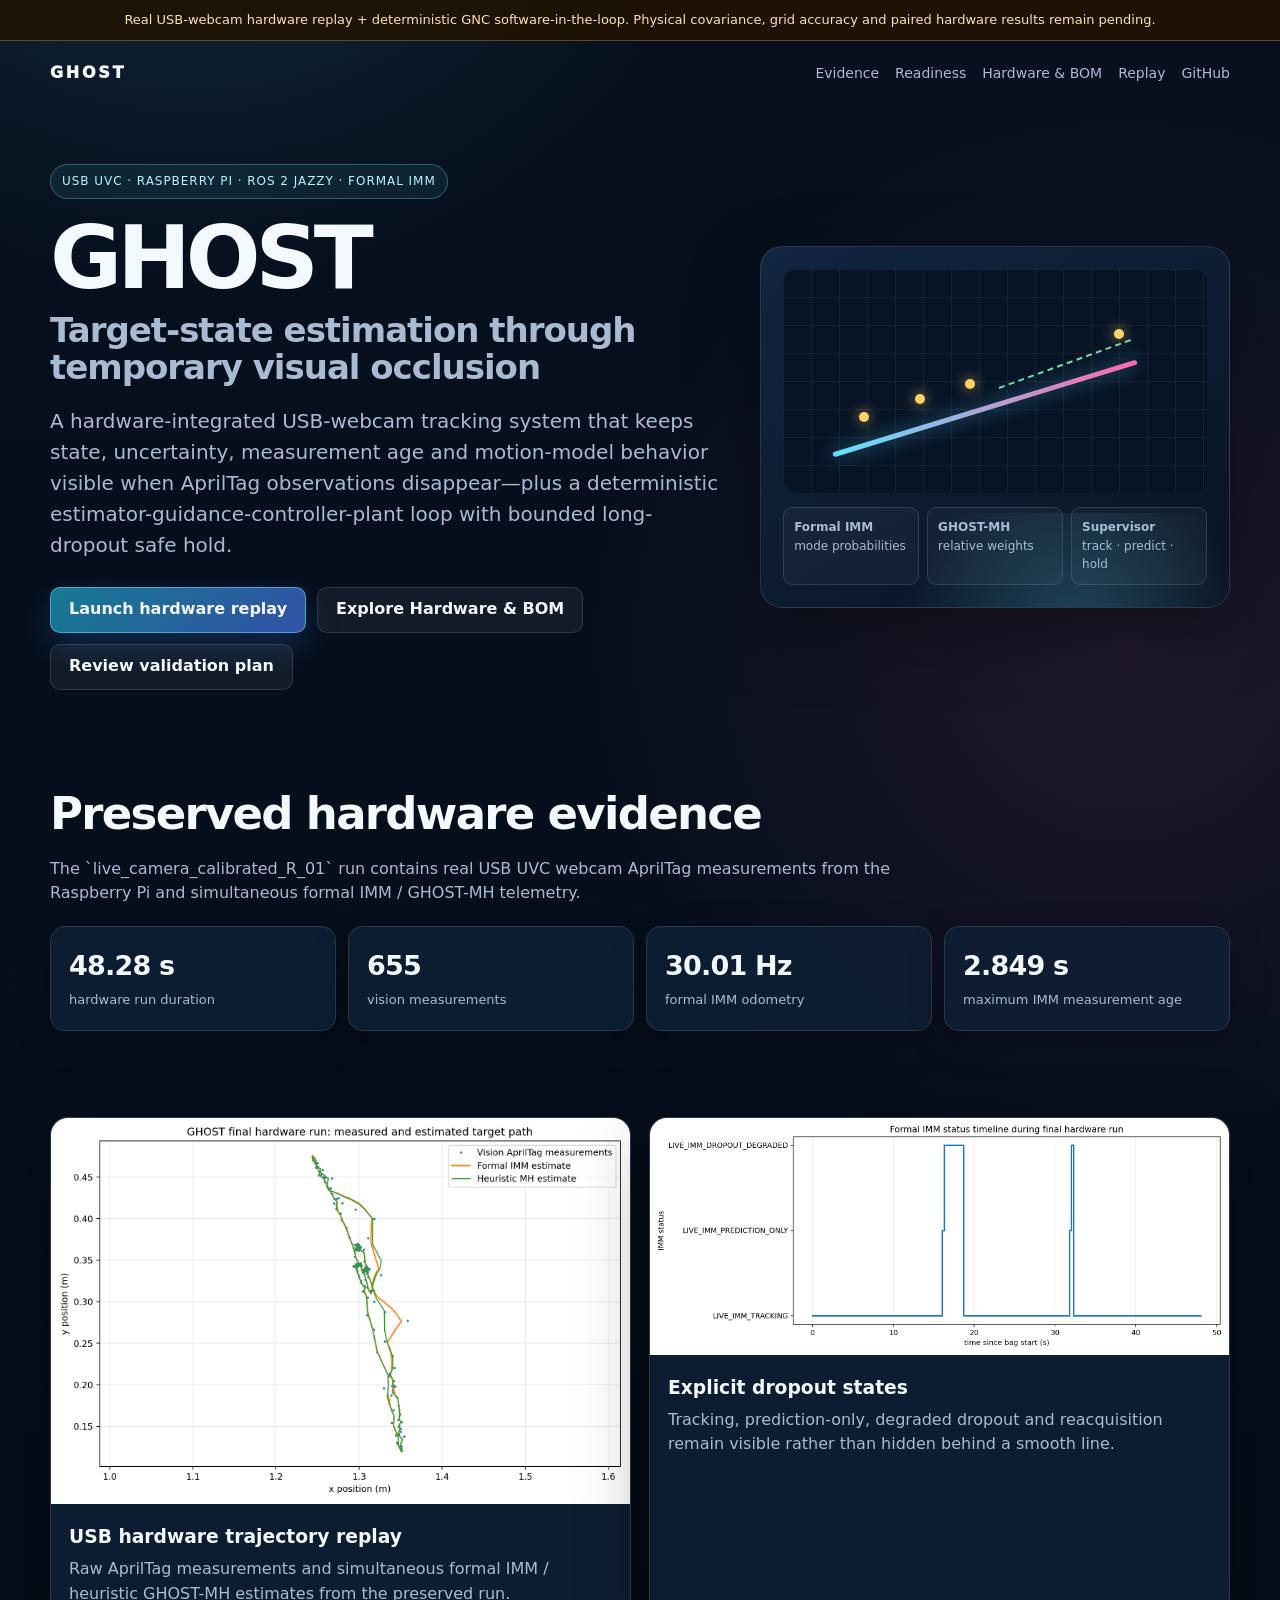
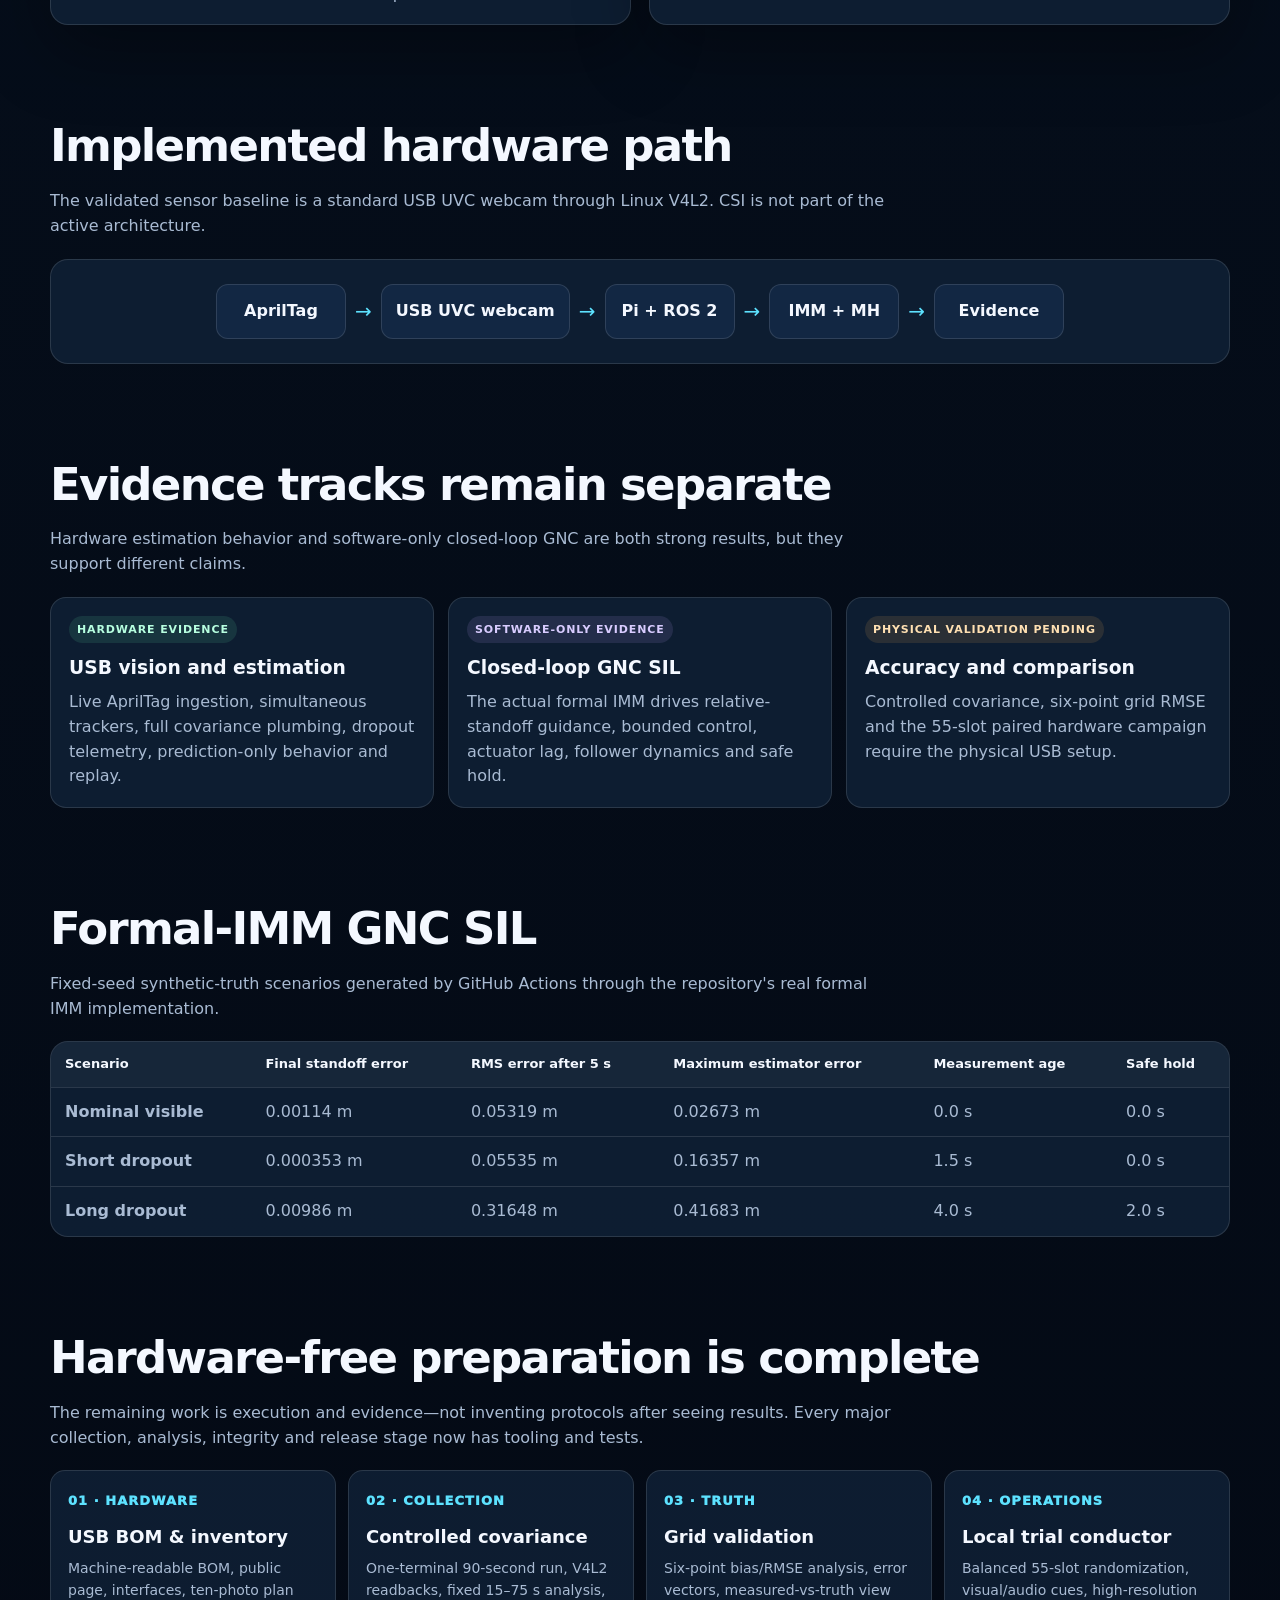
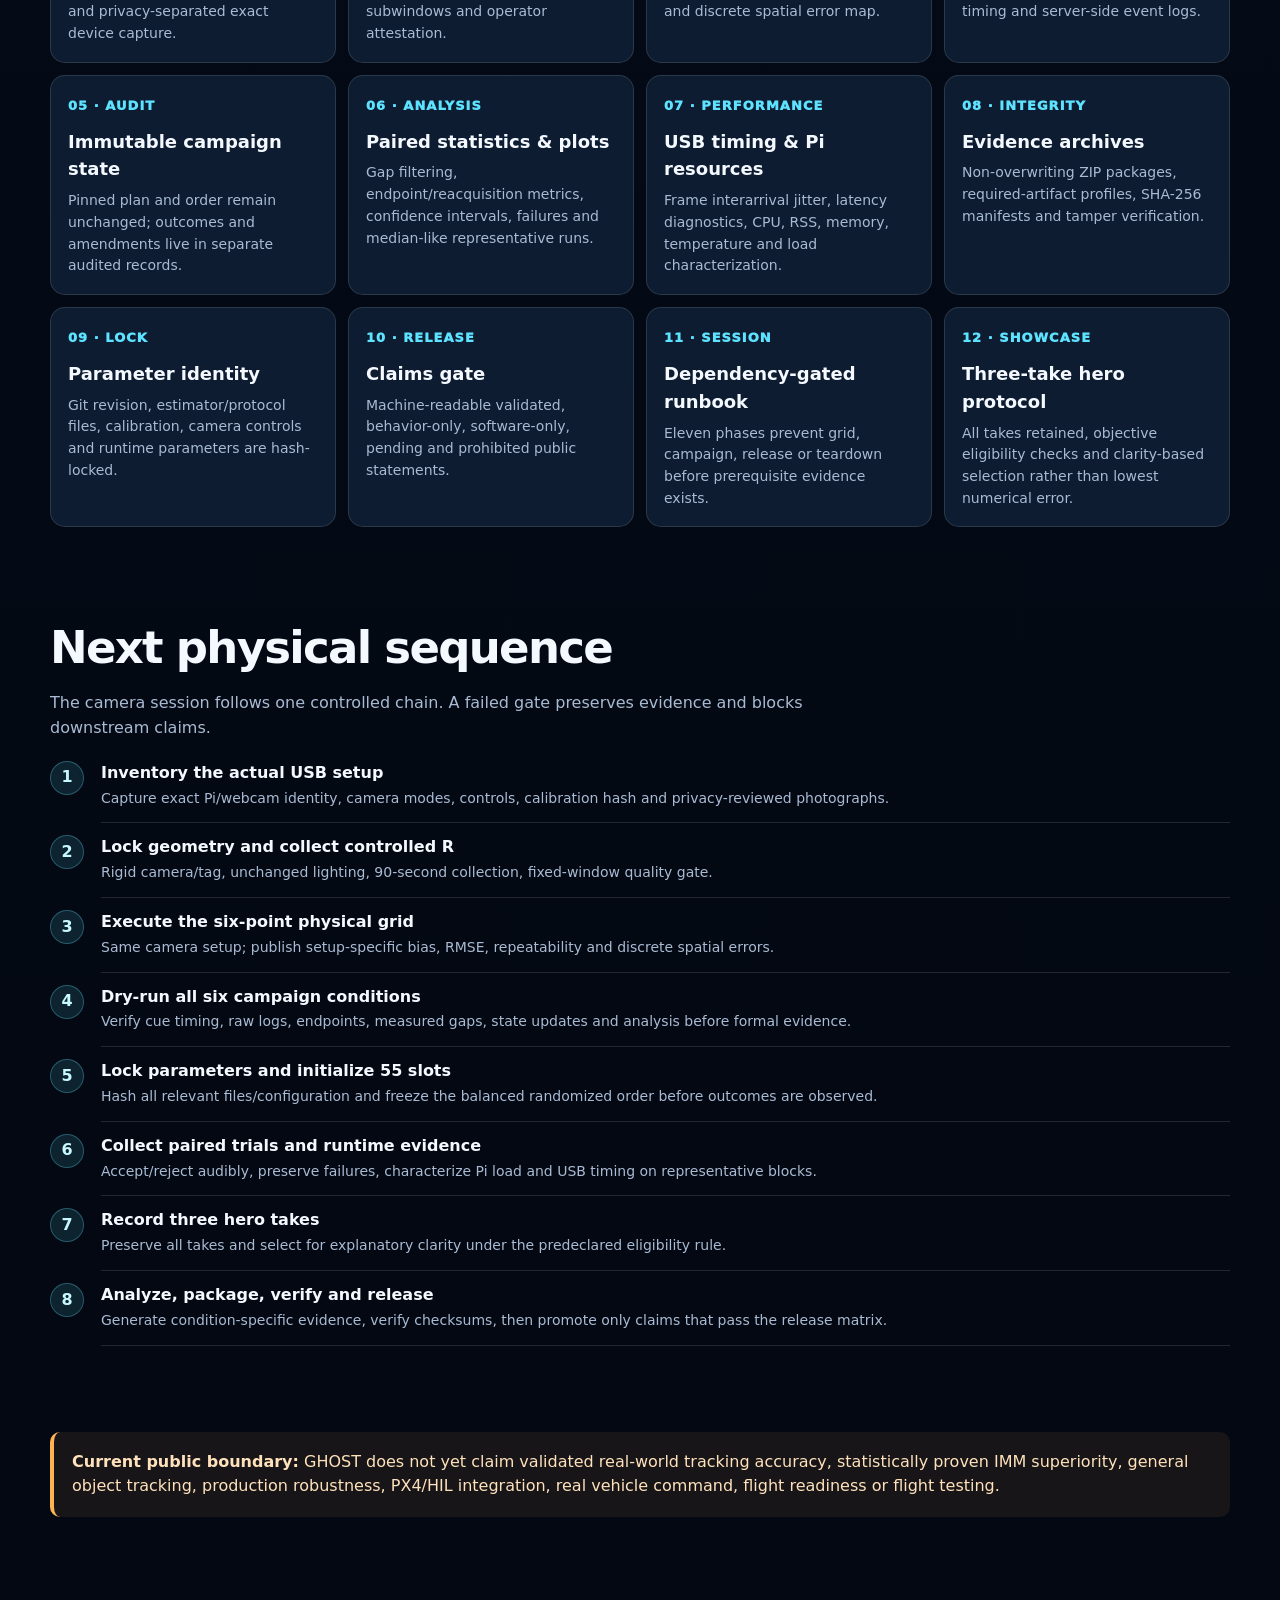
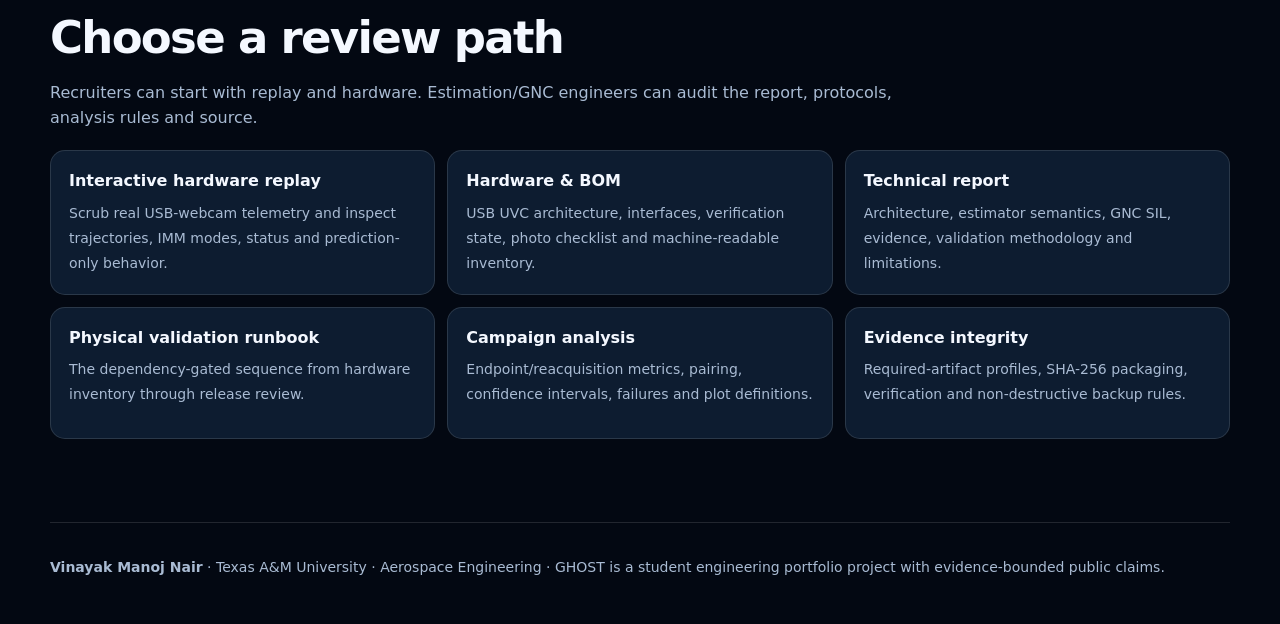
==== ghost_sim_ros2/docs/index.html @ 95e3bda7 "Synchronize public site with USB hardware and validation stack" ====
<!doctype html>
<html lang="en">
<head>
  <meta charset="utf-8">
  <meta name="viewport" content="width=device-width, initial-scale=1">
  <meta name="description" content="GHOST: USB UVC webcam and Raspberry Pi ROS 2 intermittent-visibility target estimation, formal IMM tracking, hardware replay, deterministic closed-loop GNC SIL, and predeclared physical validation.">
  <meta name="theme-color" content="#06101e">
  <title>GHOST — Occlusion-Resilient Estimation & GNC</title>
  <style>
    :root {
      --bg: #06101e;
      --bg-deep: #030812;
      --panel: rgba(15, 31, 52, .91);
      --panel-strong: #122743;
      --text: #f4f8ff;
      --muted: #a9bbd3;
      --line: rgba(255,255,255,.12);
      --cyan: #5de2ff;
      --blue: #6995ff;
      --pink: #ff68ad;
      --green: #62e6a7;
      --yellow: #ffd166;
      --orange: #ffb454;
      --purple: #c3a6ff;
      --shadow: 0 24px 70px rgba(0,0,0,.34);
    }
    * { box-sizing: border-box; }
    html { scroll-behavior: smooth; }
    body {
      margin: 0;
      color: var(--text);
      background:
        radial-gradient(circle at 15% -5%, rgba(93,226,255,.15), transparent 35rem),
        radial-gradient(circle at 88% 12%, rgba(255,104,173,.10), transparent 34rem),
        linear-gradient(180deg, var(--bg), var(--bg-deep) 82%);
      font-family: Inter, ui-sans-serif, system-ui, -apple-system, BlinkMacSystemFont, "Segoe UI", sans-serif;
      line-height: 1.55;
    }
    a { color: inherit; }
    .shell { width: min(1180px, calc(100% - 36px)); margin: 0 auto; }
    .evidence-banner {
      position: sticky;
      top: 0;
      z-index: 50;
      padding: 10px 18px;
      border-bottom: 1px solid rgba(255,180,84,.32);
      background: rgba(31,20,5,.95);
      color: #ffe0b2;
      text-align: center;
      font-size: 13px;
      backdrop-filter: blur(12px);
    }
    nav {
      display: flex;
      justify-content: space-between;
      align-items: center;
      gap: 20px;
      padding: 20px 0;
    }
    .brand { font-weight: 950; letter-spacing: .17em; }
    .nav-links { display: flex; flex-wrap: wrap; justify-content: flex-end; gap: 16px; color: var(--muted); font-size: 14px; }
    .nav-links a { text-decoration: none; }
    .nav-links a:hover { color: var(--text); }
    .hero {
      display: grid;
      grid-template-columns: 1.18fr .82fr;
      gap: 34px;
      align-items: center;
      padding: 58px 0 46px;
    }
    .eyebrow {
      display: inline-flex;
      align-items: center;
      gap: 8px;
      border: 1px solid rgba(93,226,255,.32);
      border-radius: 999px;
      padding: 7px 11px;
      color: #b8f4ff;
      background: rgba(93,226,255,.08);
      font-size: 12px;
      letter-spacing: .08em;
      text-transform: uppercase;
    }
    h1 {
      margin: 18px 0 16px;
      font-size: clamp(44px, 8vw, 88px);
      line-height: .93;
      letter-spacing: -.058em;
    }
    h1 span {
      display: block;
      margin-top: 14px;
      color: var(--muted);
      font-size: clamp(22px, 3vw, 34px);
      line-height: 1.08;
      letter-spacing: -.03em;
      font-weight: 650;
    }
    .lede { max-width: 790px; color: var(--muted); font-size: clamp(17px, 2vw, 20px); }
    .cta-row { display: flex; flex-wrap: wrap; gap: 11px; margin-top: 26px; }
    .button {
      display: inline-flex;
      justify-content: center;
      align-items: center;
      min-height: 46px;
      padding: 0 18px;
      border-radius: 10px;
      text-decoration: none;
      font-weight: 850;
      border: 1px solid var(--line);
      background: rgba(255,255,255,.055);
      transition: transform .15s ease, border-color .15s ease;
    }
    .button.primary {
      border-color: rgba(93,226,255,.55);
      background: linear-gradient(135deg, #167a91, #3251a6);
      box-shadow: 0 14px 34px rgba(53,130,246,.22);
    }
    .button:hover { transform: translateY(-1px); border-color: rgba(93,226,255,.55); }
    .hero-card {
      position: relative;
      overflow: hidden;
      border: 1px solid var(--line);
      border-radius: 22px;
      background: linear-gradient(150deg, rgba(18,39,67,.97), rgba(8,19,34,.88));
      box-shadow: var(--shadow);
      padding: 22px;
    }
    .hero-card::after {
      content: "";
      position: absolute;
      inset: auto -15% -38% 20%;
      height: 230px;
      background: radial-gradient(circle, rgba(93,226,255,.23), transparent 68%);
      pointer-events: none;
    }
    .signal {
      height: 224px;
      border-radius: 14px;
      background:
        linear-gradient(rgba(255,255,255,.055) 1px, transparent 1px),
        linear-gradient(90deg, rgba(255,255,255,.055) 1px, transparent 1px),
        #071426;
      background-size: 28px 28px;
      position: relative;
      overflow: hidden;
    }
    .trajectory {
      position: absolute;
      left: 10%; top: 61%; width: 75%; height: 5px;
      border-radius: 999px;
      background: linear-gradient(90deg, var(--cyan), var(--pink));
      transform: rotate(-17deg);
      box-shadow: 0 0 18px rgba(93,226,255,.5);
    }
    .prediction {
      position: absolute;
      left: 50%; top: 42%; width: 33%; height: 3px;
      border-top: 2px dashed var(--green);
      transform: rotate(-20deg);
    }
    .measurement { position: absolute; width: 10px; height: 10px; border-radius: 999px; background: var(--yellow); box-shadow: 0 0 14px rgba(255,209,102,.8); }
    .m1 { left: 18%; top: 64%; } .m2 { left: 31%; top: 56%; } .m3 { left: 43%; top: 49%; } .m4 { left: 78%; top: 27%; }
    .mini-grid { display: grid; grid-template-columns: repeat(3,1fr); gap: 8px; margin-top: 14px; font-size: 12px; color: var(--muted); }
    .mini-grid div { padding: 10px; border: 1px solid var(--line); border-radius: 9px; background: rgba(255,255,255,.035); }
    section { padding: 43px 0; }
    .section-heading { margin-bottom: 20px; }
    .section-heading h2 { margin: 0 0 8px; font-size: clamp(28px, 4vw, 45px); letter-spacing: -.038em; }
    .section-heading p { margin: 0; color: var(--muted); max-width: 850px; }
    .metrics { display: grid; grid-template-columns: repeat(4,1fr); gap: 12px; }
    .metric { border: 1px solid var(--line); border-radius: 15px; padding: 18px; background: var(--panel); box-shadow: 0 12px 38px rgba(0,0,0,.2); }
    .metric strong { display: block; font-size: 27px; letter-spacing: -.03em; }
    .metric span { color: var(--muted); font-size: 13px; }
    .two-col { display: grid; grid-template-columns: 1fr 1fr; gap: 18px; }
    .panel { border: 1px solid var(--line); border-radius: 18px; background: var(--panel); box-shadow: var(--shadow); overflow: hidden; }
    .panel img { display: block; width: 100%; background: white; }
    .panel-copy { padding: 18px; }
    .panel-copy h3 { margin: 0 0 6px; }
    .panel-copy p { margin: 0; color: var(--muted); }
    .pipeline { display: grid; grid-template-columns: repeat(9,auto); align-items: center; justify-content: center; gap: 9px; padding: 24px; border: 1px solid var(--line); border-radius: 18px; background: var(--panel); overflow-x: auto; }
    .node { min-width: 130px; padding: 14px; border: 1px solid var(--line); border-radius: 12px; text-align: center; background: var(--panel-strong); font-weight: 800; }
    .arrow { color: var(--cyan); font-size: 20px; }
    .status-grid { display: grid; grid-template-columns: repeat(3,1fr); gap: 14px; }
    .status-card { border: 1px solid var(--line); border-radius: 16px; padding: 18px; background: var(--panel); }
    .status-card h3 { margin: 0 0 8px; }
    .status-card p { margin: 0; color: var(--muted); }
    .tag { display: inline-block; margin-bottom: 10px; padding: 5px 8px; border-radius: 999px; font-size: 11px; text-transform: uppercase; letter-spacing: .08em; font-weight: 900; }
    .done { color: #b7ffe0; background: rgba(98,230,167,.12); }
    .pending { color: #ffe0b2; background: rgba(255,180,84,.12); }
    .software { color: #d9ccff; background: rgba(195,166,255,.12); }
    .readiness-grid { display: grid; grid-template-columns: repeat(4,1fr); gap: 12px; }
    .readiness-card { border: 1px solid var(--line); border-radius: 15px; padding: 17px; background: var(--panel); min-height: 180px; }
    .readiness-card .index { color: var(--cyan); font-weight: 950; font-size: 13px; letter-spacing: .08em; }
    .readiness-card h3 { margin: 10px 0 7px; font-size: 18px; }
    .readiness-card p { margin: 0; color: var(--muted); font-size: 14px; }
    .sil-wrap { border: 1px solid var(--line); border-radius: 18px; background: var(--panel); overflow: auto; }
    table { border-collapse: collapse; width: 100%; min-width: 760px; }
    th, td { padding: 12px 14px; border-bottom: 1px solid var(--line); text-align: left; }
    th { background: rgba(255,255,255,.04); font-size: 13px; }
    td { color: var(--muted); }
    tr:last-child td { border-bottom: 0; }
    .sequence { display: grid; grid-template-columns: auto 1fr; gap: 12px 17px; }
    .step-num { width: 34px; height: 34px; border-radius: 999px; display: grid; place-items: center; background: rgba(93,226,255,.12); border: 1px solid rgba(93,226,255,.3); color: #c8f8ff; font-weight: 900; }
    .step-copy { padding-bottom: 12px; border-bottom: 1px solid var(--line); }
    .step-copy strong { display: block; }
    .step-copy span { color: var(--muted); font-size: 14px; }
    .review-links { display: grid; grid-template-columns: repeat(3,1fr); gap: 12px; }
    .review-link { min-height: 132px; padding: 18px; border: 1px solid var(--line); border-radius: 15px; background: var(--panel); text-decoration: none; }
    .review-link strong { display: block; margin-bottom: 7px; }
    .review-link span { color: var(--muted); font-size: 14px; }
    .review-link:hover { border-color: rgba(93,226,255,.55); }
    .boundary { padding: 18px; border-left: 4px solid var(--orange); border-radius: 10px; background: rgba(255,180,84,.08); color: #ffe2bb; }
    footer { margin-top: 40px; padding: 34px 0 46px; border-top: 1px solid var(--line); color: var(--muted); font-size: 14px; }
    @media(max-width:1000px){.readiness-grid{grid-template-columns:repeat(2,1fr)}}
    @media(max-width:900px){.hero,.two-col{grid-template-columns:1fr}.metrics{grid-template-columns:repeat(2,1fr)}.status-grid,.review-links{grid-template-columns:1fr}.hero{padding-top:30px}.pipeline{justify-content:flex-start}}
    @media(max-width:560px){.shell{width:min(100% - 24px,1180px)}nav{align-items:flex-start}.nav-links{gap:10px}.metrics,.readiness-grid{grid-template-columns:1fr}.mini-grid{grid-template-columns:1fr}}
  </style>
</head>
<body>
  <div class="evidence-banner">Real USB-webcam hardware replay + deterministic GNC software-in-the-loop. Physical covariance, grid accuracy and paired hardware results remain pending.</div>
  <div class="shell">
    <nav>
      <div class="brand">GHOST</div>
      <div class="nav-links">
        <a href="#evidence">Evidence</a>
        <a href="#readiness">Readiness</a>
        <a href="hardware.html">Hardware &amp; BOM</a>
        <a href="demo.html">Replay</a>
        <a href="https://github.com/XpiredRuby/ghost-vins-eskf">GitHub</a>
      </div>
    </nav>

    <main>
      <section class="hero">
        <div>
          <div class="eyebrow">USB UVC · Raspberry Pi · ROS 2 Jazzy · Formal IMM</div>
          <h1>GHOST<span>Target-state estimation through temporary visual occlusion</span></h1>
          <p class="lede">A hardware-integrated USB-webcam tracking system that keeps state, uncertainty, measurement age and motion-model behavior visible when AprilTag observations disappear—plus a deterministic estimator-guidance-controller-plant loop with bounded long-dropout safe hold.</p>
          <div class="cta-row">
            <a class="button primary" href="demo.html">Launch hardware replay</a>
            <a class="button" href="hardware.html">Explore Hardware &amp; BOM</a>
            <a class="button" href="GHOST_PHYSICAL_VALIDATION_MASTER_RUNBOOK.md">Review validation plan</a>
          </div>
        </div>
        <div class="hero-card" aria-label="Stylized intermittent-visibility tracker visualization">
          <div class="signal">
            <div class="trajectory"></div><div class="prediction"></div>
            <div class="measurement m1"></div><div class="measurement m2"></div><div class="measurement m3"></div><div class="measurement m4"></div>
          </div>
          <div class="mini-grid">
            <div><strong>Formal IMM</strong><br>mode probabilities</div>
            <div><strong>GHOST-MH</strong><br>relative weights</div>
            <div><strong>Supervisor</strong><br>track · predict · hold</div>
          </div>
        </div>
      </section>

      <section id="evidence">
        <div class="section-heading"><h2>Preserved hardware evidence</h2><p>The `live_camera_calibrated_R_01` run contains real USB UVC webcam AprilTag measurements from the Raspberry Pi and simultaneous formal IMM / GHOST-MH telemetry.</p></div>
        <div class="metrics">
          <div class="metric"><strong>48.28 s</strong><span>hardware run duration</span></div>
          <div class="metric"><strong>655</strong><span>vision measurements</span></div>
          <div class="metric"><strong>30.01 Hz</strong><span>formal IMM odometry</span></div>
          <div class="metric"><strong>2.849 s</strong><span>maximum IMM measurement age</span></div>
        </div>
      </section>

      <section>
        <div class="two-col">
          <article class="panel"><img src="assets/ghost_live_plots/ghost_live_xy_path.png" alt="GHOST USB hardware XY trajectory"><div class="panel-copy"><h3>USB hardware trajectory replay</h3><p>Raw AprilTag measurements and simultaneous formal IMM / heuristic GHOST-MH estimates from the preserved run.</p></div></article>
          <article class="panel"><img src="assets/ghost_live_plots/ghost_live_imm_status_timeline.png" alt="Formal IMM dropout state timeline"><div class="panel-copy"><h3>Explicit dropout states</h3><p>Tracking, prediction-only, degraded dropout and reacquisition remain visible rather than hidden behind a smooth line.</p></div></article>
        </div>
      </section>

      <section>
        <div class="section-heading"><h2>Implemented hardware path</h2><p>The validated sensor baseline is a standard USB UVC webcam through Linux V4L2. CSI is not part of the active architecture.</p></div>
        <div class="pipeline"><div class="node">AprilTag</div><div class="arrow">→</div><div class="node">USB UVC webcam</div><div class="arrow">→</div><div class="node">Pi + ROS 2</div><div class="arrow">→</div><div class="node">IMM + MH</div><div class="arrow">→</div><div class="node">Evidence</div></div>
      </section>

      <section>
        <div class="section-heading"><h2>Evidence tracks remain separate</h2><p>Hardware estimation behavior and software-only closed-loop GNC are both strong results, but they support different claims.</p></div>
        <div class="status-grid">
          <article class="status-card"><span class="tag done">Hardware evidence</span><h3>USB vision and estimation</h3><p>Live AprilTag ingestion, simultaneous trackers, full covariance plumbing, dropout telemetry, prediction-only behavior and replay.</p></article>
          <article class="status-card"><span class="tag software">Software-only evidence</span><h3>Closed-loop GNC SIL</h3><p>The actual formal IMM drives relative-standoff guidance, bounded control, actuator lag, follower dynamics and safe hold.</p></article>
          <article class="status-card"><span class="tag pending">Physical validation pending</span><h3>Accuracy and comparison</h3><p>Controlled covariance, six-point grid RMSE and the 55-slot paired hardware campaign require the physical USB setup.</p></article>
        </div>
      </section>

      <section>
        <div class="section-heading"><h2>Formal-IMM GNC SIL</h2><p>Fixed-seed synthetic-truth scenarios generated by GitHub Actions through the repository's real formal IMM implementation.</p></div>
        <div class="sil-wrap"><table><thead><tr><th>Scenario</th><th>Final standoff error</th><th>RMS error after 5 s</th><th>Maximum estimator error</th><th>Measurement age</th><th>Safe hold</th></tr></thead><tbody>
          <tr><td><strong>Nominal visible</strong></td><td>0.00114 m</td><td>0.05319 m</td><td>0.02673 m</td><td>0.0 s</td><td>0.0 s</td></tr>
          <tr><td><strong>Short dropout</strong></td><td>0.000353 m</td><td>0.05535 m</td><td>0.16357 m</td><td>1.5 s</td><td>0.0 s</td></tr>
          <tr><td><strong>Long dropout</strong></td><td>0.00986 m</td><td>0.31648 m</td><td>0.41683 m</td><td>4.0 s</td><td>2.0 s</td></tr>
        </tbody></table></div>
      </section>

      <section id="readiness">
        <div class="section-heading"><h2>Hardware-free preparation is complete</h2><p>The remaining work is execution and evidence—not inventing protocols after seeing results. Every major collection, analysis, integrity and release stage now has tooling and tests.</p></div>
        <div class="readiness-grid">
          <article class="readiness-card"><span class="index">01 · HARDWARE</span><h3>USB BOM &amp; inventory</h3><p>Machine-readable BOM, public page, interfaces, ten-photo plan and privacy-separated exact device capture.</p></article>
          <article class="readiness-card"><span class="index">02 · COLLECTION</span><h3>Controlled covariance</h3><p>One-terminal 90-second run, V4L2 readbacks, fixed 15–75 s analysis, subwindows and operator attestation.</p></article>
          <article class="readiness-card"><span class="index">03 · TRUTH</span><h3>Grid validation</h3><p>Six-point bias/RMSE analysis, error vectors, measured-vs-truth view and discrete spatial error map.</p></article>
          <article class="readiness-card"><span class="index">04 · OPERATIONS</span><h3>Local trial conductor</h3><p>Balanced 55-slot randomization, visual/audio cues, high-resolution timing and server-side event logs.</p></article>
          <article class="readiness-card"><span class="index">05 · AUDIT</span><h3>Immutable campaign state</h3><p>Pinned plan and order remain unchanged; outcomes and amendments live in separate audited records.</p></article>
          <article class="readiness-card"><span class="index">06 · ANALYSIS</span><h3>Paired statistics &amp; plots</h3><p>Gap filtering, endpoint/reacquisition metrics, confidence intervals, failures and median-like representative runs.</p></article>
          <article class="readiness-card"><span class="index">07 · PERFORMANCE</span><h3>USB timing &amp; Pi resources</h3><p>Frame interarrival jitter, latency diagnostics, CPU, RSS, memory, temperature and load characterization.</p></article>
          <article class="readiness-card"><span class="index">08 · INTEGRITY</span><h3>Evidence archives</h3><p>Non-overwriting ZIP packages, required-artifact profiles, SHA-256 manifests and tamper verification.</p></article>
          <article class="readiness-card"><span class="index">09 · LOCK</span><h3>Parameter identity</h3><p>Git revision, estimator/protocol files, calibration, camera controls and runtime parameters are hash-locked.</p></article>
          <article class="readiness-card"><span class="index">10 · RELEASE</span><h3>Claims gate</h3><p>Machine-readable validated, behavior-only, software-only, pending and prohibited public statements.</p></article>
          <article class="readiness-card"><span class="index">11 · SESSION</span><h3>Dependency-gated runbook</h3><p>Eleven phases prevent grid, campaign, release or teardown before prerequisite evidence exists.</p></article>
          <article class="readiness-card"><span class="index">12 · SHOWCASE</span><h3>Three-take hero protocol</h3><p>All takes retained, objective eligibility checks and clarity-based selection rather than lowest numerical error.</p></article>
        </div>
      </section>

      <section>
        <div class="section-heading"><h2>Next physical sequence</h2><p>The camera session follows one controlled chain. A failed gate preserves evidence and blocks downstream claims.</p></div>
        <div class="sequence">
          <div class="step-num">1</div><div class="step-copy"><strong>Inventory the actual USB setup</strong><span>Capture exact Pi/webcam identity, camera modes, controls, calibration hash and privacy-reviewed photographs.</span></div>
          <div class="step-num">2</div><div class="step-copy"><strong>Lock geometry and collect controlled R</strong><span>Rigid camera/tag, unchanged lighting, 90-second collection, fixed-window quality gate.</span></div>
          <div class="step-num">3</div><div class="step-copy"><strong>Execute the six-point physical grid</strong><span>Same camera setup; publish setup-specific bias, RMSE, repeatability and discrete spatial errors.</span></div>
          <div class="step-num">4</div><div class="step-copy"><strong>Dry-run all six campaign conditions</strong><span>Verify cue timing, raw logs, endpoints, measured gaps, state updates and analysis before formal evidence.</span></div>
          <div class="step-num">5</div><div class="step-copy"><strong>Lock parameters and initialize 55 slots</strong><span>Hash all relevant files/configuration and freeze the balanced randomized order before outcomes are observed.</span></div>
          <div class="step-num">6</div><div class="step-copy"><strong>Collect paired trials and runtime evidence</strong><span>Accept/reject audibly, preserve failures, characterize Pi load and USB timing on representative blocks.</span></div>
          <div class="step-num">7</div><div class="step-copy"><strong>Record three hero takes</strong><span>Preserve all takes and select for explanatory clarity under the predeclared eligibility rule.</span></div>
          <div class="step-num">8</div><div class="step-copy"><strong>Analyze, package, verify and release</strong><span>Generate condition-specific evidence, verify checksums, then promote only claims that pass the release matrix.</span></div>
        </div>
      </section>

      <section>
        <div class="boundary"><strong>Current public boundary:</strong> GHOST does not yet claim validated real-world tracking accuracy, statistically proven IMM superiority, general object tracking, production robustness, PX4/HIL integration, real vehicle command, flight readiness or flight testing.</div>
      </section>

      <section id="review">
        <div class="section-heading"><h2>Choose a review path</h2><p>Recruiters can start with replay and hardware. Estimation/GNC engineers can audit the report, protocols, analysis rules and source.</p></div>
        <div class="review-links">
          <a class="review-link" href="demo.html"><strong>Interactive hardware replay</strong><span>Scrub real USB-webcam telemetry and inspect trajectories, IMM modes, status and prediction-only behavior.</span></a>
          <a class="review-link" href="hardware.html"><strong>Hardware &amp; BOM</strong><span>USB UVC architecture, interfaces, verification state, photo checklist and machine-readable inventory.</span></a>
          <a class="review-link" href="GHOST_PROJECT_REPORT.md"><strong>Technical report</strong><span>Architecture, estimator semantics, GNC SIL, evidence, validation methodology and limitations.</span></a>
          <a class="review-link" href="GHOST_PHYSICAL_VALIDATION_MASTER_RUNBOOK.md"><strong>Physical validation runbook</strong><span>The dependency-gated sequence from hardware inventory through release review.</span></a>
          <a class="review-link" href="GHOST_CAMPAIGN_ANALYSIS.md"><strong>Campaign analysis</strong><span>Endpoint/reacquisition metrics, pairing, confidence intervals, failures and plot definitions.</span></a>
          <a class="review-link" href="GHOST_EVIDENCE_INTEGRITY.md"><strong>Evidence integrity</strong><span>Required-artifact profiles, SHA-256 packaging, verification and non-destructive backup rules.</span></a>
        </div>
      </section>
    </main>

    <footer><strong>Vinayak Manoj Nair</strong> · Texas A&amp;M University · Aerospace Engineering · GHOST is a student engineering portfolio project with evidence-bounded public claims.</footer>
  </div>
</body>
</html>
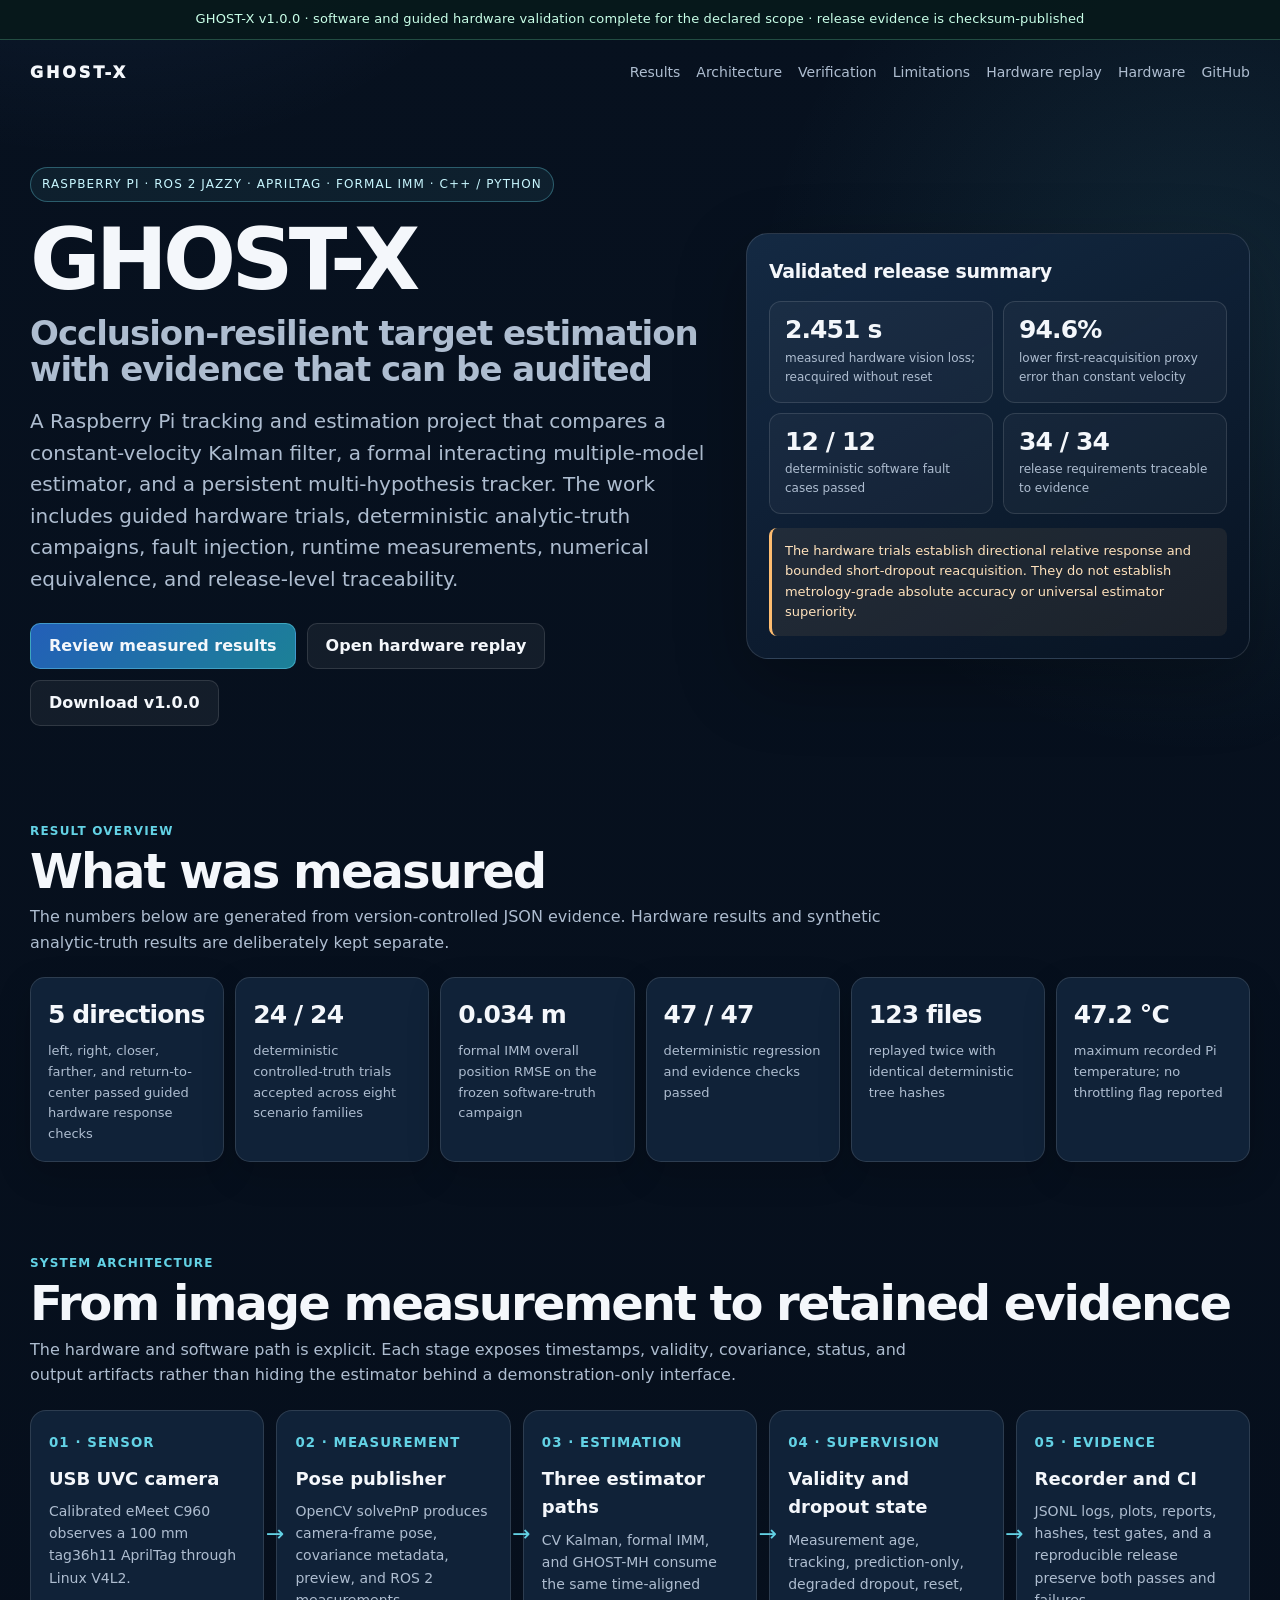
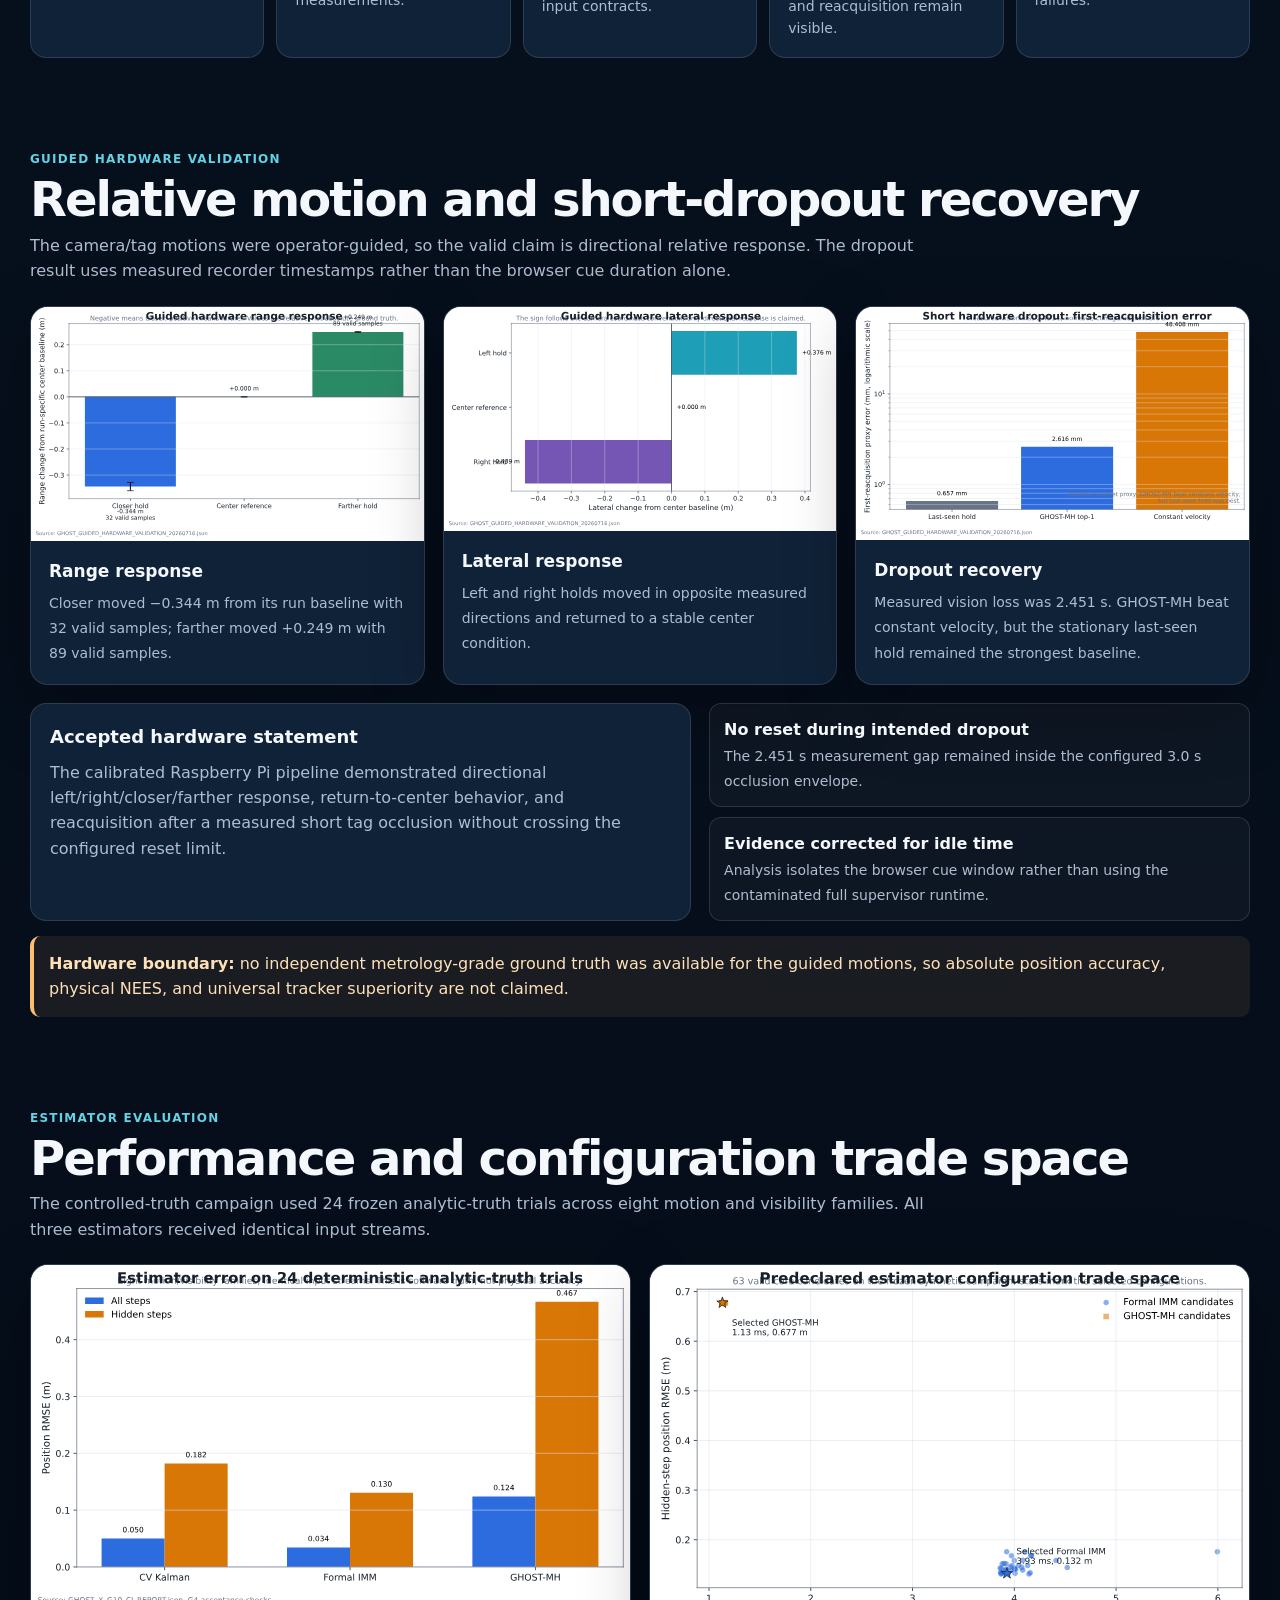
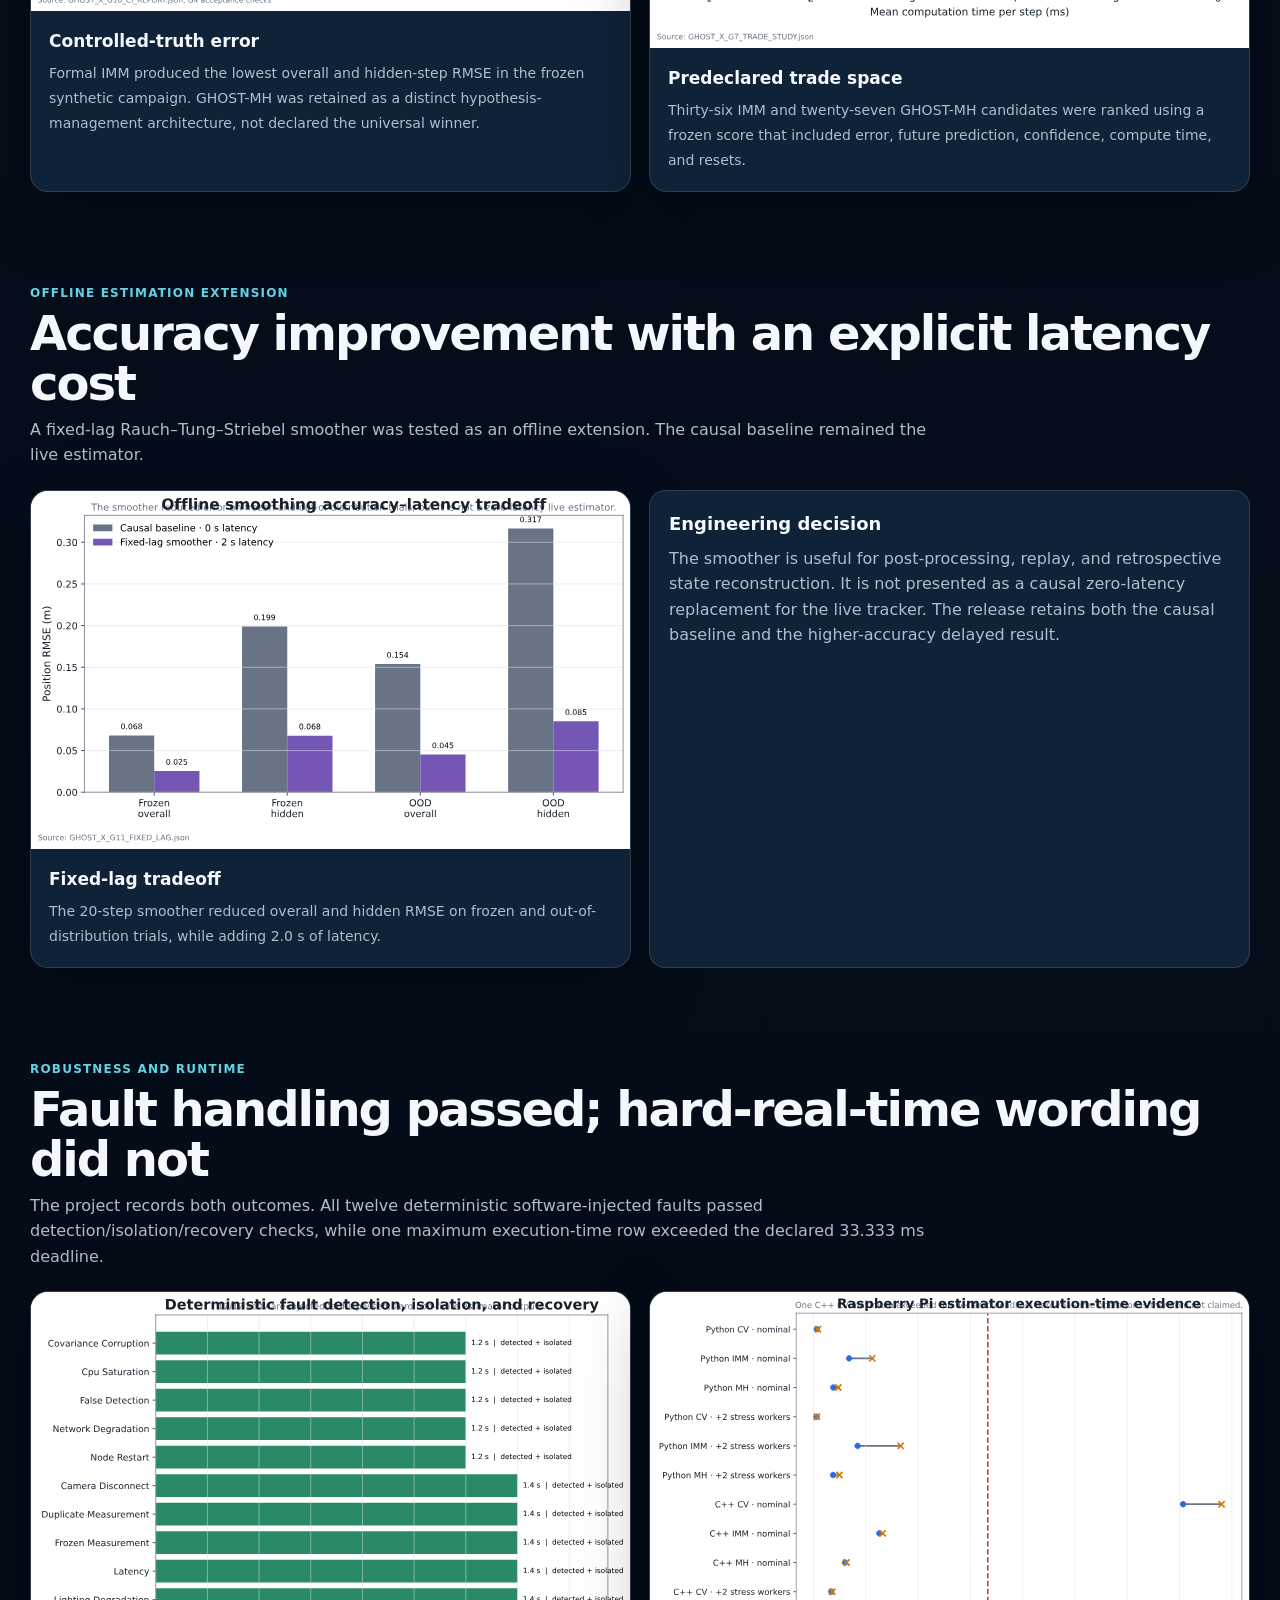
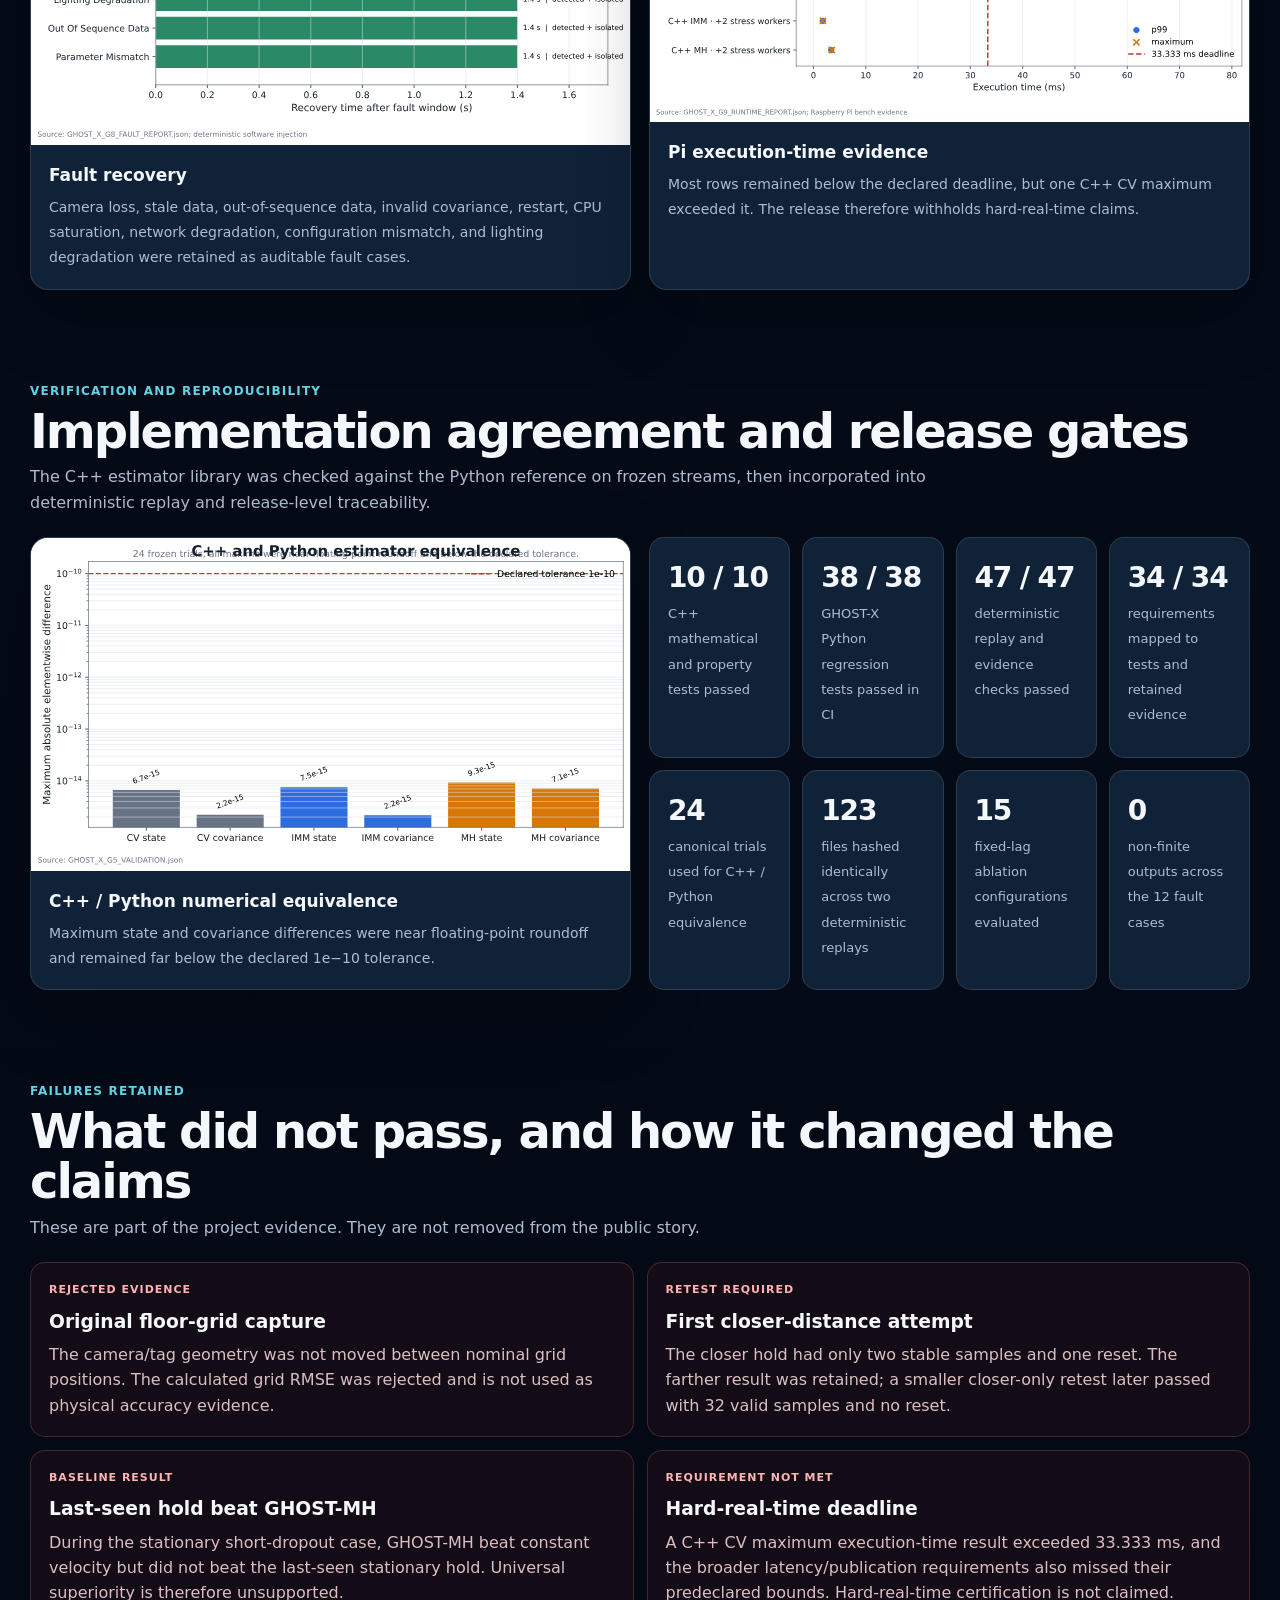
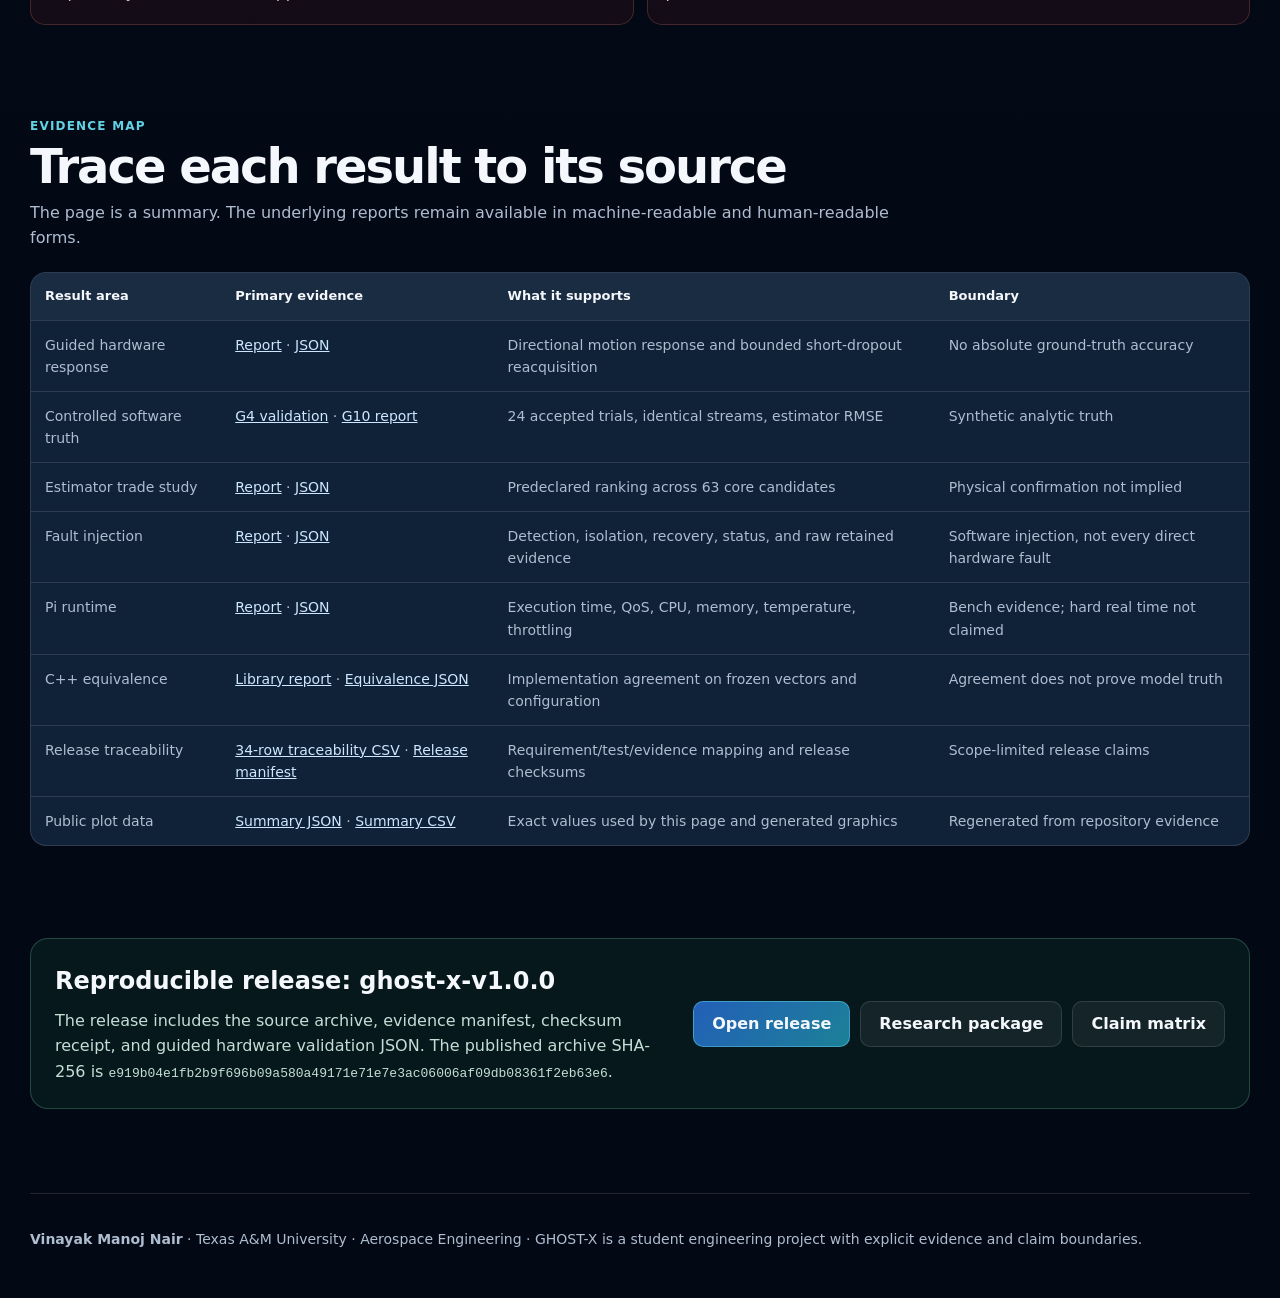
==== commit 817f0b32: "Publish recruiter-facing GHOST-X engineering results" ====
--- a/ghost_sim_ros2/docs/index.html
+++ b/ghost_sim_ros2/docs/index.html
@@ -3,26 +3,26 @@
 <head>
   <meta charset="utf-8">
   <meta name="viewport" content="width=device-width, initial-scale=1">
-  <meta name="description" content="GHOST: USB UVC webcam and Raspberry Pi ROS 2 intermittent-visibility target estimation, formal IMM tracking, hardware replay, deterministic closed-loop GNC SIL, and predeclared physical validation.">
-  <meta name="theme-color" content="#06101e">
-  <title>GHOST — Occlusion-Resilient Estimation & GNC</title>
+  <meta name="description" content="GHOST-X engineering results: Raspberry Pi AprilTag tracking, formal IMM and multi-hypothesis estimation, guided hardware dropout validation, deterministic software truth, fault injection, runtime evidence, C++ equivalence, and reproducible verification.">
+  <meta name="theme-color" content="#07111f">
+  <title>GHOST-X — Engineering Results</title>
   <style>
     :root {
-      --bg: #06101e;
-      --bg-deep: #030812;
-      --panel: rgba(15, 31, 52, .91);
-      --panel-strong: #122743;
-      --text: #f4f8ff;
-      --muted: #a9bbd3;
+      --bg: #07111f;
+      --bg-soft: #0b1829;
+      --panel: #102238;
+      --panel-2: #142a44;
+      --text: #f4f7fb;
+      --muted: #aebdd0;
       --line: rgba(255,255,255,.12);
-      --cyan: #5de2ff;
-      --blue: #6995ff;
-      --pink: #ff68ad;
-      --green: #62e6a7;
-      --yellow: #ffd166;
-      --orange: #ffb454;
-      --purple: #c3a6ff;
-      --shadow: 0 24px 70px rgba(0,0,0,.34);
+      --blue: #63a2ff;
+      --cyan: #63d2e5;
+      --green: #6dd6a7;
+      --orange: #ffbd70;
+      --red: #ff8585;
+      --purple: #c0a5ff;
+      --white-card: #ffffff;
+      --shadow: 0 24px 70px rgba(0,0,0,.28);
     }
     * { box-sizing: border-box; }
     html { scroll-behavior: smooth; }
@@ -30,202 +30,175 @@
       margin: 0;
       color: var(--text);
       background:
-        radial-gradient(circle at 15% -5%, rgba(93,226,255,.15), transparent 35rem),
-        radial-gradient(circle at 88% 12%, rgba(255,104,173,.10), transparent 34rem),
-        linear-gradient(180deg, var(--bg), var(--bg-deep) 82%);
+        radial-gradient(circle at 8% -5%, rgba(99,162,255,.16), transparent 34rem),
+        radial-gradient(circle at 94% 4%, rgba(99,210,229,.11), transparent 28rem),
+        linear-gradient(180deg, var(--bg), #030914 88%);
       font-family: Inter, ui-sans-serif, system-ui, -apple-system, BlinkMacSystemFont, "Segoe UI", sans-serif;
-      line-height: 1.55;
+      line-height: 1.58;
     }
     a { color: inherit; }
-    .shell { width: min(1180px, calc(100% - 36px)); margin: 0 auto; }
-    .evidence-banner {
-      position: sticky;
-      top: 0;
-      z-index: 50;
-      padding: 10px 18px;
-      border-bottom: 1px solid rgba(255,180,84,.32);
-      background: rgba(31,20,5,.95);
-      color: #ffe0b2;
+    img { max-width: 100%; }
+    .shell { width: min(1220px, calc(100% - 34px)); margin: 0 auto; }
+    .status-strip {
+      border-bottom: 1px solid rgba(109,214,167,.28);
+      background: rgba(7,25,27,.95);
+      color: #c9ffe8;
+      padding: 9px 16px;
       text-align: center;
       font-size: 13px;
-      backdrop-filter: blur(12px);
+      letter-spacing: .01em;
     }
     nav {
       display: flex;
       justify-content: space-between;
       align-items: center;
-      gap: 20px;
+      gap: 24px;
       padding: 20px 0;
     }
-    .brand { font-weight: 950; letter-spacing: .17em; }
-    .nav-links { display: flex; flex-wrap: wrap; justify-content: flex-end; gap: 16px; color: var(--muted); font-size: 14px; }
+    .brand { font-weight: 950; letter-spacing: .18em; }
+    .nav-links { display: flex; flex-wrap: wrap; gap: 16px; justify-content: flex-end; color: var(--muted); font-size: 14px; }
     .nav-links a { text-decoration: none; }
     .nav-links a:hover { color: var(--text); }
     .hero {
       display: grid;
-      grid-template-columns: 1.18fr .82fr;
+      grid-template-columns: 1.15fr .85fr;
       gap: 34px;
       align-items: center;
-      padding: 58px 0 46px;
+      padding: 62px 0 50px;
     }
     .eyebrow {
       display: inline-flex;
+      gap: 8px;
       align-items: center;
-      gap: 8px;
-      border: 1px solid rgba(93,226,255,.32);
+      padding: 7px 11px;
+      border: 1px solid rgba(99,210,229,.34);
       border-radius: 999px;
-      padding: 7px 11px;
-      color: #b8f4ff;
-      background: rgba(93,226,255,.08);
+      background: rgba(99,210,229,.08);
+      color: #c8f7ff;
       font-size: 12px;
-      letter-spacing: .08em;
+      letter-spacing: .09em;
       text-transform: uppercase;
     }
     h1 {
-      margin: 18px 0 16px;
-      font-size: clamp(44px, 8vw, 88px);
-      line-height: .93;
-      letter-spacing: -.058em;
+      margin: 17px 0 18px;
+      font-size: clamp(46px, 7.8vw, 86px);
+      line-height: .94;
+      letter-spacing: -.055em;
     }
     h1 span {
       display: block;
-      margin-top: 14px;
+      margin-top: 15px;
+      max-width: 850px;
       color: var(--muted);
       font-size: clamp(22px, 3vw, 34px);
       line-height: 1.08;
       letter-spacing: -.03em;
       font-weight: 650;
     }
-    .lede { max-width: 790px; color: var(--muted); font-size: clamp(17px, 2vw, 20px); }
-    .cta-row { display: flex; flex-wrap: wrap; gap: 11px; margin-top: 26px; }
+    .lede { max-width: 820px; margin: 0; color: var(--muted); font-size: clamp(17px, 2vw, 20px); }
+    .cta-row { display: flex; flex-wrap: wrap; gap: 11px; margin-top: 27px; }
     .button {
       display: inline-flex;
-      justify-content: center;
-      align-items: center;
       min-height: 46px;
       padding: 0 18px;
+      align-items: center;
+      justify-content: center;
+      border: 1px solid var(--line);
       border-radius: 10px;
+      background: rgba(255,255,255,.055);
       text-decoration: none;
       font-weight: 850;
-      border: 1px solid var(--line);
-      background: rgba(255,255,255,.055);
-      transition: transform .15s ease, border-color .15s ease;
-    }
-    .button.primary {
-      border-color: rgba(93,226,255,.55);
-      background: linear-gradient(135deg, #167a91, #3251a6);
-      box-shadow: 0 14px 34px rgba(53,130,246,.22);
-    }
-    .button:hover { transform: translateY(-1px); border-color: rgba(93,226,255,.55); }
+      transition: transform .14s ease, border-color .14s ease;
+    }
+    .button.primary { background: linear-gradient(135deg, #235fb8, #1c8197); border-color: rgba(99,210,229,.48); }
+    .button:hover { transform: translateY(-1px); border-color: rgba(99,210,229,.56); }
     .hero-card {
-      position: relative;
-      overflow: hidden;
+      padding: 22px;
       border: 1px solid var(--line);
       border-radius: 22px;
-      background: linear-gradient(150deg, rgba(18,39,67,.97), rgba(8,19,34,.88));
+      background: linear-gradient(150deg, rgba(20,42,68,.98), rgba(8,19,34,.94));
       box-shadow: var(--shadow);
-      padding: 22px;
-    }
-    .hero-card::after {
-      content: "";
-      position: absolute;
-      inset: auto -15% -38% 20%;
-      height: 230px;
-      background: radial-gradient(circle, rgba(93,226,255,.23), transparent 68%);
-      pointer-events: none;
-    }
-    .signal {
-      height: 224px;
-      border-radius: 14px;
-      background:
-        linear-gradient(rgba(255,255,255,.055) 1px, transparent 1px),
-        linear-gradient(90deg, rgba(255,255,255,.055) 1px, transparent 1px),
-        #071426;
-      background-size: 28px 28px;
-      position: relative;
-      overflow: hidden;
-    }
-    .trajectory {
-      position: absolute;
-      left: 10%; top: 61%; width: 75%; height: 5px;
-      border-radius: 999px;
-      background: linear-gradient(90deg, var(--cyan), var(--pink));
-      transform: rotate(-17deg);
-      box-shadow: 0 0 18px rgba(93,226,255,.5);
-    }
-    .prediction {
-      position: absolute;
-      left: 50%; top: 42%; width: 33%; height: 3px;
-      border-top: 2px dashed var(--green);
-      transform: rotate(-20deg);
-    }
-    .measurement { position: absolute; width: 10px; height: 10px; border-radius: 999px; background: var(--yellow); box-shadow: 0 0 14px rgba(255,209,102,.8); }
-    .m1 { left: 18%; top: 64%; } .m2 { left: 31%; top: 56%; } .m3 { left: 43%; top: 49%; } .m4 { left: 78%; top: 27%; }
-    .mini-grid { display: grid; grid-template-columns: repeat(3,1fr); gap: 8px; margin-top: 14px; font-size: 12px; color: var(--muted); }
-    .mini-grid div { padding: 10px; border: 1px solid var(--line); border-radius: 9px; background: rgba(255,255,255,.035); }
-    section { padding: 43px 0; }
-    .section-heading { margin-bottom: 20px; }
-    .section-heading h2 { margin: 0 0 8px; font-size: clamp(28px, 4vw, 45px); letter-spacing: -.038em; }
-    .section-heading p { margin: 0; color: var(--muted); max-width: 850px; }
-    .metrics { display: grid; grid-template-columns: repeat(4,1fr); gap: 12px; }
-    .metric { border: 1px solid var(--line); border-radius: 15px; padding: 18px; background: var(--panel); box-shadow: 0 12px 38px rgba(0,0,0,.2); }
-    .metric strong { display: block; font-size: 27px; letter-spacing: -.03em; }
-    .metric span { color: var(--muted); font-size: 13px; }
-    .two-col { display: grid; grid-template-columns: 1fr 1fr; gap: 18px; }
-    .panel { border: 1px solid var(--line); border-radius: 18px; background: var(--panel); box-shadow: var(--shadow); overflow: hidden; }
-    .panel img { display: block; width: 100%; background: white; }
-    .panel-copy { padding: 18px; }
-    .panel-copy h3 { margin: 0 0 6px; }
-    .panel-copy p { margin: 0; color: var(--muted); }
-    .pipeline { display: grid; grid-template-columns: repeat(9,auto); align-items: center; justify-content: center; gap: 9px; padding: 24px; border: 1px solid var(--line); border-radius: 18px; background: var(--panel); overflow-x: auto; }
-    .node { min-width: 130px; padding: 14px; border: 1px solid var(--line); border-radius: 12px; text-align: center; background: var(--panel-strong); font-weight: 800; }
-    .arrow { color: var(--cyan); font-size: 20px; }
-    .status-grid { display: grid; grid-template-columns: repeat(3,1fr); gap: 14px; }
-    .status-card { border: 1px solid var(--line); border-radius: 16px; padding: 18px; background: var(--panel); }
-    .status-card h3 { margin: 0 0 8px; }
-    .status-card p { margin: 0; color: var(--muted); }
-    .tag { display: inline-block; margin-bottom: 10px; padding: 5px 8px; border-radius: 999px; font-size: 11px; text-transform: uppercase; letter-spacing: .08em; font-weight: 900; }
-    .done { color: #b7ffe0; background: rgba(98,230,167,.12); }
-    .pending { color: #ffe0b2; background: rgba(255,180,84,.12); }
-    .software { color: #d9ccff; background: rgba(195,166,255,.12); }
-    .readiness-grid { display: grid; grid-template-columns: repeat(4,1fr); gap: 12px; }
-    .readiness-card { border: 1px solid var(--line); border-radius: 15px; padding: 17px; background: var(--panel); min-height: 180px; }
-    .readiness-card .index { color: var(--cyan); font-weight: 950; font-size: 13px; letter-spacing: .08em; }
-    .readiness-card h3 { margin: 10px 0 7px; font-size: 18px; }
-    .readiness-card p { margin: 0; color: var(--muted); font-size: 14px; }
-    .sil-wrap { border: 1px solid var(--line); border-radius: 18px; background: var(--panel); overflow: auto; }
-    table { border-collapse: collapse; width: 100%; min-width: 760px; }
-    th, td { padding: 12px 14px; border-bottom: 1px solid var(--line); text-align: left; }
-    th { background: rgba(255,255,255,.04); font-size: 13px; }
-    td { color: var(--muted); }
+    }
+    .hero-card h2 { margin: 0 0 15px; font-size: 19px; letter-spacing: -.02em; }
+    .hero-result { display: grid; grid-template-columns: repeat(2,1fr); gap: 10px; }
+    .hero-result div { padding: 15px; border: 1px solid var(--line); border-radius: 12px; background: rgba(255,255,255,.035); }
+    .hero-result strong { display: block; font-size: 25px; line-height: 1.05; letter-spacing: -.035em; }
+    .hero-result span { display: block; margin-top: 5px; color: var(--muted); font-size: 12px; }
+    .hero-boundary { margin-top: 14px; padding: 13px; border-left: 3px solid var(--orange); background: rgba(255,189,112,.08); color: #ffe2bc; border-radius: 8px; font-size: 13px; }
+    section { padding: 46px 0; }
+    .section-heading { margin-bottom: 22px; }
+    .section-heading .kicker { color: var(--cyan); font-weight: 850; font-size: 12px; letter-spacing: .1em; text-transform: uppercase; }
+    .section-heading h2 { margin: 6px 0 8px; font-size: clamp(30px, 4.3vw, 48px); line-height: 1.04; letter-spacing: -.042em; }
+    .section-heading p { margin: 0; color: var(--muted); max-width: 900px; }
+    .metrics { display: grid; grid-template-columns: repeat(6,1fr); gap: 11px; }
+    .metric { min-height: 128px; padding: 17px; border: 1px solid var(--line); border-radius: 15px; background: var(--panel); box-shadow: 0 12px 34px rgba(0,0,0,.18); }
+    .metric strong { display: block; font-size: 25px; letter-spacing: -.035em; }
+    .metric span { display: block; margin-top: 7px; color: var(--muted); font-size: 13px; }
+    .architecture {
+      display: grid;
+      grid-template-columns: repeat(5, minmax(150px,1fr));
+      gap: 12px;
+      align-items: stretch;
+    }
+    .arch-node { position: relative; min-height: 165px; padding: 18px; border: 1px solid var(--line); border-radius: 16px; background: var(--panel); }
+    .arch-node:not(:last-child)::after { content: "→"; position: absolute; right: -21px; top: 50%; transform: translateY(-50%); color: var(--cyan); font-size: 22px; z-index: 2; }
+    .arch-node small { color: var(--cyan); font-weight: 900; letter-spacing: .08em; }
+    .arch-node h3 { margin: 11px 0 7px; font-size: 18px; }
+    .arch-node p { margin: 0; color: var(--muted); font-size: 14px; }
+    .plot-grid { display: grid; grid-template-columns: 1fr 1fr; gap: 18px; }
+    .plot-grid.three { grid-template-columns: repeat(3,1fr); }
+    figure { margin: 0; border: 1px solid var(--line); border-radius: 18px; overflow: hidden; background: var(--panel); box-shadow: var(--shadow); }
+    figure img { display: block; width: 100%; background: var(--white-card); }
+    figcaption { padding: 17px 18px 19px; }
+    figcaption strong { display: block; margin-bottom: 5px; font-size: 17px; }
+    figcaption span { color: var(--muted); font-size: 14px; }
+    .result-copy { display: grid; grid-template-columns: 1.1fr .9fr; gap: 18px; margin-top: 18px; }
+    .card { padding: 19px; border: 1px solid var(--line); border-radius: 16px; background: var(--panel); }
+    .card h3 { margin: 0 0 8px; font-size: 18px; }
+    .card p { margin: 0; color: var(--muted); }
+    .finding-list { display: grid; gap: 10px; }
+    .finding { padding: 13px 14px; border: 1px solid var(--line); border-radius: 12px; background: rgba(255,255,255,.035); }
+    .finding strong { display: block; }
+    .finding span { color: var(--muted); font-size: 14px; }
+    .scope-note { margin-top: 15px; padding: 15px; border-left: 4px solid var(--orange); border-radius: 10px; background: rgba(255,189,112,.08); color: #ffe1b7; }
+    .verification-grid { display: grid; grid-template-columns: repeat(4,1fr); gap: 12px; }
+    .verification-card { padding: 18px; border: 1px solid var(--line); border-radius: 15px; background: var(--panel); }
+    .verification-card strong { display: block; font-size: 28px; letter-spacing: -.04em; }
+    .verification-card span { color: var(--muted); font-size: 13px; }
+    .failure-grid { display: grid; grid-template-columns: repeat(2,1fr); gap: 13px; }
+    .failure-card { padding: 18px; border: 1px solid rgba(255,133,133,.22); border-radius: 15px; background: rgba(98,25,32,.18); }
+    .failure-card .label { color: #ffb3b3; font-size: 11px; font-weight: 900; letter-spacing: .09em; text-transform: uppercase; }
+    .failure-card h3 { margin: 8px 0 6px; }
+    .failure-card p { margin: 0; color: #dcbfc3; }
+    .evidence-table { overflow-x: auto; border: 1px solid var(--line); border-radius: 16px; background: var(--panel); }
+    table { width: 100%; min-width: 850px; border-collapse: collapse; }
+    th, td { padding: 13px 14px; text-align: left; border-bottom: 1px solid var(--line); vertical-align: top; }
+    th { background: rgba(255,255,255,.045); font-size: 13px; }
+    td { color: var(--muted); font-size: 14px; }
     tr:last-child td { border-bottom: 0; }
-    .sequence { display: grid; grid-template-columns: auto 1fr; gap: 12px 17px; }
-    .step-num { width: 34px; height: 34px; border-radius: 999px; display: grid; place-items: center; background: rgba(93,226,255,.12); border: 1px solid rgba(93,226,255,.3); color: #c8f8ff; font-weight: 900; }
-    .step-copy { padding-bottom: 12px; border-bottom: 1px solid var(--line); }
-    .step-copy strong { display: block; }
-    .step-copy span { color: var(--muted); font-size: 14px; }
-    .review-links { display: grid; grid-template-columns: repeat(3,1fr); gap: 12px; }
-    .review-link { min-height: 132px; padding: 18px; border: 1px solid var(--line); border-radius: 15px; background: var(--panel); text-decoration: none; }
-    .review-link strong { display: block; margin-bottom: 7px; }
-    .review-link span { color: var(--muted); font-size: 14px; }
-    .review-link:hover { border-color: rgba(93,226,255,.55); }
-    .boundary { padding: 18px; border-left: 4px solid var(--orange); border-radius: 10px; background: rgba(255,180,84,.08); color: #ffe2bb; }
-    footer { margin-top: 40px; padding: 34px 0 46px; border-top: 1px solid var(--line); color: var(--muted); font-size: 14px; }
-    @media(max-width:1000px){.readiness-grid{grid-template-columns:repeat(2,1fr)}}
-    @media(max-width:900px){.hero,.two-col{grid-template-columns:1fr}.metrics{grid-template-columns:repeat(2,1fr)}.status-grid,.review-links{grid-template-columns:1fr}.hero{padding-top:30px}.pipeline{justify-content:flex-start}}
-    @media(max-width:560px){.shell{width:min(100% - 24px,1180px)}nav{align-items:flex-start}.nav-links{gap:10px}.metrics,.readiness-grid{grid-template-columns:1fr}.mini-grid{grid-template-columns:1fr}}
+    td a { color: #cce7ff; }
+    .release-card { display: grid; grid-template-columns: 1fr auto; gap: 20px; align-items: center; padding: 24px; border: 1px solid rgba(109,214,167,.26); border-radius: 18px; background: rgba(18,64,52,.28); }
+    .release-card h3 { margin: 0 0 7px; font-size: 24px; }
+    .release-card p { margin: 0; color: #c4ded5; }
+    .release-links { display: flex; flex-wrap: wrap; gap: 10px; justify-content: flex-end; }
+    footer { margin-top: 38px; padding: 34px 0 48px; border-top: 1px solid var(--line); color: var(--muted); font-size: 14px; }
+    @media(max-width:1080px){.metrics{grid-template-columns:repeat(3,1fr)}.architecture{grid-template-columns:1fr 1fr}.arch-node:not(:last-child)::after{display:none}.plot-grid.three{grid-template-columns:1fr 1fr}.verification-grid{grid-template-columns:repeat(2,1fr)}}
+    @media(max-width:880px){.hero,.result-copy{grid-template-columns:1fr}.plot-grid,.plot-grid.three{grid-template-columns:1fr}.failure-grid{grid-template-columns:1fr}.release-card{grid-template-columns:1fr}.release-links{justify-content:flex-start}}
+    @media(max-width:580px){.shell{width:min(100% - 22px,1220px)}nav{align-items:flex-start}.nav-links{gap:10px}.metrics,.architecture,.verification-grid{grid-template-columns:1fr}.hero-result{grid-template-columns:1fr 1fr}}
   </style>
 </head>
 <body>
-  <div class="evidence-banner">Real USB-webcam hardware replay + deterministic GNC software-in-the-loop. Physical covariance, grid accuracy and paired hardware results remain pending.</div>
+  <div class="status-strip">GHOST-X v1.0.0 · software and guided hardware validation complete for the declared scope · release evidence is checksum-published</div>
   <div class="shell">
     <nav>
-      <div class="brand">GHOST</div>
+      <div class="brand">GHOST-X</div>
       <div class="nav-links">
-        <a href="#evidence">Evidence</a>
-        <a href="#readiness">Readiness</a>
-        <a href="hardware.html">Hardware &amp; BOM</a>
-        <a href="demo.html">Replay</a>
+        <a href="#results">Results</a>
+        <a href="#architecture">Architecture</a>
+        <a href="#verification">Verification</a>
+        <a href="#limitations">Limitations</a>
+        <a href="demo.html">Hardware replay</a>
+        <a href="hardware.html">Hardware</a>
         <a href="https://github.com/XpiredRuby/ghost-vins-eskf">GitHub</a>
       </div>
     </nav>
@@ -233,118 +206,186 @@
     <main>
       <section class="hero">
         <div>
-          <div class="eyebrow">USB UVC · Raspberry Pi · ROS 2 Jazzy · Formal IMM</div>
-          <h1>GHOST<span>Target-state estimation through temporary visual occlusion</span></h1>
-          <p class="lede">A hardware-integrated USB-webcam tracking system that keeps state, uncertainty, measurement age and motion-model behavior visible when AprilTag observations disappear—plus a deterministic estimator-guidance-controller-plant loop with bounded long-dropout safe hold.</p>
+          <div class="eyebrow">Raspberry Pi · ROS 2 Jazzy · AprilTag · Formal IMM · C++ / Python</div>
+          <h1>GHOST-X<span>Occlusion-resilient target estimation with evidence that can be audited</span></h1>
+          <p class="lede">A Raspberry Pi tracking and estimation project that compares a constant-velocity Kalman filter, a formal interacting multiple-model estimator, and a persistent multi-hypothesis tracker. The work includes guided hardware trials, deterministic analytic-truth campaigns, fault injection, runtime measurements, numerical equivalence, and release-level traceability.</p>
           <div class="cta-row">
-            <a class="button primary" href="demo.html">Launch hardware replay</a>
-            <a class="button" href="hardware.html">Explore Hardware &amp; BOM</a>
-            <a class="button" href="GHOST_PHYSICAL_VALIDATION_MASTER_RUNBOOK.md">Review validation plan</a>
-          </div>
-        </div>
-        <div class="hero-card" aria-label="Stylized intermittent-visibility tracker visualization">
-          <div class="signal">
-            <div class="trajectory"></div><div class="prediction"></div>
-            <div class="measurement m1"></div><div class="measurement m2"></div><div class="measurement m3"></div><div class="measurement m4"></div>
-          </div>
-          <div class="mini-grid">
-            <div><strong>Formal IMM</strong><br>mode probabilities</div>
-            <div><strong>GHOST-MH</strong><br>relative weights</div>
-            <div><strong>Supervisor</strong><br>track · predict · hold</div>
-          </div>
+            <a class="button primary" href="#results">Review measured results</a>
+            <a class="button" href="demo.html">Open hardware replay</a>
+            <a class="button" href="https://github.com/XpiredRuby/ghost-vins-eskf/releases/tag/ghost-x-v1.0.0">Download v1.0.0</a>
+          </div>
+        </div>
+        <aside class="hero-card">
+          <h2>Validated release summary</h2>
+          <div class="hero-result">
+            <div><strong>2.451 s</strong><span>measured hardware vision loss; reacquired without reset</span></div>
+            <div><strong>94.6%</strong><span>lower first-reacquisition proxy error than constant velocity</span></div>
+            <div><strong>12 / 12</strong><span>deterministic software fault cases passed</span></div>
+            <div><strong>34 / 34</strong><span>release requirements traceable to evidence</span></div>
+          </div>
+          <div class="hero-boundary">The hardware trials establish directional relative response and bounded short-dropout reacquisition. They do not establish metrology-grade absolute accuracy or universal estimator superiority.</div>
+        </aside>
+      </section>
+
+      <section id="results">
+        <div class="section-heading">
+          <div class="kicker">Result overview</div>
+          <h2>What was measured</h2>
+          <p>The numbers below are generated from version-controlled JSON evidence. Hardware results and synthetic analytic-truth results are deliberately kept separate.</p>
+        </div>
+        <div class="metrics">
+          <div class="metric"><strong>5 directions</strong><span>left, right, closer, farther, and return-to-center passed guided hardware response checks</span></div>
+          <div class="metric"><strong>24 / 24</strong><span>deterministic controlled-truth trials accepted across eight scenario families</span></div>
+          <div class="metric"><strong>0.034 m</strong><span>formal IMM overall position RMSE on the frozen software-truth campaign</span></div>
+          <div class="metric"><strong>47 / 47</strong><span>deterministic regression and evidence checks passed</span></div>
+          <div class="metric"><strong>123 files</strong><span>replayed twice with identical deterministic tree hashes</span></div>
+          <div class="metric"><strong>47.2 °C</strong><span>maximum recorded Pi temperature; no throttling flag reported</span></div>
+        </div>
+      </section>
+
+      <section id="architecture">
+        <div class="section-heading">
+          <div class="kicker">System architecture</div>
+          <h2>From image measurement to retained evidence</h2>
+          <p>The hardware and software path is explicit. Each stage exposes timestamps, validity, covariance, status, and output artifacts rather than hiding the estimator behind a demonstration-only interface.</p>
+        </div>
+        <div class="architecture">
+          <article class="arch-node"><small>01 · SENSOR</small><h3>USB UVC camera</h3><p>Calibrated eMeet C960 observes a 100 mm tag36h11 AprilTag through Linux V4L2.</p></article>
+          <article class="arch-node"><small>02 · MEASUREMENT</small><h3>Pose publisher</h3><p>OpenCV solvePnP produces camera-frame pose, covariance metadata, preview, and ROS 2 measurements.</p></article>
+          <article class="arch-node"><small>03 · ESTIMATION</small><h3>Three estimator paths</h3><p>CV Kalman, formal IMM, and GHOST-MH consume the same time-aligned input contracts.</p></article>
+          <article class="arch-node"><small>04 · SUPERVISION</small><h3>Validity and dropout state</h3><p>Measurement age, tracking, prediction-only, degraded dropout, reset, and reacquisition remain visible.</p></article>
+          <article class="arch-node"><small>05 · EVIDENCE</small><h3>Recorder and CI</h3><p>JSONL logs, plots, reports, hashes, test gates, and a reproducible release preserve both passes and failures.</p></article>
+        </div>
+      </section>
+
+      <section id="hardware-results">
+        <div class="section-heading">
+          <div class="kicker">Guided hardware validation</div>
+          <h2>Relative motion and short-dropout recovery</h2>
+          <p>The camera/tag motions were operator-guided, so the valid claim is directional relative response. The dropout result uses measured recorder timestamps rather than the browser cue duration alone.</p>
+        </div>
+        <div class="plot-grid three">
+          <figure><img src="assets/results/hardware_range_response.svg" alt="Guided closer and farther range response relative to center"><figcaption><strong>Range response</strong><span>Closer moved −0.344 m from its run baseline with 32 valid samples; farther moved +0.249 m with 89 valid samples.</span></figcaption></figure>
+          <figure><img src="assets/results/hardware_lateral_response.svg" alt="Guided left and right lateral response relative to center"><figcaption><strong>Lateral response</strong><span>Left and right holds moved in opposite measured directions and returned to a stable center condition.</span></figcaption></figure>
+          <figure><img src="assets/results/hardware_dropout_error.svg" alt="First reacquisition error comparison after a short hardware dropout"><figcaption><strong>Dropout recovery</strong><span>Measured vision loss was 2.451 s. GHOST-MH beat constant velocity, but the stationary last-seen hold remained the strongest baseline.</span></figcaption></figure>
+        </div>
+        <div class="result-copy">
+          <article class="card"><h3>Accepted hardware statement</h3><p>The calibrated Raspberry Pi pipeline demonstrated directional left/right/closer/farther response, return-to-center behavior, and reacquisition after a measured short tag occlusion without crossing the configured reset limit.</p></article>
+          <div class="finding-list">
+            <div class="finding"><strong>No reset during intended dropout</strong><span>The 2.451 s measurement gap remained inside the configured 3.0 s occlusion envelope.</span></div>
+            <div class="finding"><strong>Evidence corrected for idle time</strong><span>Analysis isolates the browser cue window rather than using the contaminated full supervisor runtime.</span></div>
+          </div>
+        </div>
+        <div class="scope-note"><strong>Hardware boundary:</strong> no independent metrology-grade ground truth was available for the guided motions, so absolute position accuracy, physical NEES, and universal tracker superiority are not claimed.</div>
+      </section>
+
+      <section id="estimator-results">
+        <div class="section-heading">
+          <div class="kicker">Estimator evaluation</div>
+          <h2>Performance and configuration trade space</h2>
+          <p>The controlled-truth campaign used 24 frozen analytic-truth trials across eight motion and visibility families. All three estimators received identical input streams.</p>
+        </div>
+        <div class="plot-grid">
+          <figure><img src="assets/results/synthetic_estimator_rmse.svg" alt="Overall and hidden position RMSE for CV Kalman, formal IMM, and GHOST-MH"><figcaption><strong>Controlled-truth error</strong><span>Formal IMM produced the lowest overall and hidden-step RMSE in the frozen synthetic campaign. GHOST-MH was retained as a distinct hypothesis-management architecture, not declared the universal winner.</span></figcaption></figure>
+          <figure><img src="assets/results/estimator_trade_space.svg" alt="Estimator candidate computation time versus hidden position RMSE"><figcaption><strong>Predeclared trade space</strong><span>Thirty-six IMM and twenty-seven GHOST-MH candidates were ranked using a frozen score that included error, future prediction, confidence, compute time, and resets.</span></figcaption></figure>
+        </div>
+      </section>
+
+      <section id="smoothing-results">
+        <div class="section-heading">
+          <div class="kicker">Offline estimation extension</div>
+          <h2>Accuracy improvement with an explicit latency cost</h2>
+          <p>A fixed-lag Rauch–Tung–Striebel smoother was tested as an offline extension. The causal baseline remained the live estimator.</p>
+        </div>
+        <div class="plot-grid">
+          <figure><img src="assets/results/fixed_lag_tradeoff.svg" alt="Baseline and fixed-lag smoother RMSE on frozen and out-of-distribution trials"><figcaption><strong>Fixed-lag tradeoff</strong><span>The 20-step smoother reduced overall and hidden RMSE on frozen and out-of-distribution trials, while adding 2.0 s of latency.</span></figcaption></figure>
+          <article class="card"><h3>Engineering decision</h3><p>The smoother is useful for post-processing, replay, and retrospective state reconstruction. It is not presented as a causal zero-latency replacement for the live tracker. The release retains both the causal baseline and the higher-accuracy delayed result.</p></article>
+        </div>
+      </section>
+
+      <section id="robustness-results">
+        <div class="section-heading">
+          <div class="kicker">Robustness and runtime</div>
+          <h2>Fault handling passed; hard-real-time wording did not</h2>
+          <p>The project records both outcomes. All twelve deterministic software-injected faults passed detection/isolation/recovery checks, while one maximum execution-time row exceeded the declared 33.333 ms deadline.</p>
+        </div>
+        <div class="plot-grid">
+          <figure><img src="assets/results/fault_recovery_times.svg" alt="Recovery times for twelve deterministic software fault cases"><figcaption><strong>Fault recovery</strong><span>Camera loss, stale data, out-of-sequence data, invalid covariance, restart, CPU saturation, network degradation, configuration mismatch, and lighting degradation were retained as auditable fault cases.</span></figcaption></figure>
+          <figure><img src="assets/results/runtime_deadline_evidence.svg" alt="Raspberry Pi estimator p99 and maximum execution times against a 33.333 millisecond deadline"><figcaption><strong>Pi execution-time evidence</strong><span>Most rows remained below the declared deadline, but one C++ CV maximum exceeded it. The release therefore withholds hard-real-time claims.</span></figcaption></figure>
+        </div>
+      </section>
+
+      <section id="verification">
+        <div class="section-heading">
+          <div class="kicker">Verification and reproducibility</div>
+          <h2>Implementation agreement and release gates</h2>
+          <p>The C++ estimator library was checked against the Python reference on frozen streams, then incorporated into deterministic replay and release-level traceability.</p>
+        </div>
+        <div class="plot-grid">
+          <figure><img src="assets/results/cpp_python_equivalence.svg" alt="Maximum absolute difference between C++ and Python estimator states and covariances"><figcaption><strong>C++ / Python numerical equivalence</strong><span>Maximum state and covariance differences were near floating-point roundoff and remained far below the declared 1e−10 tolerance.</span></figcaption></figure>
+          <div class="verification-grid">
+            <div class="verification-card"><strong>10 / 10</strong><span>C++ mathematical and property tests passed</span></div>
+            <div class="verification-card"><strong>38 / 38</strong><span>GHOST-X Python regression tests passed in CI</span></div>
+            <div class="verification-card"><strong>47 / 47</strong><span>deterministic replay and evidence checks passed</span></div>
+            <div class="verification-card"><strong>34 / 34</strong><span>requirements mapped to tests and retained evidence</span></div>
+            <div class="verification-card"><strong>24</strong><span>canonical trials used for C++ / Python equivalence</span></div>
+            <div class="verification-card"><strong>123</strong><span>files hashed identically across two deterministic replays</span></div>
+            <div class="verification-card"><strong>15</strong><span>fixed-lag ablation configurations evaluated</span></div>
+            <div class="verification-card"><strong>0</strong><span>non-finite outputs across the 12 fault cases</span></div>
+          </div>
+        </div>
+      </section>
+
+      <section id="limitations">
+        <div class="section-heading">
+          <div class="kicker">Failures retained</div>
+          <h2>What did not pass, and how it changed the claims</h2>
+          <p>These are part of the project evidence. They are not removed from the public story.</p>
+        </div>
+        <div class="failure-grid">
+          <article class="failure-card"><div class="label">Rejected evidence</div><h3>Original floor-grid capture</h3><p>The camera/tag geometry was not moved between nominal grid positions. The calculated grid RMSE was rejected and is not used as physical accuracy evidence.</p></article>
+          <article class="failure-card"><div class="label">Retest required</div><h3>First closer-distance attempt</h3><p>The closer hold had only two stable samples and one reset. The farther result was retained; a smaller closer-only retest later passed with 32 valid samples and no reset.</p></article>
+          <article class="failure-card"><div class="label">Baseline result</div><h3>Last-seen hold beat GHOST-MH</h3><p>During the stationary short-dropout case, GHOST-MH beat constant velocity but did not beat the last-seen stationary hold. Universal superiority is therefore unsupported.</p></article>
+          <article class="failure-card"><div class="label">Requirement not met</div><h3>Hard-real-time deadline</h3><p>A C++ CV maximum execution-time result exceeded 33.333 ms, and the broader latency/publication requirements also missed their predeclared bounds. Hard-real-time certification is not claimed.</p></article>
         </div>
       </section>
 
       <section id="evidence">
-        <div class="section-heading"><h2>Preserved hardware evidence</h2><p>The `live_camera_calibrated_R_01` run contains real USB UVC webcam AprilTag measurements from the Raspberry Pi and simultaneous formal IMM / GHOST-MH telemetry.</p></div>
-        <div class="metrics">
-          <div class="metric"><strong>48.28 s</strong><span>hardware run duration</span></div>
-          <div class="metric"><strong>655</strong><span>vision measurements</span></div>
-          <div class="metric"><strong>30.01 Hz</strong><span>formal IMM odometry</span></div>
-          <div class="metric"><strong>2.849 s</strong><span>maximum IMM measurement age</span></div>
-        </div>
-      </section>
-
-      <section>
-        <div class="two-col">
-          <article class="panel"><img src="assets/ghost_live_plots/ghost_live_xy_path.png" alt="GHOST USB hardware XY trajectory"><div class="panel-copy"><h3>USB hardware trajectory replay</h3><p>Raw AprilTag measurements and simultaneous formal IMM / heuristic GHOST-MH estimates from the preserved run.</p></div></article>
-          <article class="panel"><img src="assets/ghost_live_plots/ghost_live_imm_status_timeline.png" alt="Formal IMM dropout state timeline"><div class="panel-copy"><h3>Explicit dropout states</h3><p>Tracking, prediction-only, degraded dropout and reacquisition remain visible rather than hidden behind a smooth line.</p></div></article>
-        </div>
-      </section>
-
-      <section>
-        <div class="section-heading"><h2>Implemented hardware path</h2><p>The validated sensor baseline is a standard USB UVC webcam through Linux V4L2. CSI is not part of the active architecture.</p></div>
-        <div class="pipeline"><div class="node">AprilTag</div><div class="arrow">→</div><div class="node">USB UVC webcam</div><div class="arrow">→</div><div class="node">Pi + ROS 2</div><div class="arrow">→</div><div class="node">IMM + MH</div><div class="arrow">→</div><div class="node">Evidence</div></div>
-      </section>
-
-      <section>
-        <div class="section-heading"><h2>Evidence tracks remain separate</h2><p>Hardware estimation behavior and software-only closed-loop GNC are both strong results, but they support different claims.</p></div>
-        <div class="status-grid">
-          <article class="status-card"><span class="tag done">Hardware evidence</span><h3>USB vision and estimation</h3><p>Live AprilTag ingestion, simultaneous trackers, full covariance plumbing, dropout telemetry, prediction-only behavior and replay.</p></article>
-          <article class="status-card"><span class="tag software">Software-only evidence</span><h3>Closed-loop GNC SIL</h3><p>The actual formal IMM drives relative-standoff guidance, bounded control, actuator lag, follower dynamics and safe hold.</p></article>
-          <article class="status-card"><span class="tag pending">Physical validation pending</span><h3>Accuracy and comparison</h3><p>Controlled covariance, six-point grid RMSE and the 55-slot paired hardware campaign require the physical USB setup.</p></article>
-        </div>
-      </section>
-
-      <section>
-        <div class="section-heading"><h2>Formal-IMM GNC SIL</h2><p>Fixed-seed synthetic-truth scenarios generated by GitHub Actions through the repository's real formal IMM implementation.</p></div>
-        <div class="sil-wrap"><table><thead><tr><th>Scenario</th><th>Final standoff error</th><th>RMS error after 5 s</th><th>Maximum estimator error</th><th>Measurement age</th><th>Safe hold</th></tr></thead><tbody>
-          <tr><td><strong>Nominal visible</strong></td><td>0.00114 m</td><td>0.05319 m</td><td>0.02673 m</td><td>0.0 s</td><td>0.0 s</td></tr>
-          <tr><td><strong>Short dropout</strong></td><td>0.000353 m</td><td>0.05535 m</td><td>0.16357 m</td><td>1.5 s</td><td>0.0 s</td></tr>
-          <tr><td><strong>Long dropout</strong></td><td>0.00986 m</td><td>0.31648 m</td><td>0.41683 m</td><td>4.0 s</td><td>2.0 s</td></tr>
-        </tbody></table></div>
-      </section>
-
-      <section id="readiness">
-        <div class="section-heading"><h2>Hardware-free preparation is complete</h2><p>The remaining work is execution and evidence—not inventing protocols after seeing results. Every major collection, analysis, integrity and release stage now has tooling and tests.</p></div>
-        <div class="readiness-grid">
-          <article class="readiness-card"><span class="index">01 · HARDWARE</span><h3>USB BOM &amp; inventory</h3><p>Machine-readable BOM, public page, interfaces, ten-photo plan and privacy-separated exact device capture.</p></article>
-          <article class="readiness-card"><span class="index">02 · COLLECTION</span><h3>Controlled covariance</h3><p>One-terminal 90-second run, V4L2 readbacks, fixed 15–75 s analysis, subwindows and operator attestation.</p></article>
-          <article class="readiness-card"><span class="index">03 · TRUTH</span><h3>Grid validation</h3><p>Six-point bias/RMSE analysis, error vectors, measured-vs-truth view and discrete spatial error map.</p></article>
-          <article class="readiness-card"><span class="index">04 · OPERATIONS</span><h3>Local trial conductor</h3><p>Balanced 55-slot randomization, visual/audio cues, high-resolution timing and server-side event logs.</p></article>
-          <article class="readiness-card"><span class="index">05 · AUDIT</span><h3>Immutable campaign state</h3><p>Pinned plan and order remain unchanged; outcomes and amendments live in separate audited records.</p></article>
-          <article class="readiness-card"><span class="index">06 · ANALYSIS</span><h3>Paired statistics &amp; plots</h3><p>Gap filtering, endpoint/reacquisition metrics, confidence intervals, failures and median-like representative runs.</p></article>
-          <article class="readiness-card"><span class="index">07 · PERFORMANCE</span><h3>USB timing &amp; Pi resources</h3><p>Frame interarrival jitter, latency diagnostics, CPU, RSS, memory, temperature and load characterization.</p></article>
-          <article class="readiness-card"><span class="index">08 · INTEGRITY</span><h3>Evidence archives</h3><p>Non-overwriting ZIP packages, required-artifact profiles, SHA-256 manifests and tamper verification.</p></article>
-          <article class="readiness-card"><span class="index">09 · LOCK</span><h3>Parameter identity</h3><p>Git revision, estimator/protocol files, calibration, camera controls and runtime parameters are hash-locked.</p></article>
-          <article class="readiness-card"><span class="index">10 · RELEASE</span><h3>Claims gate</h3><p>Machine-readable validated, behavior-only, software-only, pending and prohibited public statements.</p></article>
-          <article class="readiness-card"><span class="index">11 · SESSION</span><h3>Dependency-gated runbook</h3><p>Eleven phases prevent grid, campaign, release or teardown before prerequisite evidence exists.</p></article>
-          <article class="readiness-card"><span class="index">12 · SHOWCASE</span><h3>Three-take hero protocol</h3><p>All takes retained, objective eligibility checks and clarity-based selection rather than lowest numerical error.</p></article>
-        </div>
-      </section>
-
-      <section>
-        <div class="section-heading"><h2>Next physical sequence</h2><p>The camera session follows one controlled chain. A failed gate preserves evidence and blocks downstream claims.</p></div>
-        <div class="sequence">
-          <div class="step-num">1</div><div class="step-copy"><strong>Inventory the actual USB setup</strong><span>Capture exact Pi/webcam identity, camera modes, controls, calibration hash and privacy-reviewed photographs.</span></div>
-          <div class="step-num">2</div><div class="step-copy"><strong>Lock geometry and collect controlled R</strong><span>Rigid camera/tag, unchanged lighting, 90-second collection, fixed-window quality gate.</span></div>
-          <div class="step-num">3</div><div class="step-copy"><strong>Execute the six-point physical grid</strong><span>Same camera setup; publish setup-specific bias, RMSE, repeatability and discrete spatial errors.</span></div>
-          <div class="step-num">4</div><div class="step-copy"><strong>Dry-run all six campaign conditions</strong><span>Verify cue timing, raw logs, endpoints, measured gaps, state updates and analysis before formal evidence.</span></div>
-          <div class="step-num">5</div><div class="step-copy"><strong>Lock parameters and initialize 55 slots</strong><span>Hash all relevant files/configuration and freeze the balanced randomized order before outcomes are observed.</span></div>
-          <div class="step-num">6</div><div class="step-copy"><strong>Collect paired trials and runtime evidence</strong><span>Accept/reject audibly, preserve failures, characterize Pi load and USB timing on representative blocks.</span></div>
-          <div class="step-num">7</div><div class="step-copy"><strong>Record three hero takes</strong><span>Preserve all takes and select for explanatory clarity under the predeclared eligibility rule.</span></div>
-          <div class="step-num">8</div><div class="step-copy"><strong>Analyze, package, verify and release</strong><span>Generate condition-specific evidence, verify checksums, then promote only claims that pass the release matrix.</span></div>
-        </div>
-      </section>
-
-      <section>
-        <div class="boundary"><strong>Current public boundary:</strong> GHOST does not yet claim validated real-world tracking accuracy, statistically proven IMM superiority, general object tracking, production robustness, PX4/HIL integration, real vehicle command, flight readiness or flight testing.</div>
-      </section>
-
-      <section id="review">
-        <div class="section-heading"><h2>Choose a review path</h2><p>Recruiters can start with replay and hardware. Estimation/GNC engineers can audit the report, protocols, analysis rules and source.</p></div>
-        <div class="review-links">
-          <a class="review-link" href="demo.html"><strong>Interactive hardware replay</strong><span>Scrub real USB-webcam telemetry and inspect trajectories, IMM modes, status and prediction-only behavior.</span></a>
-          <a class="review-link" href="hardware.html"><strong>Hardware &amp; BOM</strong><span>USB UVC architecture, interfaces, verification state, photo checklist and machine-readable inventory.</span></a>
-          <a class="review-link" href="GHOST_PROJECT_REPORT.md"><strong>Technical report</strong><span>Architecture, estimator semantics, GNC SIL, evidence, validation methodology and limitations.</span></a>
-          <a class="review-link" href="GHOST_PHYSICAL_VALIDATION_MASTER_RUNBOOK.md"><strong>Physical validation runbook</strong><span>The dependency-gated sequence from hardware inventory through release review.</span></a>
-          <a class="review-link" href="GHOST_CAMPAIGN_ANALYSIS.md"><strong>Campaign analysis</strong><span>Endpoint/reacquisition metrics, pairing, confidence intervals, failures and plot definitions.</span></a>
-          <a class="review-link" href="GHOST_EVIDENCE_INTEGRITY.md"><strong>Evidence integrity</strong><span>Required-artifact profiles, SHA-256 packaging, verification and non-destructive backup rules.</span></a>
+        <div class="section-heading">
+          <div class="kicker">Evidence map</div>
+          <h2>Trace each result to its source</h2>
+          <p>The page is a summary. The underlying reports remain available in machine-readable and human-readable forms.</p>
+        </div>
+        <div class="evidence-table">
+          <table>
+            <thead><tr><th>Result area</th><th>Primary evidence</th><th>What it supports</th><th>Boundary</th></tr></thead>
+            <tbody>
+              <tr><td>Guided hardware response</td><td><a href="GHOST_GUIDED_HARDWARE_VALIDATION_20260716.md">Report</a> · <a href="GHOST_GUIDED_HARDWARE_VALIDATION_20260716.json">JSON</a></td><td>Directional motion response and bounded short-dropout reacquisition</td><td>No absolute ground-truth accuracy</td></tr>
+              <tr><td>Controlled software truth</td><td><a href="GHOST_X_G4_VALIDATION.json">G4 validation</a> · <a href="GHOST_X_G10_CI_REPORT.md">G10 report</a></td><td>24 accepted trials, identical streams, estimator RMSE</td><td>Synthetic analytic truth</td></tr>
+              <tr><td>Estimator trade study</td><td><a href="GHOST_X_G7_TRADE_STUDY.md">Report</a> · <a href="GHOST_X_G7_TRADE_STUDY.json">JSON</a></td><td>Predeclared ranking across 63 core candidates</td><td>Physical confirmation not implied</td></tr>
+              <tr><td>Fault injection</td><td><a href="GHOST_X_G8_FAULT_REPORT.md">Report</a> · <a href="GHOST_X_G8_FAULT_REPORT.json">JSON</a></td><td>Detection, isolation, recovery, status, and raw retained evidence</td><td>Software injection, not every direct hardware fault</td></tr>
+              <tr><td>Pi runtime</td><td><a href="GHOST_X_G9_RUNTIME_REPORT.md">Report</a> · <a href="GHOST_X_G9_RUNTIME_REPORT.json">JSON</a></td><td>Execution time, QoS, CPU, memory, temperature, throttling</td><td>Bench evidence; hard real time not claimed</td></tr>
+              <tr><td>C++ equivalence</td><td><a href="GHOST_X_G5_CPP_LIBRARY.md">Library report</a> · <a href="GHOST_X_G5_EQUIVALENCE.json">Equivalence JSON</a></td><td>Implementation agreement on frozen vectors and configuration</td><td>Agreement does not prove model truth</td></tr>
+              <tr><td>Release traceability</td><td><a href="GHOST_X_FINAL_TRACEABILITY.csv">34-row traceability CSV</a> · <a href="GHOST_X_RELEASE_MANIFEST.json">Release manifest</a></td><td>Requirement/test/evidence mapping and release checksums</td><td>Scope-limited release claims</td></tr>
+              <tr><td>Public plot data</td><td><a href="GHOST_PUBLIC_RESULTS_SUMMARY.json">Summary JSON</a> · <a href="GHOST_PUBLIC_RESULTS_TABLE.csv">Summary CSV</a></td><td>Exact values used by this page and generated graphics</td><td>Regenerated from repository evidence</td></tr>
+            </tbody>
+          </table>
+        </div>
+      </section>
+
+      <section id="release">
+        <div class="release-card">
+          <div><h3>Reproducible release: ghost-x-v1.0.0</h3><p>The release includes the source archive, evidence manifest, checksum receipt, and guided hardware validation JSON. The published archive SHA-256 is <code>e919b04e1fb2b9f696b09a580a49171e71e7e3ac06006af09db08361f2eb63e6</code>.</p></div>
+          <div class="release-links">
+            <a class="button primary" href="https://github.com/XpiredRuby/ghost-vins-eskf/releases/tag/ghost-x-v1.0.0">Open release</a>
+            <a class="button" href="GHOST_X_FINAL_RESEARCH_PACKAGE.md">Research package</a>
+            <a class="button" href="GHOST_X_APPROVED_CLAIMS.md">Claim matrix</a>
+          </div>
         </div>
       </section>
     </main>
 
-    <footer><strong>Vinayak Manoj Nair</strong> · Texas A&amp;M University · Aerospace Engineering · GHOST is a student engineering portfolio project with evidence-bounded public claims.</footer>
+    <footer><strong>Vinayak Manoj Nair</strong> · Texas A&amp;M University · Aerospace Engineering · GHOST-X is a student engineering project with explicit evidence and claim boundaries.</footer>
   </div>
 </body>
 </html>
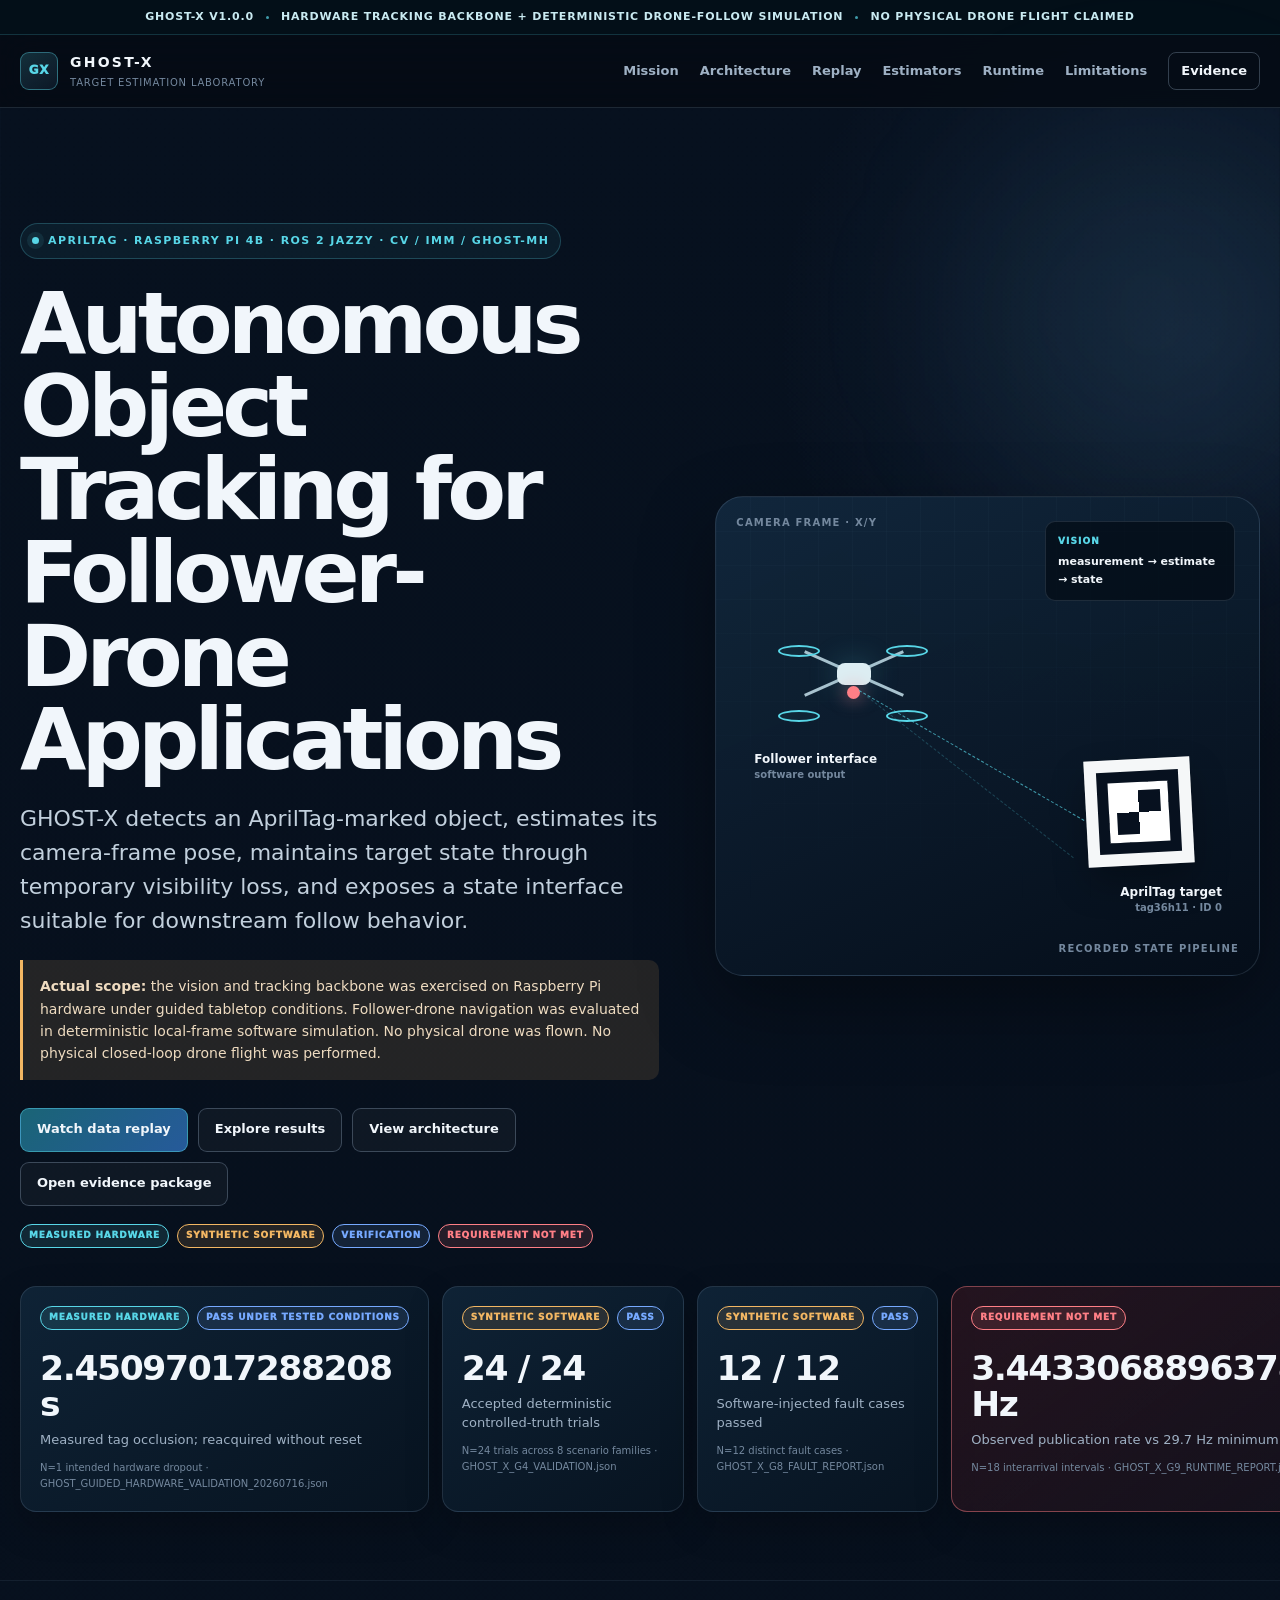
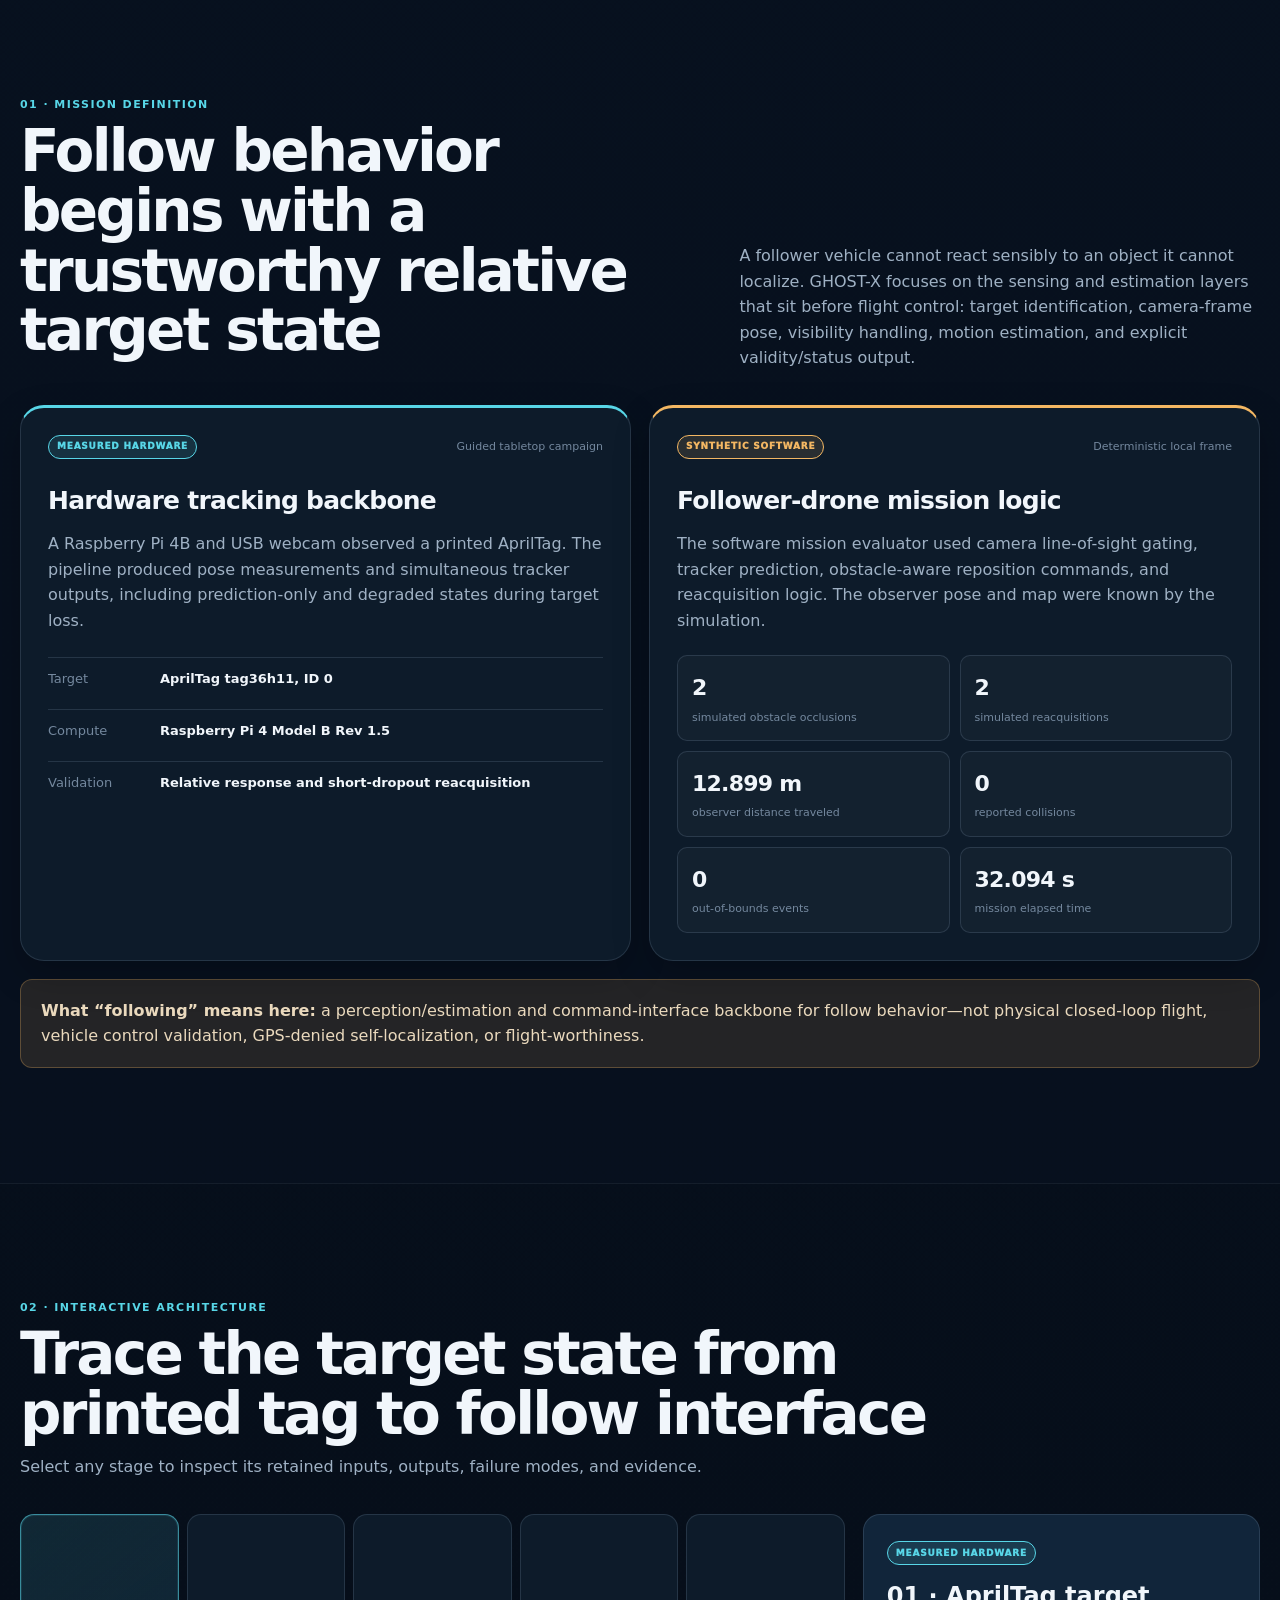
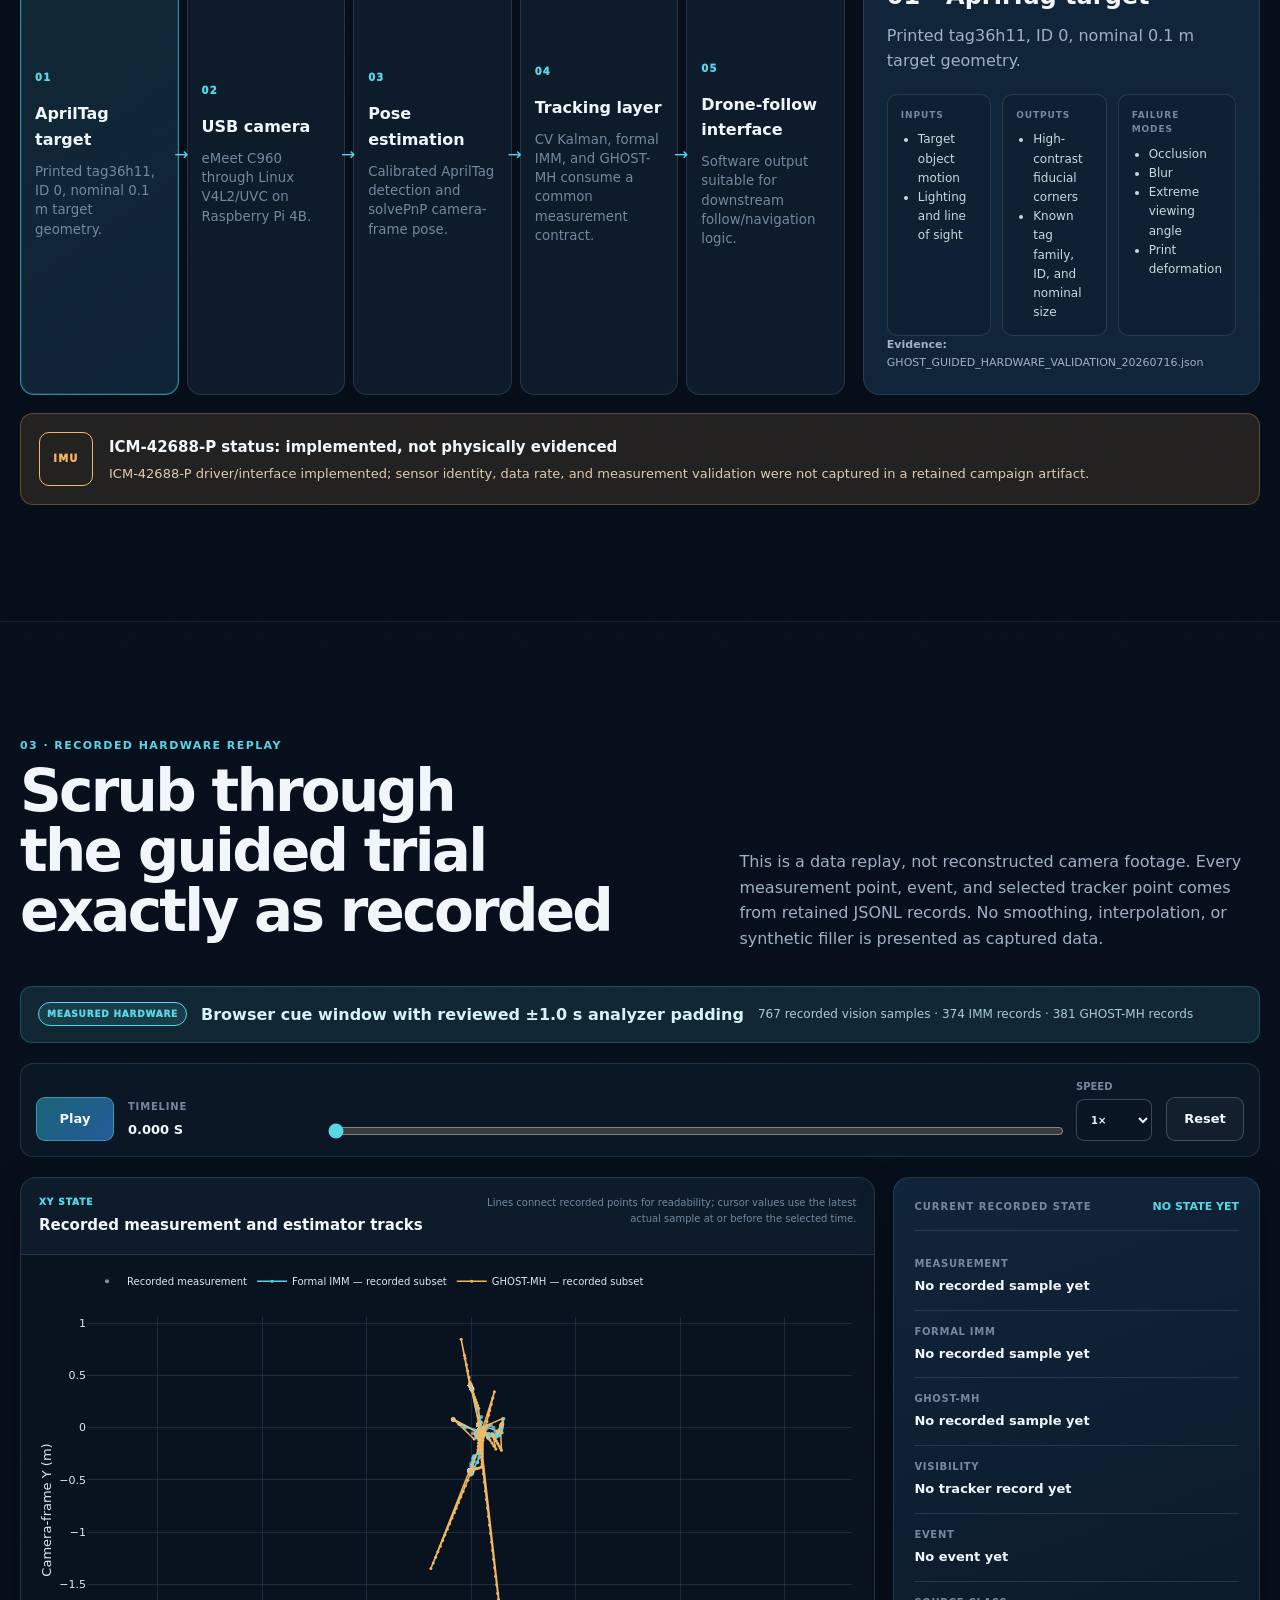
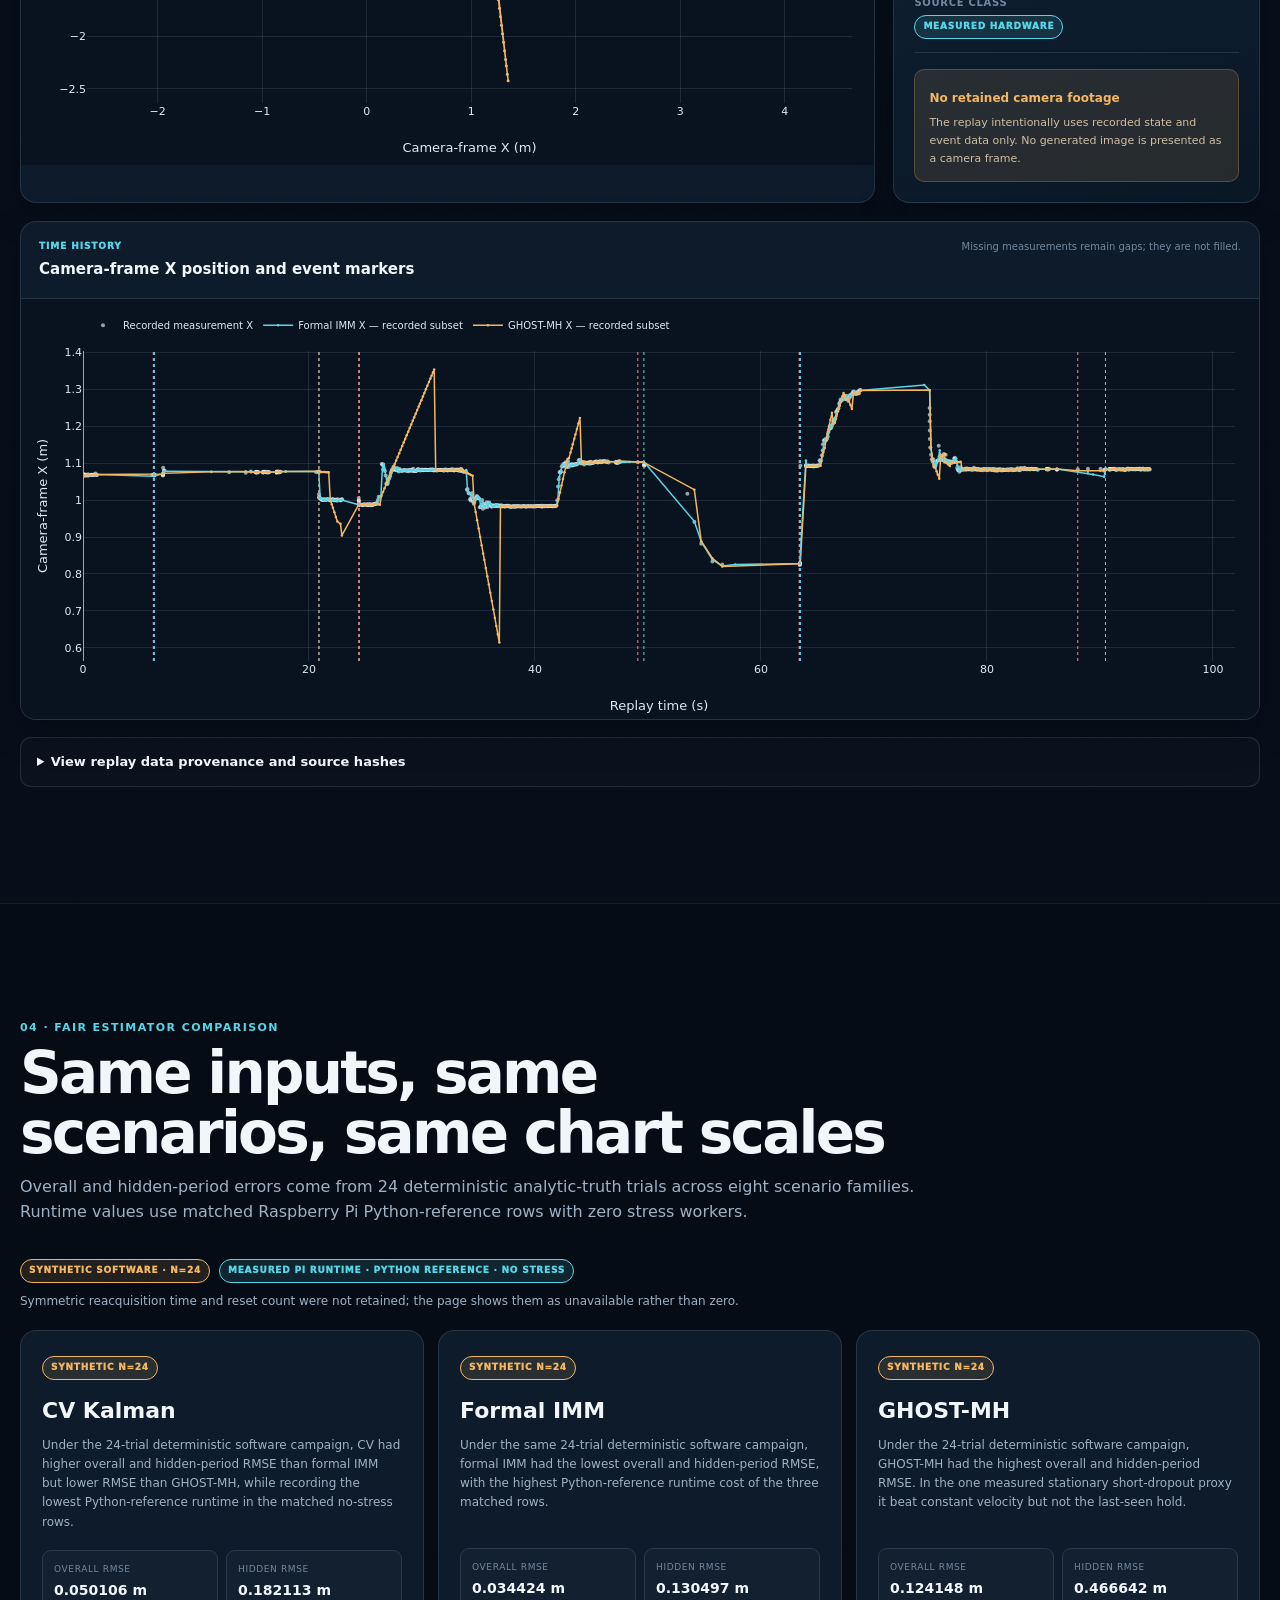
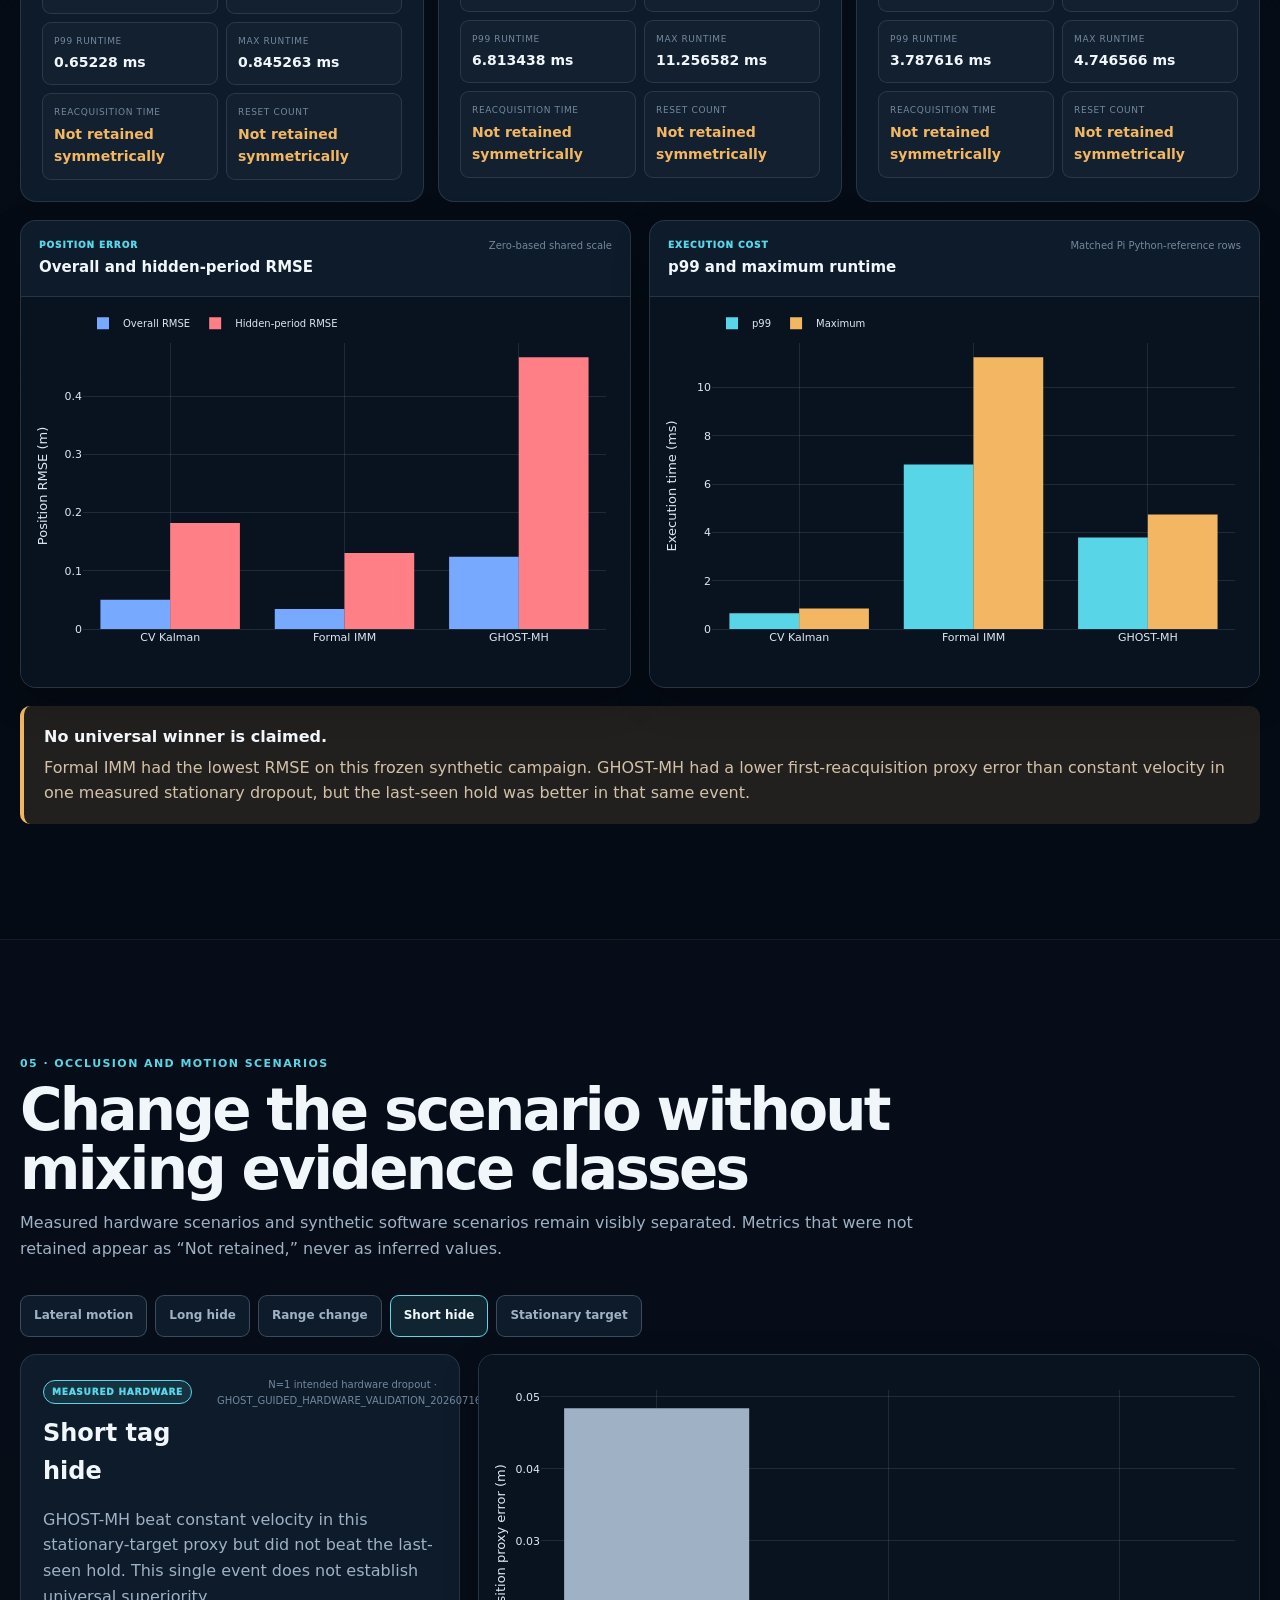
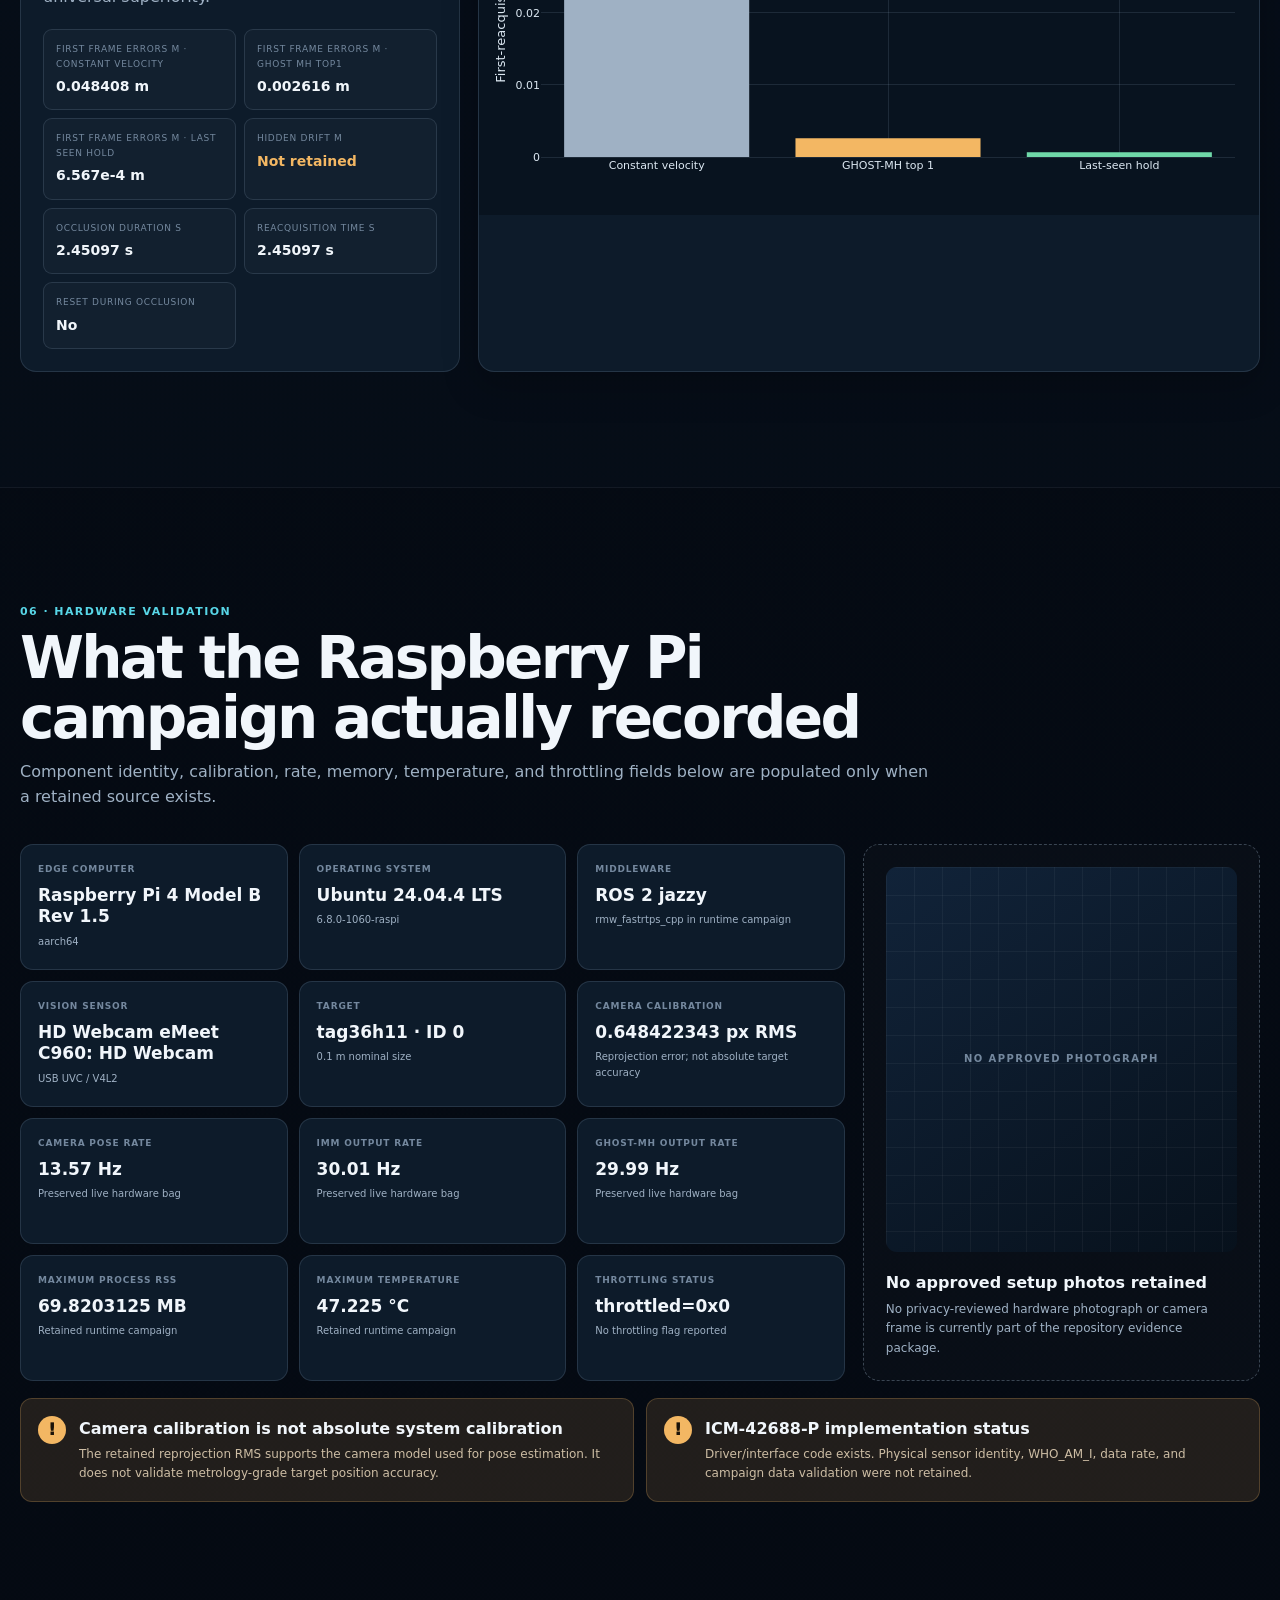
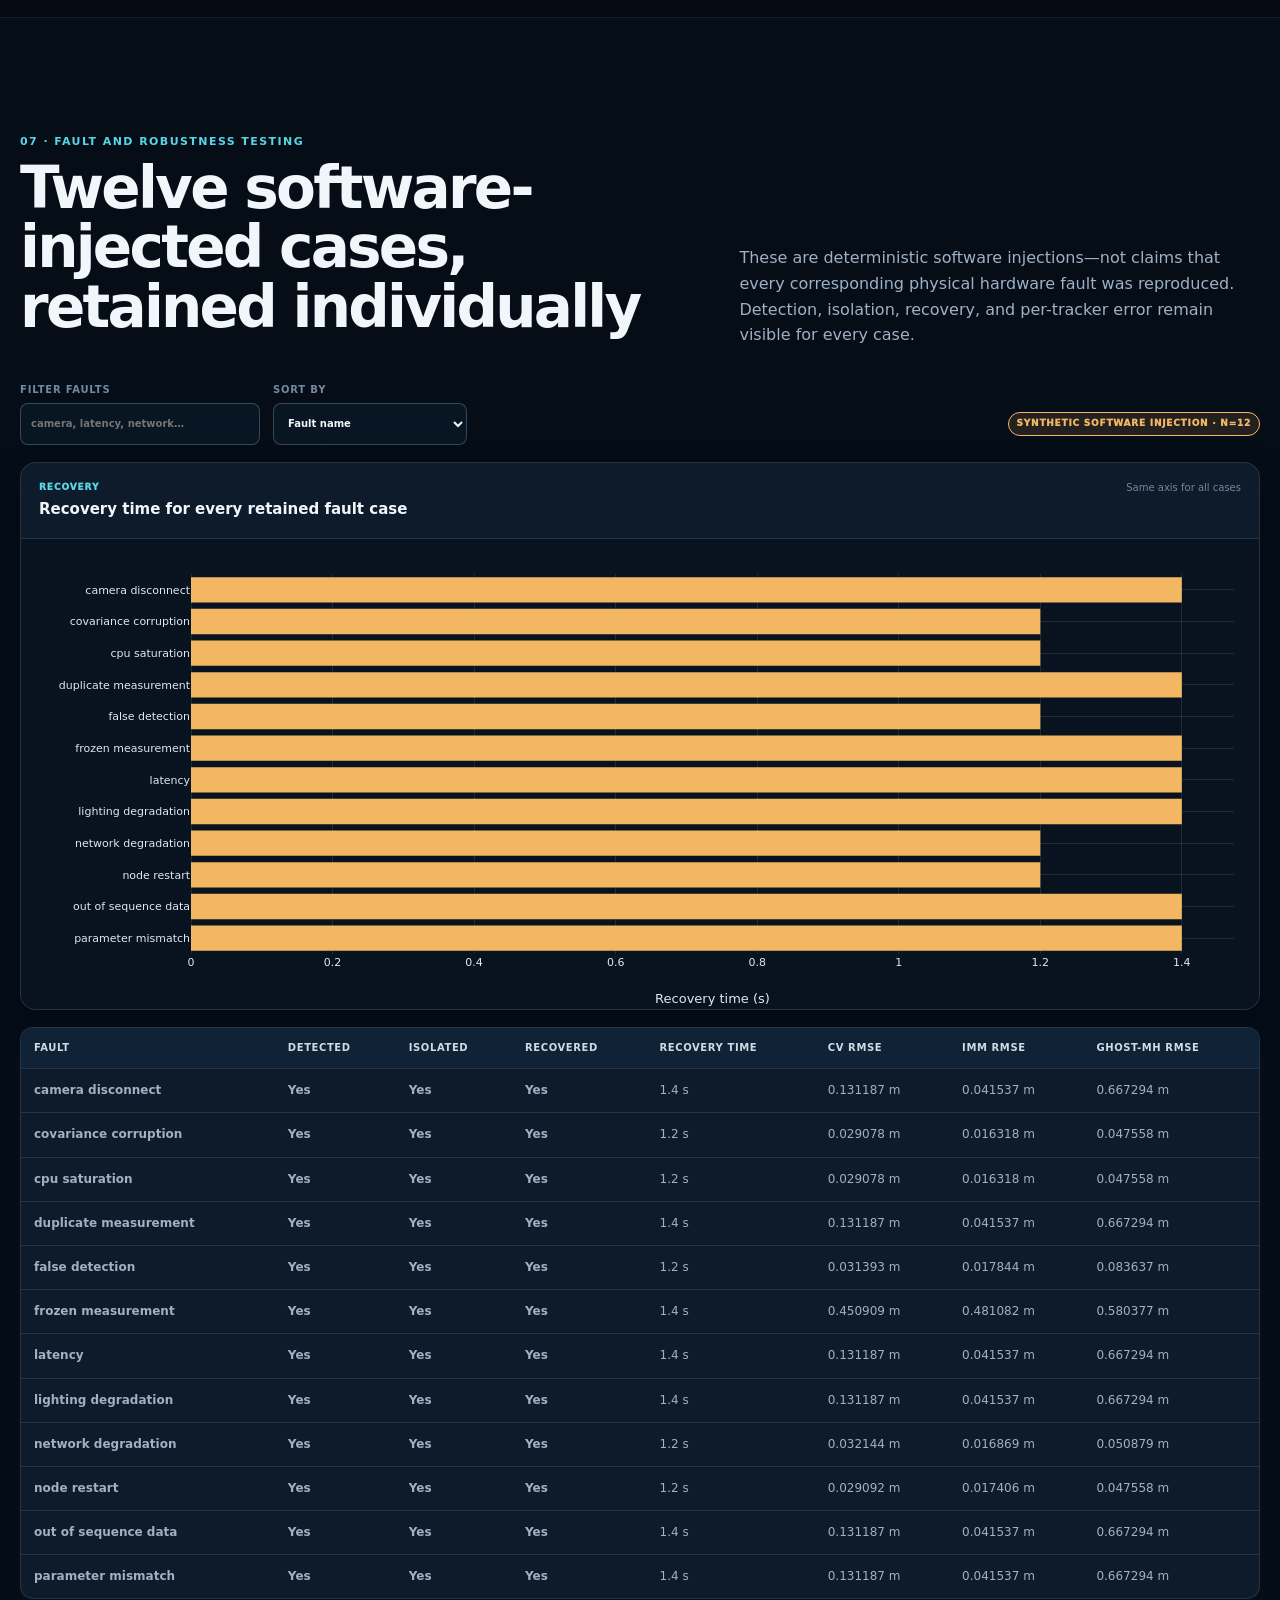
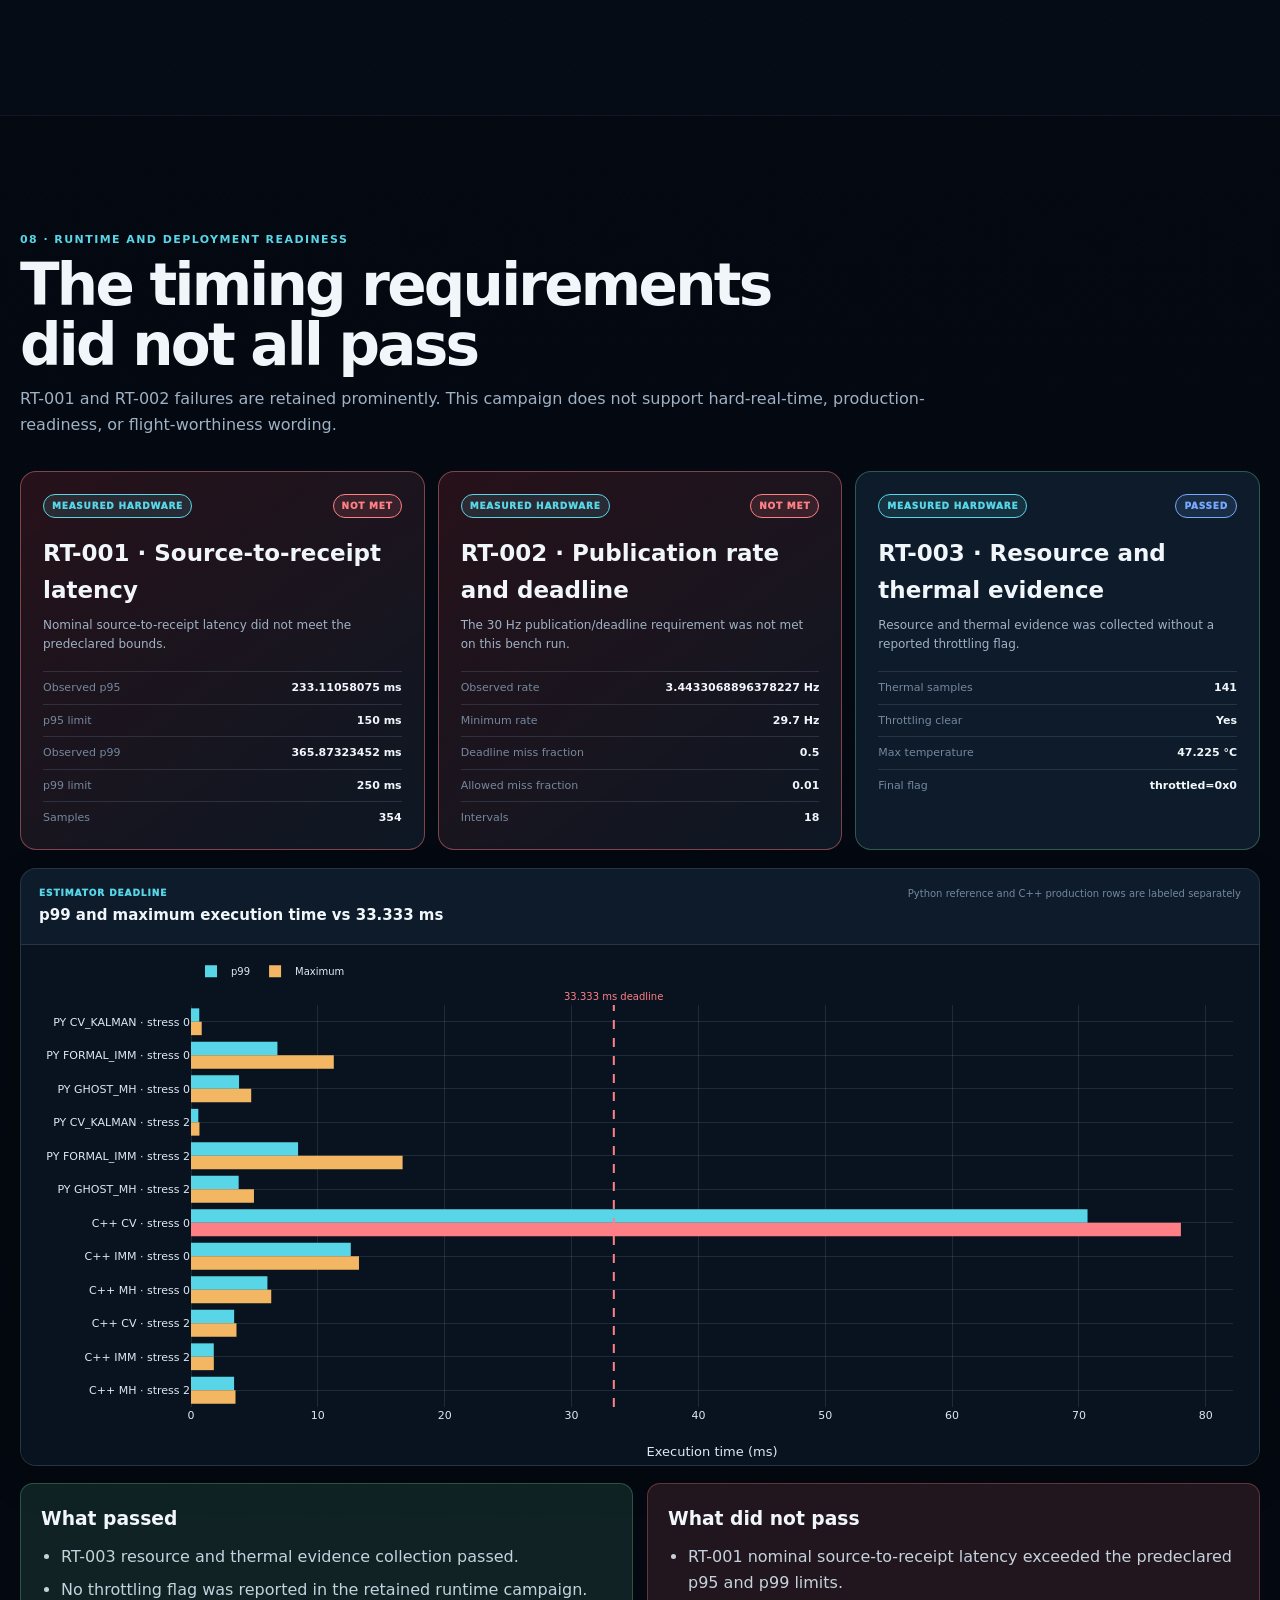
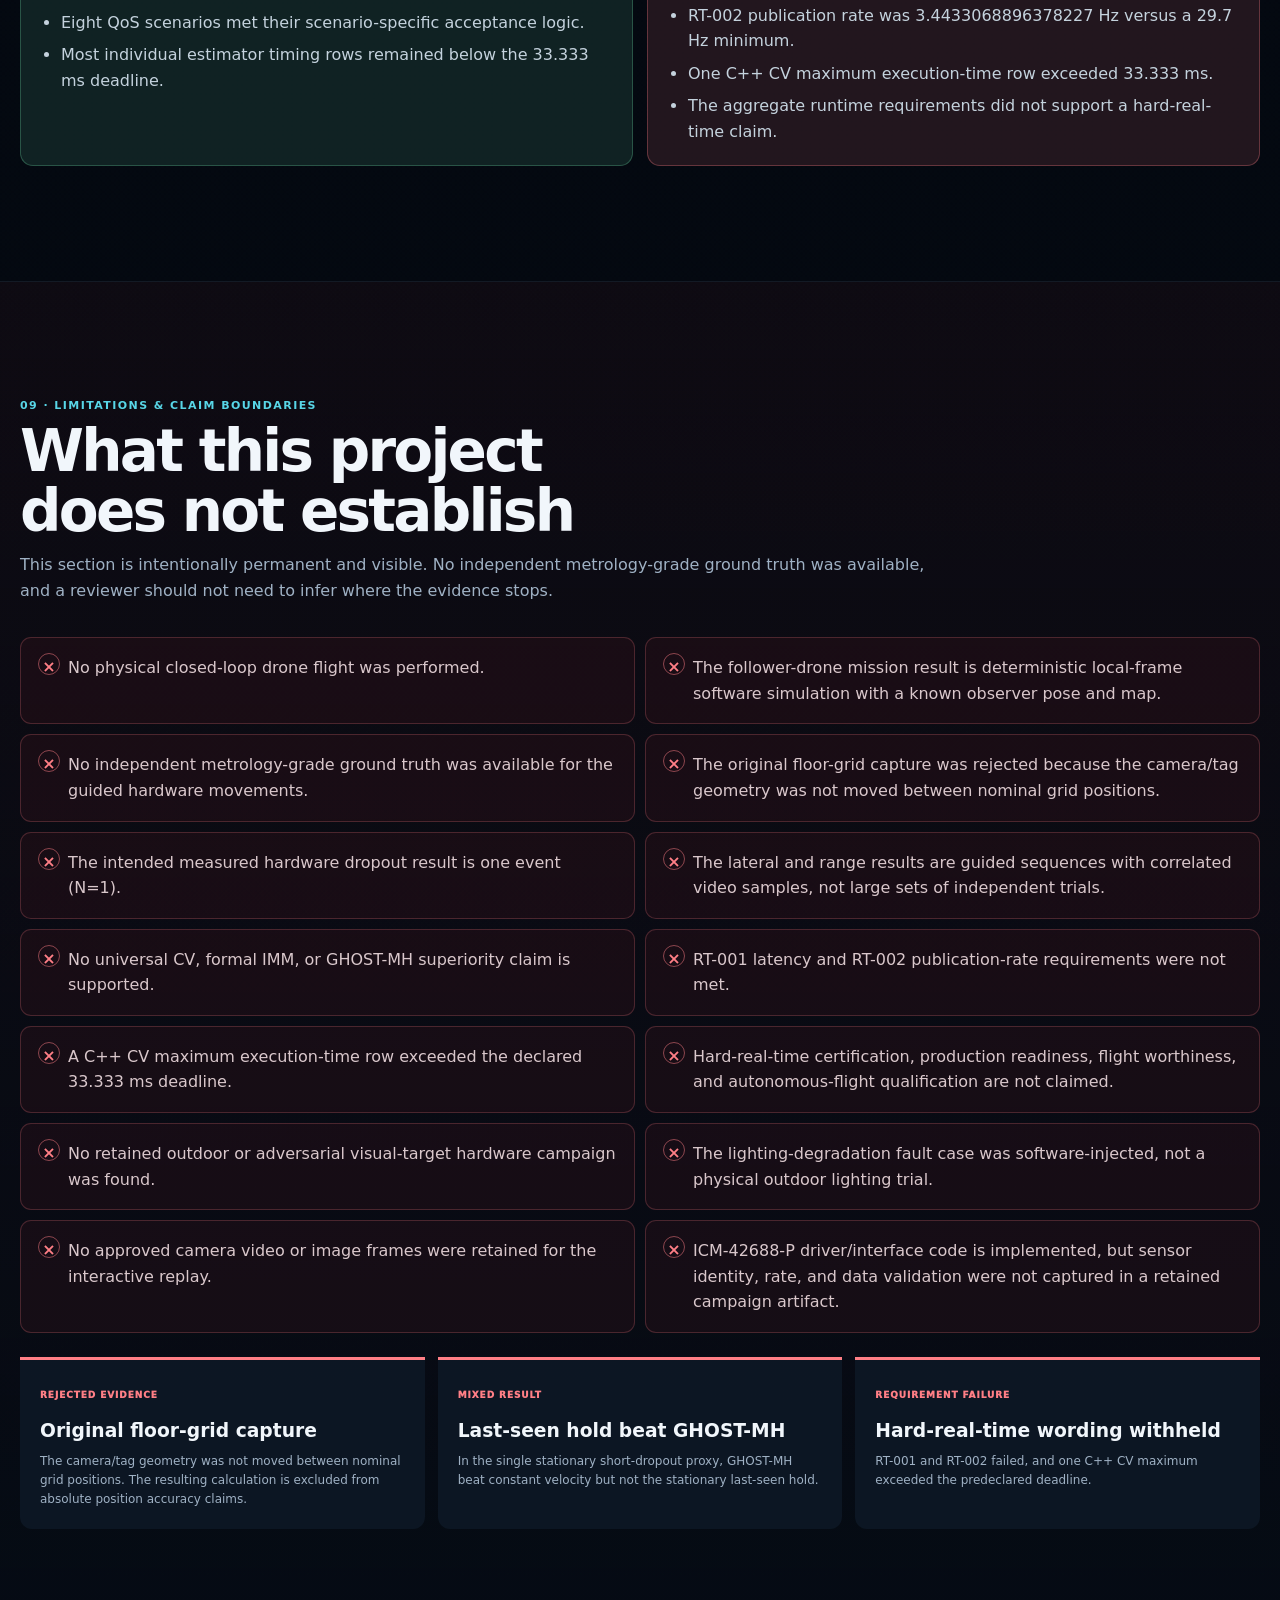
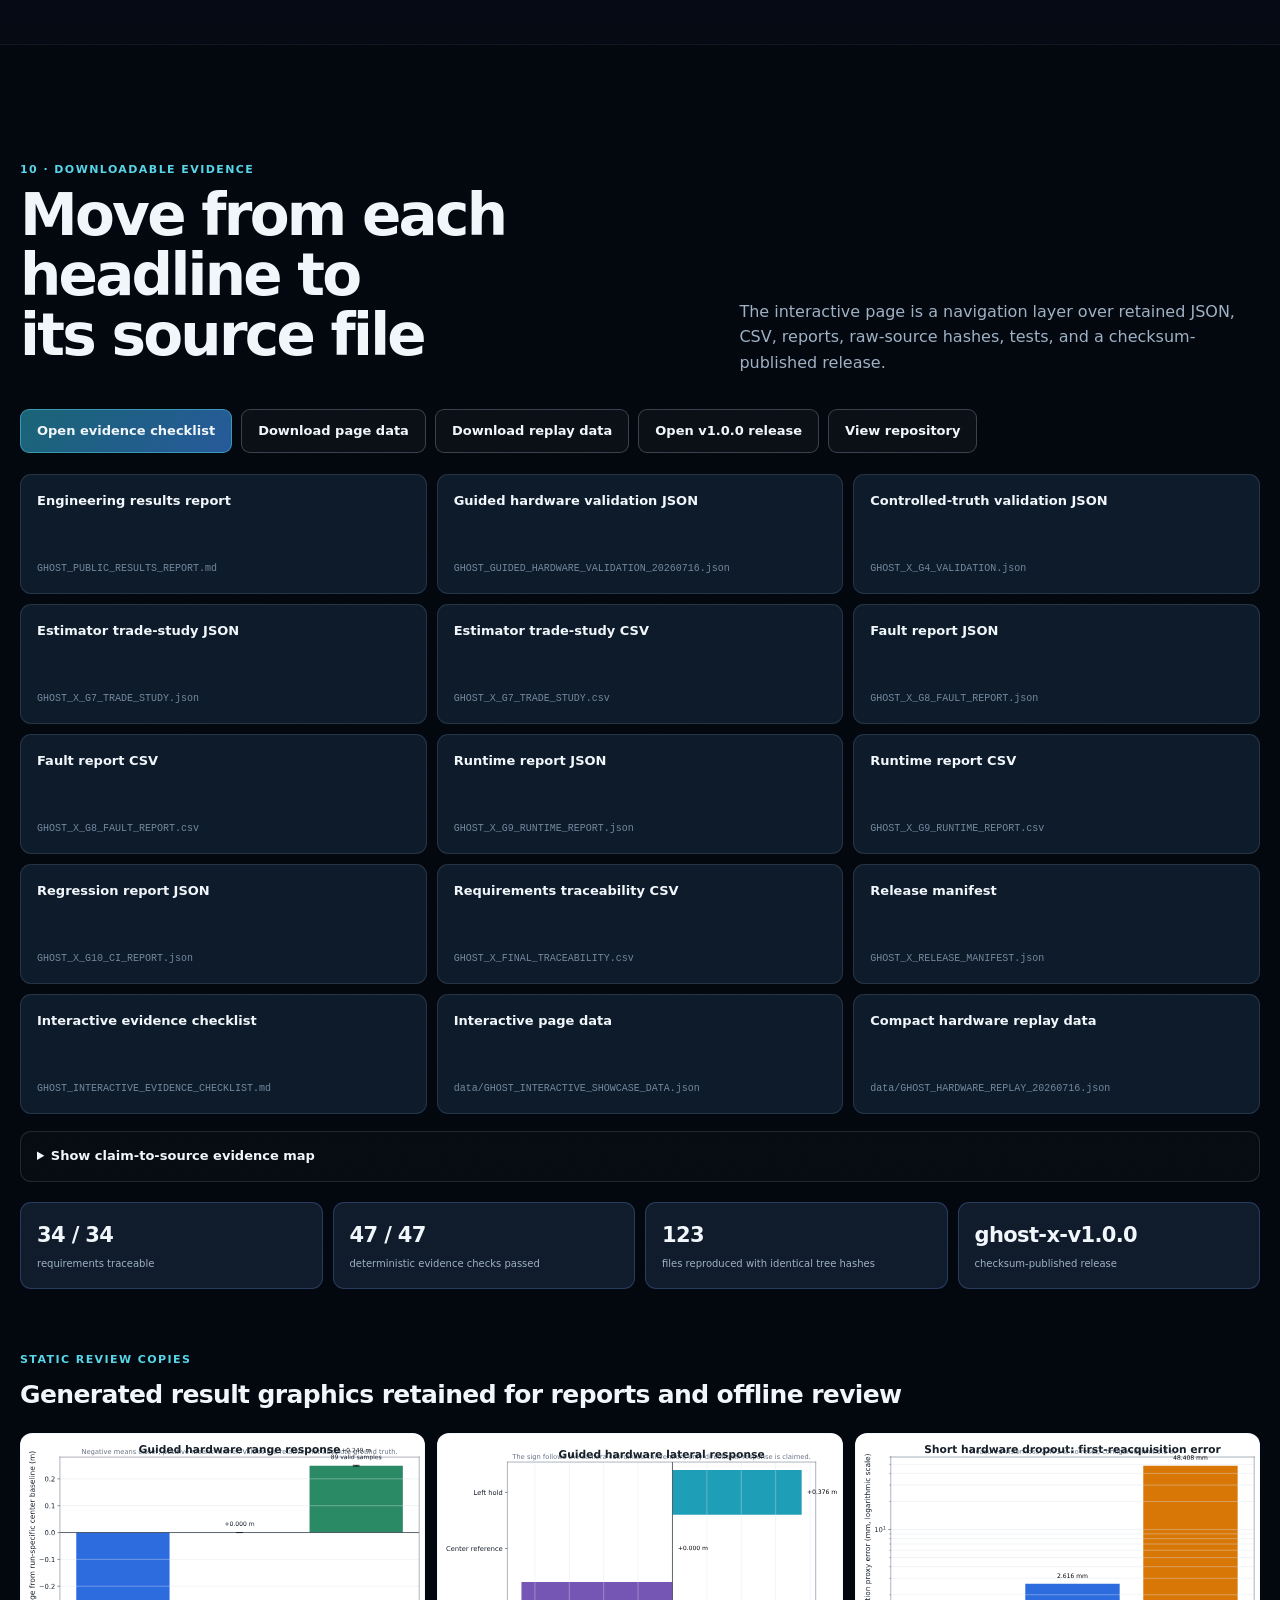
==== commit 1dad93b2: "Build evidence-driven interactive GHOST-X showcase" ====
--- a/ghost_sim_ros2/docs/index.html
+++ b/ghost_sim_ros2/docs/index.html
@@ -3,389 +3,434 @@
 <head>
   <meta charset="utf-8">
   <meta name="viewport" content="width=device-width, initial-scale=1">
-  <meta name="description" content="GHOST-X engineering results: Raspberry Pi AprilTag tracking, formal IMM and multi-hypothesis estimation, guided hardware dropout validation, deterministic software truth, fault injection, runtime evidence, C++ equivalence, and reproducible verification.">
+  <meta name="description" content="GHOST-X: evidence-backed AprilTag target tracking and state estimation for follower-drone applications, evaluated on Raspberry Pi hardware and deterministic software truth.">
   <meta name="theme-color" content="#07111f">
-  <title>GHOST-X — Engineering Results</title>
-  <style>
-    :root {
-      --bg: #07111f;
-      --bg-soft: #0b1829;
-      --panel: #102238;
-      --panel-2: #142a44;
-      --text: #f4f7fb;
-      --muted: #aebdd0;
-      --line: rgba(255,255,255,.12);
-      --blue: #63a2ff;
-      --cyan: #63d2e5;
-      --green: #6dd6a7;
-      --orange: #ffbd70;
-      --red: #ff8585;
-      --purple: #c0a5ff;
-      --white-card: #ffffff;
-      --shadow: 0 24px 70px rgba(0,0,0,.28);
-    }
-    * { box-sizing: border-box; }
-    html { scroll-behavior: smooth; }
-    body {
-      margin: 0;
-      color: var(--text);
-      background:
-        radial-gradient(circle at 8% -5%, rgba(99,162,255,.16), transparent 34rem),
-        radial-gradient(circle at 94% 4%, rgba(99,210,229,.11), transparent 28rem),
-        linear-gradient(180deg, var(--bg), #030914 88%);
-      font-family: Inter, ui-sans-serif, system-ui, -apple-system, BlinkMacSystemFont, "Segoe UI", sans-serif;
-      line-height: 1.58;
-    }
-    a { color: inherit; }
-    img { max-width: 100%; }
-    .shell { width: min(1220px, calc(100% - 34px)); margin: 0 auto; }
-    .status-strip {
-      border-bottom: 1px solid rgba(109,214,167,.28);
-      background: rgba(7,25,27,.95);
-      color: #c9ffe8;
-      padding: 9px 16px;
-      text-align: center;
-      font-size: 13px;
-      letter-spacing: .01em;
-    }
-    nav {
-      display: flex;
-      justify-content: space-between;
-      align-items: center;
-      gap: 24px;
-      padding: 20px 0;
-    }
-    .brand { font-weight: 950; letter-spacing: .18em; }
-    .nav-links { display: flex; flex-wrap: wrap; gap: 16px; justify-content: flex-end; color: var(--muted); font-size: 14px; }
-    .nav-links a { text-decoration: none; }
-    .nav-links a:hover { color: var(--text); }
-    .hero {
-      display: grid;
-      grid-template-columns: 1.15fr .85fr;
-      gap: 34px;
-      align-items: center;
-      padding: 62px 0 50px;
-    }
-    .eyebrow {
-      display: inline-flex;
-      gap: 8px;
-      align-items: center;
-      padding: 7px 11px;
-      border: 1px solid rgba(99,210,229,.34);
-      border-radius: 999px;
-      background: rgba(99,210,229,.08);
-      color: #c8f7ff;
-      font-size: 12px;
-      letter-spacing: .09em;
-      text-transform: uppercase;
-    }
-    h1 {
-      margin: 17px 0 18px;
-      font-size: clamp(46px, 7.8vw, 86px);
-      line-height: .94;
-      letter-spacing: -.055em;
-    }
-    h1 span {
-      display: block;
-      margin-top: 15px;
-      max-width: 850px;
-      color: var(--muted);
-      font-size: clamp(22px, 3vw, 34px);
-      line-height: 1.08;
-      letter-spacing: -.03em;
-      font-weight: 650;
-    }
-    .lede { max-width: 820px; margin: 0; color: var(--muted); font-size: clamp(17px, 2vw, 20px); }
-    .cta-row { display: flex; flex-wrap: wrap; gap: 11px; margin-top: 27px; }
-    .button {
-      display: inline-flex;
-      min-height: 46px;
-      padding: 0 18px;
-      align-items: center;
-      justify-content: center;
-      border: 1px solid var(--line);
-      border-radius: 10px;
-      background: rgba(255,255,255,.055);
-      text-decoration: none;
-      font-weight: 850;
-      transition: transform .14s ease, border-color .14s ease;
-    }
-    .button.primary { background: linear-gradient(135deg, #235fb8, #1c8197); border-color: rgba(99,210,229,.48); }
-    .button:hover { transform: translateY(-1px); border-color: rgba(99,210,229,.56); }
-    .hero-card {
-      padding: 22px;
-      border: 1px solid var(--line);
-      border-radius: 22px;
-      background: linear-gradient(150deg, rgba(20,42,68,.98), rgba(8,19,34,.94));
-      box-shadow: var(--shadow);
-    }
-    .hero-card h2 { margin: 0 0 15px; font-size: 19px; letter-spacing: -.02em; }
-    .hero-result { display: grid; grid-template-columns: repeat(2,1fr); gap: 10px; }
-    .hero-result div { padding: 15px; border: 1px solid var(--line); border-radius: 12px; background: rgba(255,255,255,.035); }
-    .hero-result strong { display: block; font-size: 25px; line-height: 1.05; letter-spacing: -.035em; }
-    .hero-result span { display: block; margin-top: 5px; color: var(--muted); font-size: 12px; }
-    .hero-boundary { margin-top: 14px; padding: 13px; border-left: 3px solid var(--orange); background: rgba(255,189,112,.08); color: #ffe2bc; border-radius: 8px; font-size: 13px; }
-    section { padding: 46px 0; }
-    .section-heading { margin-bottom: 22px; }
-    .section-heading .kicker { color: var(--cyan); font-weight: 850; font-size: 12px; letter-spacing: .1em; text-transform: uppercase; }
-    .section-heading h2 { margin: 6px 0 8px; font-size: clamp(30px, 4.3vw, 48px); line-height: 1.04; letter-spacing: -.042em; }
-    .section-heading p { margin: 0; color: var(--muted); max-width: 900px; }
-    .metrics { display: grid; grid-template-columns: repeat(6,1fr); gap: 11px; }
-    .metric { min-height: 128px; padding: 17px; border: 1px solid var(--line); border-radius: 15px; background: var(--panel); box-shadow: 0 12px 34px rgba(0,0,0,.18); }
-    .metric strong { display: block; font-size: 25px; letter-spacing: -.035em; }
-    .metric span { display: block; margin-top: 7px; color: var(--muted); font-size: 13px; }
-    .architecture {
-      display: grid;
-      grid-template-columns: repeat(5, minmax(150px,1fr));
-      gap: 12px;
-      align-items: stretch;
-    }
-    .arch-node { position: relative; min-height: 165px; padding: 18px; border: 1px solid var(--line); border-radius: 16px; background: var(--panel); }
-    .arch-node:not(:last-child)::after { content: "→"; position: absolute; right: -21px; top: 50%; transform: translateY(-50%); color: var(--cyan); font-size: 22px; z-index: 2; }
-    .arch-node small { color: var(--cyan); font-weight: 900; letter-spacing: .08em; }
-    .arch-node h3 { margin: 11px 0 7px; font-size: 18px; }
-    .arch-node p { margin: 0; color: var(--muted); font-size: 14px; }
-    .plot-grid { display: grid; grid-template-columns: 1fr 1fr; gap: 18px; }
-    .plot-grid.three { grid-template-columns: repeat(3,1fr); }
-    figure { margin: 0; border: 1px solid var(--line); border-radius: 18px; overflow: hidden; background: var(--panel); box-shadow: var(--shadow); }
-    figure img { display: block; width: 100%; background: var(--white-card); }
-    figcaption { padding: 17px 18px 19px; }
-    figcaption strong { display: block; margin-bottom: 5px; font-size: 17px; }
-    figcaption span { color: var(--muted); font-size: 14px; }
-    .result-copy { display: grid; grid-template-columns: 1.1fr .9fr; gap: 18px; margin-top: 18px; }
-    .card { padding: 19px; border: 1px solid var(--line); border-radius: 16px; background: var(--panel); }
-    .card h3 { margin: 0 0 8px; font-size: 18px; }
-    .card p { margin: 0; color: var(--muted); }
-    .finding-list { display: grid; gap: 10px; }
-    .finding { padding: 13px 14px; border: 1px solid var(--line); border-radius: 12px; background: rgba(255,255,255,.035); }
-    .finding strong { display: block; }
-    .finding span { color: var(--muted); font-size: 14px; }
-    .scope-note { margin-top: 15px; padding: 15px; border-left: 4px solid var(--orange); border-radius: 10px; background: rgba(255,189,112,.08); color: #ffe1b7; }
-    .verification-grid { display: grid; grid-template-columns: repeat(4,1fr); gap: 12px; }
-    .verification-card { padding: 18px; border: 1px solid var(--line); border-radius: 15px; background: var(--panel); }
-    .verification-card strong { display: block; font-size: 28px; letter-spacing: -.04em; }
-    .verification-card span { color: var(--muted); font-size: 13px; }
-    .failure-grid { display: grid; grid-template-columns: repeat(2,1fr); gap: 13px; }
-    .failure-card { padding: 18px; border: 1px solid rgba(255,133,133,.22); border-radius: 15px; background: rgba(98,25,32,.18); }
-    .failure-card .label { color: #ffb3b3; font-size: 11px; font-weight: 900; letter-spacing: .09em; text-transform: uppercase; }
-    .failure-card h3 { margin: 8px 0 6px; }
-    .failure-card p { margin: 0; color: #dcbfc3; }
-    .evidence-table { overflow-x: auto; border: 1px solid var(--line); border-radius: 16px; background: var(--panel); }
-    table { width: 100%; min-width: 850px; border-collapse: collapse; }
-    th, td { padding: 13px 14px; text-align: left; border-bottom: 1px solid var(--line); vertical-align: top; }
-    th { background: rgba(255,255,255,.045); font-size: 13px; }
-    td { color: var(--muted); font-size: 14px; }
-    tr:last-child td { border-bottom: 0; }
-    td a { color: #cce7ff; }
-    .release-card { display: grid; grid-template-columns: 1fr auto; gap: 20px; align-items: center; padding: 24px; border: 1px solid rgba(109,214,167,.26); border-radius: 18px; background: rgba(18,64,52,.28); }
-    .release-card h3 { margin: 0 0 7px; font-size: 24px; }
-    .release-card p { margin: 0; color: #c4ded5; }
-    .release-links { display: flex; flex-wrap: wrap; gap: 10px; justify-content: flex-end; }
-    footer { margin-top: 38px; padding: 34px 0 48px; border-top: 1px solid var(--line); color: var(--muted); font-size: 14px; }
-    @media(max-width:1080px){.metrics{grid-template-columns:repeat(3,1fr)}.architecture{grid-template-columns:1fr 1fr}.arch-node:not(:last-child)::after{display:none}.plot-grid.three{grid-template-columns:1fr 1fr}.verification-grid{grid-template-columns:repeat(2,1fr)}}
-    @media(max-width:880px){.hero,.result-copy{grid-template-columns:1fr}.plot-grid,.plot-grid.three{grid-template-columns:1fr}.failure-grid{grid-template-columns:1fr}.release-card{grid-template-columns:1fr}.release-links{justify-content:flex-start}}
-    @media(max-width:580px){.shell{width:min(100% - 22px,1220px)}nav{align-items:flex-start}.nav-links{gap:10px}.metrics,.architecture,.verification-grid{grid-template-columns:1fr}.hero-result{grid-template-columns:1fr 1fr}}
-  </style>
+  <title>GHOST-X — Autonomous Object Tracking for Follower-Drone Applications</title>
+  <link rel="stylesheet" href="assets/showcase.css">
+  <script defer src="https://cdn.plot.ly/plotly-2.35.2.min.js"></script>
+  <script defer src="assets/showcase.js"></script>
 </head>
 <body>
-  <div class="status-strip">GHOST-X v1.0.0 · software and guided hardware validation complete for the declared scope · release evidence is checksum-published</div>
-  <div class="shell">
-    <nav>
-      <div class="brand">GHOST-X</div>
-      <div class="nav-links">
-        <a href="#results">Results</a>
+  <a class="skip-link" href="#main-content">Skip to results</a>
+  <div class="topline">
+    <span>GHOST-X v1.0.0</span>
+    <span class="topline-divider" aria-hidden="true"></span>
+    <span>Hardware tracking backbone + deterministic drone-follow simulation</span>
+    <span class="topline-divider" aria-hidden="true"></span>
+    <span>No physical drone flight claimed</span>
+  </div>
+
+  <header class="site-header">
+    <div class="shell nav-shell">
+      <a class="brand" href="#top" aria-label="GHOST-X home">
+        <span class="brand-mark" aria-hidden="true">GX</span>
+        <span><strong>GHOST-X</strong><small>Target estimation laboratory</small></span>
+      </a>
+      <button class="nav-toggle" id="nav-toggle" type="button" aria-expanded="false" aria-controls="primary-nav">Menu</button>
+      <nav id="primary-nav" class="primary-nav" aria-label="Primary navigation">
+        <a href="#mission">Mission</a>
         <a href="#architecture">Architecture</a>
-        <a href="#verification">Verification</a>
+        <a href="#replay">Replay</a>
+        <a href="#comparison">Estimators</a>
+        <a href="#runtime">Runtime</a>
         <a href="#limitations">Limitations</a>
-        <a href="demo.html">Hardware replay</a>
-        <a href="hardware.html">Hardware</a>
-        <a href="https://github.com/XpiredRuby/ghost-vins-eskf">GitHub</a>
-      </div>
-    </nav>
-
-    <main>
-      <section class="hero">
-        <div>
-          <div class="eyebrow">Raspberry Pi · ROS 2 Jazzy · AprilTag · Formal IMM · C++ / Python</div>
-          <h1>GHOST-X<span>Occlusion-resilient target estimation with evidence that can be audited</span></h1>
-          <p class="lede">A Raspberry Pi tracking and estimation project that compares a constant-velocity Kalman filter, a formal interacting multiple-model estimator, and a persistent multi-hypothesis tracker. The work includes guided hardware trials, deterministic analytic-truth campaigns, fault injection, runtime measurements, numerical equivalence, and release-level traceability.</p>
-          <div class="cta-row">
-            <a class="button primary" href="#results">Review measured results</a>
-            <a class="button" href="demo.html">Open hardware replay</a>
-            <a class="button" href="https://github.com/XpiredRuby/ghost-vins-eskf/releases/tag/ghost-x-v1.0.0">Download v1.0.0</a>
-          </div>
-        </div>
-        <aside class="hero-card">
-          <h2>Validated release summary</h2>
-          <div class="hero-result">
-            <div><strong>2.451 s</strong><span>measured hardware vision loss; reacquired without reset</span></div>
-            <div><strong>94.6%</strong><span>lower first-reacquisition proxy error than constant velocity</span></div>
-            <div><strong>12 / 12</strong><span>deterministic software fault cases passed</span></div>
-            <div><strong>34 / 34</strong><span>release requirements traceable to evidence</span></div>
-          </div>
-          <div class="hero-boundary">The hardware trials establish directional relative response and bounded short-dropout reacquisition. They do not establish metrology-grade absolute accuracy or universal estimator superiority.</div>
+        <a class="nav-evidence" href="#evidence">Evidence</a>
+      </nav>
+    </div>
+  </header>
+
+  <main id="main-content">
+    <section class="hero shell" id="top" aria-labelledby="hero-title">
+      <div class="hero-copy">
+        <div class="eyebrow"><span class="signal-dot"></span> AprilTag · Raspberry Pi 4B · ROS 2 Jazzy · CV / IMM / GHOST-MH</div>
+        <h1 id="hero-title">Autonomous Object Tracking for Follower-Drone Applications</h1>
+        <p class="hero-lede">GHOST-X detects an AprilTag-marked object, estimates its camera-frame pose, maintains target state through temporary visibility loss, and exposes a state interface suitable for downstream follow behavior.</p>
+        <p class="hero-boundary"><strong>Actual scope:</strong> the vision and tracking backbone was exercised on Raspberry Pi hardware under guided tabletop conditions. Follower-drone navigation was evaluated in deterministic local-frame software simulation. No physical drone was flown. No physical closed-loop drone flight was performed.</p>
+        <div class="hero-actions">
+          <a class="button button-primary" href="#replay">Watch data replay</a>
+          <a class="button" href="#comparison">Explore results</a>
+          <a class="button" href="#architecture">View architecture</a>
+          <a class="button" href="#evidence">Open evidence package</a>
+        </div>
+        <div class="badge-key" aria-label="Evidence classification key">
+          <span class="evidence-badge measured">Measured hardware</span>
+          <span class="evidence-badge synthetic">Synthetic software</span>
+          <span class="evidence-badge verification">Verification</span>
+          <span class="evidence-badge failure">Requirement not met</span>
+        </div>
+      </div>
+
+      <div class="hero-visual" aria-label="Conceptual GHOST-X follower-drone data flow">
+        <div class="visual-grid" aria-hidden="true"></div>
+        <div class="drone-glyph" aria-hidden="true">
+          <span class="drone-arm arm-a"></span><span class="drone-arm arm-b"></span>
+          <span class="rotor r1"></span><span class="rotor r2"></span><span class="rotor r3"></span><span class="rotor r4"></span>
+          <span class="drone-body"></span><span class="camera-eye"></span>
+        </div>
+        <div class="target-glyph" aria-hidden="true"><span></span></div>
+        <div class="tracking-line line-one" aria-hidden="true"></div>
+        <div class="tracking-line line-two" aria-hidden="true"></div>
+        <div class="visual-label drone-label">Follower interface<br><small>software output</small></div>
+        <div class="visual-label target-label">AprilTag target<br><small>tag36h11 · ID 0</small></div>
+        <div class="visual-status">
+          <span>VISION</span><strong>measurement → estimate → state</strong>
+        </div>
+      </div>
+
+      <div class="hero-metrics" id="hero-metrics" aria-live="polite">
+        <article class="metric-card skeleton-card"><span>Loading evidence…</span></article>
+        <article class="metric-card skeleton-card"><span>Loading evidence…</span></article>
+        <article class="metric-card skeleton-card"><span>Loading evidence…</span></article>
+        <article class="metric-card skeleton-card"><span>Loading evidence…</span></article>
+      </div>
+    </section>
+
+    <section class="section mission-section" id="mission" aria-labelledby="mission-title">
+      <div class="shell">
+        <div class="section-heading split-heading">
+          <div>
+            <p class="section-kicker">01 · Mission definition</p>
+            <h2 id="mission-title">Follow behavior begins with a trustworthy relative target state</h2>
+          </div>
+          <p>A follower vehicle cannot react sensibly to an object it cannot localize. GHOST-X focuses on the sensing and estimation layers that sit before flight control: target identification, camera-frame pose, visibility handling, motion estimation, and explicit validity/status output.</p>
+        </div>
+
+        <div class="mission-grid">
+          <article class="mission-card measured-panel">
+            <div class="card-topline"><span class="evidence-badge measured">Measured hardware</span><span>Guided tabletop campaign</span></div>
+            <h3>Hardware tracking backbone</h3>
+            <p>A Raspberry Pi 4B and USB webcam observed a printed AprilTag. The pipeline produced pose measurements and simultaneous tracker outputs, including prediction-only and degraded states during target loss.</p>
+            <ul class="fact-list">
+              <li><span>Target</span><strong>AprilTag tag36h11, ID 0</strong></li>
+              <li><span>Compute</span><strong>Raspberry Pi 4 Model B Rev 1.5</strong></li>
+              <li><span>Validation</span><strong>Relative response and short-dropout reacquisition</strong></li>
+            </ul>
+          </article>
+
+          <article class="mission-card synthetic-panel">
+            <div class="card-topline"><span class="evidence-badge synthetic">Synthetic software</span><span>Deterministic local frame</span></div>
+            <h3>Follower-drone mission logic</h3>
+            <p>The software mission evaluator used camera line-of-sight gating, tracker prediction, obstacle-aware reposition commands, and reacquisition logic. The observer pose and map were known by the simulation.</p>
+            <div class="mission-stats" id="mission-stats"><span>Loading mission evidence…</span></div>
+          </article>
+        </div>
+
+        <aside class="truth-strip" role="note">
+          <strong>What “following” means here:</strong> a perception/estimation and command-interface backbone for follow behavior—not physical closed-loop flight, vehicle control validation, GPS-denied self-localization, or flight-worthiness.
         </aside>
-      </section>
-
-      <section id="results">
-        <div class="section-heading">
-          <div class="kicker">Result overview</div>
-          <h2>What was measured</h2>
-          <p>The numbers below are generated from version-controlled JSON evidence. Hardware results and synthetic analytic-truth results are deliberately kept separate.</p>
-        </div>
-        <div class="metrics">
-          <div class="metric"><strong>5 directions</strong><span>left, right, closer, farther, and return-to-center passed guided hardware response checks</span></div>
-          <div class="metric"><strong>24 / 24</strong><span>deterministic controlled-truth trials accepted across eight scenario families</span></div>
-          <div class="metric"><strong>0.034 m</strong><span>formal IMM overall position RMSE on the frozen software-truth campaign</span></div>
-          <div class="metric"><strong>47 / 47</strong><span>deterministic regression and evidence checks passed</span></div>
-          <div class="metric"><strong>123 files</strong><span>replayed twice with identical deterministic tree hashes</span></div>
-          <div class="metric"><strong>47.2 °C</strong><span>maximum recorded Pi temperature; no throttling flag reported</span></div>
-        </div>
-      </section>
-
-      <section id="architecture">
-        <div class="section-heading">
-          <div class="kicker">System architecture</div>
-          <h2>From image measurement to retained evidence</h2>
-          <p>The hardware and software path is explicit. Each stage exposes timestamps, validity, covariance, status, and output artifacts rather than hiding the estimator behind a demonstration-only interface.</p>
-        </div>
-        <div class="architecture">
-          <article class="arch-node"><small>01 · SENSOR</small><h3>USB UVC camera</h3><p>Calibrated eMeet C960 observes a 100 mm tag36h11 AprilTag through Linux V4L2.</p></article>
-          <article class="arch-node"><small>02 · MEASUREMENT</small><h3>Pose publisher</h3><p>OpenCV solvePnP produces camera-frame pose, covariance metadata, preview, and ROS 2 measurements.</p></article>
-          <article class="arch-node"><small>03 · ESTIMATION</small><h3>Three estimator paths</h3><p>CV Kalman, formal IMM, and GHOST-MH consume the same time-aligned input contracts.</p></article>
-          <article class="arch-node"><small>04 · SUPERVISION</small><h3>Validity and dropout state</h3><p>Measurement age, tracking, prediction-only, degraded dropout, reset, and reacquisition remain visible.</p></article>
-          <article class="arch-node"><small>05 · EVIDENCE</small><h3>Recorder and CI</h3><p>JSONL logs, plots, reports, hashes, test gates, and a reproducible release preserve both passes and failures.</p></article>
-        </div>
-      </section>
-
-      <section id="hardware-results">
-        <div class="section-heading">
-          <div class="kicker">Guided hardware validation</div>
-          <h2>Relative motion and short-dropout recovery</h2>
-          <p>The camera/tag motions were operator-guided, so the valid claim is directional relative response. The dropout result uses measured recorder timestamps rather than the browser cue duration alone.</p>
-        </div>
-        <div class="plot-grid three">
-          <figure><img src="assets/results/hardware_range_response.svg" alt="Guided closer and farther range response relative to center"><figcaption><strong>Range response</strong><span>Closer moved −0.344 m from its run baseline with 32 valid samples; farther moved +0.249 m with 89 valid samples.</span></figcaption></figure>
-          <figure><img src="assets/results/hardware_lateral_response.svg" alt="Guided left and right lateral response relative to center"><figcaption><strong>Lateral response</strong><span>Left and right holds moved in opposite measured directions and returned to a stable center condition.</span></figcaption></figure>
-          <figure><img src="assets/results/hardware_dropout_error.svg" alt="First reacquisition error comparison after a short hardware dropout"><figcaption><strong>Dropout recovery</strong><span>Measured vision loss was 2.451 s. GHOST-MH beat constant velocity, but the stationary last-seen hold remained the strongest baseline.</span></figcaption></figure>
-        </div>
-        <div class="result-copy">
-          <article class="card"><h3>Accepted hardware statement</h3><p>The calibrated Raspberry Pi pipeline demonstrated directional left/right/closer/farther response, return-to-center behavior, and reacquisition after a measured short tag occlusion without crossing the configured reset limit.</p></article>
-          <div class="finding-list">
-            <div class="finding"><strong>No reset during intended dropout</strong><span>The 2.451 s measurement gap remained inside the configured 3.0 s occlusion envelope.</span></div>
-            <div class="finding"><strong>Evidence corrected for idle time</strong><span>Analysis isolates the browser cue window rather than using the contaminated full supervisor runtime.</span></div>
-          </div>
-        </div>
-        <div class="scope-note"><strong>Hardware boundary:</strong> no independent metrology-grade ground truth was available for the guided motions, so absolute position accuracy, physical NEES, and universal tracker superiority are not claimed.</div>
-      </section>
-
-      <section id="estimator-results">
-        <div class="section-heading">
-          <div class="kicker">Estimator evaluation</div>
-          <h2>Performance and configuration trade space</h2>
-          <p>The controlled-truth campaign used 24 frozen analytic-truth trials across eight motion and visibility families. All three estimators received identical input streams.</p>
-        </div>
-        <div class="plot-grid">
-          <figure><img src="assets/results/synthetic_estimator_rmse.svg" alt="Overall and hidden position RMSE for CV Kalman, formal IMM, and GHOST-MH"><figcaption><strong>Controlled-truth error</strong><span>Formal IMM produced the lowest overall and hidden-step RMSE in the frozen synthetic campaign. GHOST-MH was retained as a distinct hypothesis-management architecture, not declared the universal winner.</span></figcaption></figure>
-          <figure><img src="assets/results/estimator_trade_space.svg" alt="Estimator candidate computation time versus hidden position RMSE"><figcaption><strong>Predeclared trade space</strong><span>Thirty-six IMM and twenty-seven GHOST-MH candidates were ranked using a frozen score that included error, future prediction, confidence, compute time, and resets.</span></figcaption></figure>
-        </div>
-      </section>
-
-      <section id="smoothing-results">
-        <div class="section-heading">
-          <div class="kicker">Offline estimation extension</div>
-          <h2>Accuracy improvement with an explicit latency cost</h2>
-          <p>A fixed-lag Rauch–Tung–Striebel smoother was tested as an offline extension. The causal baseline remained the live estimator.</p>
-        </div>
-        <div class="plot-grid">
-          <figure><img src="assets/results/fixed_lag_tradeoff.svg" alt="Baseline and fixed-lag smoother RMSE on frozen and out-of-distribution trials"><figcaption><strong>Fixed-lag tradeoff</strong><span>The 20-step smoother reduced overall and hidden RMSE on frozen and out-of-distribution trials, while adding 2.0 s of latency.</span></figcaption></figure>
-          <article class="card"><h3>Engineering decision</h3><p>The smoother is useful for post-processing, replay, and retrospective state reconstruction. It is not presented as a causal zero-latency replacement for the live tracker. The release retains both the causal baseline and the higher-accuracy delayed result.</p></article>
-        </div>
-      </section>
-
-      <section id="robustness-results">
-        <div class="section-heading">
-          <div class="kicker">Robustness and runtime</div>
-          <h2>Fault handling passed; hard-real-time wording did not</h2>
-          <p>The project records both outcomes. All twelve deterministic software-injected faults passed detection/isolation/recovery checks, while one maximum execution-time row exceeded the declared 33.333 ms deadline.</p>
-        </div>
-        <div class="plot-grid">
-          <figure><img src="assets/results/fault_recovery_times.svg" alt="Recovery times for twelve deterministic software fault cases"><figcaption><strong>Fault recovery</strong><span>Camera loss, stale data, out-of-sequence data, invalid covariance, restart, CPU saturation, network degradation, configuration mismatch, and lighting degradation were retained as auditable fault cases.</span></figcaption></figure>
-          <figure><img src="assets/results/runtime_deadline_evidence.svg" alt="Raspberry Pi estimator p99 and maximum execution times against a 33.333 millisecond deadline"><figcaption><strong>Pi execution-time evidence</strong><span>Most rows remained below the declared deadline, but one C++ CV maximum exceeded it. The release therefore withholds hard-real-time claims.</span></figcaption></figure>
-        </div>
-      </section>
-
-      <section id="verification">
-        <div class="section-heading">
-          <div class="kicker">Verification and reproducibility</div>
-          <h2>Implementation agreement and release gates</h2>
-          <p>The C++ estimator library was checked against the Python reference on frozen streams, then incorporated into deterministic replay and release-level traceability.</p>
-        </div>
-        <div class="plot-grid">
-          <figure><img src="assets/results/cpp_python_equivalence.svg" alt="Maximum absolute difference between C++ and Python estimator states and covariances"><figcaption><strong>C++ / Python numerical equivalence</strong><span>Maximum state and covariance differences were near floating-point roundoff and remained far below the declared 1e−10 tolerance.</span></figcaption></figure>
-          <div class="verification-grid">
-            <div class="verification-card"><strong>10 / 10</strong><span>C++ mathematical and property tests passed</span></div>
-            <div class="verification-card"><strong>38 / 38</strong><span>GHOST-X Python regression tests passed in CI</span></div>
-            <div class="verification-card"><strong>47 / 47</strong><span>deterministic replay and evidence checks passed</span></div>
-            <div class="verification-card"><strong>34 / 34</strong><span>requirements mapped to tests and retained evidence</span></div>
-            <div class="verification-card"><strong>24</strong><span>canonical trials used for C++ / Python equivalence</span></div>
-            <div class="verification-card"><strong>123</strong><span>files hashed identically across two deterministic replays</span></div>
-            <div class="verification-card"><strong>15</strong><span>fixed-lag ablation configurations evaluated</span></div>
-            <div class="verification-card"><strong>0</strong><span>non-finite outputs across the 12 fault cases</span></div>
-          </div>
-        </div>
-      </section>
-
-      <section id="limitations">
-        <div class="section-heading">
-          <div class="kicker">Failures retained</div>
-          <h2>What did not pass, and how it changed the claims</h2>
-          <p>These are part of the project evidence. They are not removed from the public story.</p>
-        </div>
-        <div class="failure-grid">
-          <article class="failure-card"><div class="label">Rejected evidence</div><h3>Original floor-grid capture</h3><p>The camera/tag geometry was not moved between nominal grid positions. The calculated grid RMSE was rejected and is not used as physical accuracy evidence.</p></article>
-          <article class="failure-card"><div class="label">Retest required</div><h3>First closer-distance attempt</h3><p>The closer hold had only two stable samples and one reset. The farther result was retained; a smaller closer-only retest later passed with 32 valid samples and no reset.</p></article>
-          <article class="failure-card"><div class="label">Baseline result</div><h3>Last-seen hold beat GHOST-MH</h3><p>During the stationary short-dropout case, GHOST-MH beat constant velocity but did not beat the last-seen stationary hold. Universal superiority is therefore unsupported.</p></article>
-          <article class="failure-card"><div class="label">Requirement not met</div><h3>Hard-real-time deadline</h3><p>A C++ CV maximum execution-time result exceeded 33.333 ms, and the broader latency/publication requirements also missed their predeclared bounds. Hard-real-time certification is not claimed.</p></article>
-        </div>
-      </section>
-
-      <section id="evidence">
-        <div class="section-heading">
-          <div class="kicker">Evidence map</div>
-          <h2>Trace each result to its source</h2>
-          <p>The page is a summary. The underlying reports remain available in machine-readable and human-readable forms.</p>
-        </div>
-        <div class="evidence-table">
-          <table>
-            <thead><tr><th>Result area</th><th>Primary evidence</th><th>What it supports</th><th>Boundary</th></tr></thead>
-            <tbody>
-              <tr><td>Guided hardware response</td><td><a href="GHOST_GUIDED_HARDWARE_VALIDATION_20260716.md">Report</a> · <a href="GHOST_GUIDED_HARDWARE_VALIDATION_20260716.json">JSON</a></td><td>Directional motion response and bounded short-dropout reacquisition</td><td>No absolute ground-truth accuracy</td></tr>
-              <tr><td>Controlled software truth</td><td><a href="GHOST_X_G4_VALIDATION.json">G4 validation</a> · <a href="GHOST_X_G10_CI_REPORT.md">G10 report</a></td><td>24 accepted trials, identical streams, estimator RMSE</td><td>Synthetic analytic truth</td></tr>
-              <tr><td>Estimator trade study</td><td><a href="GHOST_X_G7_TRADE_STUDY.md">Report</a> · <a href="GHOST_X_G7_TRADE_STUDY.json">JSON</a></td><td>Predeclared ranking across 63 core candidates</td><td>Physical confirmation not implied</td></tr>
-              <tr><td>Fault injection</td><td><a href="GHOST_X_G8_FAULT_REPORT.md">Report</a> · <a href="GHOST_X_G8_FAULT_REPORT.json">JSON</a></td><td>Detection, isolation, recovery, status, and raw retained evidence</td><td>Software injection, not every direct hardware fault</td></tr>
-              <tr><td>Pi runtime</td><td><a href="GHOST_X_G9_RUNTIME_REPORT.md">Report</a> · <a href="GHOST_X_G9_RUNTIME_REPORT.json">JSON</a></td><td>Execution time, QoS, CPU, memory, temperature, throttling</td><td>Bench evidence; hard real time not claimed</td></tr>
-              <tr><td>C++ equivalence</td><td><a href="GHOST_X_G5_CPP_LIBRARY.md">Library report</a> · <a href="GHOST_X_G5_EQUIVALENCE.json">Equivalence JSON</a></td><td>Implementation agreement on frozen vectors and configuration</td><td>Agreement does not prove model truth</td></tr>
-              <tr><td>Release traceability</td><td><a href="GHOST_X_FINAL_TRACEABILITY.csv">34-row traceability CSV</a> · <a href="GHOST_X_RELEASE_MANIFEST.json">Release manifest</a></td><td>Requirement/test/evidence mapping and release checksums</td><td>Scope-limited release claims</td></tr>
-              <tr><td>Public plot data</td><td><a href="GHOST_PUBLIC_RESULTS_SUMMARY.json">Summary JSON</a> · <a href="GHOST_PUBLIC_RESULTS_TABLE.csv">Summary CSV</a></td><td>Exact values used by this page and generated graphics</td><td>Regenerated from repository evidence</td></tr>
-            </tbody>
+      </div>
+    </section>
+
+    <section class="section architecture-section" id="architecture" aria-labelledby="architecture-title">
+      <div class="shell">
+        <div class="section-heading">
+          <p class="section-kicker">02 · Interactive architecture</p>
+          <h2 id="architecture-title">Trace the target state from printed tag to follow interface</h2>
+          <p>Select any stage to inspect its retained inputs, outputs, failure modes, and evidence.</p>
+        </div>
+
+        <div class="architecture-layout">
+          <div class="stage-rail" id="stage-rail" role="tablist" aria-label="GHOST-X system stages"></div>
+          <article class="stage-detail" id="stage-detail" role="tabpanel" tabindex="0" aria-live="polite">
+            <p>Loading architecture evidence…</p>
+          </article>
+        </div>
+
+        <aside class="imu-note">
+          <div class="imu-icon" aria-hidden="true">IMU</div>
+          <div>
+            <strong>ICM-42688-P status: implemented, not physically evidenced</strong>
+            <p id="imu-status">The driver and ROS interface exist, but sensor identity, data rate, and measurement validation were not captured in a retained artifact for this campaign.</p>
+          </div>
+        </aside>
+      </div>
+    </section>
+
+    <section class="section replay-section" id="replay" aria-labelledby="replay-title">
+      <div class="shell">
+        <div class="section-heading split-heading">
+          <div>
+            <p class="section-kicker">03 · Recorded hardware replay</p>
+            <h2 id="replay-title">Scrub through the guided trial exactly as recorded</h2>
+          </div>
+          <p>This is a data replay, not reconstructed camera footage. Every measurement point, event, and selected tracker point comes from retained JSONL records. No smoothing, interpolation, or synthetic filler is presented as captured data.</p>
+        </div>
+
+        <div class="replay-notice">
+          <span class="evidence-badge measured">Measured hardware</span>
+          <strong>Browser cue window with reviewed ±1.0 s analyzer padding</strong>
+          <span id="replay-provenance-summary">Loading hashes and sample counts…</span>
+        </div>
+
+        <div class="replay-controls" aria-label="Replay controls">
+          <button class="button button-primary control-button" id="replay-play" type="button" aria-label="Play recorded data replay">Play</button>
+          <label class="scrubber-label" for="replay-scrubber"><span>Timeline</span><output id="replay-time">0.000 s</output></label>
+          <input id="replay-scrubber" class="scrubber" type="range" min="0" max="100" step="0.01" value="0" aria-label="Replay time">
+          <label class="speed-control" for="replay-speed">Speed
+            <select id="replay-speed">
+              <option value="0.25">0.25×</option>
+              <option value="0.5">0.5×</option>
+              <option value="1" selected>1×</option>
+              <option value="2">2×</option>
+              <option value="4">4×</option>
+            </select>
+          </label>
+          <button class="button control-button" id="replay-reset" type="button">Reset</button>
+        </div>
+
+        <div class="replay-dashboard">
+          <div class="replay-chart-card plot-card">
+            <div class="plot-heading"><div><span>XY state</span><strong>Recorded measurement and estimator tracks</strong></div><small>Lines connect recorded points for readability; cursor values use the latest actual sample at or before the selected time.</small></div>
+            <div id="replay-xy-chart" class="plot replay-plot" role="img" aria-label="XY replay of measurements, formal IMM estimates, and GHOST-MH estimates"></div>
+          </div>
+
+          <aside class="replay-readout">
+            <div class="readout-header"><span>Current recorded state</span><strong id="replay-state">Loading</strong></div>
+            <dl class="readout-grid">
+              <div><dt>Measurement</dt><dd id="replay-measurement">Not available</dd></div>
+              <div><dt>Formal IMM</dt><dd id="replay-imm">Not available</dd></div>
+              <div><dt>GHOST-MH</dt><dd id="replay-mh">Not available</dd></div>
+              <div><dt>Visibility</dt><dd id="replay-visibility">Unknown</dd></div>
+              <div><dt>Event</dt><dd id="replay-event">None</dd></div>
+              <div><dt>Source class</dt><dd><span class="evidence-badge measured">Measured hardware</span></dd></div>
+            </dl>
+            <div class="no-video-card"><strong>No retained camera footage</strong><p>The replay intentionally uses recorded state and event data only. No generated image is presented as a camera frame.</p></div>
+          </aside>
+
+          <div class="replay-chart-card plot-card full-span">
+            <div class="plot-heading"><div><span>Time history</span><strong>Camera-frame X position and event markers</strong></div><small>Missing measurements remain gaps; they are not filled.</small></div>
+            <div id="replay-time-chart" class="plot replay-time-plot" role="img" aria-label="Time history of recorded measurement and tracker X positions"></div>
+          </div>
+        </div>
+
+        <details class="provenance-details">
+          <summary>View replay data provenance and source hashes</summary>
+          <div id="replay-provenance" class="hash-list"></div>
+        </details>
+      </div>
+    </section>
+
+    <section class="section comparison-section" id="comparison" aria-labelledby="comparison-title">
+      <div class="shell">
+        <div class="section-heading">
+          <p class="section-kicker">04 · Fair estimator comparison</p>
+          <h2 id="comparison-title">Same inputs, same scenarios, same chart scales</h2>
+          <p>Overall and hidden-period errors come from 24 deterministic analytic-truth trials across eight scenario families. Runtime values use matched Raspberry Pi Python-reference rows with zero stress workers.</p>
+        </div>
+
+        <div class="comparison-basis">
+          <span class="evidence-badge synthetic">Synthetic software · N=24</span>
+          <span class="evidence-badge measured">Measured Pi runtime · Python reference · no stress</span>
+          <span>Symmetric reacquisition time and reset count were not retained; the page shows them as unavailable rather than zero.</span>
+        </div>
+
+        <div class="estimator-cards" id="estimator-cards" aria-live="polite"></div>
+
+        <div class="plot-grid two-up">
+          <article class="plot-card">
+            <div class="plot-heading"><div><span>Position error</span><strong>Overall and hidden-period RMSE</strong></div><small>Zero-based shared scale</small></div>
+            <div id="estimator-rmse-chart" class="plot" role="img" aria-label="Equal-scale estimator RMSE comparison"></div>
+          </article>
+          <article class="plot-card">
+            <div class="plot-heading"><div><span>Execution cost</span><strong>p99 and maximum runtime</strong></div><small>Matched Pi Python-reference rows</small></div>
+            <div id="estimator-runtime-chart" class="plot" role="img" aria-label="Equal-scale estimator runtime comparison"></div>
+          </article>
+        </div>
+
+        <aside class="comparison-caution">
+          <strong>No universal winner is claimed.</strong>
+          <p>Formal IMM had the lowest RMSE on this frozen synthetic campaign. GHOST-MH had a lower first-reacquisition proxy error than constant velocity in one measured stationary dropout, but the last-seen hold was better in that same event.</p>
+        </aside>
+      </div>
+    </section>
+
+    <section class="section occlusion-section" id="occlusion" aria-labelledby="occlusion-title">
+      <div class="shell">
+        <div class="section-heading">
+          <p class="section-kicker">05 · Occlusion and motion scenarios</p>
+          <h2 id="occlusion-title">Change the scenario without mixing evidence classes</h2>
+          <p>Measured hardware scenarios and synthetic software scenarios remain visibly separated. Metrics that were not retained appear as “Not retained,” never as inferred values.</p>
+        </div>
+
+        <div class="scenario-selector" id="scenario-selector" role="tablist" aria-label="Occlusion and motion scenarios"></div>
+        <article class="scenario-panel" id="scenario-panel" role="tabpanel" tabindex="0">
+          <div class="scenario-copy">
+            <div class="scenario-title-row"><div><span id="scenario-badge"></span><h3 id="scenario-title">Loading scenario…</h3></div><small id="scenario-basis"></small></div>
+            <p id="scenario-conclusion"></p>
+            <div class="scenario-metrics" id="scenario-metrics"></div>
+          </div>
+          <div class="plot-card scenario-plot-card">
+            <div id="scenario-chart" class="plot" role="img" aria-label="Selected scenario result chart"></div>
+          </div>
+        </article>
+      </div>
+    </section>
+
+    <section class="section hardware-section" id="hardware" aria-labelledby="hardware-title">
+      <div class="shell">
+        <div class="section-heading">
+          <p class="section-kicker">06 · Hardware validation</p>
+          <h2 id="hardware-title">What the Raspberry Pi campaign actually recorded</h2>
+          <p>Component identity, calibration, rate, memory, temperature, and throttling fields below are populated only when a retained source exists.</p>
+        </div>
+
+        <div class="hardware-layout">
+          <div class="hardware-spec-grid" id="hardware-spec-grid"></div>
+          <aside class="hardware-media-placeholder">
+            <div class="placeholder-frame" aria-hidden="true"><span class="placeholder-camera"></span><span class="placeholder-tag"></span></div>
+            <strong>No approved setup photos retained</strong>
+            <p>No privacy-reviewed hardware photograph or camera frame is currently part of the repository evidence package.</p>
+          </aside>
+        </div>
+
+        <div class="hardware-caveats">
+          <article><span class="status-icon caution">!</span><div><strong>Camera calibration is not absolute system calibration</strong><p>The retained reprojection RMS supports the camera model used for pose estimation. It does not validate metrology-grade target position accuracy.</p></div></article>
+          <article><span class="status-icon caution">!</span><div><strong>ICM-42688-P implementation status</strong><p>Driver/interface code exists. Physical sensor identity, WHO_AM_I, data rate, and campaign data validation were not retained.</p></div></article>
+        </div>
+      </div>
+    </section>
+
+    <section class="section fault-section" id="faults" aria-labelledby="faults-title">
+      <div class="shell">
+        <div class="section-heading split-heading">
+          <div>
+            <p class="section-kicker">07 · Fault and robustness testing</p>
+            <h2 id="faults-title">Twelve software-injected cases, retained individually</h2>
+          </div>
+          <p>These are deterministic software injections—not claims that every corresponding physical hardware fault was reproduced. Detection, isolation, recovery, and per-tracker error remain visible for every case.</p>
+        </div>
+
+        <div class="fault-toolbar">
+          <label for="fault-filter">Filter faults
+            <input id="fault-filter" type="search" placeholder="camera, latency, network…">
+          </label>
+          <label for="fault-sort">Sort by
+            <select id="fault-sort">
+              <option value="fault">Fault name</option>
+              <option value="recovery-asc">Recovery time, low to high</option>
+              <option value="recovery-desc">Recovery time, high to low</option>
+            </select>
+          </label>
+          <span class="evidence-badge synthetic">Synthetic software injection · N=12</span>
+        </div>
+
+        <div class="plot-card fault-chart-card">
+          <div class="plot-heading"><div><span>Recovery</span><strong>Recovery time for every retained fault case</strong></div><small>Same axis for all cases</small></div>
+          <div id="fault-recovery-chart" class="plot" role="img" aria-label="Recovery times for twelve software-injected fault cases"></div>
+        </div>
+
+        <div class="table-wrap" tabindex="0" aria-label="Scrollable fault evidence table">
+          <table class="data-table">
+            <thead><tr><th>Fault</th><th>Detected</th><th>Isolated</th><th>Recovered</th><th>Recovery time</th><th>CV RMSE</th><th>IMM RMSE</th><th>GHOST-MH RMSE</th></tr></thead>
+            <tbody id="fault-table-body"></tbody>
           </table>
         </div>
-      </section>
-
-      <section id="release">
-        <div class="release-card">
-          <div><h3>Reproducible release: ghost-x-v1.0.0</h3><p>The release includes the source archive, evidence manifest, checksum receipt, and guided hardware validation JSON. The published archive SHA-256 is <code>e919b04e1fb2b9f696b09a580a49171e71e7e3ac06006af09db08361f2eb63e6</code>.</p></div>
-          <div class="release-links">
-            <a class="button primary" href="https://github.com/XpiredRuby/ghost-vins-eskf/releases/tag/ghost-x-v1.0.0">Open release</a>
-            <a class="button" href="GHOST_X_FINAL_RESEARCH_PACKAGE.md">Research package</a>
-            <a class="button" href="GHOST_X_APPROVED_CLAIMS.md">Claim matrix</a>
-          </div>
-        </div>
-      </section>
-    </main>
-
-    <footer><strong>Vinayak Manoj Nair</strong> · Texas A&amp;M University · Aerospace Engineering · GHOST-X is a student engineering project with explicit evidence and claim boundaries.</footer>
+      </div>
+    </section>
+
+    <section class="section runtime-section" id="runtime" aria-labelledby="runtime-title">
+      <div class="shell">
+        <div class="section-heading">
+          <p class="section-kicker">08 · Runtime and deployment readiness</p>
+          <h2 id="runtime-title">The timing requirements did not all pass</h2>
+          <p>RT-001 and RT-002 failures are retained prominently. This campaign does not support hard-real-time, production-readiness, or flight-worthiness wording.</p>
+        </div>
+
+        <div class="requirement-grid" id="runtime-requirements"></div>
+
+        <div class="plot-card runtime-chart-card">
+          <div class="plot-heading"><div><span>Estimator deadline</span><strong>p99 and maximum execution time vs 33.333 ms</strong></div><small>Python reference and C++ production rows are labeled separately</small></div>
+          <div id="runtime-deadline-chart" class="plot" role="img" aria-label="Estimator timing rows against the 33.333 millisecond deadline"></div>
+        </div>
+
+        <div class="pass-fail-grid">
+          <article class="pass-list"><h3>What passed</h3><ul id="runtime-passed"></ul></article>
+          <article class="fail-list"><h3>What did not pass</h3><ul id="runtime-failed"></ul></article>
+        </div>
+      </div>
+    </section>
+
+    <section class="section limitations-section" id="limitations" aria-labelledby="limitations-title">
+      <div class="shell">
+        <div class="section-heading">
+          <p class="section-kicker">09 · Limitations &amp; Claim Boundaries</p>
+          <h2 id="limitations-title">What this project does not establish</h2>
+          <p>This section is intentionally permanent and visible. No independent metrology-grade ground truth was available, and a reviewer should not need to infer where the evidence stops.</p>
+        </div>
+        <div class="limitations-grid" id="limitations-grid"></div>
+
+        <div class="failure-callouts">
+          <article><span>Rejected evidence</span><h3>Original floor-grid capture</h3><p>The camera/tag geometry was not moved between nominal grid positions. The resulting calculation is excluded from absolute position accuracy claims.</p></article>
+          <article><span>Mixed result</span><h3>Last-seen hold beat GHOST-MH</h3><p>In the single stationary short-dropout proxy, GHOST-MH beat constant velocity but not the stationary last-seen hold.</p></article>
+          <article><span>Requirement failure</span><h3>Hard-real-time wording withheld</h3><p>RT-001 and RT-002 failed, and one C++ CV maximum exceeded the predeclared deadline.</p></article>
+        </div>
+      </div>
+    </section>
+
+    <section class="section evidence-section" id="evidence" aria-labelledby="evidence-title">
+      <div class="shell">
+        <div class="section-heading split-heading">
+          <div>
+            <p class="section-kicker">10 · Downloadable evidence</p>
+            <h2 id="evidence-title">Move from each headline to its source file</h2>
+          </div>
+          <p>The interactive page is a navigation layer over retained JSON, CSV, reports, raw-source hashes, tests, and a checksum-published release.</p>
+        </div>
+
+        <div class="evidence-actions">
+          <a class="button button-primary" href="GHOST_INTERACTIVE_EVIDENCE_CHECKLIST.md">Open evidence checklist</a>
+          <a class="button" href="data/GHOST_INTERACTIVE_SHOWCASE_DATA.json">Download page data</a>
+          <a class="button" href="data/GHOST_HARDWARE_REPLAY_20260716.json">Download replay data</a>
+          <a class="button" href="https://github.com/XpiredRuby/ghost-vins-eskf/releases/tag/ghost-x-v1.0.0">Open v1.0.0 release</a>
+          <a class="button" href="https://github.com/XpiredRuby/ghost-vins-eskf">View repository</a>
+        </div>
+
+        <div class="download-grid" id="download-grid"></div>
+
+        <details class="evidence-map-details">
+          <summary>Show claim-to-source evidence map</summary>
+          <div class="table-wrap" tabindex="0">
+            <table class="data-table"><thead><tr><th>Claim key</th><th>Supporting files</th></tr></thead><tbody id="evidence-map-body"></tbody></table>
+          </div>
+        </details>
+
+        <div class="verification-strip">
+          <div><strong>34 / 34</strong><span>requirements traceable</span></div>
+          <div><strong>47 / 47</strong><span>deterministic evidence checks passed</span></div>
+          <div><strong>123</strong><span>files reproduced with identical tree hashes</span></div>
+          <div><strong>ghost-x-v1.0.0</strong><span>checksum-published release</span></div>
+        </div>
+
+        <div class="legacy-plot-gallery" aria-labelledby="legacy-plot-title">
+          <div class="section-heading compact-heading"><p class="section-kicker">Static review copies</p><h3 id="legacy-plot-title">Generated result graphics retained for reports and offline review</h3></div>
+          <div class="legacy-grid">
+            <a href="assets/results/hardware_range_response.svg"><img src="assets/results/hardware_range_response.svg" alt="Measured hardware range response"><span>Range response</span></a>
+            <a href="assets/results/hardware_lateral_response.svg"><img src="assets/results/hardware_lateral_response.svg" alt="Measured hardware lateral response"><span>Lateral response</span></a>
+            <a href="assets/results/hardware_dropout_error.svg"><img src="assets/results/hardware_dropout_error.svg" alt="Measured hardware dropout proxy errors"><span>Dropout errors</span></a>
+            <a href="assets/results/synthetic_estimator_rmse.svg"><img src="assets/results/synthetic_estimator_rmse.svg" alt="Synthetic estimator RMSE"><span>Estimator RMSE</span></a>
+            <a href="assets/results/estimator_trade_space.svg"><img src="assets/results/estimator_trade_space.svg" alt="Synthetic estimator trade space"><span>Trade space</span></a>
+            <a href="assets/results/fault_recovery_times.svg"><img src="assets/results/fault_recovery_times.svg" alt="Software-injected fault recovery times"><span>Fault recovery</span></a>
+            <a href="assets/results/runtime_deadline_evidence.svg"><img src="assets/results/runtime_deadline_evidence.svg" alt="Measured Raspberry Pi runtime deadline evidence"><span>Runtime evidence</span></a>
+            <a href="assets/results/fixed_lag_tradeoff.svg"><img src="assets/results/fixed_lag_tradeoff.svg" alt="Fixed-lag smoother accuracy and latency tradeoff"><span>Fixed-lag tradeoff</span></a>
+            <a href="assets/results/cpp_python_equivalence.svg"><img src="assets/results/cpp_python_equivalence.svg" alt="C++ and Python numerical equivalence"><span>Numerical equivalence</span></a>
+          </div>
+        </div>
+      </div>
+    </section>
+  </main>
+
+  <footer class="site-footer">
+    <div class="shell footer-layout">
+      <div><strong>GHOST-X</strong><p>Student engineering project by Vinayak Manoj Nair · Texas A&amp;M University · Aerospace Engineering</p></div>
+      <p>Evidence classes, null results, failed requirements, and claim boundaries are shown deliberately. No physical autonomous-flight claim is made.</p>
+    </div>
+  </footer>
+
+  <div id="load-error" class="load-error" role="alert" hidden>
+    <strong>Interactive evidence could not be loaded.</strong>
+    <p>The static evidence links and generated SVG plots remain available below. The site does not replace missing data with placeholder results.</p>
   </div>
+
+  <noscript><div class="noscript-note">JavaScript is required for the interactive replay and charts. Static evidence snapshot: 2.451 s rounded hardware dropout; 12 / 12 software-injected fault cases; 34 / 34 requirements traceable; 47 / 47 deterministic checks. All source reports, JSON, CSV, and static plots remain linked in the evidence section.</div></noscript>
 </body>
 </html>
--- a/ghost_sim_ros2/docs/assets/showcase.css
+++ b/ghost_sim_ros2/docs/assets/showcase.css
@@ -0,0 +1,309 @@
+:root {
+  color-scheme: dark;
+  --ink: #050b14;
+  --ink-2: #081320;
+  --panel: #0d1b2a;
+  --panel-raised: #11253a;
+  --panel-soft: #0b1725;
+  --line: rgba(186, 213, 237, 0.14);
+  --line-strong: rgba(186, 213, 237, 0.26);
+  --text: #f1f6fb;
+  --muted: #9fb1c4;
+  --muted-2: #74889e;
+  --cyan: #58d6e7;
+  --cyan-soft: rgba(88, 214, 231, 0.12);
+  --amber: #f3b763;
+  --amber-soft: rgba(243, 183, 99, 0.12);
+  --blue: #76a9ff;
+  --blue-soft: rgba(118, 169, 255, 0.12);
+  --red: #ff7f86;
+  --red-soft: rgba(255, 127, 134, 0.12);
+  --green: #6fd8a8;
+  --green-soft: rgba(111, 216, 168, 0.12);
+  --purple: #b9a0ff;
+  --shadow: 0 28px 75px rgba(0, 0, 0, 0.34);
+  --shadow-soft: 0 14px 36px rgba(0, 0, 0, 0.22);
+  --radius-lg: 24px;
+  --radius-md: 16px;
+  --radius-sm: 10px;
+  --shell: 1240px;
+}
+
+* { box-sizing: border-box; }
+html { scroll-behavior: smooth; scroll-padding-top: 88px; }
+body {
+  margin: 0;
+  min-width: 320px;
+  color: var(--text);
+  background:
+    radial-gradient(circle at 12% -8%, rgba(88, 214, 231, 0.12), transparent 31rem),
+    radial-gradient(circle at 93% 2%, rgba(118, 169, 255, 0.1), transparent 26rem),
+    linear-gradient(180deg, #07111f 0%, var(--ink) 42%, #03070e 100%);
+  font-family: Inter, ui-sans-serif, system-ui, -apple-system, BlinkMacSystemFont, "Segoe UI", sans-serif;
+  line-height: 1.6;
+  text-rendering: optimizeLegibility;
+}
+button, input, select { font: inherit; }
+a { color: inherit; }
+img { max-width: 100%; }
+button, a, input, select, summary { outline-offset: 4px; }
+button:focus-visible, a:focus-visible, input:focus-visible, select:focus-visible, summary:focus-visible {
+  outline: 2px solid var(--cyan);
+}
+
+.shell { width: min(var(--shell), calc(100% - 40px)); margin-inline: auto; }
+.skip-link {
+  position: fixed; left: 12px; top: -80px; z-index: 1000;
+  padding: 10px 14px; border-radius: 8px; background: var(--cyan); color: #041016;
+  font-weight: 900; text-decoration: none;
+}
+.skip-link:focus { top: 12px; }
+
+.topline {
+  min-height: 35px; padding: 8px 18px;
+  display: flex; align-items: center; justify-content: center; gap: 12px; flex-wrap: wrap;
+  border-bottom: 1px solid rgba(88, 214, 231, 0.18);
+  background: rgba(4, 15, 24, 0.96); color: #c9eaf1;
+  font-size: 11px; font-weight: 750; letter-spacing: 0.075em; text-transform: uppercase;
+}
+.topline-divider { width: 3px; height: 3px; border-radius: 50%; background: var(--cyan); opacity: 0.7; }
+
+.site-header {
+  position: sticky; top: 0; z-index: 50;
+  border-bottom: 1px solid var(--line);
+  background: rgba(5, 11, 20, 0.84);
+  backdrop-filter: blur(18px);
+}
+.nav-shell { min-height: 72px; display: flex; align-items: center; justify-content: space-between; gap: 24px; }
+.brand { display: inline-flex; align-items: center; gap: 12px; text-decoration: none; }
+.brand-mark {
+  width: 38px; height: 38px; display: grid; place-items: center;
+  border: 1px solid rgba(88, 214, 231, 0.42); border-radius: 9px;
+  background: linear-gradient(145deg, rgba(88,214,231,.18), rgba(118,169,255,.08));
+  color: var(--cyan); font-size: 12px; font-weight: 950; letter-spacing: .05em;
+}
+.brand strong { display: block; font-size: 14px; letter-spacing: .16em; }
+.brand small { display: block; margin-top: 1px; color: var(--muted-2); font-size: 10px; letter-spacing: .08em; text-transform: uppercase; }
+.primary-nav { display: flex; align-items: center; gap: 21px; }
+.primary-nav a { color: var(--muted); font-size: 13px; font-weight: 720; text-decoration: none; transition: color .16s ease; }
+.primary-nav a:hover { color: var(--text); }
+.primary-nav .nav-evidence { padding: 8px 12px; border: 1px solid var(--line-strong); border-radius: 8px; color: var(--text); }
+.nav-toggle { display: none; border: 1px solid var(--line-strong); border-radius: 8px; padding: 8px 12px; background: var(--panel); color: var(--text); }
+
+.hero {
+  position: relative; display: grid; grid-template-columns: 1.08fr .92fr; column-gap: 56px; row-gap: 38px;
+  align-items: center; padding-top: clamp(70px, 9vw, 124px); padding-bottom: 68px;
+}
+.hero::before {
+  content: ""; position: absolute; inset: 24px -70px auto auto; width: 360px; height: 360px;
+  border-radius: 50%; background: rgba(88,214,231,.055); filter: blur(90px); pointer-events: none;
+}
+.eyebrow, .section-kicker {
+  margin: 0; color: var(--cyan); font-size: 11px; font-weight: 900;
+  letter-spacing: .13em; text-transform: uppercase;
+}
+.eyebrow { display: inline-flex; align-items: center; gap: 9px; padding: 8px 11px; border: 1px solid rgba(88,214,231,.24); border-radius: 999px; background: rgba(88,214,231,.06); }
+.signal-dot { width: 7px; height: 7px; border-radius: 50%; background: var(--cyan); box-shadow: 0 0 0 5px rgba(88,214,231,.09); }
+.hero h1 {
+  margin: 23px 0 21px; max-width: 790px; font-size: clamp(44px, 6.7vw, 86px); line-height: .97;
+  letter-spacing: -.057em; text-wrap: balance;
+}
+.hero-lede { max-width: 790px; margin: 0; color: #c2d0dd; font-size: clamp(18px, 2vw, 22px); line-height: 1.55; }
+.hero-boundary {
+  max-width: 790px; margin: 22px 0 0; padding: 15px 17px;
+  border-left: 3px solid var(--amber); border-radius: 0 10px 10px 0;
+  background: var(--amber-soft); color: #eedbc0; font-size: 14px;
+}
+.hero-actions { display: flex; flex-wrap: wrap; gap: 10px; margin-top: 28px; }
+.button {
+  min-height: 44px; display: inline-flex; align-items: center; justify-content: center;
+  padding: 0 16px; border: 1px solid var(--line-strong); border-radius: 9px;
+  background: rgba(255,255,255,.035); color: var(--text); cursor: pointer;
+  font-size: 13px; font-weight: 850; text-decoration: none;
+  transition: transform .14s ease, border-color .14s ease, background .14s ease;
+}
+.button:hover { transform: translateY(-1px); border-color: rgba(88,214,231,.5); background: rgba(88,214,231,.07); }
+.button-primary { border-color: rgba(88,214,231,.48); background: linear-gradient(135deg, #1a6476, #265a9a); }
+.badge-key { display: flex; flex-wrap: wrap; gap: 8px; margin-top: 18px; }
+.evidence-badge {
+  display: inline-flex; align-items: center; width: fit-content; min-height: 24px; padding: 3px 8px;
+  border-radius: 999px; border: 1px solid currentColor; font-size: 9px; line-height: 1;
+  font-weight: 950; letter-spacing: .085em; text-transform: uppercase; white-space: nowrap;
+}
+.evidence-badge.measured { color: var(--cyan); background: var(--cyan-soft); }
+.evidence-badge.synthetic { color: var(--amber); background: var(--amber-soft); }
+.evidence-badge.verification { color: var(--blue); background: var(--blue-soft); }
+.evidence-badge.failure { color: var(--red); background: var(--red-soft); }
+.evidence-badge.mixed { color: var(--purple); background: rgba(185,160,255,.1); }
+
+.hero-visual {
+  position: relative; min-height: 480px; border: 1px solid var(--line); border-radius: 28px;
+  overflow: hidden; background: linear-gradient(155deg, rgba(18,40,62,.93), rgba(5,14,25,.97)); box-shadow: var(--shadow);
+}
+.visual-grid {
+  position: absolute; inset: 0; opacity: .34;
+  background-image: linear-gradient(rgba(138,183,213,.09) 1px, transparent 1px), linear-gradient(90deg, rgba(138,183,213,.09) 1px, transparent 1px);
+  background-size: 34px 34px;
+  mask-image: linear-gradient(to bottom, black, transparent 94%);
+}
+.hero-visual::before { content: "CAMERA FRAME · X/Y"; position: absolute; top: 18px; left: 20px; color: var(--muted-2); font-size: 10px; font-weight: 900; letter-spacing: .12em; }
+.hero-visual::after { content: "RECORDED STATE PIPELINE"; position: absolute; bottom: 18px; right: 20px; color: var(--muted-2); font-size: 10px; font-weight: 900; letter-spacing: .12em; }
+.drone-glyph { position: absolute; left: 62px; top: 125px; width: 150px; height: 105px; }
+.drone-body { position: absolute; left: 59px; top: 41px; width: 34px; height: 22px; border-radius: 8px; background: #dceef3; box-shadow: 0 0 30px rgba(88,214,231,.26); }
+.drone-arm { position: absolute; left: 22px; top: 50px; width: 108px; height: 3px; background: #a9c2ce; transform-origin: center; }
+.arm-a { transform: rotate(24deg); }.arm-b { transform: rotate(-24deg); }
+.rotor { position: absolute; width: 42px; height: 12px; border: 2px solid var(--cyan); border-radius: 50%; background: rgba(88,214,231,.04); }
+.r1 { left: 0; top: 23px; }.r2 { right: 0; top: 23px; }.r3 { left: 0; bottom: 5px; }.r4 { right: 0; bottom: 5px; }
+.camera-eye { position: absolute; left: 69px; top: 64px; width: 13px; height: 13px; border-radius: 50%; background: var(--red); box-shadow: 0 0 18px rgba(255,127,134,.7); }
+.target-glyph { position: absolute; right: 67px; bottom: 110px; width: 106px; height: 106px; padding: 11px; border: 1px solid rgba(255,255,255,.3); background: #f5f7f8; transform: rotate(-3deg); box-shadow: 0 17px 35px rgba(0,0,0,.26); }
+.target-glyph span { display: block; width: 100%; height: 100%; background: conic-gradient(#07111f 25%, #fff 0 50%, #07111f 0 75%, #fff 0); border: 11px solid #07111f; box-shadow: inset 0 0 0 8px #fff; }
+.tracking-line { position: absolute; height: 1px; transform-origin: left center; border-top: 1px dashed rgba(88,214,231,.68); }
+.line-one { left: 143px; top: 193px; width: 260px; transform: rotate(30deg); }
+.line-two { left: 151px; top: 199px; width: 262px; transform: rotate(38deg); opacity: .35; }
+.visual-label { position: absolute; color: var(--text); font-size: 12px; font-weight: 850; line-height: 1.25; }
+.visual-label small { color: var(--muted-2); font-weight: 650; }.drone-label { left: 38px; top: 255px; }.target-label { right: 37px; bottom: 60px; text-align: right; }
+.visual-status { position: absolute; right: 24px; top: 24px; width: 190px; padding: 12px; border: 1px solid var(--line); border-radius: 10px; background: rgba(4,12,22,.72); }
+.visual-status span { display: block; color: var(--cyan); font-size: 9px; font-weight: 950; letter-spacing: .12em; }.visual-status strong { display: block; margin-top: 5px; font-size: 11px; }
+
+.hero-metrics { grid-column: 1 / -1; display: grid; grid-template-columns: repeat(4, 1fr); gap: 13px; }
+.metric-card { position: relative; min-height: 172px; padding: 19px; border: 1px solid var(--line); border-radius: var(--radius-md); background: linear-gradient(145deg, rgba(16,37,57,.9), rgba(8,20,33,.9)); box-shadow: var(--shadow-soft); }
+.metric-card.status-not-met { border-color: rgba(255,127,134,.45); background: linear-gradient(145deg, rgba(72,25,34,.46), rgba(18,17,28,.94)); }
+.metric-card .metric-top { display: flex; justify-content: space-between; gap: 8px; align-items: flex-start; }
+.metric-card strong.metric-value { display: block; margin-top: 20px; font-size: clamp(23px, 2.7vw, 35px); letter-spacing: -.04em; line-height: 1.05; }
+.metric-card p { margin: 9px 0 0; color: var(--muted); font-size: 13px; line-height: 1.45; }
+.metric-card small { display: block; margin-top: 10px; color: var(--muted-2); font-size: 10px; }
+.skeleton-card { display: grid; place-items: center; color: var(--muted-2); }
+
+.section { padding: clamp(70px, 9vw, 118px) 0; border-top: 1px solid rgba(186,213,237,.075); }
+.section:nth-of-type(even) { background: rgba(10,24,38,.24); }
+.section-heading { max-width: 920px; margin-bottom: 34px; }
+.section-heading h2 { margin: 8px 0 10px; font-size: clamp(34px, 4.7vw, 58px); line-height: 1.03; letter-spacing: -.047em; text-wrap: balance; }
+.section-heading > p:not(.section-kicker), .split-heading > p { margin: 0; color: var(--muted); font-size: 16px; }
+.split-heading { max-width: none; display: grid; grid-template-columns: 1fr .78fr; gap: 52px; align-items: end; }
+.compact-heading { margin: 0 0 18px; }.compact-heading h3 { margin: 7px 0 0; font-size: 25px; letter-spacing: -.025em; }
+
+.mission-grid { display: grid; grid-template-columns: 1fr 1fr; gap: 18px; }
+.mission-card { padding: 27px; border: 1px solid var(--line); border-radius: var(--radius-lg); background: var(--panel); box-shadow: var(--shadow-soft); }
+.measured-panel { border-top: 3px solid var(--cyan); }.synthetic-panel { border-top: 3px solid var(--amber); }
+.card-topline { display: flex; align-items: center; justify-content: space-between; gap: 12px; color: var(--muted-2); font-size: 11px; }
+.mission-card h3 { margin: 22px 0 10px; font-size: 25px; letter-spacing: -.03em; }.mission-card > p { margin: 0; color: var(--muted); }
+.fact-list { margin: 24px 0 0; padding: 0; list-style: none; display: grid; gap: 8px; }
+.fact-list li { display: grid; grid-template-columns: 100px 1fr; gap: 12px; padding: 11px 0; border-top: 1px solid var(--line); font-size: 13px; }
+.fact-list span { color: var(--muted-2); }.fact-list strong { font-weight: 780; }
+.mission-stats { display: grid; grid-template-columns: repeat(2, 1fr); gap: 10px; margin-top: 22px; }
+.mission-stats div { padding: 14px; border: 1px solid var(--line); border-radius: 10px; background: rgba(255,255,255,.027); }
+.mission-stats strong { display: block; font-size: 22px; letter-spacing: -.035em; }.mission-stats span { display: block; margin-top: 3px; color: var(--muted-2); font-size: 11px; }
+.truth-strip { margin-top: 18px; padding: 18px 20px; border: 1px solid rgba(243,183,99,.28); border-radius: 12px; background: var(--amber-soft); color: #ead9bd; }
+
+.architecture-layout { display: grid; grid-template-columns: 1.35fr .65fr; gap: 18px; }
+.stage-rail { display: grid; grid-template-columns: repeat(5, 1fr); gap: 8px; align-items: stretch; }
+.stage-button { position: relative; min-height: 190px; padding: 18px 14px; border: 1px solid var(--line); border-radius: 14px; background: var(--panel); color: var(--text); text-align: left; cursor: pointer; }
+.stage-button:not(:last-child)::after { content: "→"; position: absolute; right: -11px; top: 50%; z-index: 2; color: var(--cyan); transform: translateY(-50%); font-size: 17px; }
+.stage-button .stage-number { display: block; color: var(--cyan); font-size: 10px; font-weight: 950; letter-spacing: .12em; }
+.stage-button strong { display: block; margin-top: 15px; font-size: 16px; }.stage-button small { display: block; margin-top: 9px; color: var(--muted-2); line-height: 1.45; }
+.stage-button[aria-selected="true"] { border-color: rgba(88,214,231,.58); background: linear-gradient(145deg, rgba(88,214,231,.13), rgba(17,37,58,.95)); box-shadow: inset 0 0 0 1px rgba(88,214,231,.12); }
+.stage-detail { min-height: 270px; padding: 23px; border: 1px solid var(--line); border-radius: 17px; background: var(--panel-raised); }
+.stage-detail h3 { margin: 12px 0 7px; font-size: 24px; }.stage-detail > p { margin: 0; color: var(--muted); }
+.stage-detail-grid { display: grid; grid-template-columns: repeat(3, 1fr); gap: 11px; margin-top: 20px; }
+.stage-detail-grid div { padding: 13px; border: 1px solid var(--line); border-radius: 10px; background: rgba(0,0,0,.12); }
+.stage-detail-grid strong { display: block; color: var(--muted-2); font-size: 9px; letter-spacing: .1em; text-transform: uppercase; }
+.stage-detail-grid ul { margin: 8px 0 0; padding-left: 17px; color: #cbd7e1; font-size: 12px; }
+.stage-evidence { margin-top: 14px; color: var(--muted-2); font-size: 11px; }
+.imu-note { display: flex; align-items: center; gap: 16px; margin-top: 18px; padding: 18px; border: 1px solid rgba(243,183,99,.28); border-radius: 13px; background: var(--amber-soft); }
+.imu-icon { flex: 0 0 auto; width: 54px; height: 54px; display: grid; place-items: center; border: 1px solid var(--amber); border-radius: 10px; color: var(--amber); font-size: 10px; font-weight: 950; letter-spacing: .12em; }
+.imu-note strong { font-size: 15px; }.imu-note p { margin: 4px 0 0; color: #decbae; font-size: 13px; }
+
+.replay-notice { display: flex; flex-wrap: wrap; align-items: center; gap: 10px 14px; padding: 15px 17px; border: 1px solid rgba(88,214,231,.24); border-radius: 12px; background: var(--cyan-soft); color: #d6f4f7; }
+.replay-notice span:last-child { color: #a9cbd1; font-size: 12px; }
+.replay-controls { display: grid; grid-template-columns: auto minmax(100px, 1fr) minmax(240px, 4fr) auto auto; gap: 14px; align-items: end; margin: 20px 0; padding: 15px; border: 1px solid var(--line); border-radius: 13px; background: var(--panel-soft); }
+.control-button { min-width: 78px; }.scrubber-label { display: flex; flex-direction: column; gap: 5px; color: var(--muted-2); font-size: 10px; font-weight: 850; text-transform: uppercase; letter-spacing: .08em; }.scrubber-label output { color: var(--text); font-size: 13px; letter-spacing: 0; }
+.scrubber { width: 100%; accent-color: var(--cyan); }.speed-control { display: flex; flex-direction: column; gap: 4px; color: var(--muted-2); font-size: 10px; font-weight: 850; text-transform: uppercase; }
+.speed-control select, .fault-toolbar select, .fault-toolbar input { min-height: 42px; border: 1px solid var(--line-strong); border-radius: 8px; padding: 0 10px; background: #081522; color: var(--text); }
+.replay-dashboard { display: grid; grid-template-columns: 1.4fr .6fr; gap: 18px; }
+.plot-card { min-width: 0; border: 1px solid var(--line); border-radius: var(--radius-md); overflow: hidden; background: var(--panel); box-shadow: var(--shadow-soft); }
+.plot-heading { display: flex; justify-content: space-between; gap: 20px; align-items: flex-start; padding: 17px 18px; border-bottom: 1px solid var(--line); }
+.plot-heading span { display: block; color: var(--cyan); font-size: 9px; font-weight: 950; letter-spacing: .1em; text-transform: uppercase; }.plot-heading strong { display: block; margin-top: 3px; font-size: 15px; }.plot-heading small { max-width: 390px; color: var(--muted-2); text-align: right; font-size: 10px; }
+.plot { width: 100%; min-height: 390px; background: #08131f; }.replay-plot { min-height: 510px; }.replay-time-plot { min-height: 420px; }
+.replay-readout { padding: 20px; border: 1px solid var(--line); border-radius: var(--radius-md); background: linear-gradient(160deg, #11253a, #0a1725); box-shadow: var(--shadow-soft); }
+.readout-header { display: flex; justify-content: space-between; gap: 12px; align-items: center; padding-bottom: 14px; border-bottom: 1px solid var(--line); }.readout-header span { color: var(--muted-2); font-size: 10px; font-weight: 900; letter-spacing: .1em; text-transform: uppercase; }.readout-header strong { color: var(--cyan); font-size: 11px; }
+.readout-grid { margin: 12px 0 0; display: grid; gap: 0; }.readout-grid div { padding: 13px 0; border-bottom: 1px solid var(--line); }.readout-grid dt { color: var(--muted-2); font-size: 10px; font-weight: 850; letter-spacing: .07em; text-transform: uppercase; }.readout-grid dd { margin: 4px 0 0; font-size: 13px; font-weight: 720; word-break: break-word; }
+.no-video-card { margin-top: 16px; padding: 14px; border: 1px solid rgba(243,183,99,.24); border-radius: 10px; background: var(--amber-soft); }.no-video-card strong { color: var(--amber); font-size: 12px; }.no-video-card p { margin: 5px 0 0; color: #cfbea5; font-size: 11px; }
+.full-span { grid-column: 1 / -1; }.provenance-details, .evidence-map-details { margin-top: 17px; border: 1px solid var(--line); border-radius: 11px; background: rgba(255,255,255,.02); }.provenance-details summary, .evidence-map-details summary { padding: 14px 16px; cursor: pointer; font-weight: 800; font-size: 13px; }.hash-list { display: grid; gap: 8px; padding: 0 16px 16px; }.hash-row { display: grid; grid-template-columns: 150px 1fr auto; gap: 12px; padding: 9px 0; border-top: 1px solid var(--line); font-size: 11px; }.hash-row code { color: #b6c7d5; overflow-wrap: anywhere; }
+
+.comparison-basis { display: flex; flex-wrap: wrap; align-items: center; gap: 9px; margin-bottom: 19px; color: var(--muted); font-size: 12px; }
+.estimator-cards { display: grid; grid-template-columns: repeat(3, 1fr); gap: 14px; margin-bottom: 18px; }
+.estimator-card { padding: 21px; border: 1px solid var(--line); border-radius: var(--radius-md); background: var(--panel); }
+.estimator-card h3 { margin: 13px 0 4px; font-size: 22px; }.estimator-card > p { min-height: 94px; margin: 8px 0 0; color: var(--muted); font-size: 12px; }
+.estimator-metrics { margin-top: 18px; display: grid; grid-template-columns: 1fr 1fr; gap: 8px; }.estimator-metrics div { padding: 11px; border: 1px solid var(--line); border-radius: 9px; background: rgba(255,255,255,.025); }.estimator-metrics span { display: block; color: var(--muted-2); font-size: 9px; text-transform: uppercase; letter-spacing: .07em; }.estimator-metrics strong { display: block; margin-top: 3px; font-size: 14px; }.metric-unavailable { color: var(--amber); }
+.plot-grid { display: grid; gap: 18px; }.two-up { grid-template-columns: 1fr 1fr; }.comparison-caution { margin-top: 18px; padding: 18px 20px; border-left: 4px solid var(--amber); border-radius: 10px; background: var(--amber-soft); }.comparison-caution p { margin: 5px 0 0; color: #d2c1a8; }
+
+.scenario-selector { display: flex; flex-wrap: wrap; gap: 8px; margin-bottom: 17px; }
+.scenario-button { padding: 10px 13px; border: 1px solid var(--line-strong); border-radius: 9px; background: var(--panel); color: var(--muted); cursor: pointer; font-size: 12px; font-weight: 800; }.scenario-button[aria-selected="true"] { border-color: var(--cyan); color: var(--text); background: var(--cyan-soft); }
+.scenario-panel { display: grid; grid-template-columns: .72fr 1.28fr; gap: 18px; }.scenario-copy { padding: 22px; border: 1px solid var(--line); border-radius: var(--radius-md); background: var(--panel); }.scenario-title-row { display: flex; justify-content: space-between; gap: 14px; align-items: flex-start; }.scenario-title-row h3 { margin: 10px 0 0; font-size: 24px; }.scenario-title-row small { max-width: 220px; color: var(--muted-2); text-align: right; font-size: 10px; }.scenario-copy > p { color: var(--muted); }
+.scenario-metrics { display: grid; grid-template-columns: 1fr 1fr; gap: 8px; margin-top: 20px; }.scenario-metric { padding: 12px; border: 1px solid var(--line); border-radius: 9px; background: rgba(255,255,255,.025); }.scenario-metric span { display: block; color: var(--muted-2); font-size: 9px; text-transform: uppercase; letter-spacing: .08em; }.scenario-metric strong { display: block; margin-top: 4px; font-size: 14px; overflow-wrap: anywhere; }.scenario-plot-card .plot { min-height: 460px; }
+
+.hardware-layout { display: grid; grid-template-columns: 1.35fr .65fr; gap: 18px; }
+.hardware-spec-grid { display: grid; grid-template-columns: repeat(3, 1fr); gap: 11px; }.hardware-spec { min-height: 126px; padding: 17px; border: 1px solid var(--line); border-radius: 13px; background: var(--panel); }.hardware-spec span { display: block; color: var(--muted-2); font-size: 9px; font-weight: 900; letter-spacing: .09em; text-transform: uppercase; }.hardware-spec strong { display: block; margin-top: 9px; font-size: 17px; line-height: 1.25; }.hardware-spec small { display: block; margin-top: 6px; color: var(--muted); font-size: 10px; }
+.hardware-media-placeholder { display: flex; flex-direction: column; justify-content: flex-end; min-height: 400px; padding: 22px; border: 1px dashed rgba(186,213,237,.28); border-radius: var(--radius-md); background: rgba(255,255,255,.018); }.placeholder-frame { position: relative; flex: 1; min-height: 240px; border-radius: 11px; overflow: hidden; background: linear-gradient(145deg, #112339, #07111c); }.placeholder-frame::before { content: "NO APPROVED PHOTOGRAPH"; position: absolute; left: 50%; top: 50%; transform: translate(-50%, -50%); color: var(--muted-2); font-size: 10px; font-weight: 900; letter-spacing: .14em; white-space: nowrap; }.placeholder-frame::after { content: ""; position: absolute; inset: 0; background-image: linear-gradient(rgba(255,255,255,.045) 1px, transparent 1px), linear-gradient(90deg, rgba(255,255,255,.045) 1px, transparent 1px); background-size: 28px 28px; }.hardware-media-placeholder strong { margin-top: 18px; }.hardware-media-placeholder p { margin: 5px 0 0; color: var(--muted); font-size: 12px; }
+.hardware-caveats { display: grid; grid-template-columns: 1fr 1fr; gap: 12px; margin-top: 17px; }.hardware-caveats article { display: flex; gap: 13px; padding: 17px; border: 1px solid rgba(243,183,99,.23); border-radius: 12px; background: var(--amber-soft); }.hardware-caveats p { margin: 4px 0 0; color: #cdbda4; font-size: 12px; }.status-icon { flex: 0 0 auto; width: 28px; height: 28px; display: grid; place-items: center; border-radius: 50%; font-weight: 950; }.status-icon.caution { color: #1b1309; background: var(--amber); }
+
+.fault-toolbar { display: flex; flex-wrap: wrap; align-items: flex-end; gap: 13px; margin-bottom: 17px; }.fault-toolbar label { display: flex; flex-direction: column; gap: 5px; color: var(--muted-2); font-size: 10px; font-weight: 850; letter-spacing: .08em; text-transform: uppercase; }.fault-toolbar input { min-width: 240px; }.fault-toolbar .evidence-badge { margin-left: auto; margin-bottom: 9px; }.fault-chart-card { margin-bottom: 17px; }.fault-chart-card .plot { min-height: 470px; }
+.table-wrap { overflow-x: auto; border: 1px solid var(--line); border-radius: 13px; background: var(--panel); }.data-table { width: 100%; min-width: 960px; border-collapse: collapse; }.data-table th, .data-table td { padding: 12px 13px; text-align: left; border-bottom: 1px solid var(--line); vertical-align: top; }.data-table th { position: sticky; top: 0; z-index: 1; background: #102236; color: #cfdae4; font-size: 10px; letter-spacing: .06em; text-transform: uppercase; }.data-table td { color: var(--muted); font-size: 12px; }.data-table tr:last-child td { border-bottom: 0; }.table-pass { color: var(--green); font-weight: 850; }.table-fail { color: var(--red); font-weight: 850; }
+
+.requirement-grid { display: grid; grid-template-columns: repeat(3, 1fr); gap: 13px; margin-bottom: 18px; }.requirement-card { padding: 22px; border: 1px solid var(--line); border-radius: var(--radius-md); background: var(--panel); }.requirement-card.failed { border-color: rgba(255,127,134,.44); background: linear-gradient(145deg, rgba(82,28,36,.45), rgba(14,25,37,.95)); }.requirement-card.passed { border-color: rgba(111,216,168,.33); }.requirement-head { display: flex; justify-content: space-between; gap: 12px; align-items: center; }.requirement-card h3 { margin: 17px 0 7px; font-size: 23px; }.requirement-card p { margin: 0; color: var(--muted); font-size: 12px; }.requirement-details { display: grid; gap: 7px; margin-top: 17px; }.requirement-details div { display: flex; justify-content: space-between; gap: 15px; padding-top: 7px; border-top: 1px solid var(--line); font-size: 11px; }.requirement-details span { color: var(--muted-2); }.runtime-chart-card .plot { min-height: 520px; }.pass-fail-grid { display: grid; grid-template-columns: 1fr 1fr; gap: 14px; margin-top: 17px; }.pass-fail-grid article { padding: 20px; border-radius: 13px; }.pass-list { border: 1px solid rgba(111,216,168,.27); background: var(--green-soft); }.fail-list { border: 1px solid rgba(255,127,134,.3); background: var(--red-soft); }.pass-fail-grid h3 { margin: 0 0 10px; }.pass-fail-grid ul { margin: 0; padding-left: 20px; color: #c4d2dd; }.pass-fail-grid li + li { margin-top: 7px; }
+
+.limitations-section { background: linear-gradient(180deg, rgba(47,17,25,.24), rgba(5,11,20,.98)) !important; }
+.limitations-grid { display: grid; grid-template-columns: repeat(2, 1fr); gap: 10px; }.limitation-card { position: relative; padding: 17px 18px 17px 47px; border: 1px solid rgba(255,127,134,.22); border-radius: 11px; background: rgba(88,25,35,.18); color: #d9c7cb; }.limitation-card::before { content: "×"; position: absolute; left: 17px; top: 15px; width: 20px; height: 20px; display: grid; place-items: center; border: 1px solid rgba(255,127,134,.5); border-radius: 50%; color: var(--red); font-weight: 900; }.failure-callouts { display: grid; grid-template-columns: repeat(3, 1fr); gap: 13px; margin-top: 24px; }.failure-callouts article { padding: 20px; border-top: 3px solid var(--red); border-radius: 0 0 12px 12px; background: rgba(14,26,39,.8); }.failure-callouts span { color: var(--red); font-size: 9px; font-weight: 950; letter-spacing: .1em; text-transform: uppercase; }.failure-callouts h3 { margin: 10px 0 6px; }.failure-callouts p { margin: 0; color: var(--muted); font-size: 12px; }
+
+.evidence-actions { display: flex; flex-wrap: wrap; gap: 9px; margin-bottom: 21px; }.download-grid { display: grid; grid-template-columns: repeat(3, 1fr); gap: 10px; }.download-card { display: flex; flex-direction: column; min-height: 120px; padding: 16px; border: 1px solid var(--line); border-radius: 11px; background: var(--panel); text-decoration: none; }.download-card:hover { border-color: rgba(88,214,231,.46); }.download-card strong { font-size: 13px; }.download-card code { margin-top: auto; padding-top: 13px; color: var(--muted-2); font-size: 10px; overflow-wrap: anywhere; }.verification-strip { display: grid; grid-template-columns: repeat(4, 1fr); gap: 10px; margin-top: 20px; }.verification-strip div { padding: 16px; border: 1px solid rgba(118,169,255,.23); border-radius: 11px; background: var(--blue-soft); }.verification-strip strong { display: block; font-size: 21px; letter-spacing: -.03em; }.verification-strip span { display: block; margin-top: 3px; color: var(--muted); font-size: 10px; }.legacy-plot-gallery { margin-top: 62px; }.legacy-grid { display: grid; grid-template-columns: repeat(3, 1fr); gap: 12px; }.legacy-grid a { overflow: hidden; border: 1px solid var(--line); border-radius: 12px; background: #fff; text-decoration: none; }.legacy-grid img { display: block; width: 100%; aspect-ratio: 16/10; object-fit: contain; background: #fff; }.legacy-grid span { display: block; padding: 10px 12px; background: var(--panel); color: var(--muted); font-size: 11px; font-weight: 800; }
+
+.site-footer { padding: 40px 0 55px; border-top: 1px solid var(--line); background: #03070d; }.footer-layout { display: grid; grid-template-columns: 1fr .8fr; gap: 36px; }.footer-layout strong { letter-spacing: .16em; }.footer-layout p { margin: 6px 0 0; color: var(--muted-2); font-size: 12px; }
+.load-error { position: fixed; left: 20px; right: 20px; bottom: 20px; z-index: 100; max-width: 720px; margin-inline: auto; padding: 17px 20px; border: 1px solid var(--red); border-radius: 12px; background: #37151c; box-shadow: var(--shadow); }.load-error p { margin: 5px 0 0; color: #e6c8cd; }.noscript-note { padding: 18px; background: #4a2d0f; color: #ffe0ae; text-align: center; }
+
+.plotly .modebar { opacity: .45; }.plotly:hover .modebar { opacity: .9; }
+
+@media (max-width: 1120px) {
+  .hero { grid-template-columns: 1fr 1fr; column-gap: 30px; }
+  .hero-metrics { grid-template-columns: repeat(2, 1fr); }
+  .architecture-layout { grid-template-columns: 1fr; }
+  .stage-rail { grid-template-columns: repeat(5, 1fr); }
+  .hardware-spec-grid { grid-template-columns: repeat(2, 1fr); }
+  .download-grid { grid-template-columns: repeat(2, 1fr); }
+}
+
+@media (max-width: 900px) {
+  .primary-nav { position: absolute; top: calc(100% + 1px); left: 0; right: 0; display: none; padding: 18px 20px; border-bottom: 1px solid var(--line); background: rgba(5,11,20,.98); flex-direction: column; align-items: flex-start; }
+  .primary-nav.open { display: flex; }.nav-toggle { display: block; }
+  .hero { grid-template-columns: 1fr; }.hero-visual { min-height: 420px; }
+  .split-heading, .mission-grid, .replay-dashboard, .scenario-panel, .hardware-layout, .two-up, .pass-fail-grid, .footer-layout { grid-template-columns: 1fr; }
+  .stage-rail { grid-template-columns: repeat(3, 1fr); }.stage-button:not(:last-child)::after { display: none; }
+  .estimator-cards, .requirement-grid { grid-template-columns: 1fr; }
+  .estimator-card > p { min-height: auto; }
+  .full-span { grid-column: auto; }
+  .failure-callouts { grid-template-columns: 1fr; }
+  .replay-controls { grid-template-columns: auto 1fr auto; }.scrubber { grid-column: 1 / -1; grid-row: 2; }.speed-control { grid-column: 2; grid-row: 1; }
+}
+
+@media (max-width: 650px) {
+  .shell { width: min(100% - 24px, var(--shell)); }
+  .topline { justify-content: flex-start; font-size: 9px; }.topline-divider { display: none; }
+  .hero { padding-top: 58px; }.hero h1 { font-size: clamp(42px, 13vw, 62px); }
+  .hero-visual { min-height: 360px; }.drone-glyph { transform: scale(.78); transform-origin: left top; left: 28px; top: 105px; }.target-glyph { width: 82px; height: 82px; right: 28px; bottom: 82px; }.line-one, .line-two { width: 200px; left: 106px; }.visual-status { width: 160px; }
+  .hero-metrics, .mission-stats, .hardware-spec-grid, .limitations-grid, .download-grid, .verification-strip, .legacy-grid { grid-template-columns: 1fr; }
+  .section { padding: 70px 0; }.section-heading h2 { font-size: 38px; }
+  .stage-rail { grid-template-columns: 1fr; }.stage-button { min-height: auto; }
+  .stage-detail-grid { grid-template-columns: 1fr; }
+  .scenario-metrics { grid-template-columns: 1fr; }
+  .hardware-caveats { grid-template-columns: 1fr; }
+  .replay-controls { grid-template-columns: 1fr 1fr; }.scrubber-label { grid-column: 1 / -1; }.scrubber { grid-column: 1 / -1; grid-row: auto; }.speed-control { grid-column: auto; grid-row: auto; }
+  .plot-heading { flex-direction: column; }.plot-heading small { text-align: left; }
+  .plot { min-height: 350px; }.replay-plot, .runtime-chart-card .plot { min-height: 430px; }
+  .hash-row { grid-template-columns: 1fr; }
+  .fault-toolbar .evidence-badge { margin-left: 0; }
+}
+
+@media (prefers-reduced-motion: reduce) {
+  html { scroll-behavior: auto; }
+  *, *::before, *::after { animation-duration: .001ms !important; animation-iteration-count: 1 !important; transition-duration: .001ms !important; }
+  .button:hover { transform: none; }
+}
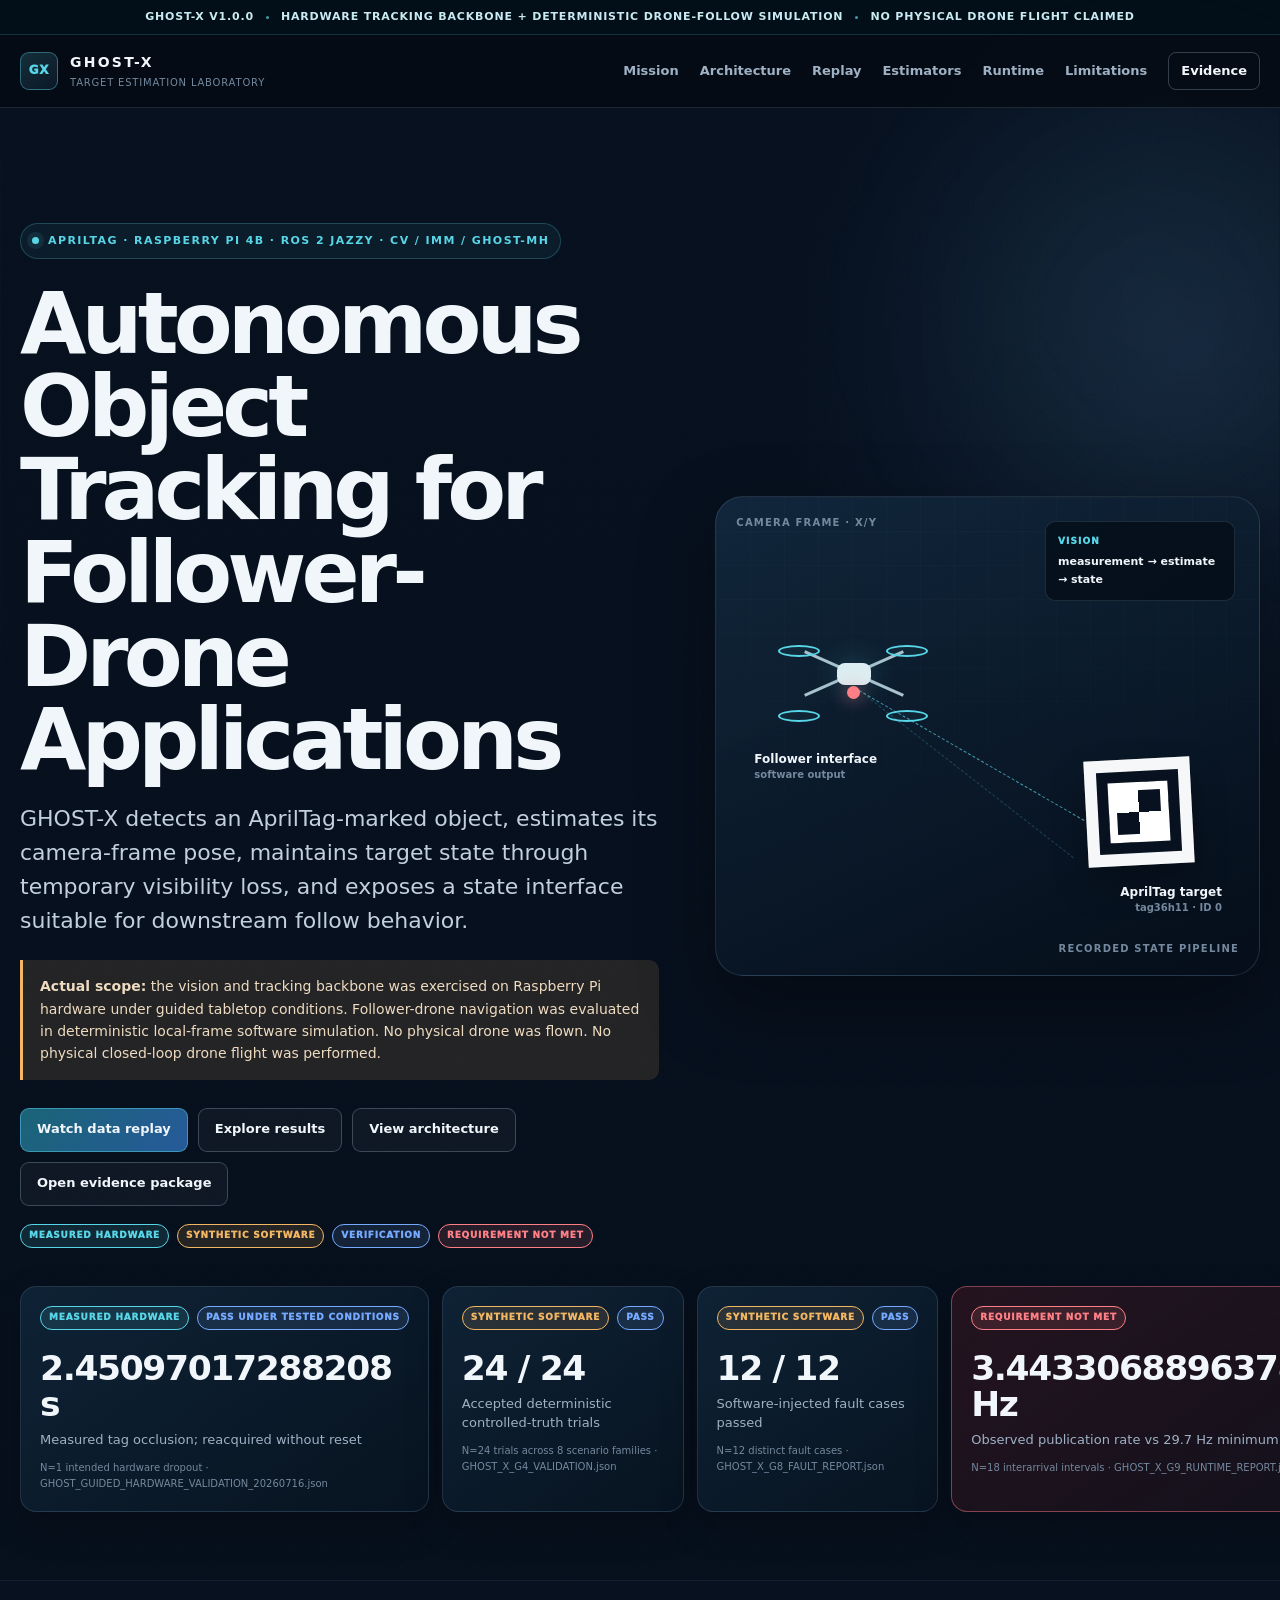
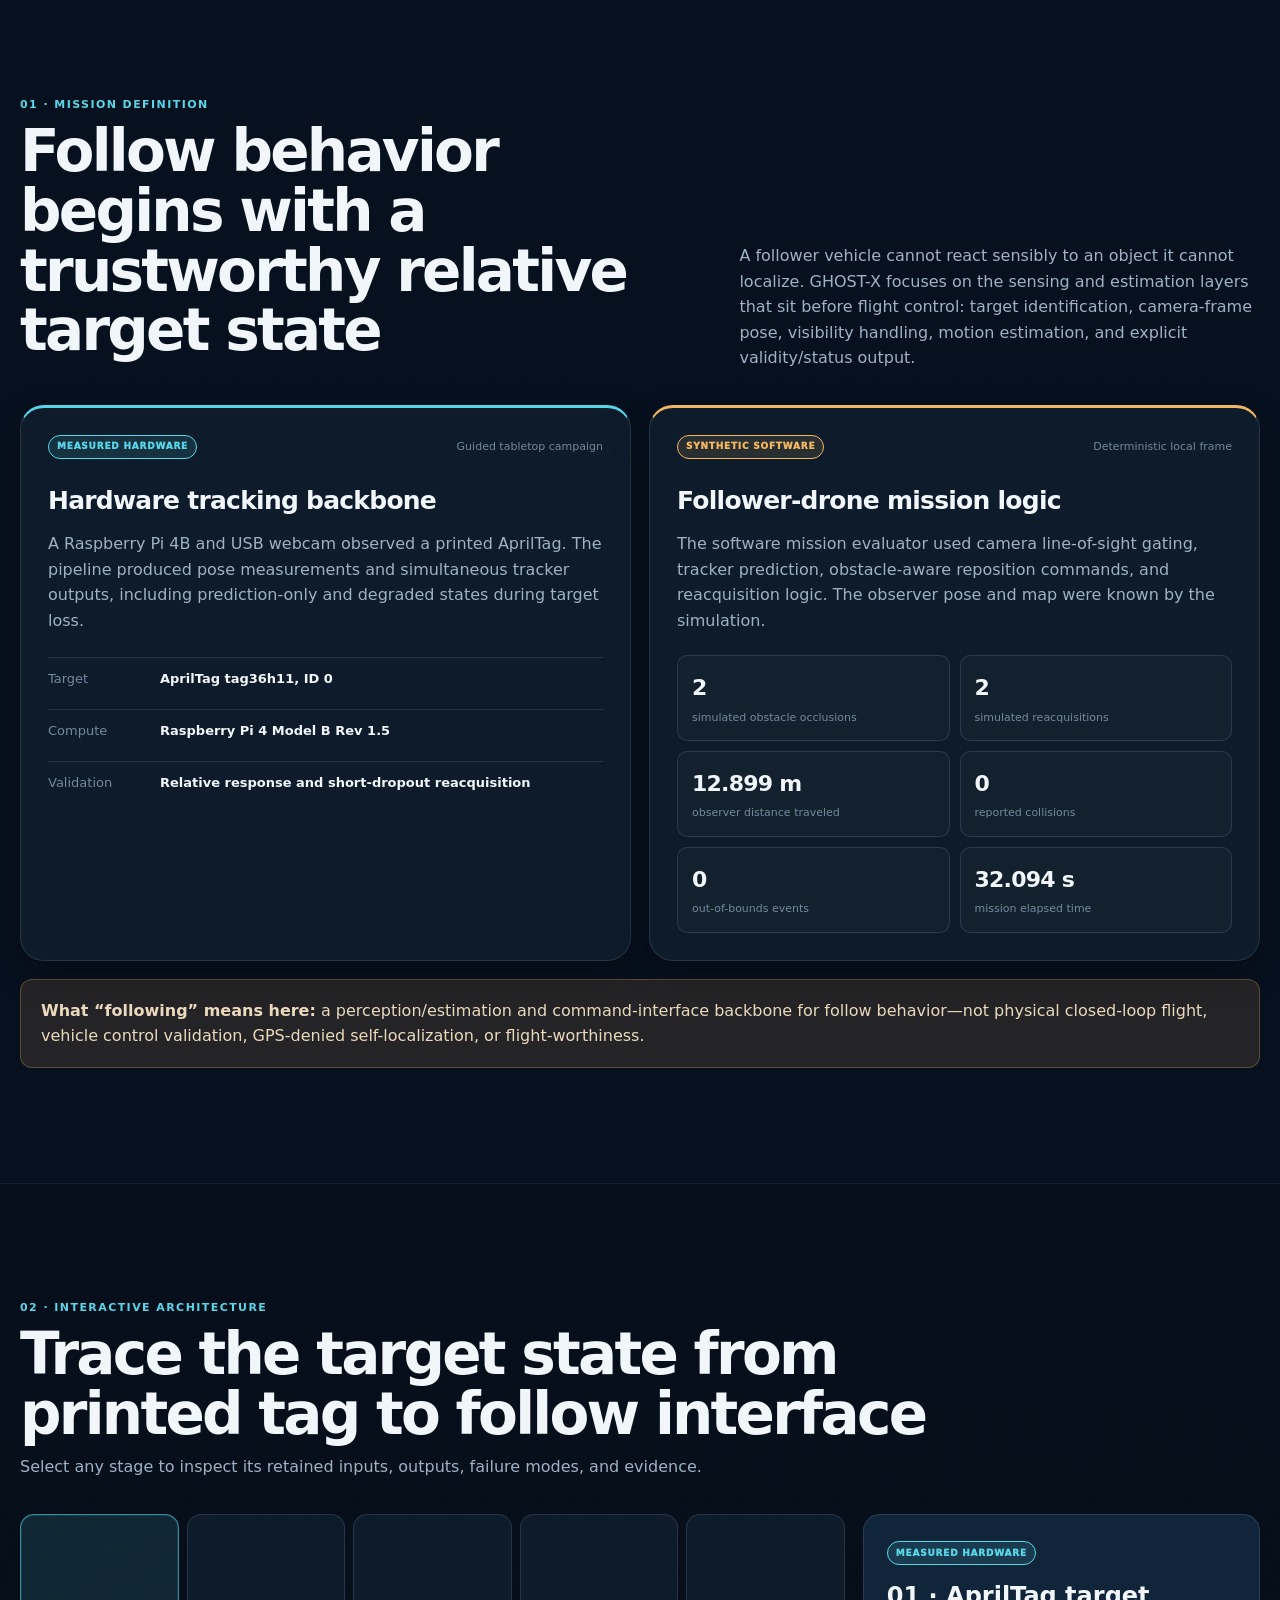
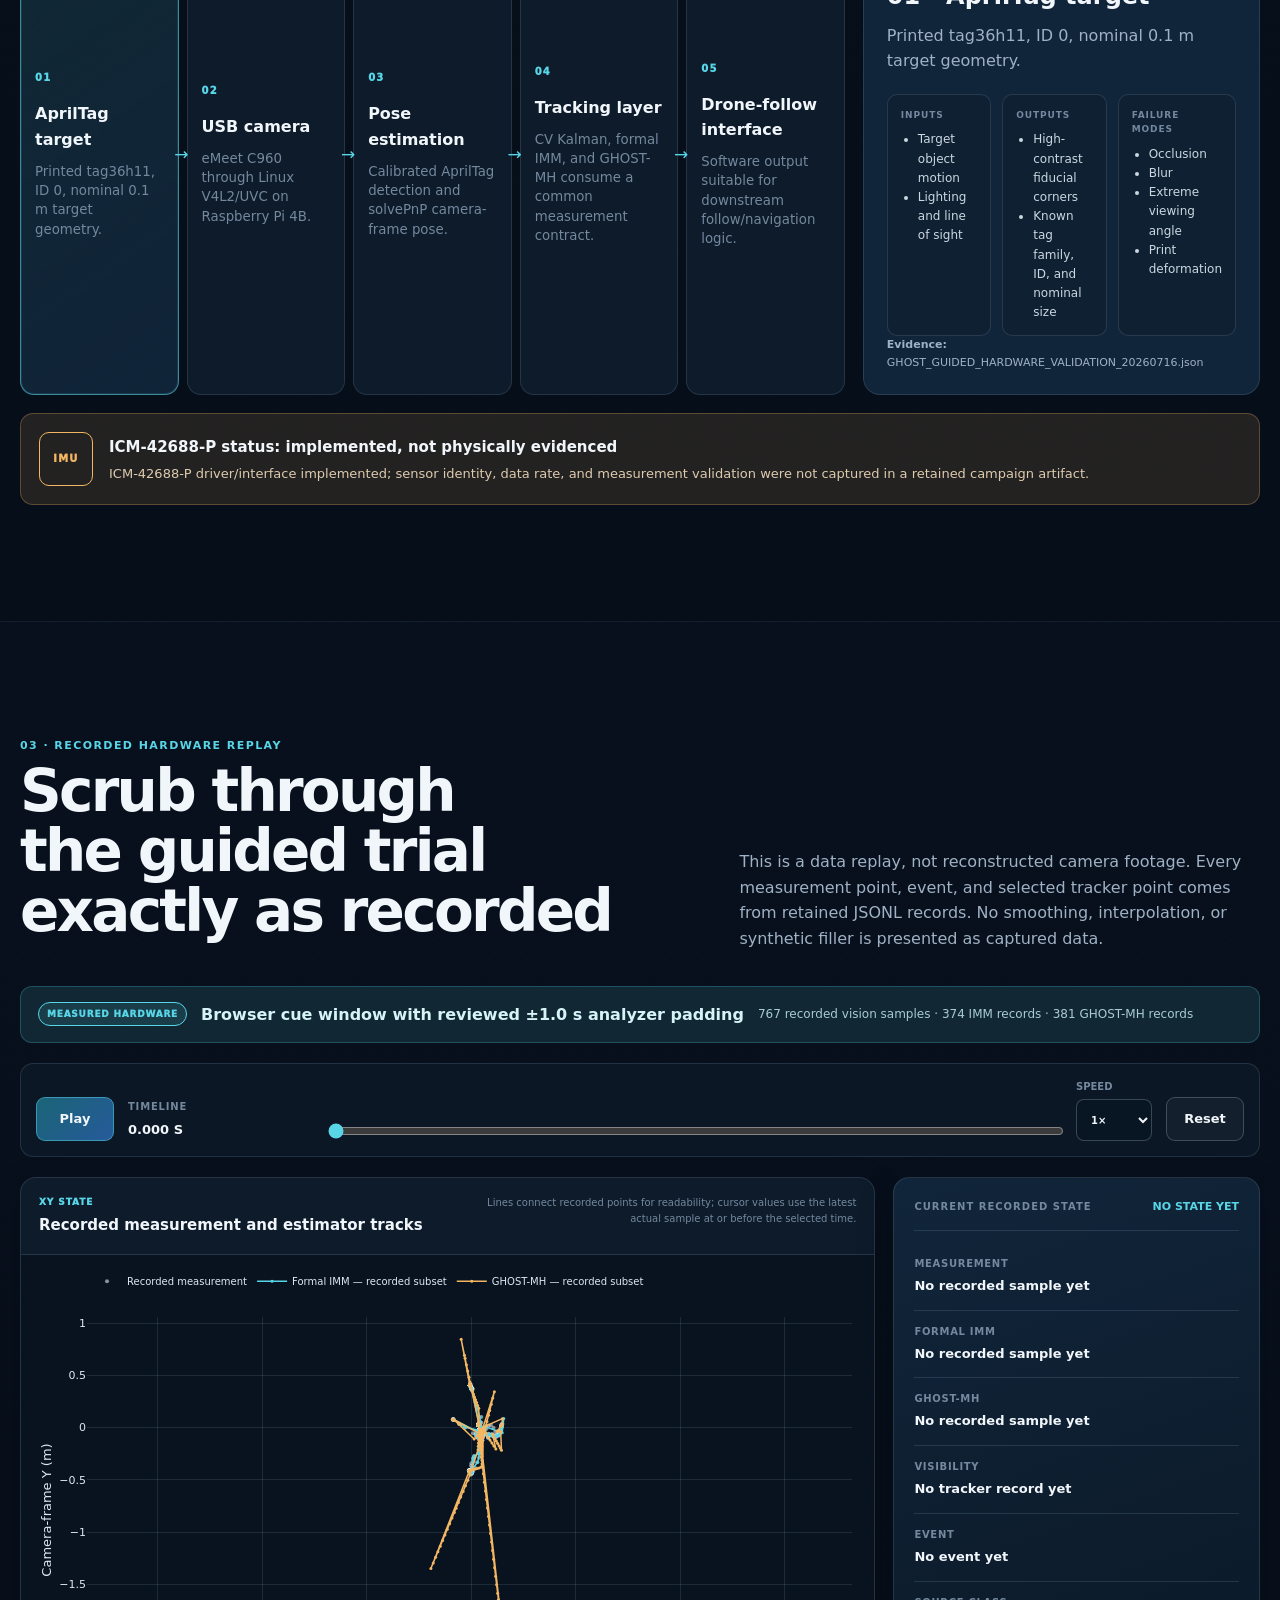
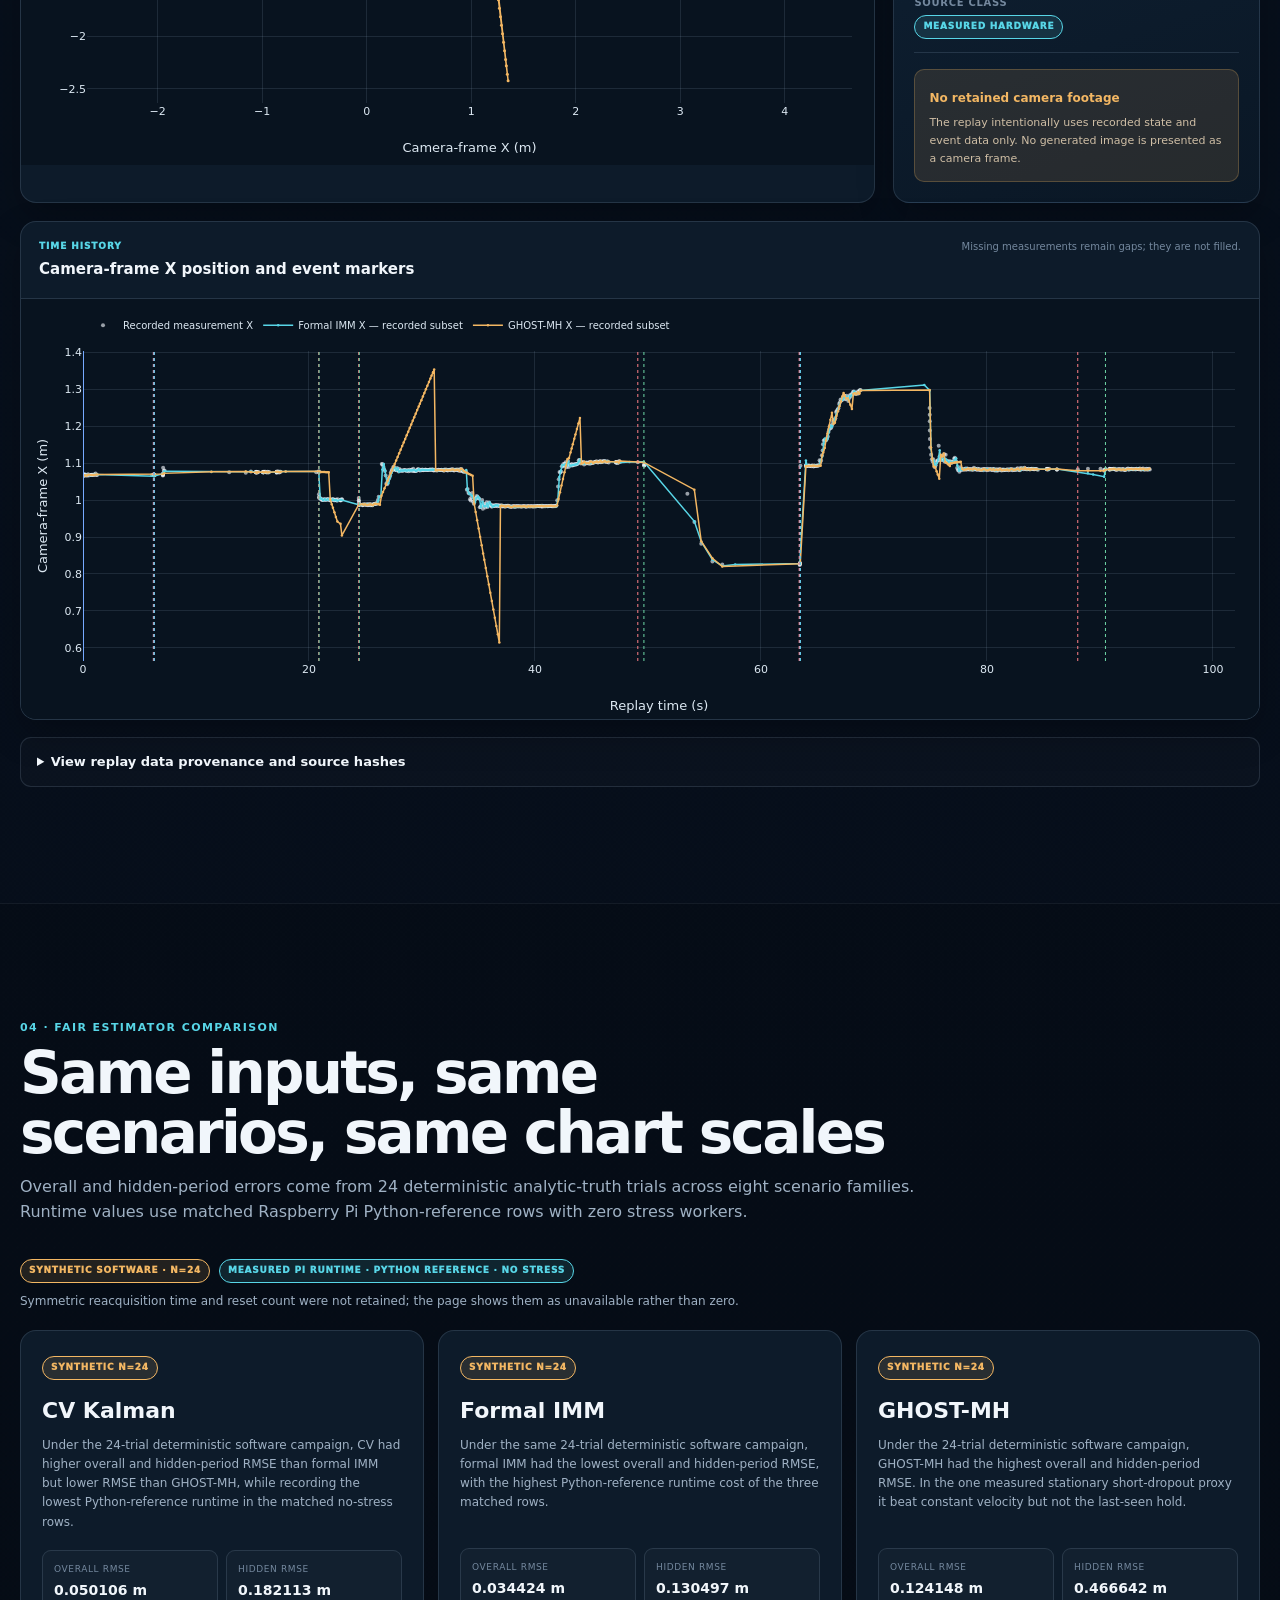
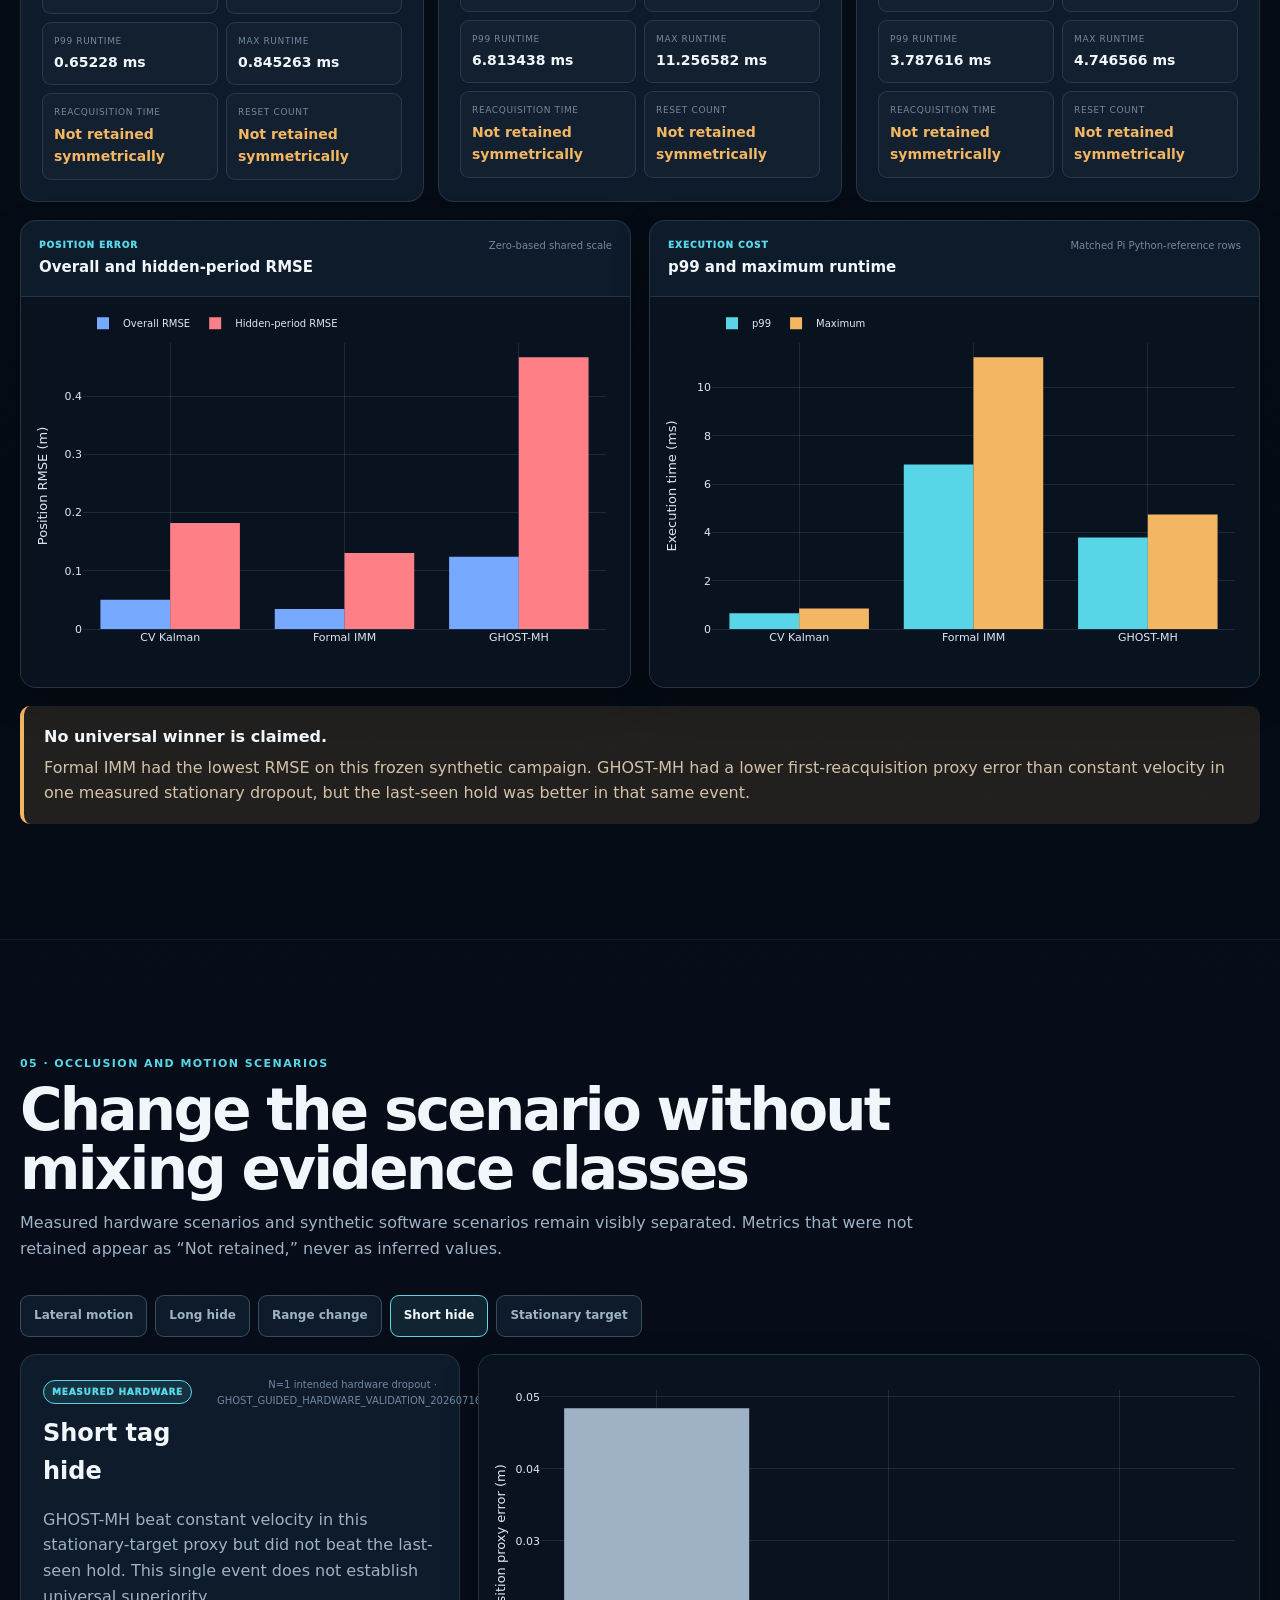
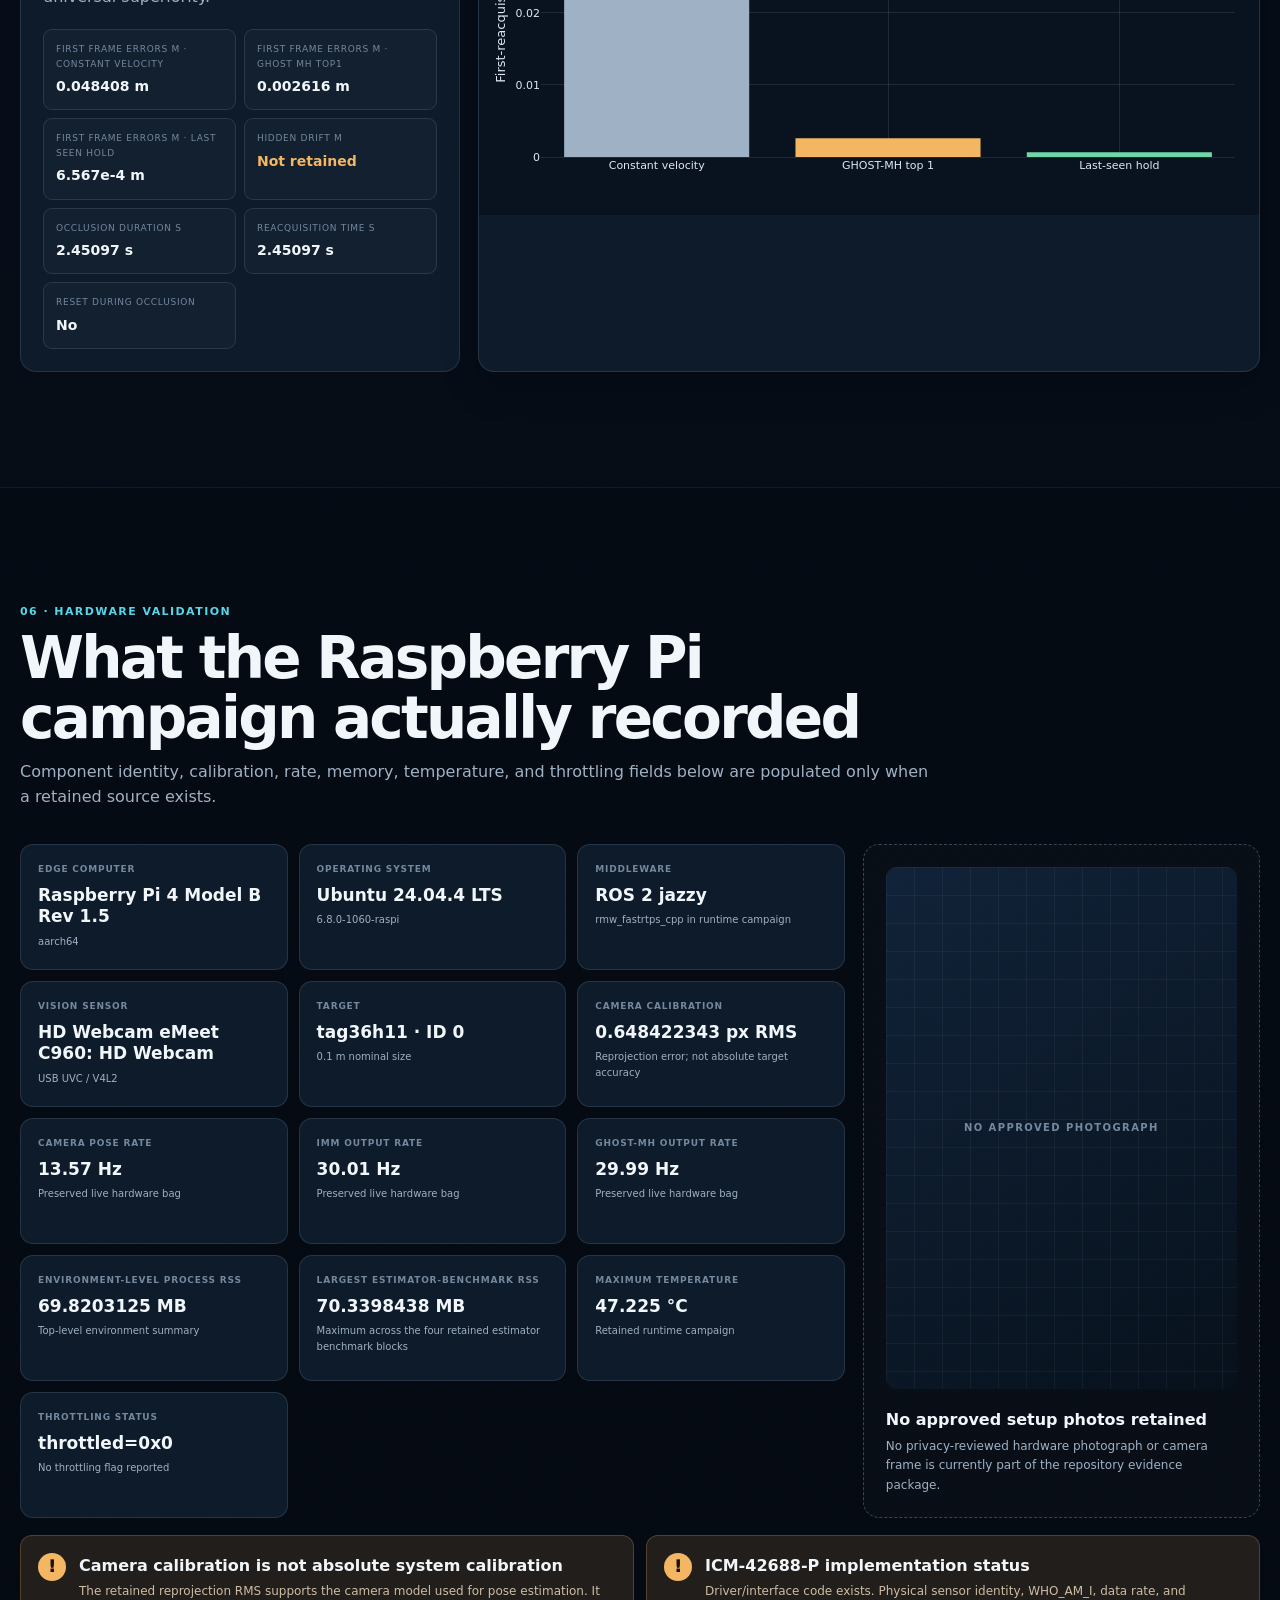
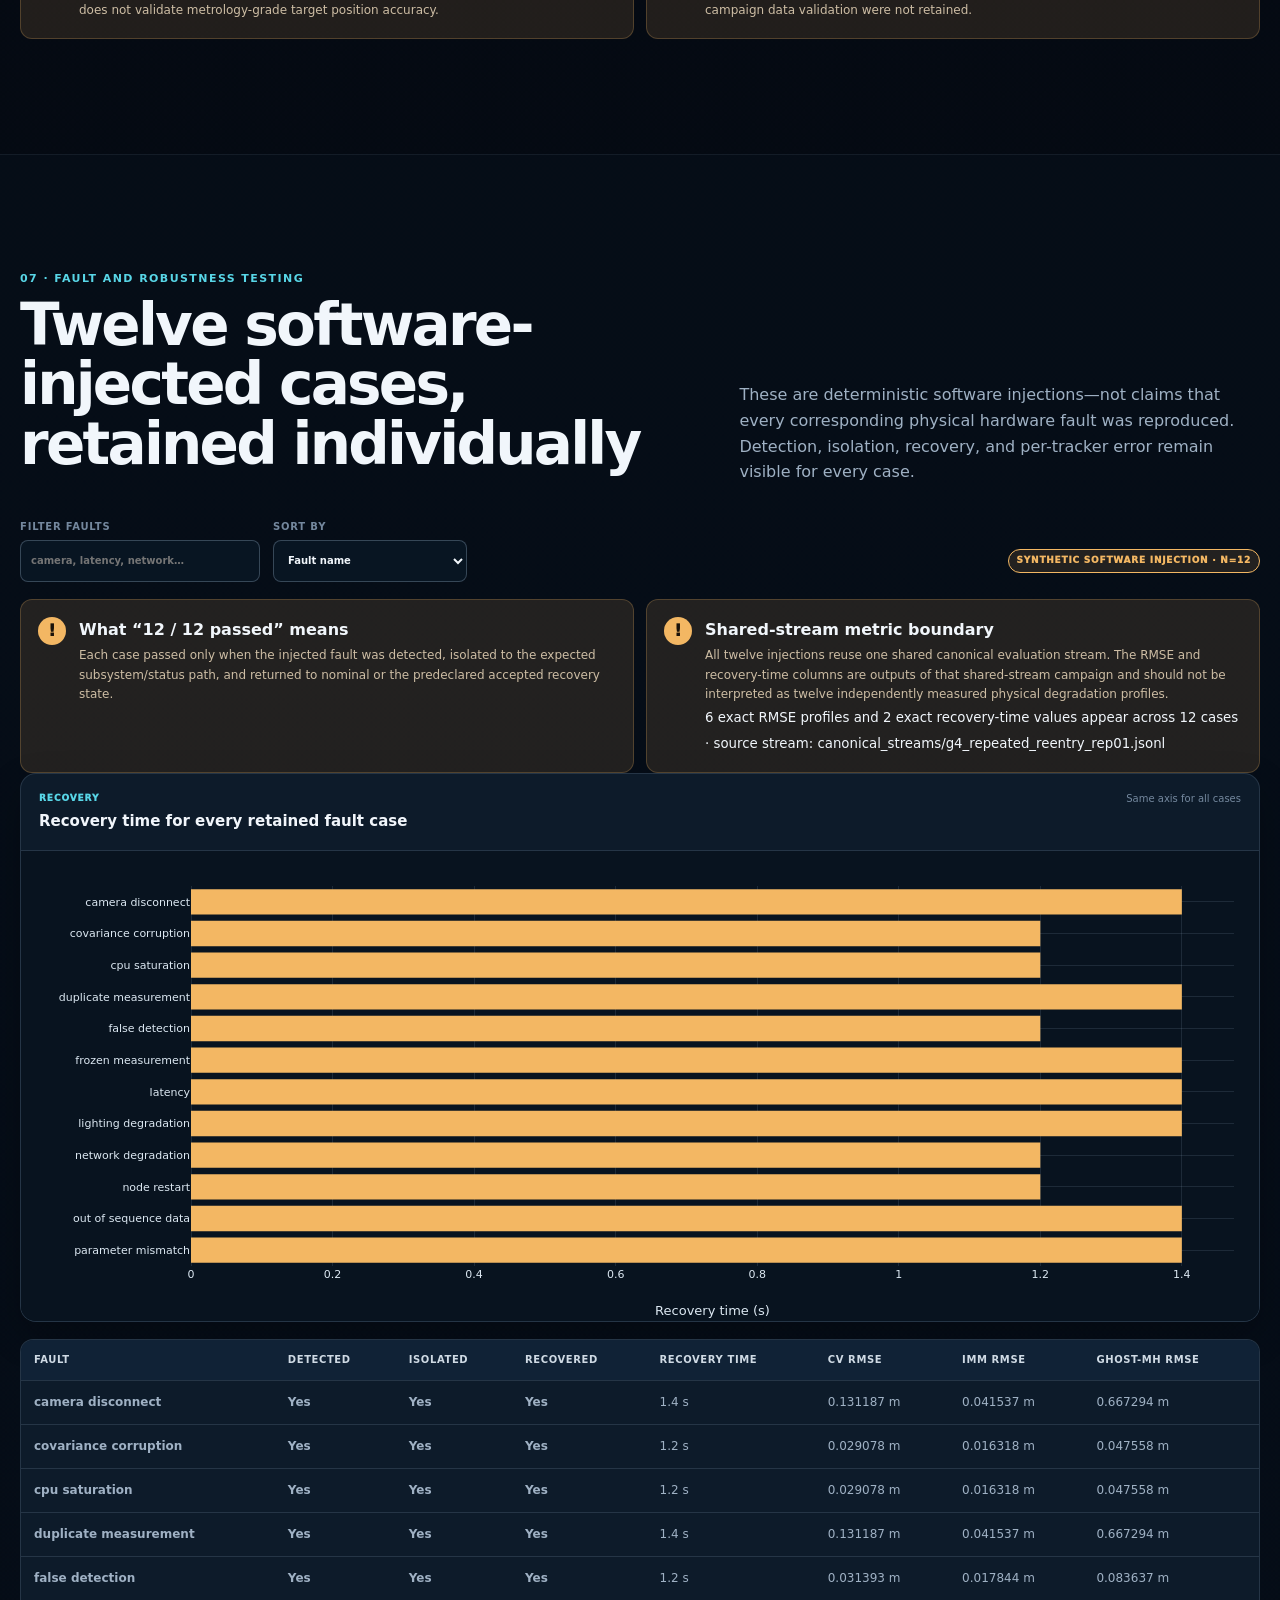
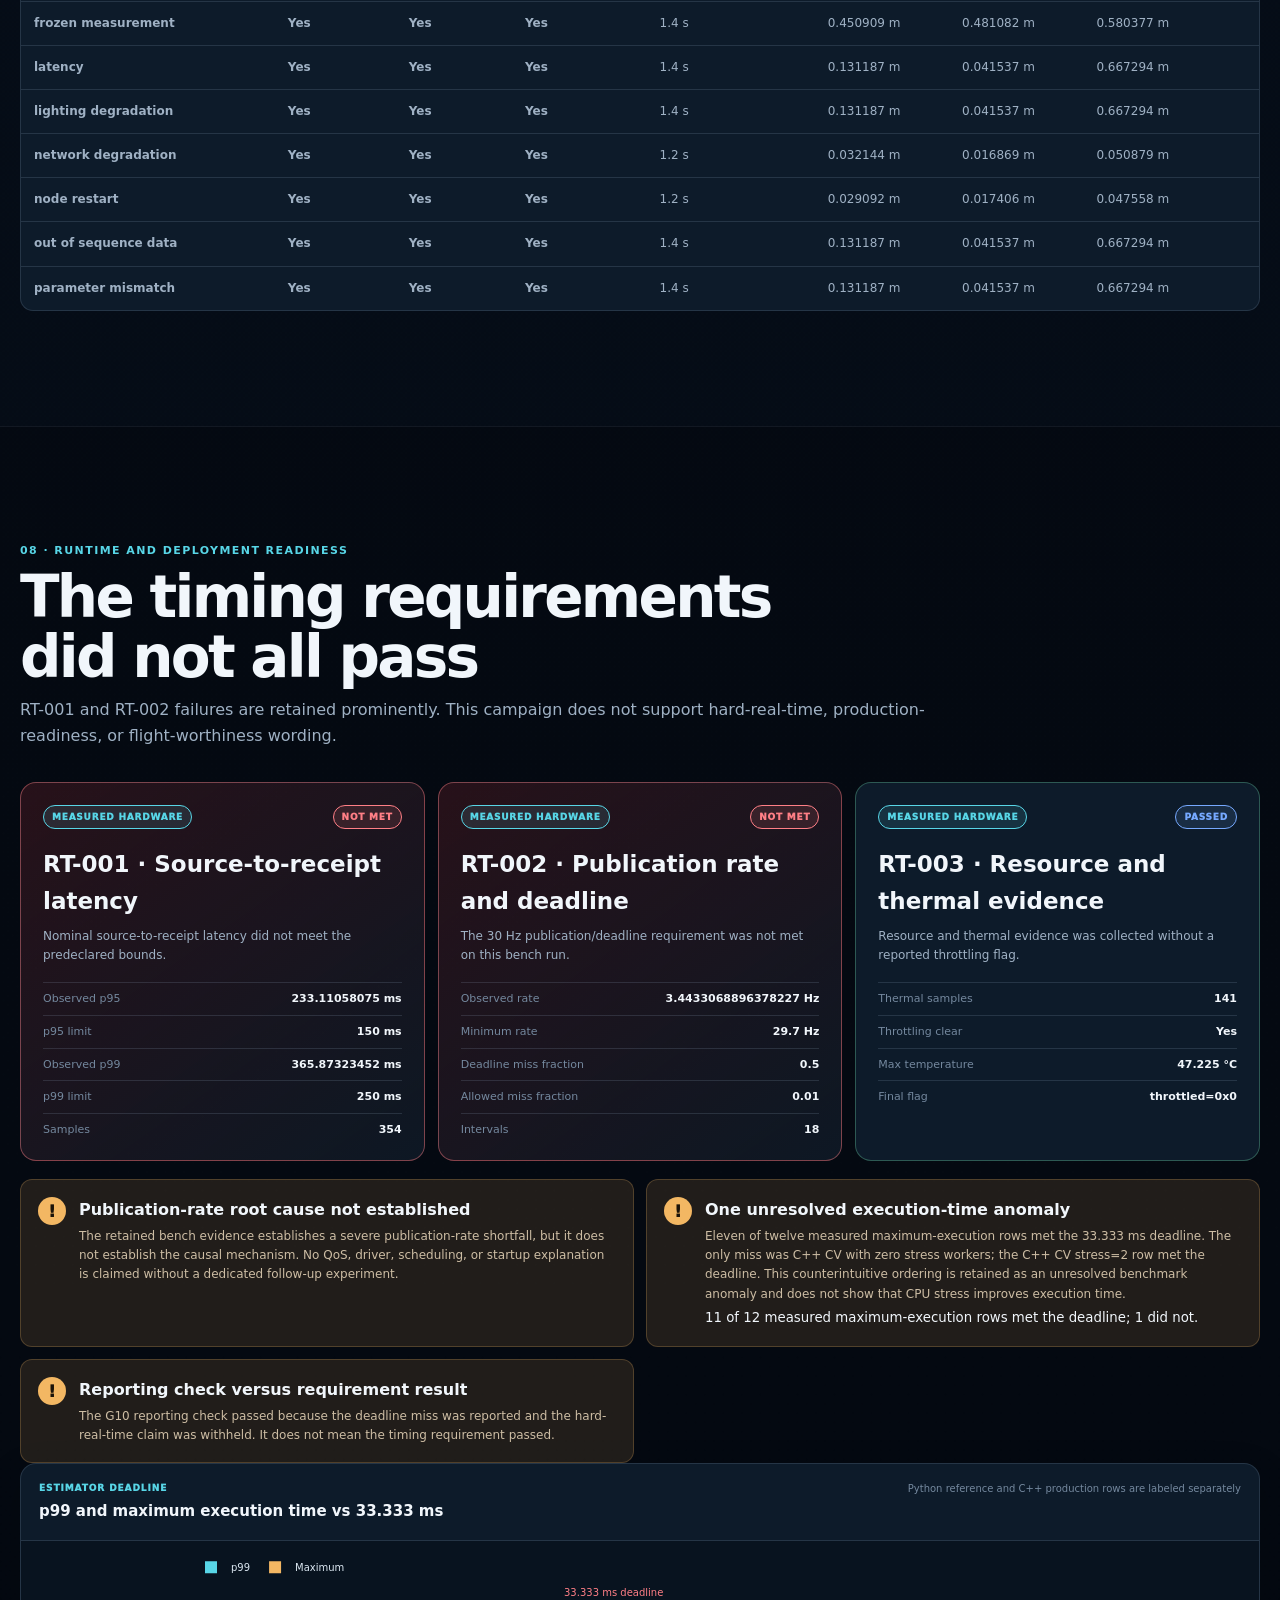
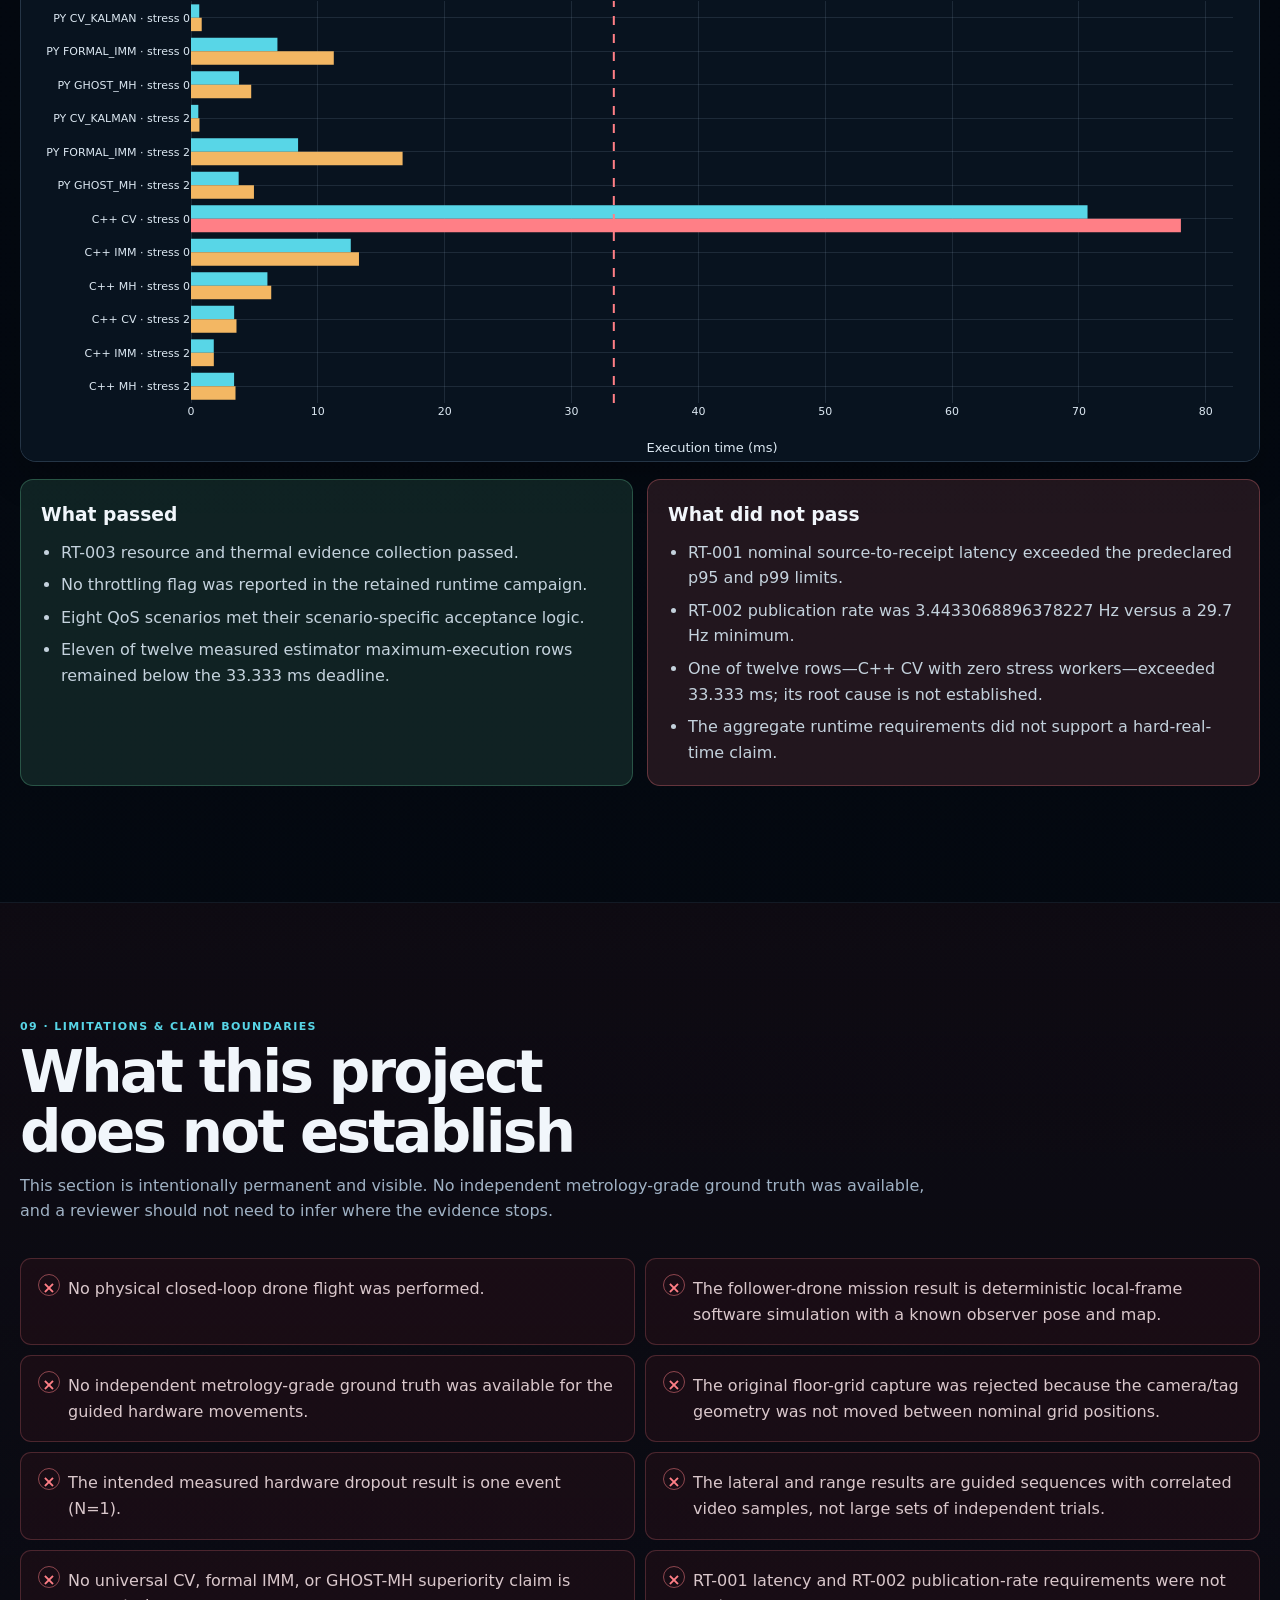
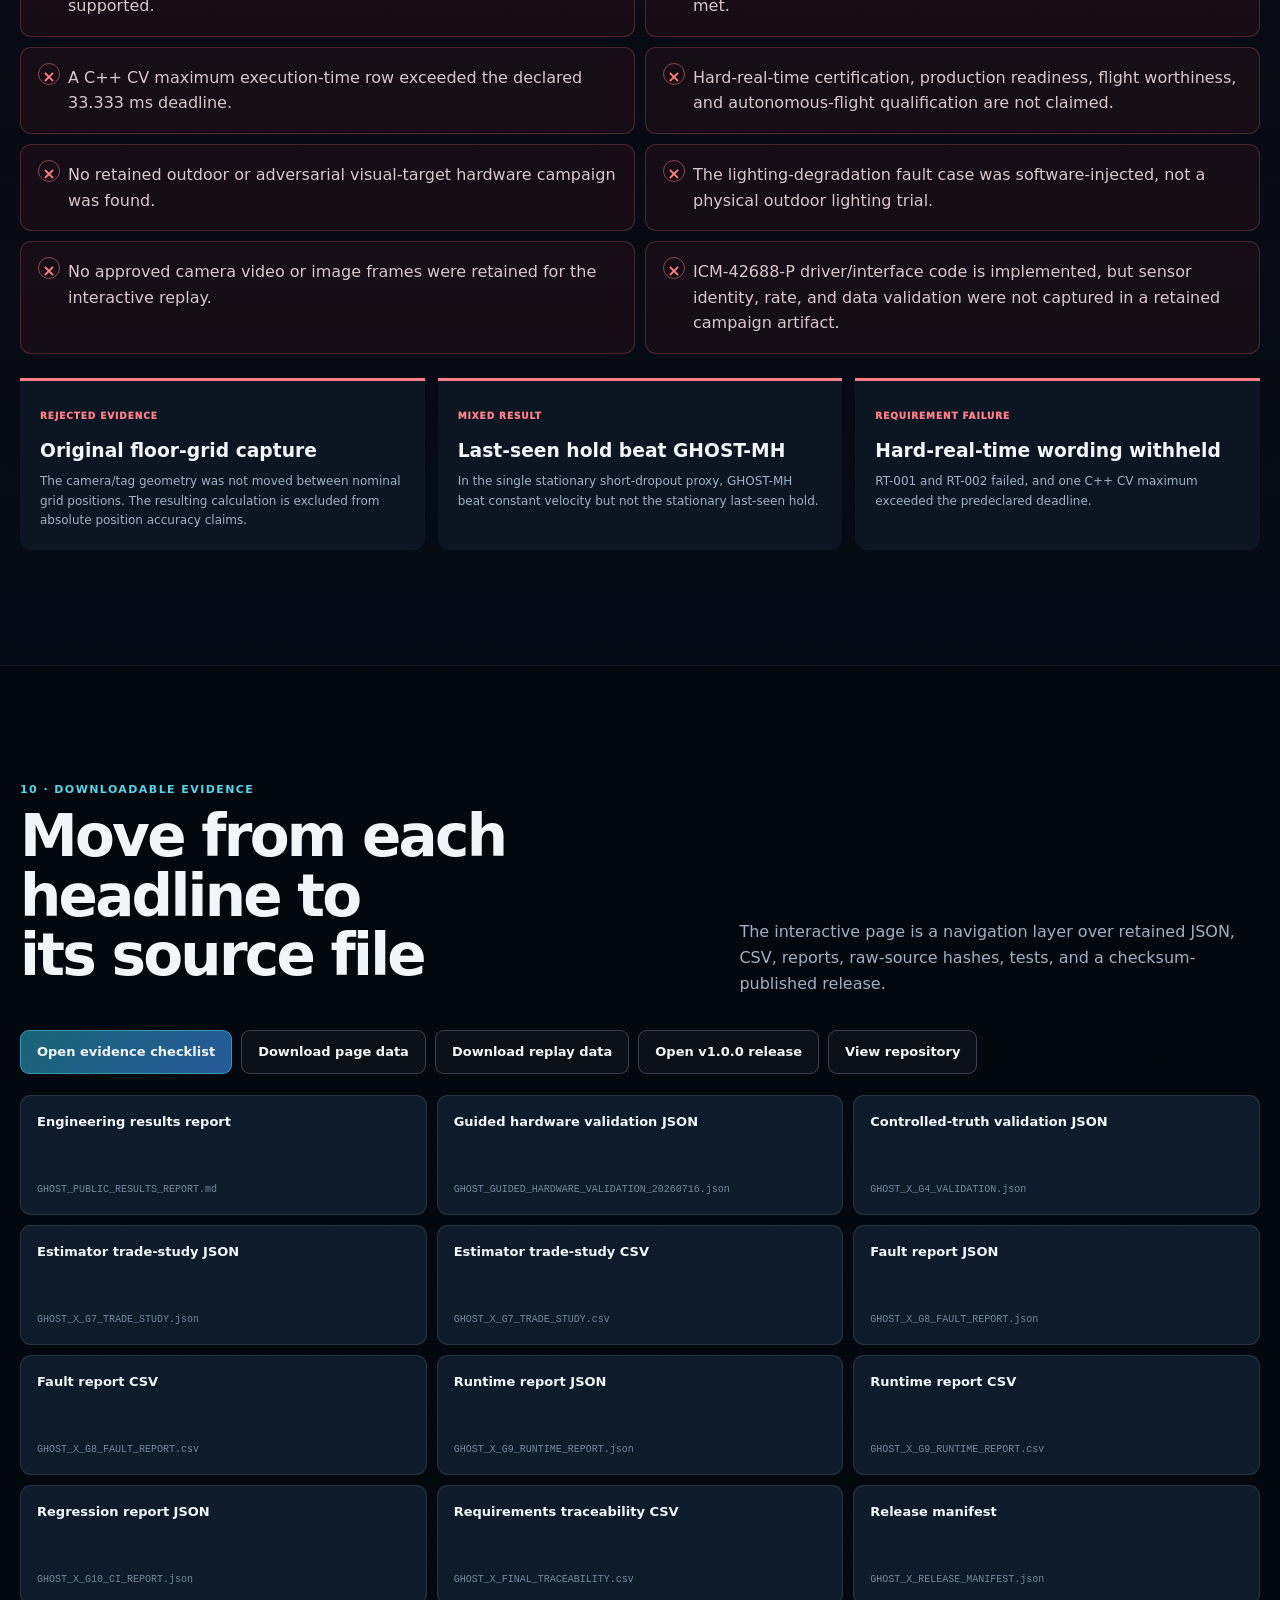
==== commit 76ff7347: "Clarify fault and runtime result interpretation" ====
--- a/ghost_sim_ros2/docs/index.html
+++ b/ghost_sim_ros2/docs/index.html
@@ -78,10 +78,10 @@
       </div>
 
       <div class="hero-metrics" id="hero-metrics" aria-live="polite">
-        <article class="metric-card skeleton-card"><span>Loading evidence…</span></article>
-        <article class="metric-card skeleton-card"><span>Loading evidence…</span></article>
-        <article class="metric-card skeleton-card"><span>Loading evidence…</span></article>
-        <article class="metric-card skeleton-card"><span>Loading evidence…</span></article>
+        <article class="metric-card skeleton-card"><span>Loading verified metrics from published JSON…</span></article>
+        <article class="metric-card skeleton-card"><span>Loading verified metrics from published JSON…</span></article>
+        <article class="metric-card skeleton-card"><span>Loading verified metrics from published JSON…</span></article>
+        <article class="metric-card skeleton-card"><span>Loading verified metrics from published JSON…</span></article>
       </div>
     </section>
 
@@ -111,7 +111,7 @@
             <div class="card-topline"><span class="evidence-badge synthetic">Synthetic software</span><span>Deterministic local frame</span></div>
             <h3>Follower-drone mission logic</h3>
             <p>The software mission evaluator used camera line-of-sight gating, tracker prediction, obstacle-aware reposition commands, and reacquisition logic. The observer pose and map were known by the simulation.</p>
-            <div class="mission-stats" id="mission-stats"><span>Loading mission evidence…</span></div>
+            <div class="mission-stats" id="mission-stats"><span>Loading measured and synthetic mission evidence…</span></div>
           </article>
         </div>
 
@@ -132,7 +132,7 @@
         <div class="architecture-layout">
           <div class="stage-rail" id="stage-rail" role="tablist" aria-label="GHOST-X system stages"></div>
           <article class="stage-detail" id="stage-detail" role="tabpanel" tabindex="0" aria-live="polite">
-            <p>Loading architecture evidence…</p>
+            <p>Loading evidence-backed stage details…</p>
           </article>
         </div>
 
@@ -187,11 +187,11 @@
           <aside class="replay-readout">
             <div class="readout-header"><span>Current recorded state</span><strong id="replay-state">Loading</strong></div>
             <dl class="readout-grid">
-              <div><dt>Measurement</dt><dd id="replay-measurement">Not available</dd></div>
-              <div><dt>Formal IMM</dt><dd id="replay-imm">Not available</dd></div>
-              <div><dt>GHOST-MH</dt><dd id="replay-mh">Not available</dd></div>
-              <div><dt>Visibility</dt><dd id="replay-visibility">Unknown</dd></div>
-              <div><dt>Event</dt><dd id="replay-event">None</dd></div>
+              <div><dt>Measurement</dt><dd id="replay-measurement">Awaiting recorded replay data</dd></div>
+              <div><dt>Formal IMM</dt><dd id="replay-imm">Awaiting recorded replay data</dd></div>
+              <div><dt>GHOST-MH</dt><dd id="replay-mh">Awaiting recorded replay data</dd></div>
+              <div><dt>Visibility</dt><dd id="replay-visibility">Awaiting recorded replay data</dd></div>
+              <div><dt>Event</dt><dd id="replay-event">Awaiting timeline events</dd></div>
               <div><dt>Source class</dt><dd><span class="evidence-badge measured">Measured hardware</span></dd></div>
             </dl>
             <div class="no-video-card"><strong>No retained camera footage</strong><p>The replay intentionally uses recorded state and event data only. No generated image is presented as a camera frame.</p></div>
@@ -314,6 +314,11 @@
           <span class="evidence-badge synthetic">Synthetic software injection · N=12</span>
         </div>
 
+        <div class="hardware-caveats fault-interpretation">
+          <article><span class="status-icon caution">!</span><div><strong>What “12 / 12 passed” means</strong><p id="fault-pass-definition">Loading fault acceptance definition…</p></div></article>
+          <article><span class="status-icon caution">!</span><div><strong>Shared-stream metric boundary</strong><p id="fault-metric-boundary">Loading fault metric interpretation…</p><small id="fault-group-summary"></small></div></article>
+        </div>
+
         <div class="plot-card fault-chart-card">
           <div class="plot-heading"><div><span>Recovery</span><strong>Recovery time for every retained fault case</strong></div><small>Same axis for all cases</small></div>
           <div id="fault-recovery-chart" class="plot" role="img" aria-label="Recovery times for twelve software-injected fault cases"></div>
@@ -337,6 +342,12 @@
         </div>
 
         <div class="requirement-grid" id="runtime-requirements"></div>
+
+        <div class="hardware-caveats runtime-interpretation">
+          <article><span class="status-icon caution">!</span><div><strong>Publication-rate root cause not established</strong><p id="rt002-interpretation">Loading runtime interpretation…</p></div></article>
+          <article><span class="status-icon caution">!</span><div><strong>One unresolved execution-time anomaly</strong><p id="deadline-anomaly-interpretation">Loading deadline-row interpretation…</p><small id="deadline-row-summary"></small></div></article>
+          <article><span class="status-icon caution">!</span><div><strong>Reporting check versus requirement result</strong><p id="reporting-check-interpretation">Loading claim-governance interpretation…</p></div></article>
+        </div>
 
         <div class="plot-card runtime-chart-card">
           <div class="plot-heading"><div><span>Estimator deadline</span><strong>p99 and maximum execution time vs 33.333 ms</strong></div><small>Python reference and C++ production rows are labeled separately</small></div>
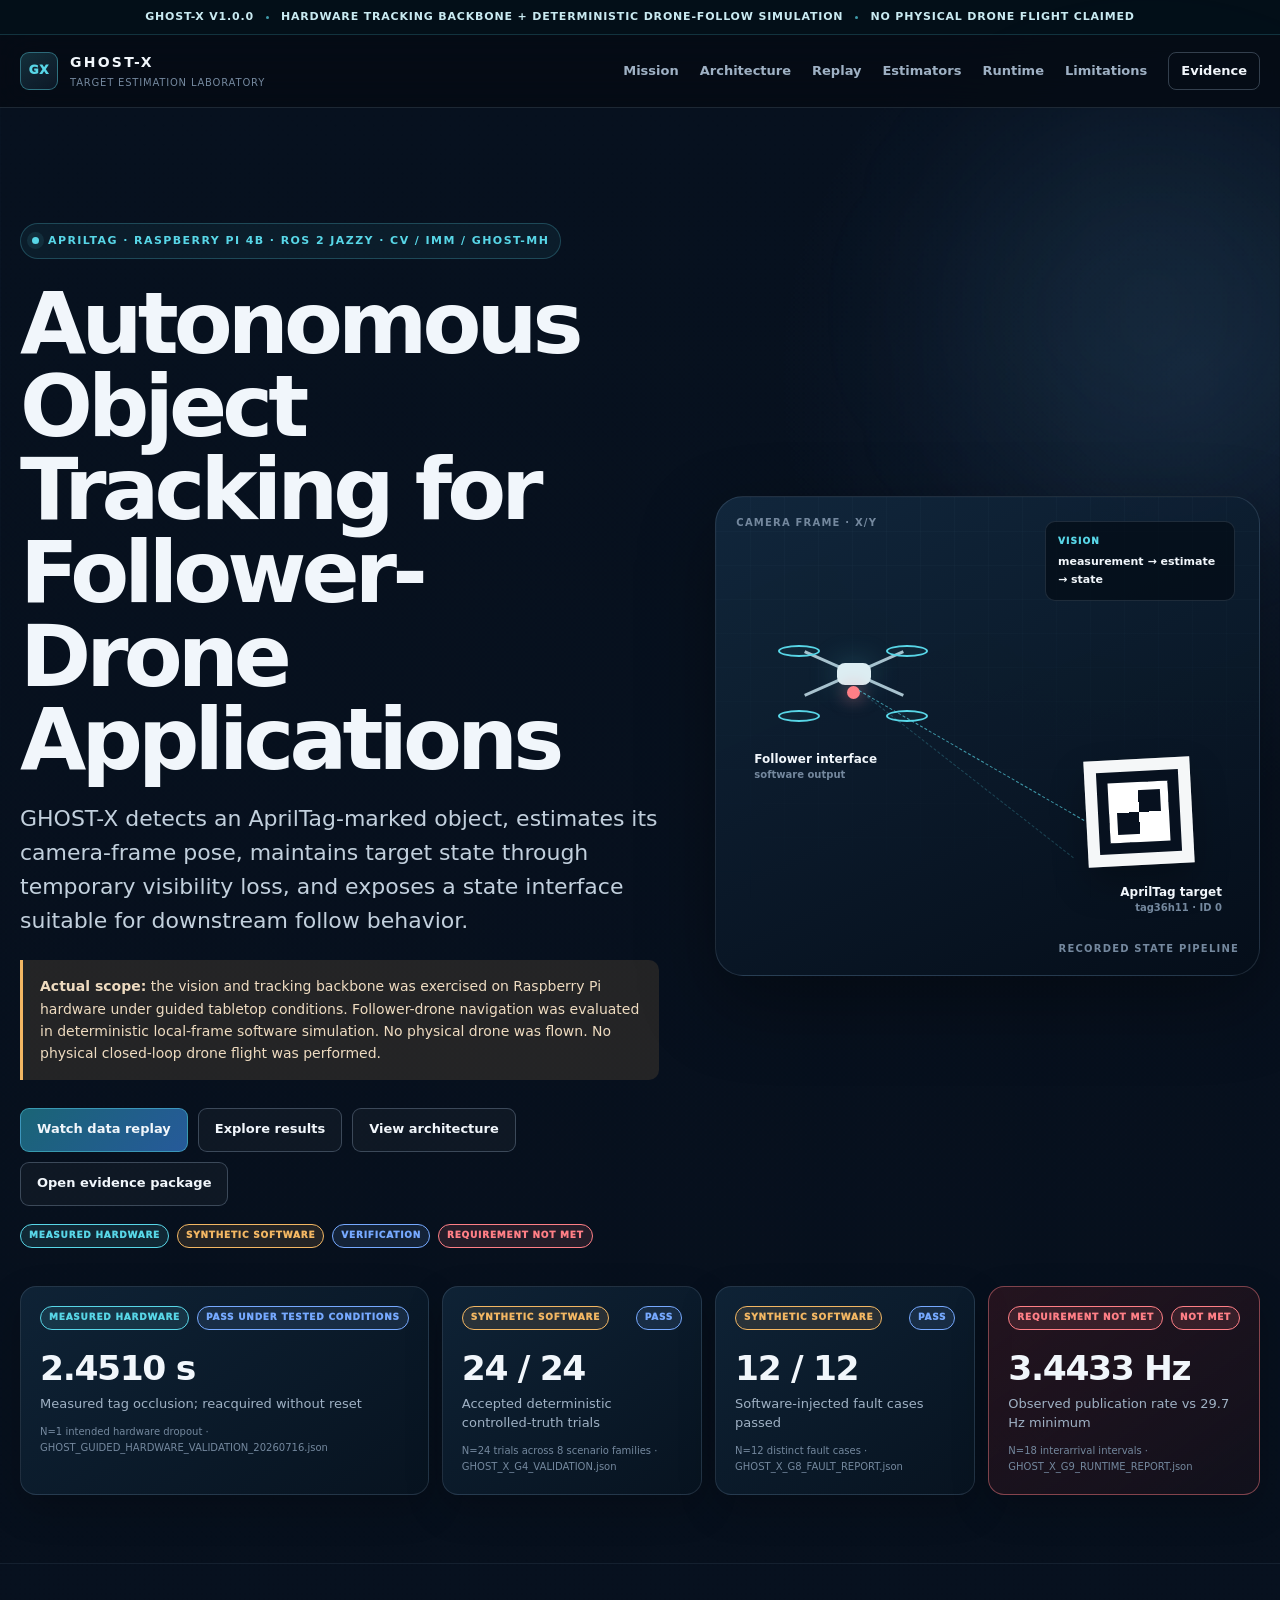
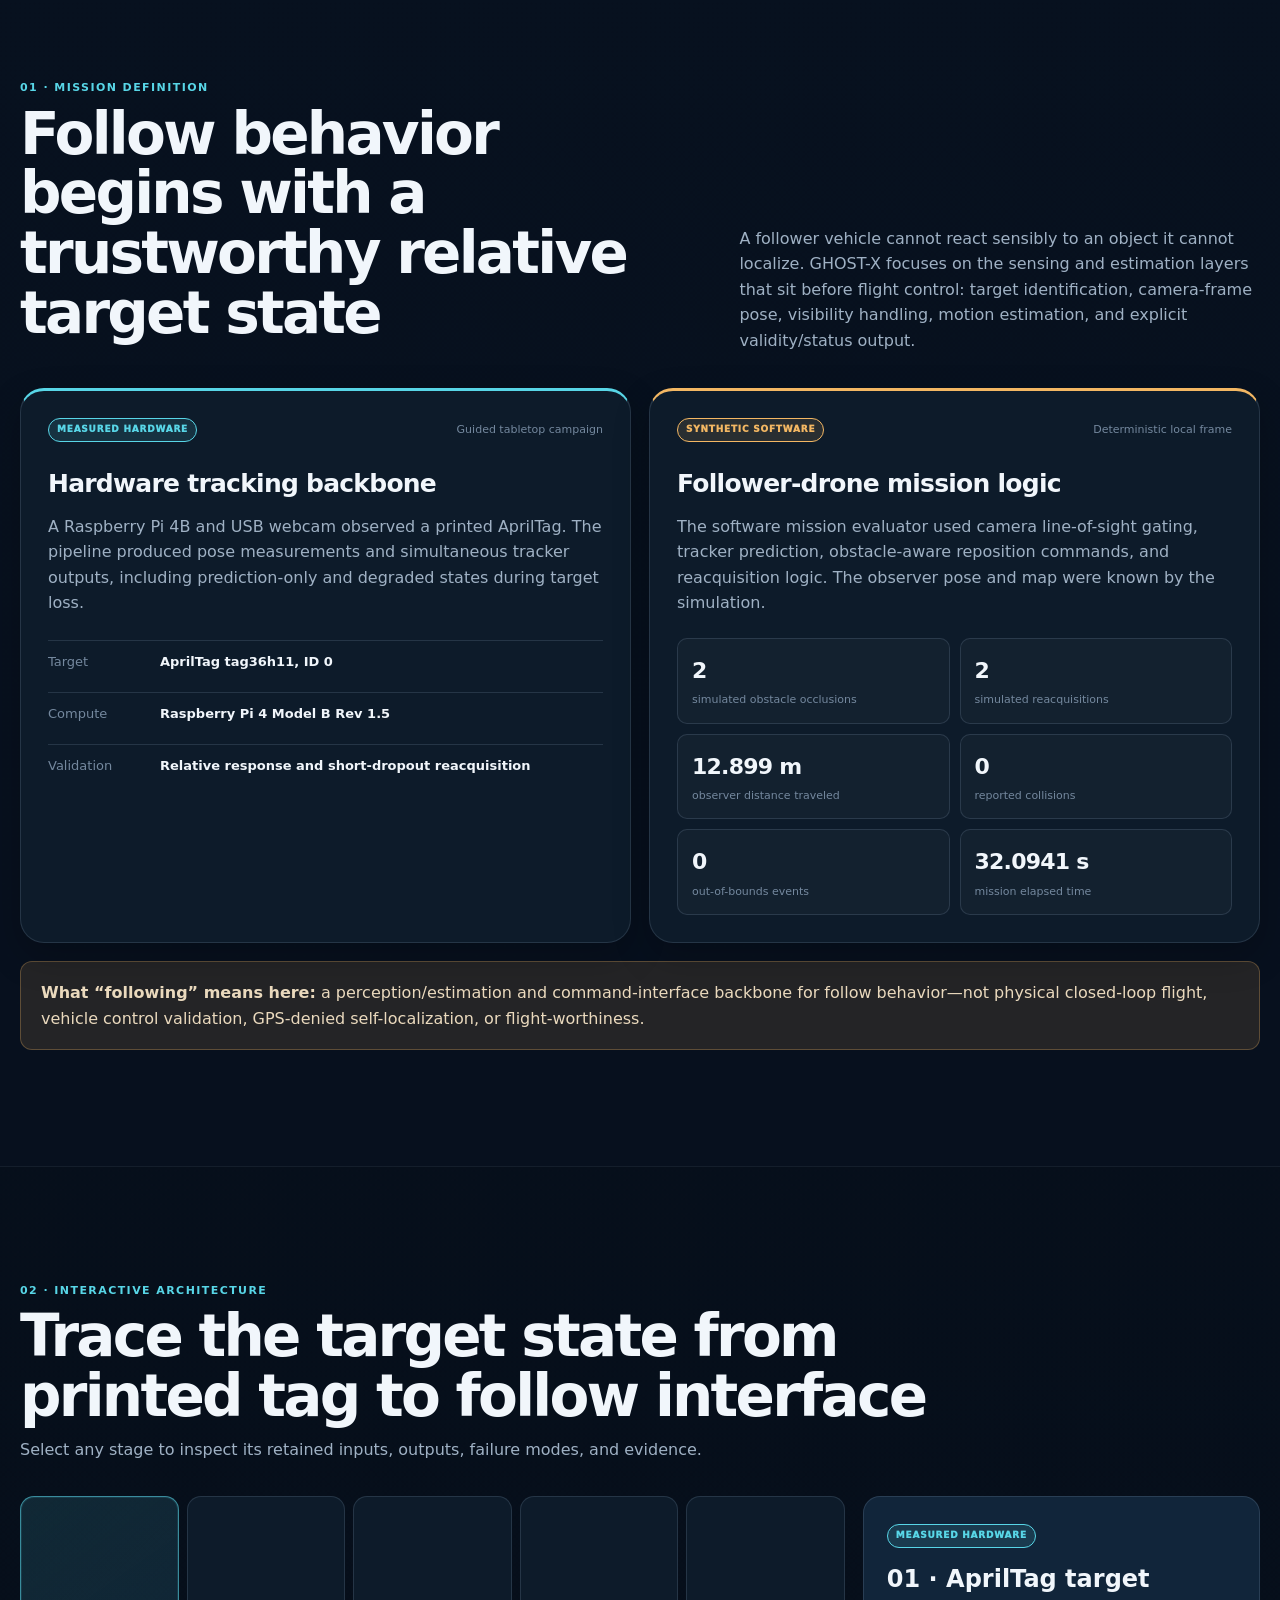
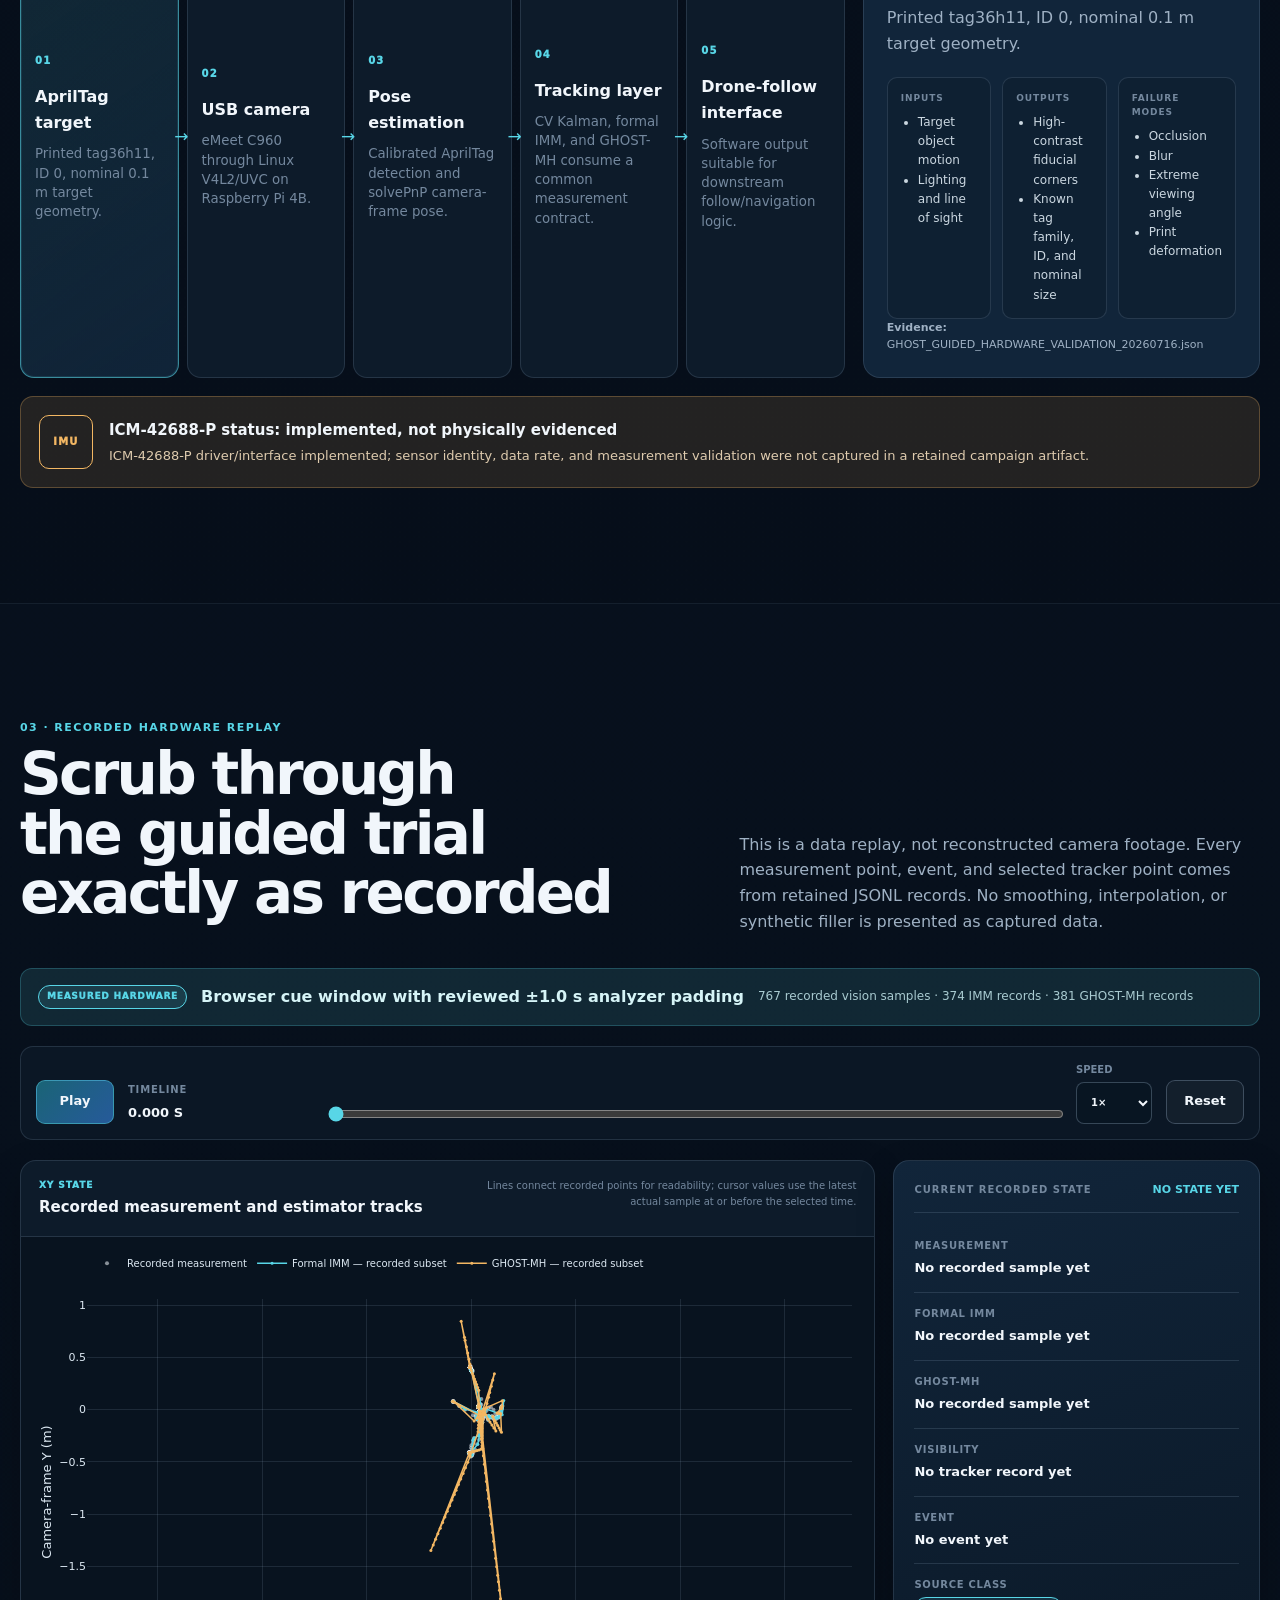
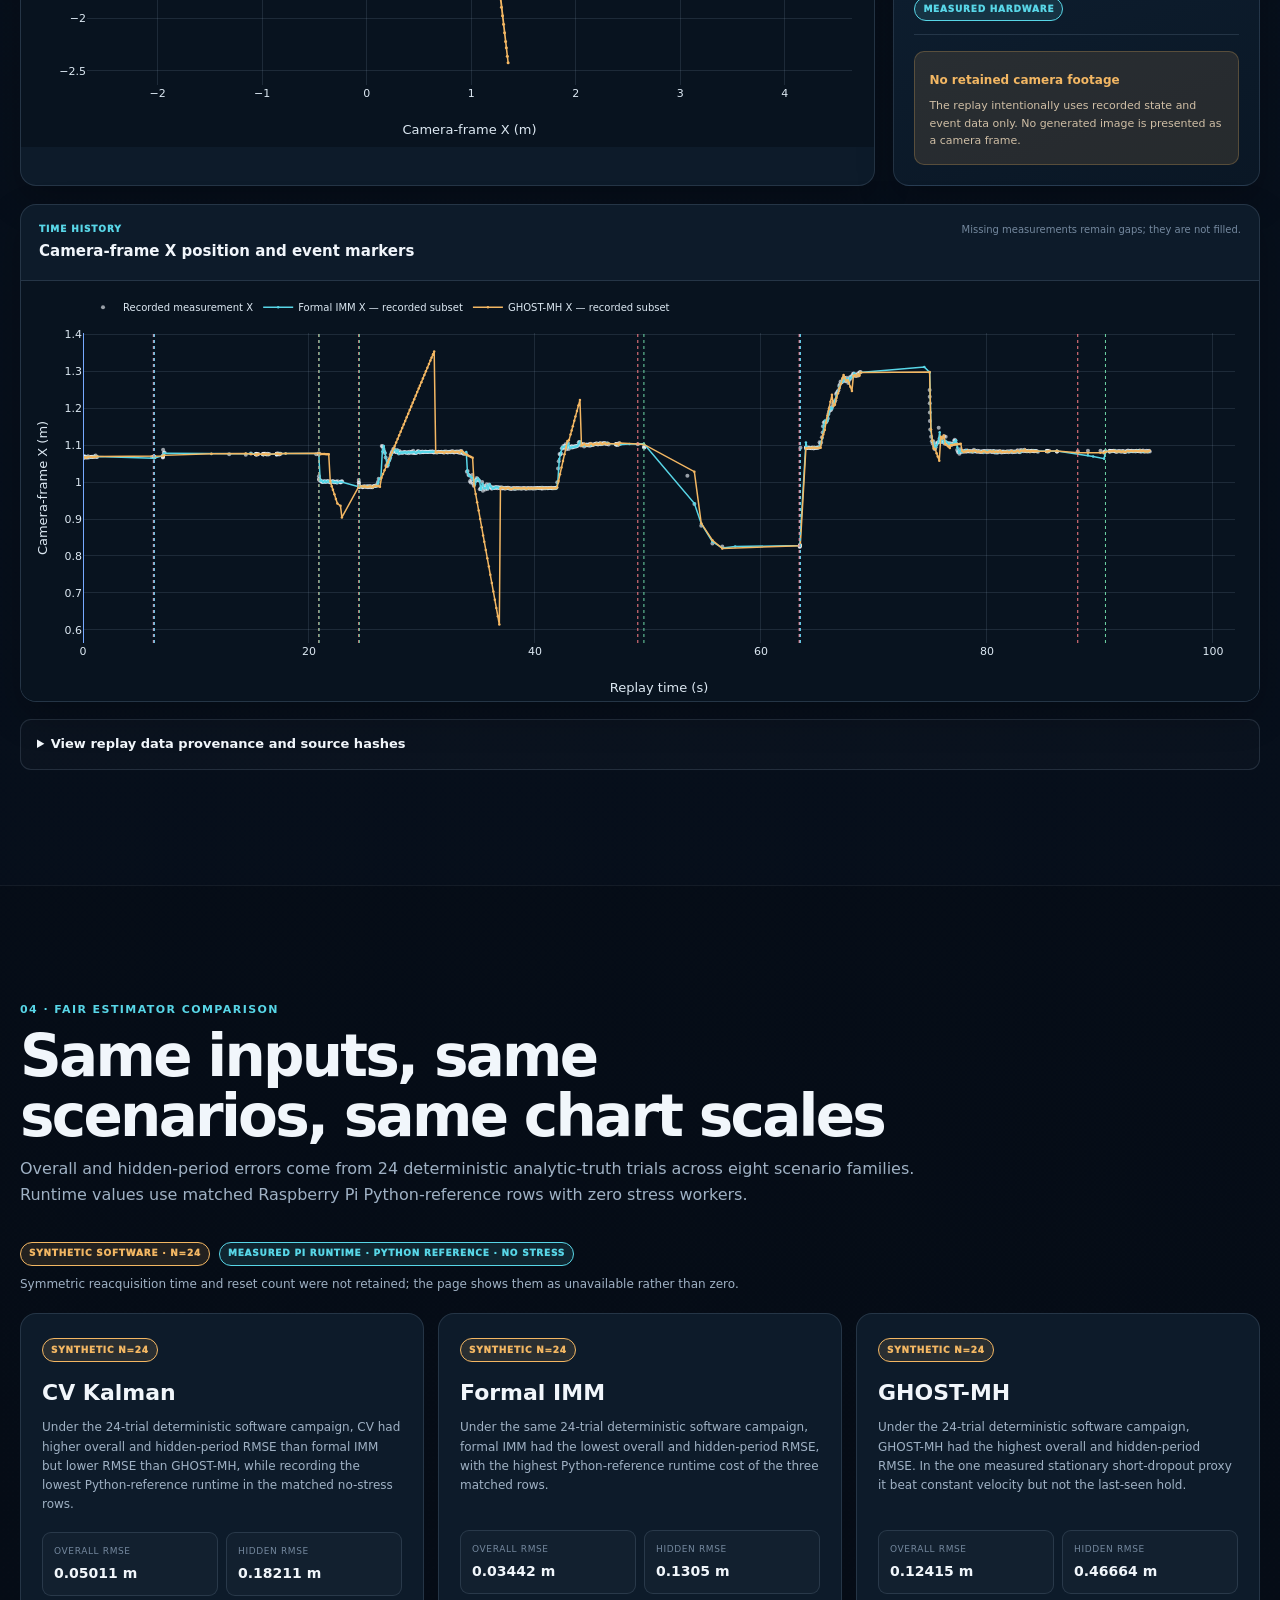
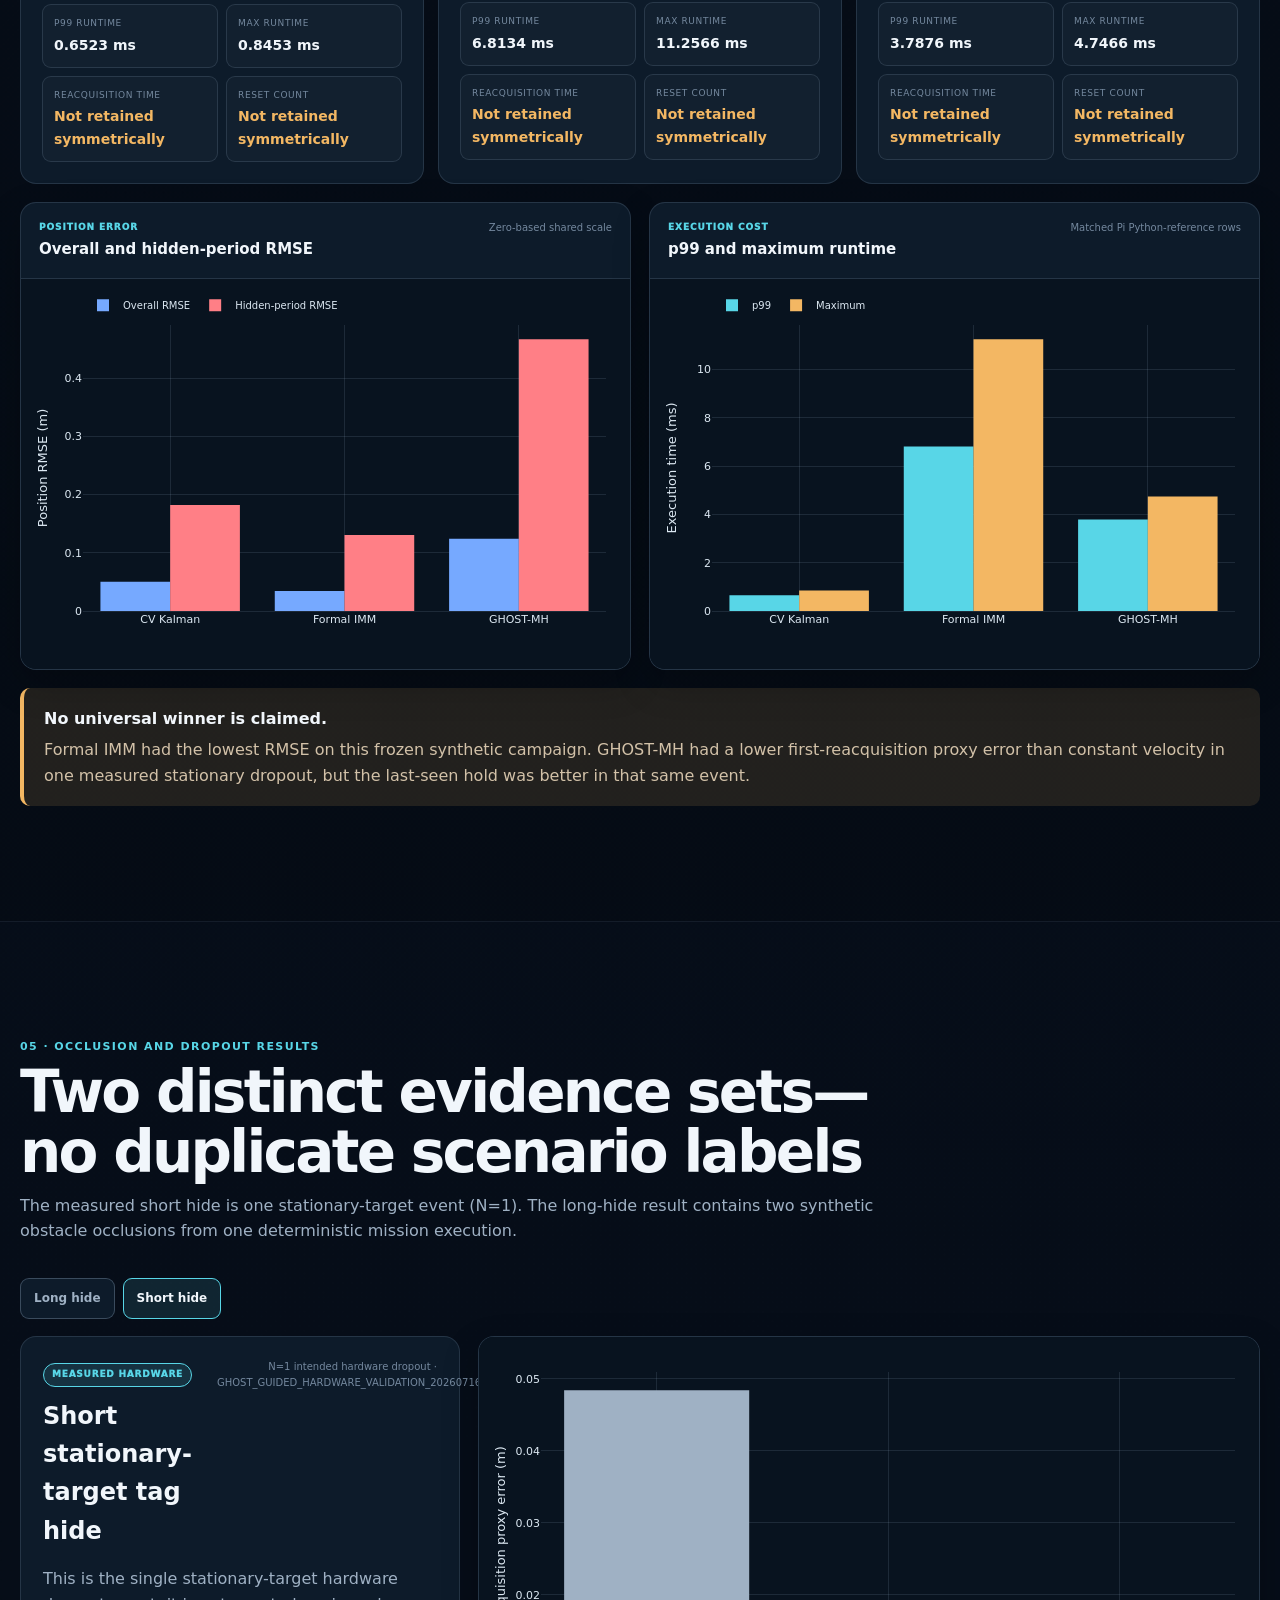
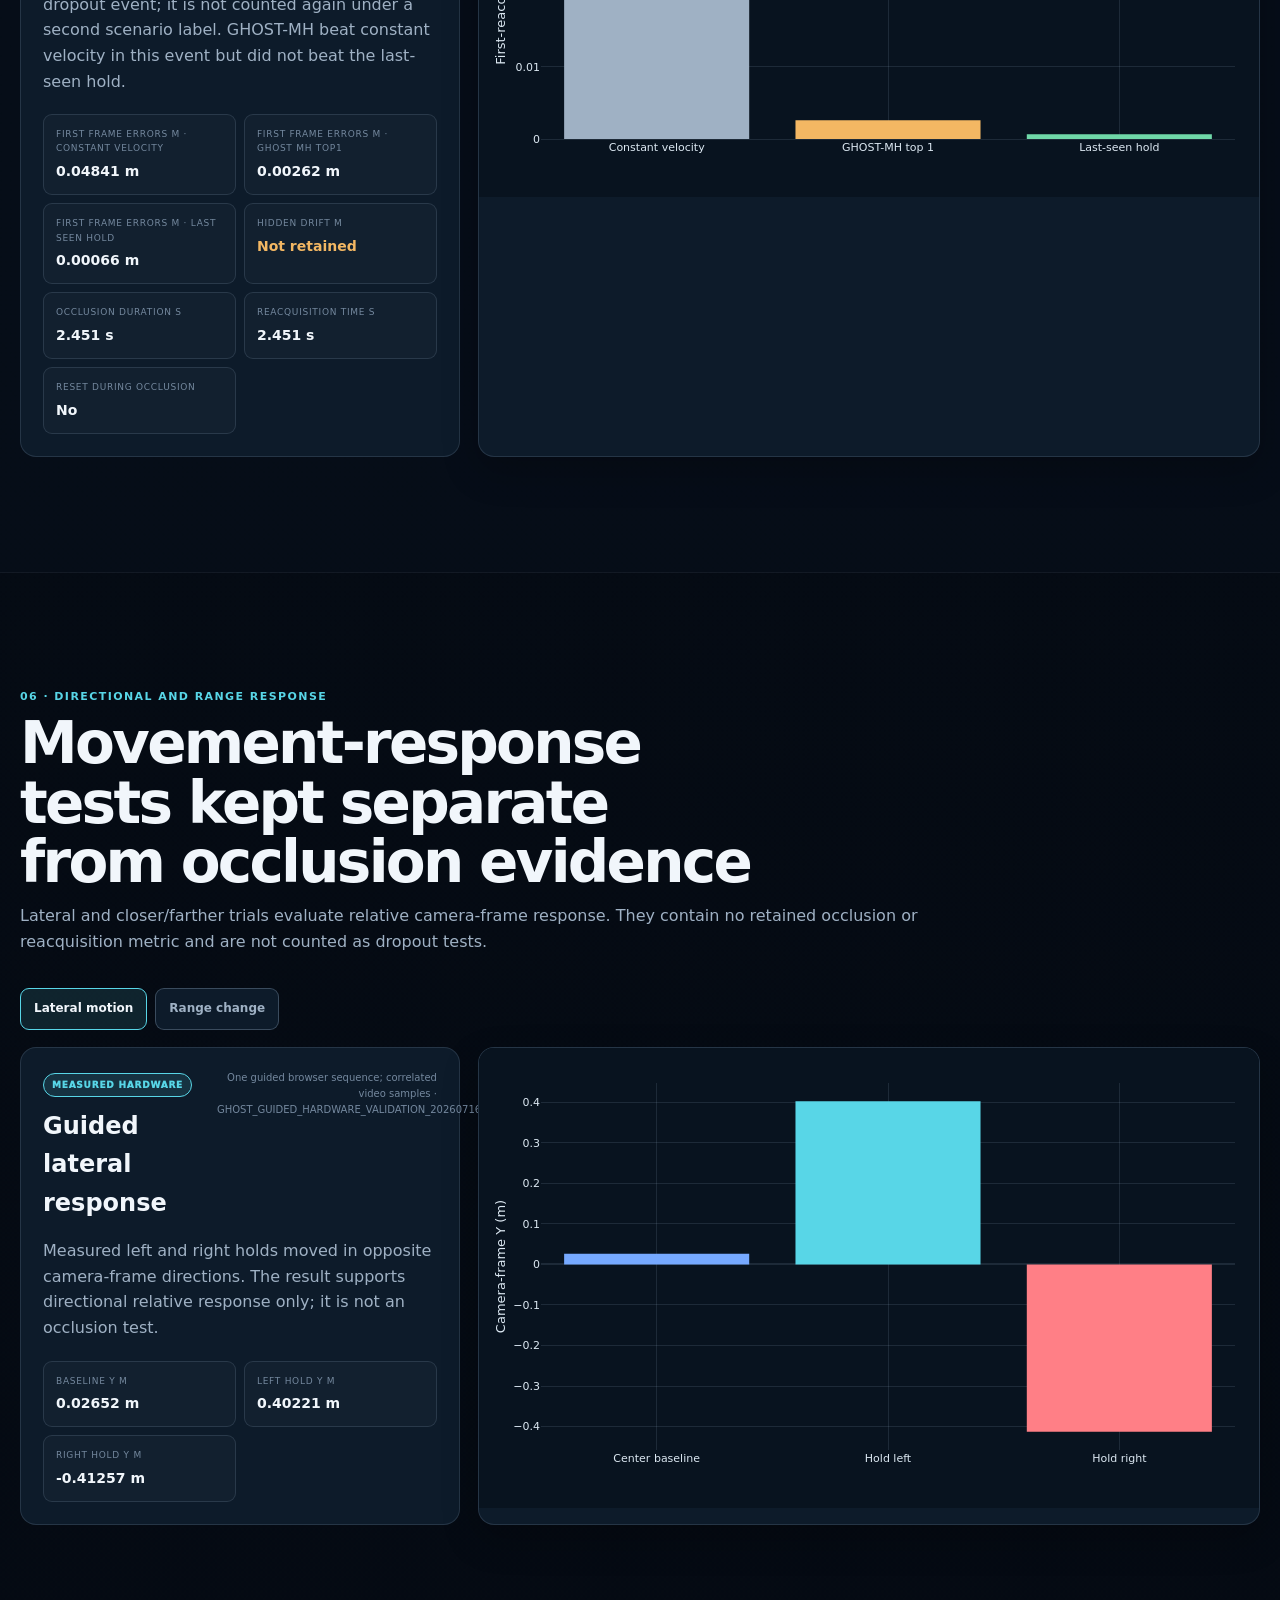
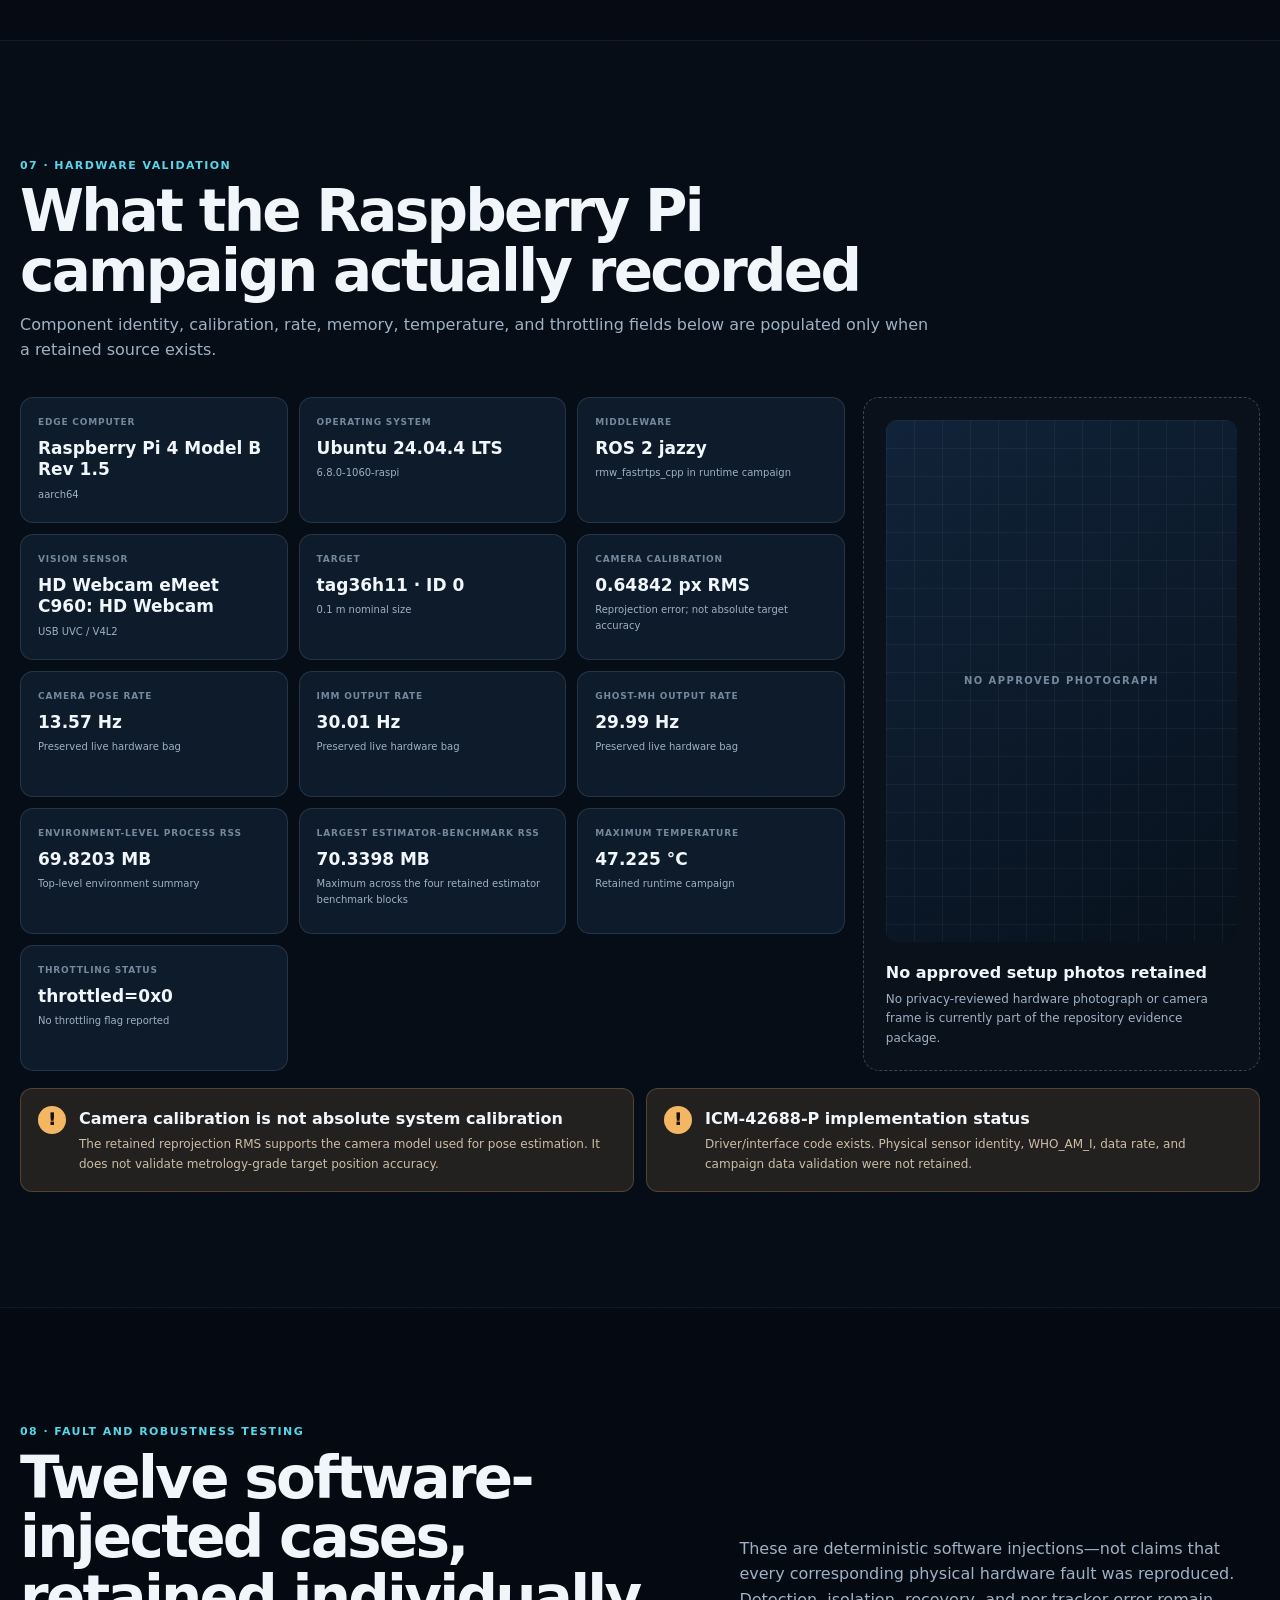
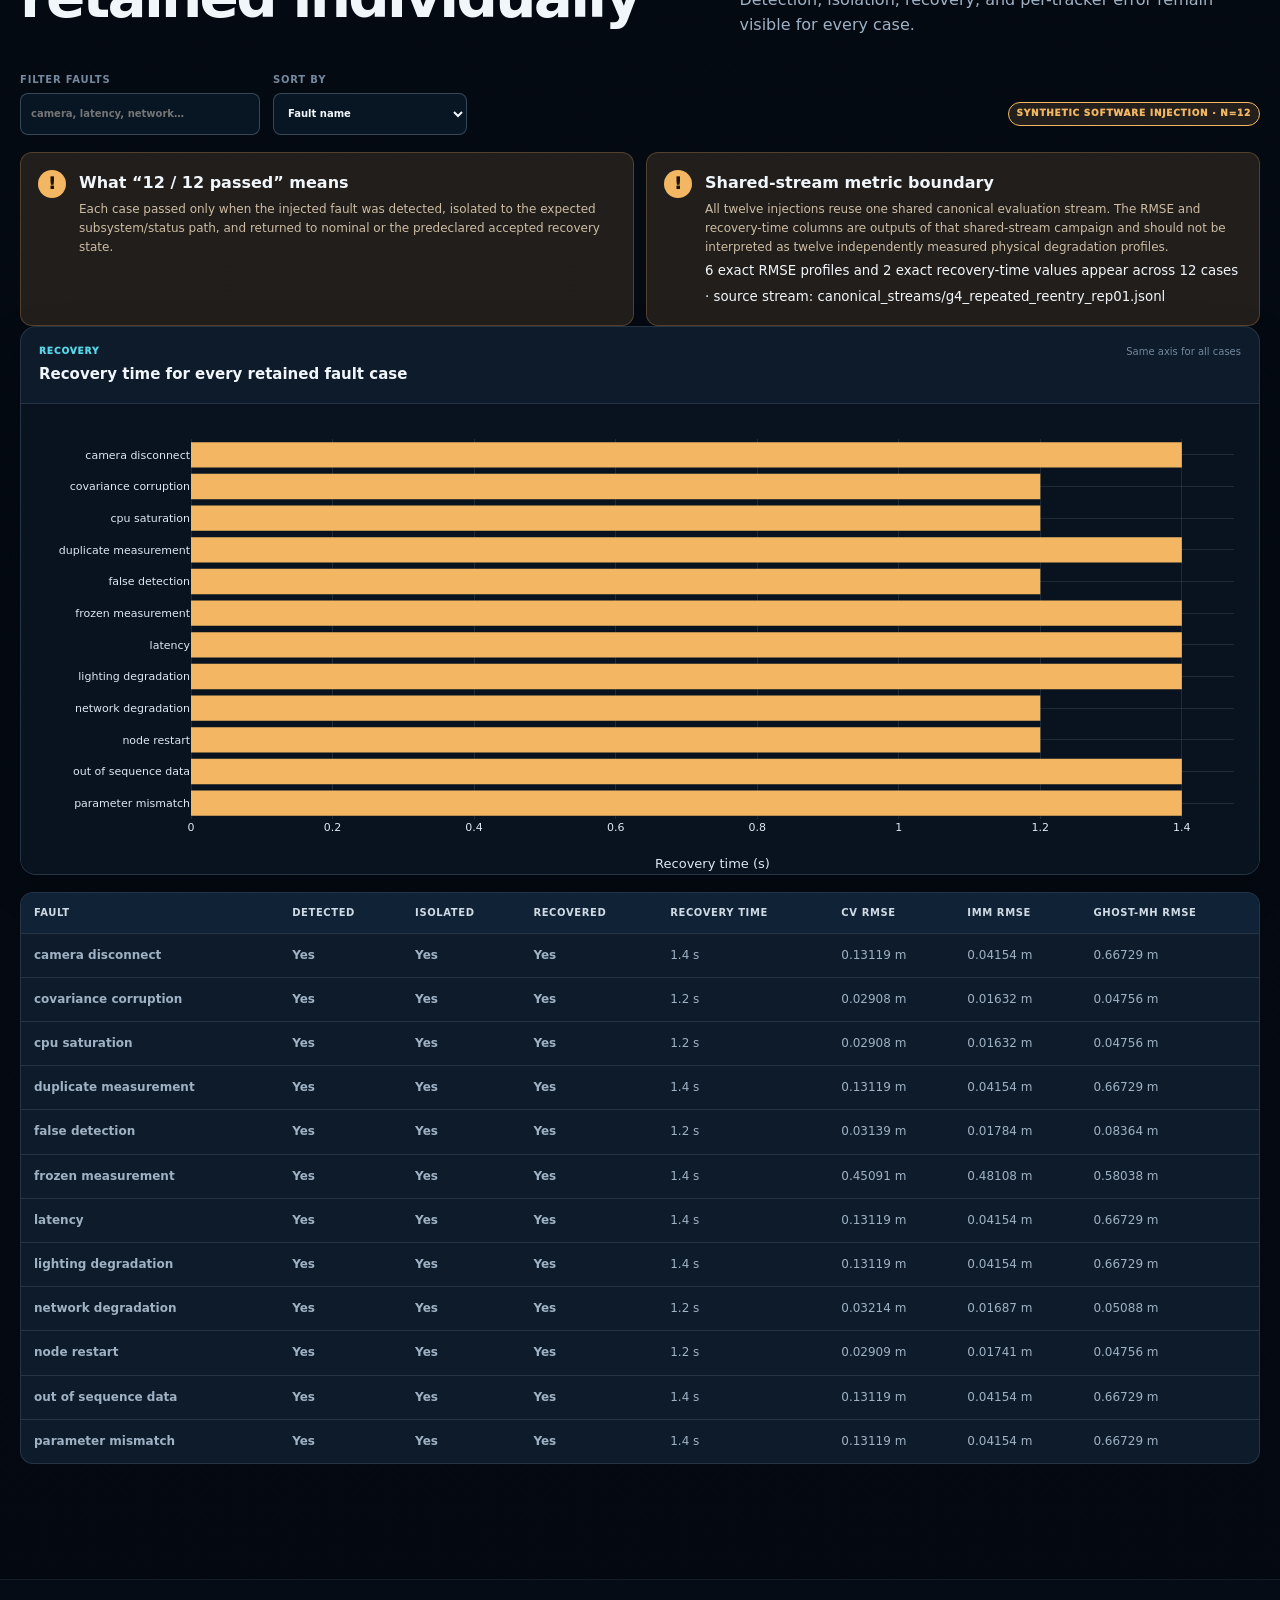
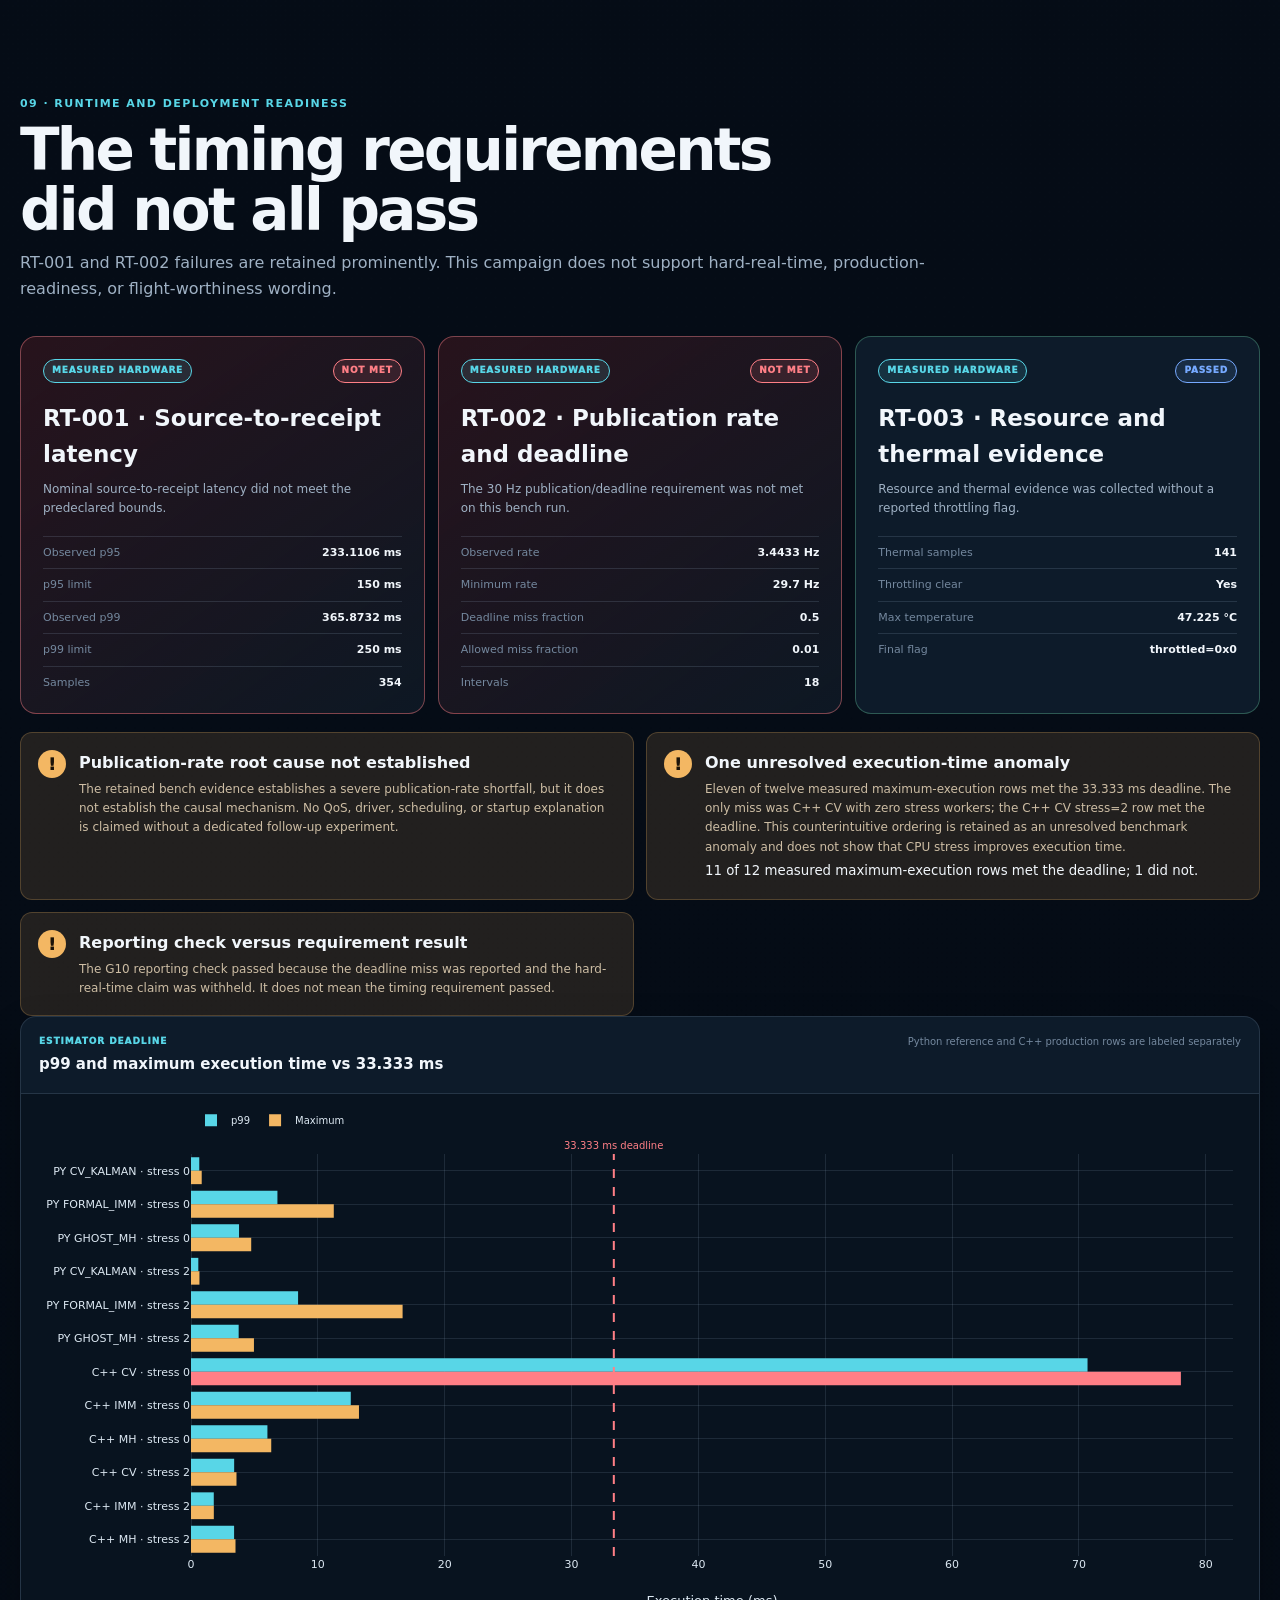
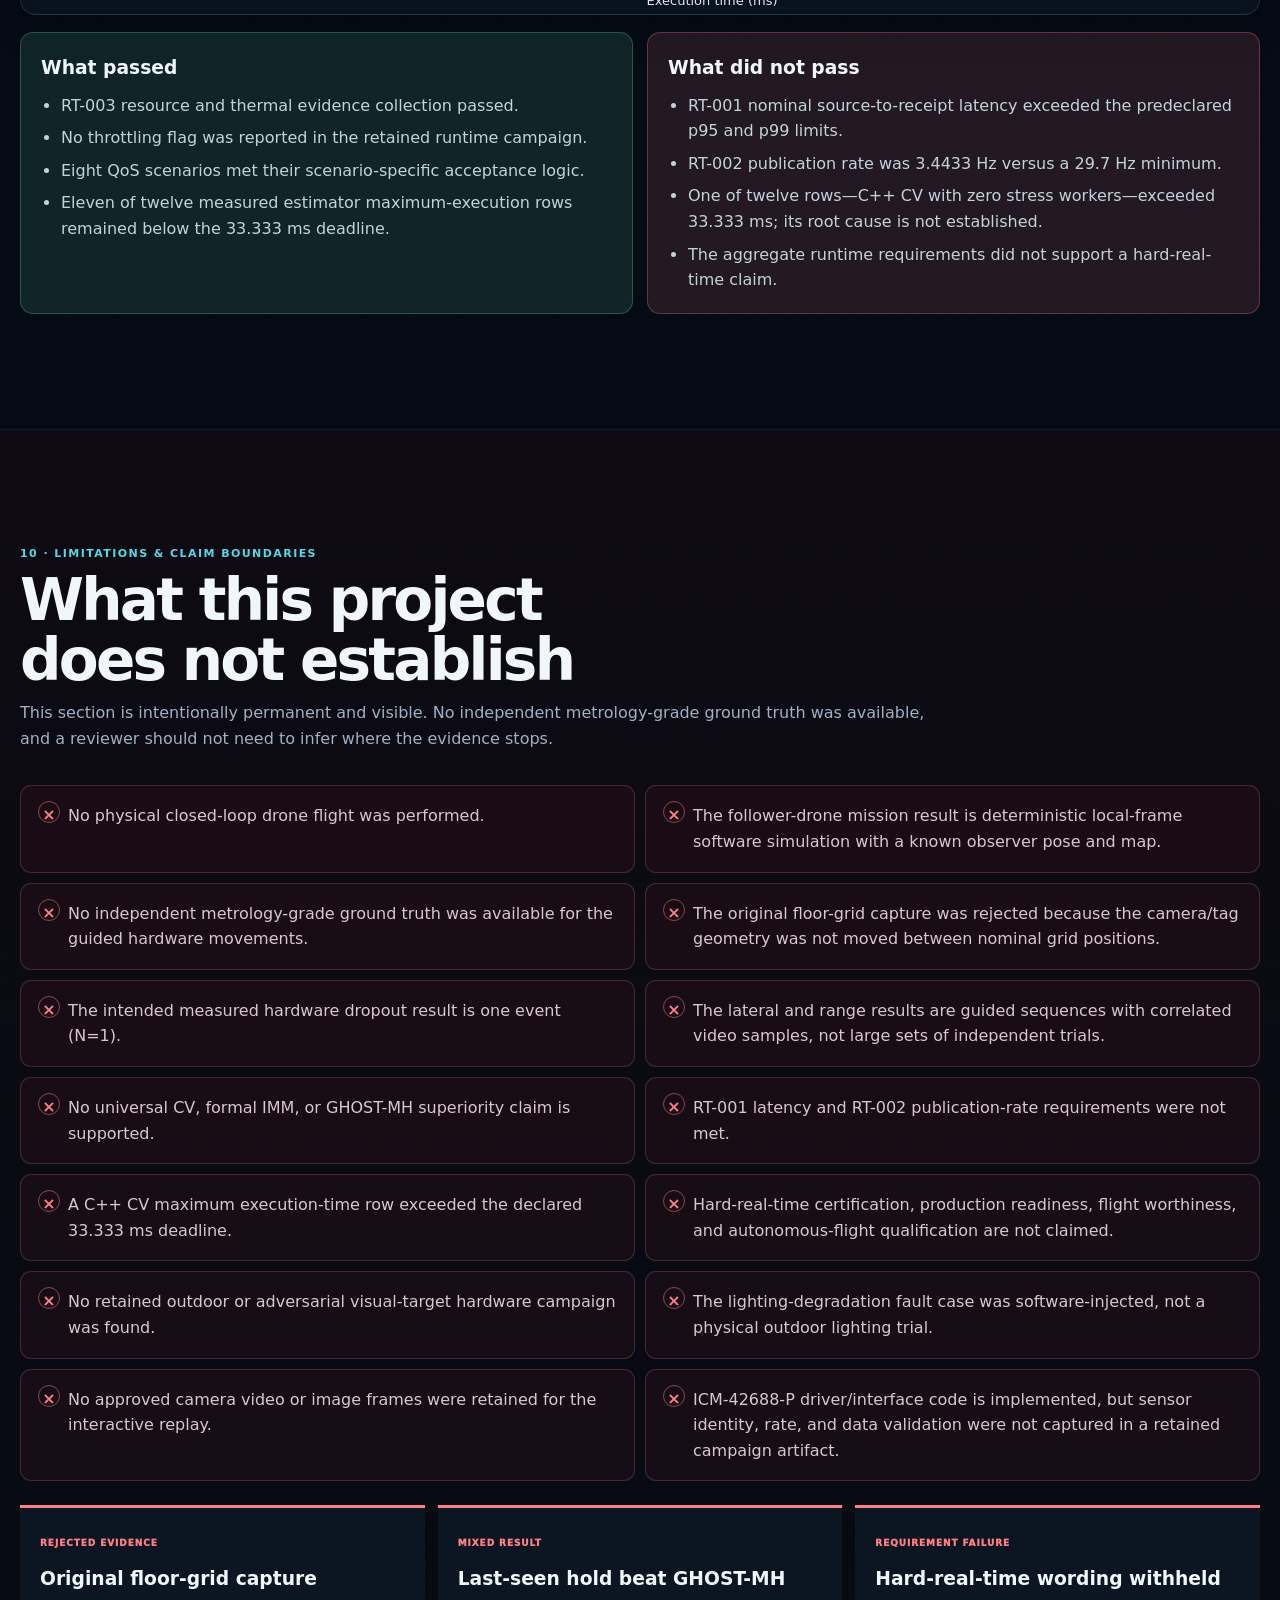
==== commit b8600131: "Separate scenarios and round showcase metrics" ====
--- a/ghost_sim_ros2/docs/index.html
+++ b/ghost_sim_ros2/docs/index.html
@@ -247,29 +247,51 @@
     <section class="section occlusion-section" id="occlusion" aria-labelledby="occlusion-title">
       <div class="shell">
         <div class="section-heading">
-          <p class="section-kicker">05 · Occlusion and motion scenarios</p>
-          <h2 id="occlusion-title">Change the scenario without mixing evidence classes</h2>
-          <p>Measured hardware scenarios and synthetic software scenarios remain visibly separated. Metrics that were not retained appear as “Not retained,” never as inferred values.</p>
-        </div>
-
-        <div class="scenario-selector" id="scenario-selector" role="tablist" aria-label="Occlusion and motion scenarios"></div>
-        <article class="scenario-panel" id="scenario-panel" role="tabpanel" tabindex="0">
+          <p class="section-kicker">05 · Occlusion and dropout results</p>
+          <h2 id="occlusion-title">Two distinct evidence sets—no duplicate scenario labels</h2>
+          <p>The measured short hide is one stationary-target event (N=1). The long-hide result contains two synthetic obstacle occlusions from one deterministic mission execution.</p>
+        </div>
+
+        <div class="scenario-selector" id="occlusion-selector" role="tablist" aria-label="Occlusion and dropout scenarios"></div>
+        <article class="scenario-panel" id="occlusion-panel" role="tabpanel" tabindex="0">
           <div class="scenario-copy">
-            <div class="scenario-title-row"><div><span id="scenario-badge"></span><h3 id="scenario-title">Loading scenario…</h3></div><small id="scenario-basis"></small></div>
-            <p id="scenario-conclusion"></p>
-            <div class="scenario-metrics" id="scenario-metrics"></div>
+            <div class="scenario-title-row"><div><span id="occlusion-badge"></span><h3 id="occlusion-scenario-title">Loading scenario…</h3></div><small id="occlusion-basis"></small></div>
+            <p id="occlusion-conclusion"></p>
+            <div class="scenario-metrics" id="occlusion-metrics"></div>
           </div>
           <div class="plot-card scenario-plot-card">
-            <div id="scenario-chart" class="plot" role="img" aria-label="Selected scenario result chart"></div>
+            <div id="occlusion-chart" class="plot" role="img" aria-label="Selected occlusion result chart"></div>
           </div>
         </article>
       </div>
     </section>
 
+    <section class="section occlusion-section response-section" id="response" aria-labelledby="response-title">
+      <div class="shell">
+        <div class="section-heading">
+          <p class="section-kicker">06 · Directional and range response</p>
+          <h2 id="response-title">Movement-response tests kept separate from occlusion evidence</h2>
+          <p>Lateral and closer/farther trials evaluate relative camera-frame response. They contain no retained occlusion or reacquisition metric and are not counted as dropout tests.</p>
+        </div>
+
+        <div class="scenario-selector" id="response-selector" role="tablist" aria-label="Directional and range response scenarios"></div>
+        <article class="scenario-panel" id="response-panel" role="tabpanel" tabindex="0">
+          <div class="scenario-copy">
+            <div class="scenario-title-row"><div><span id="response-badge"></span><h3 id="response-scenario-title">Loading response…</h3></div><small id="response-basis"></small></div>
+            <p id="response-conclusion"></p>
+            <div class="scenario-metrics" id="response-metrics"></div>
+          </div>
+          <div class="plot-card scenario-plot-card">
+            <div id="response-chart" class="plot" role="img" aria-label="Selected directional or range response chart"></div>
+          </div>
+        </article>
+      </div>
+    </section>
+
     <section class="section hardware-section" id="hardware" aria-labelledby="hardware-title">
       <div class="shell">
         <div class="section-heading">
-          <p class="section-kicker">06 · Hardware validation</p>
+          <p class="section-kicker">07 · Hardware validation</p>
           <h2 id="hardware-title">What the Raspberry Pi campaign actually recorded</h2>
           <p>Component identity, calibration, rate, memory, temperature, and throttling fields below are populated only when a retained source exists.</p>
         </div>
@@ -294,7 +316,7 @@
       <div class="shell">
         <div class="section-heading split-heading">
           <div>
-            <p class="section-kicker">07 · Fault and robustness testing</p>
+            <p class="section-kicker">08 · Fault and robustness testing</p>
             <h2 id="faults-title">Twelve software-injected cases, retained individually</h2>
           </div>
           <p>These are deterministic software injections—not claims that every corresponding physical hardware fault was reproduced. Detection, isolation, recovery, and per-tracker error remain visible for every case.</p>
@@ -336,7 +358,7 @@
     <section class="section runtime-section" id="runtime" aria-labelledby="runtime-title">
       <div class="shell">
         <div class="section-heading">
-          <p class="section-kicker">08 · Runtime and deployment readiness</p>
+          <p class="section-kicker">09 · Runtime and deployment readiness</p>
           <h2 id="runtime-title">The timing requirements did not all pass</h2>
           <p>RT-001 and RT-002 failures are retained prominently. This campaign does not support hard-real-time, production-readiness, or flight-worthiness wording.</p>
         </div>
@@ -364,7 +386,7 @@
     <section class="section limitations-section" id="limitations" aria-labelledby="limitations-title">
       <div class="shell">
         <div class="section-heading">
-          <p class="section-kicker">09 · Limitations &amp; Claim Boundaries</p>
+          <p class="section-kicker">10 · Limitations &amp; Claim Boundaries</p>
           <h2 id="limitations-title">What this project does not establish</h2>
           <p>This section is intentionally permanent and visible. No independent metrology-grade ground truth was available, and a reviewer should not need to infer where the evidence stops.</p>
         </div>
@@ -382,7 +404,7 @@
       <div class="shell">
         <div class="section-heading split-heading">
           <div>
-            <p class="section-kicker">10 · Downloadable evidence</p>
+            <p class="section-kicker">11 · Downloadable evidence</p>
             <h2 id="evidence-title">Move from each headline to its source file</h2>
           </div>
           <p>The interactive page is a navigation layer over retained JSON, CSV, reports, raw-source hashes, tests, and a checksum-published release.</p>
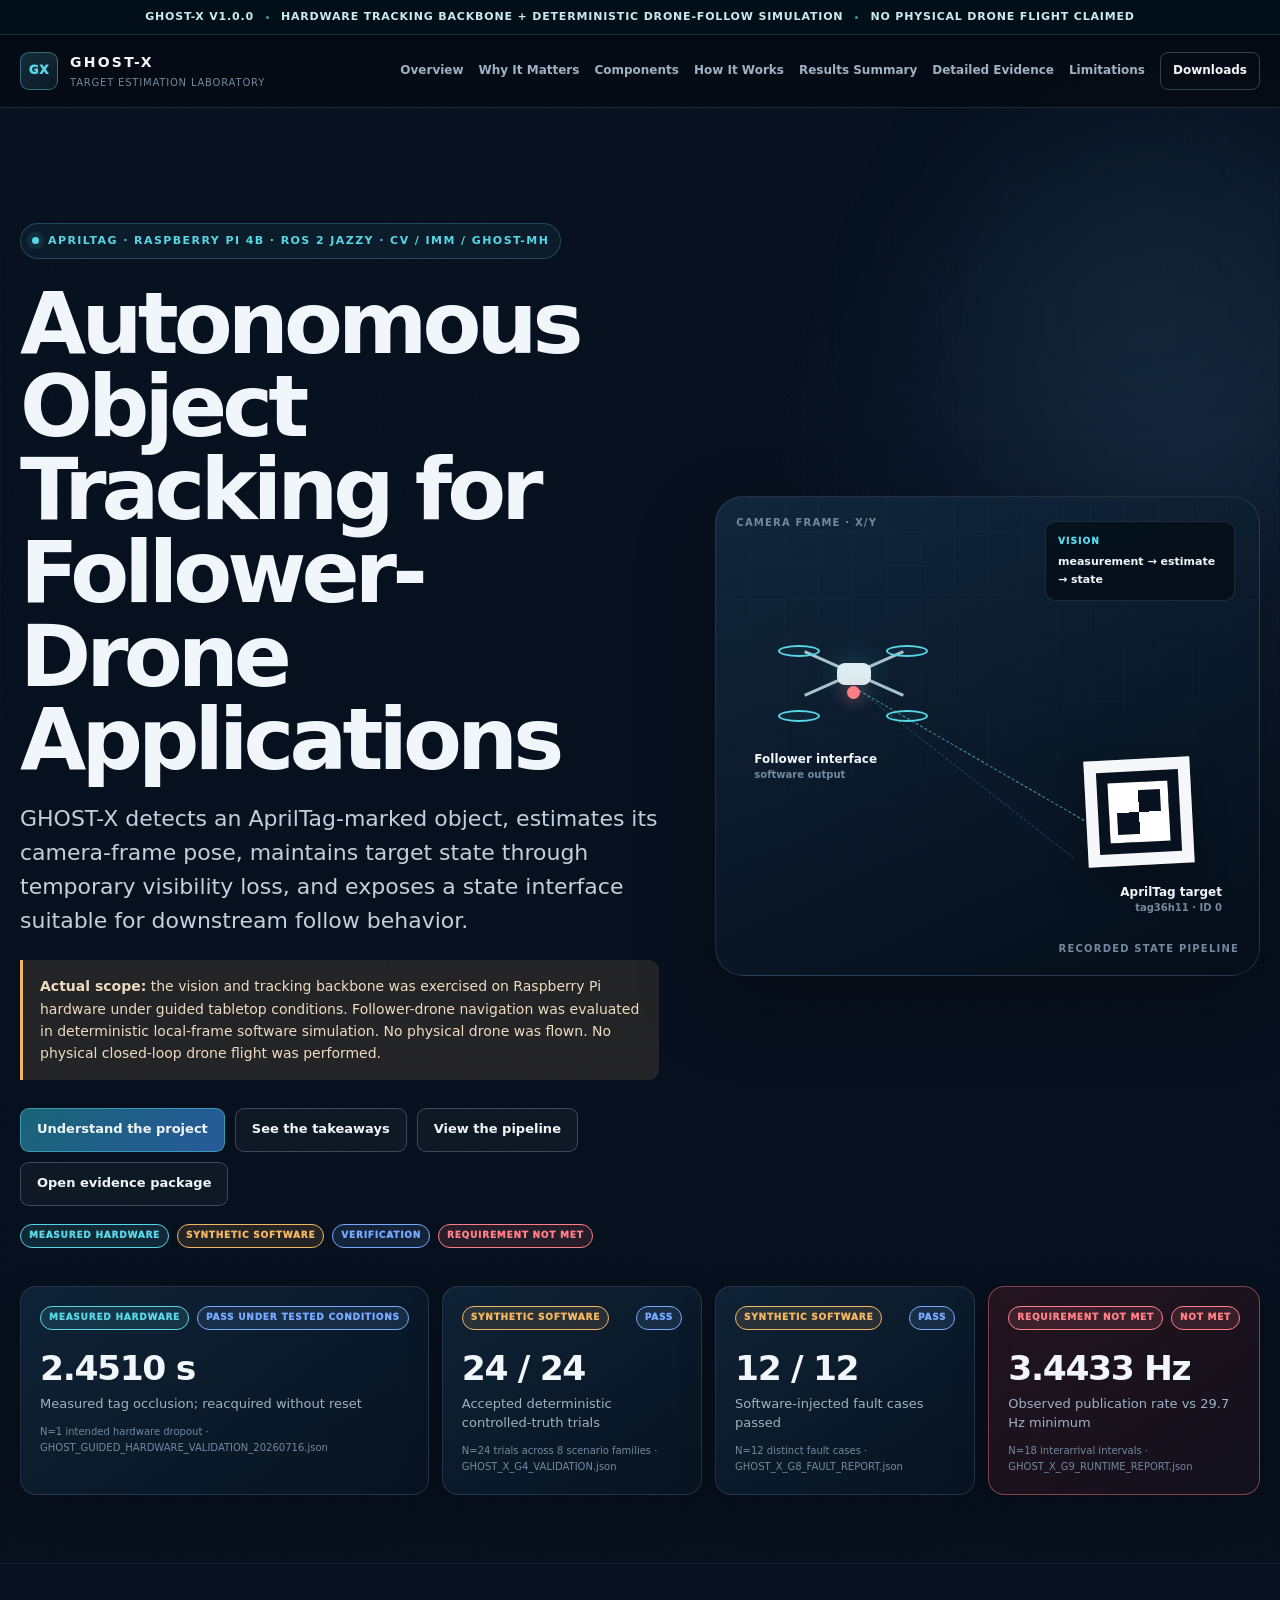
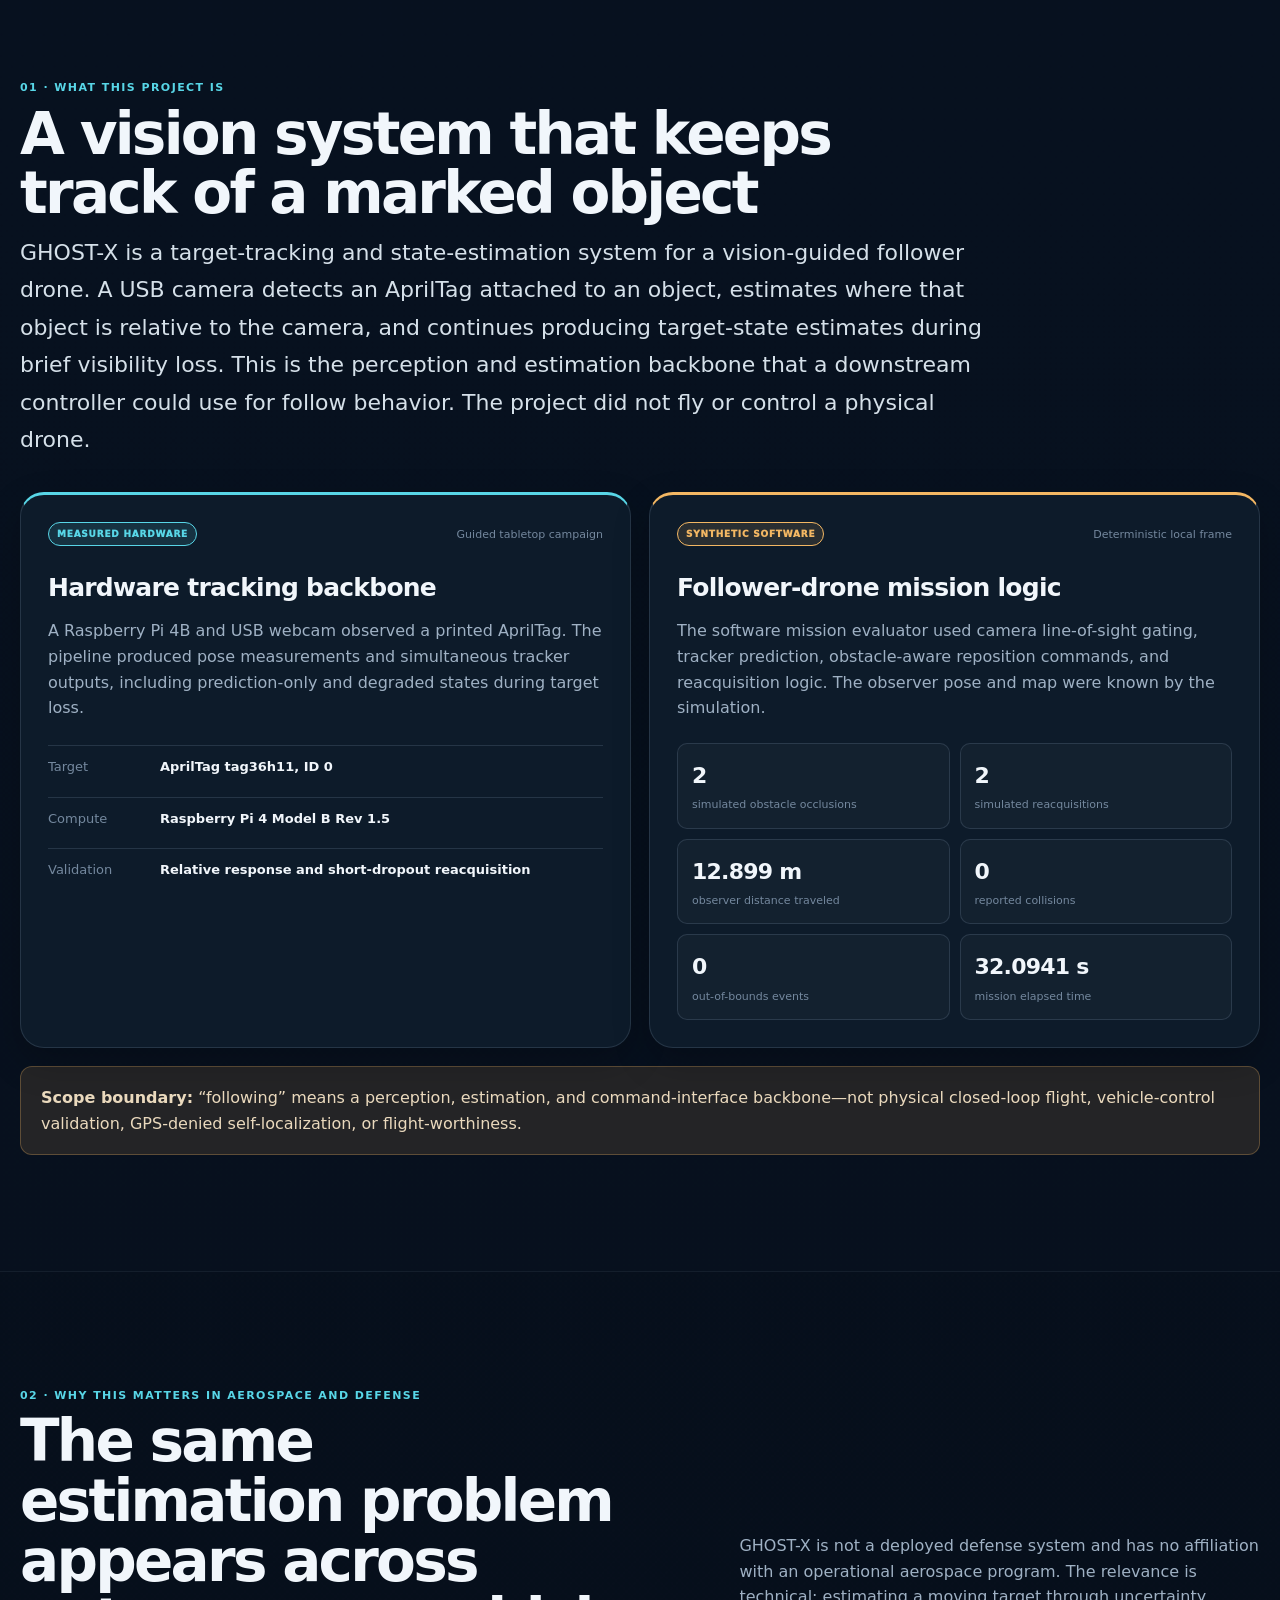
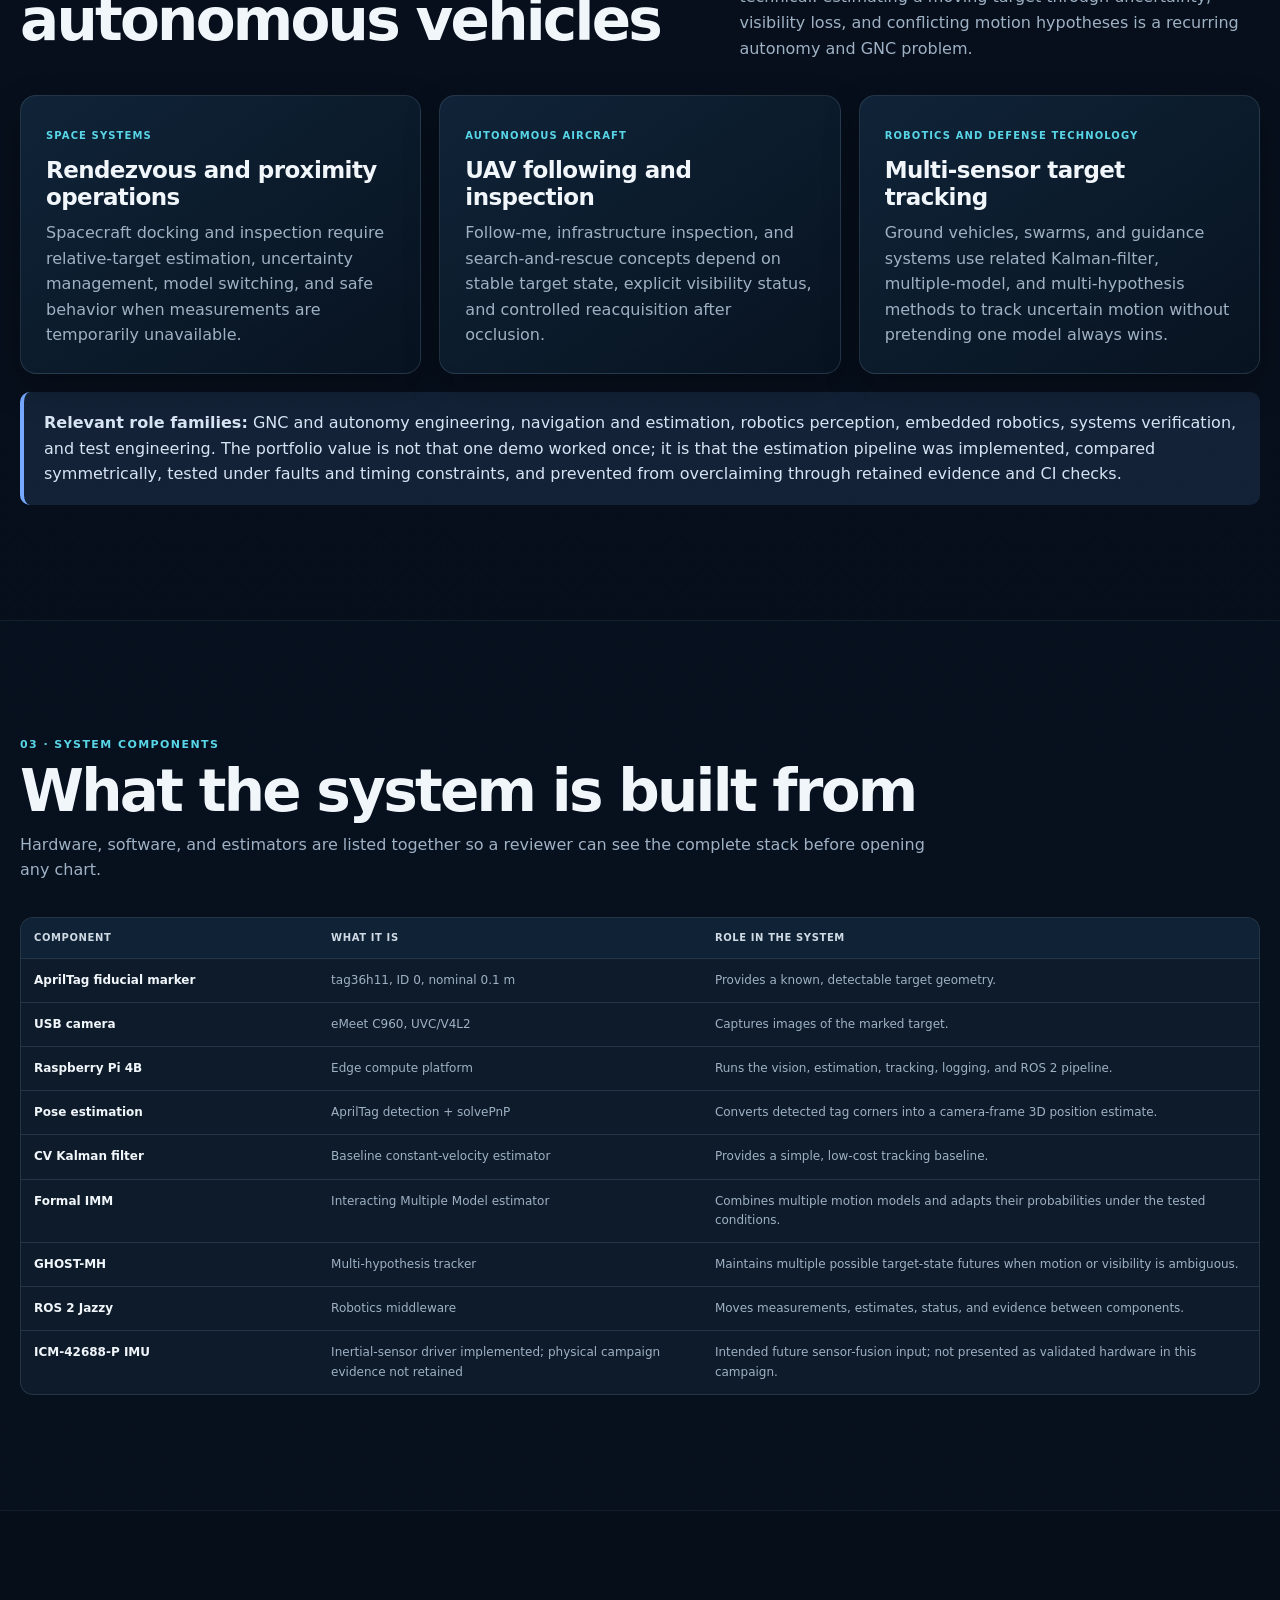
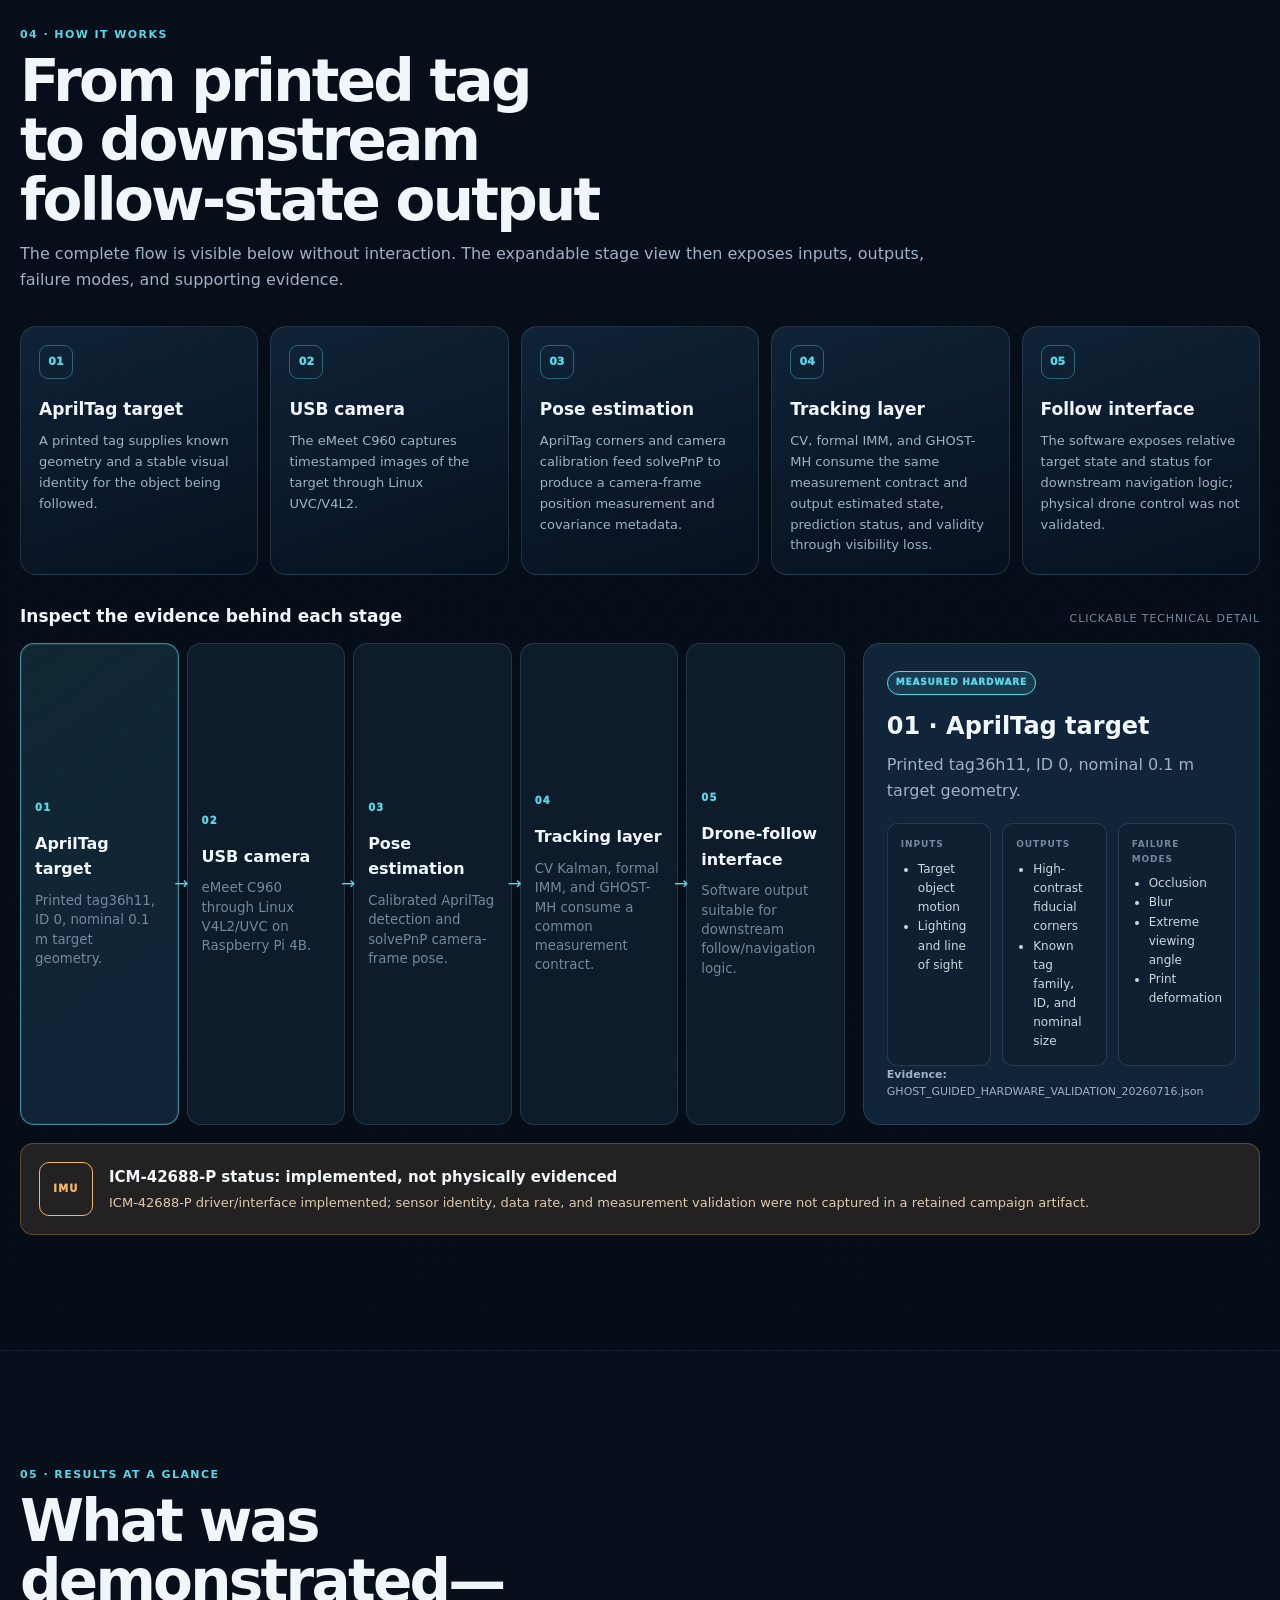
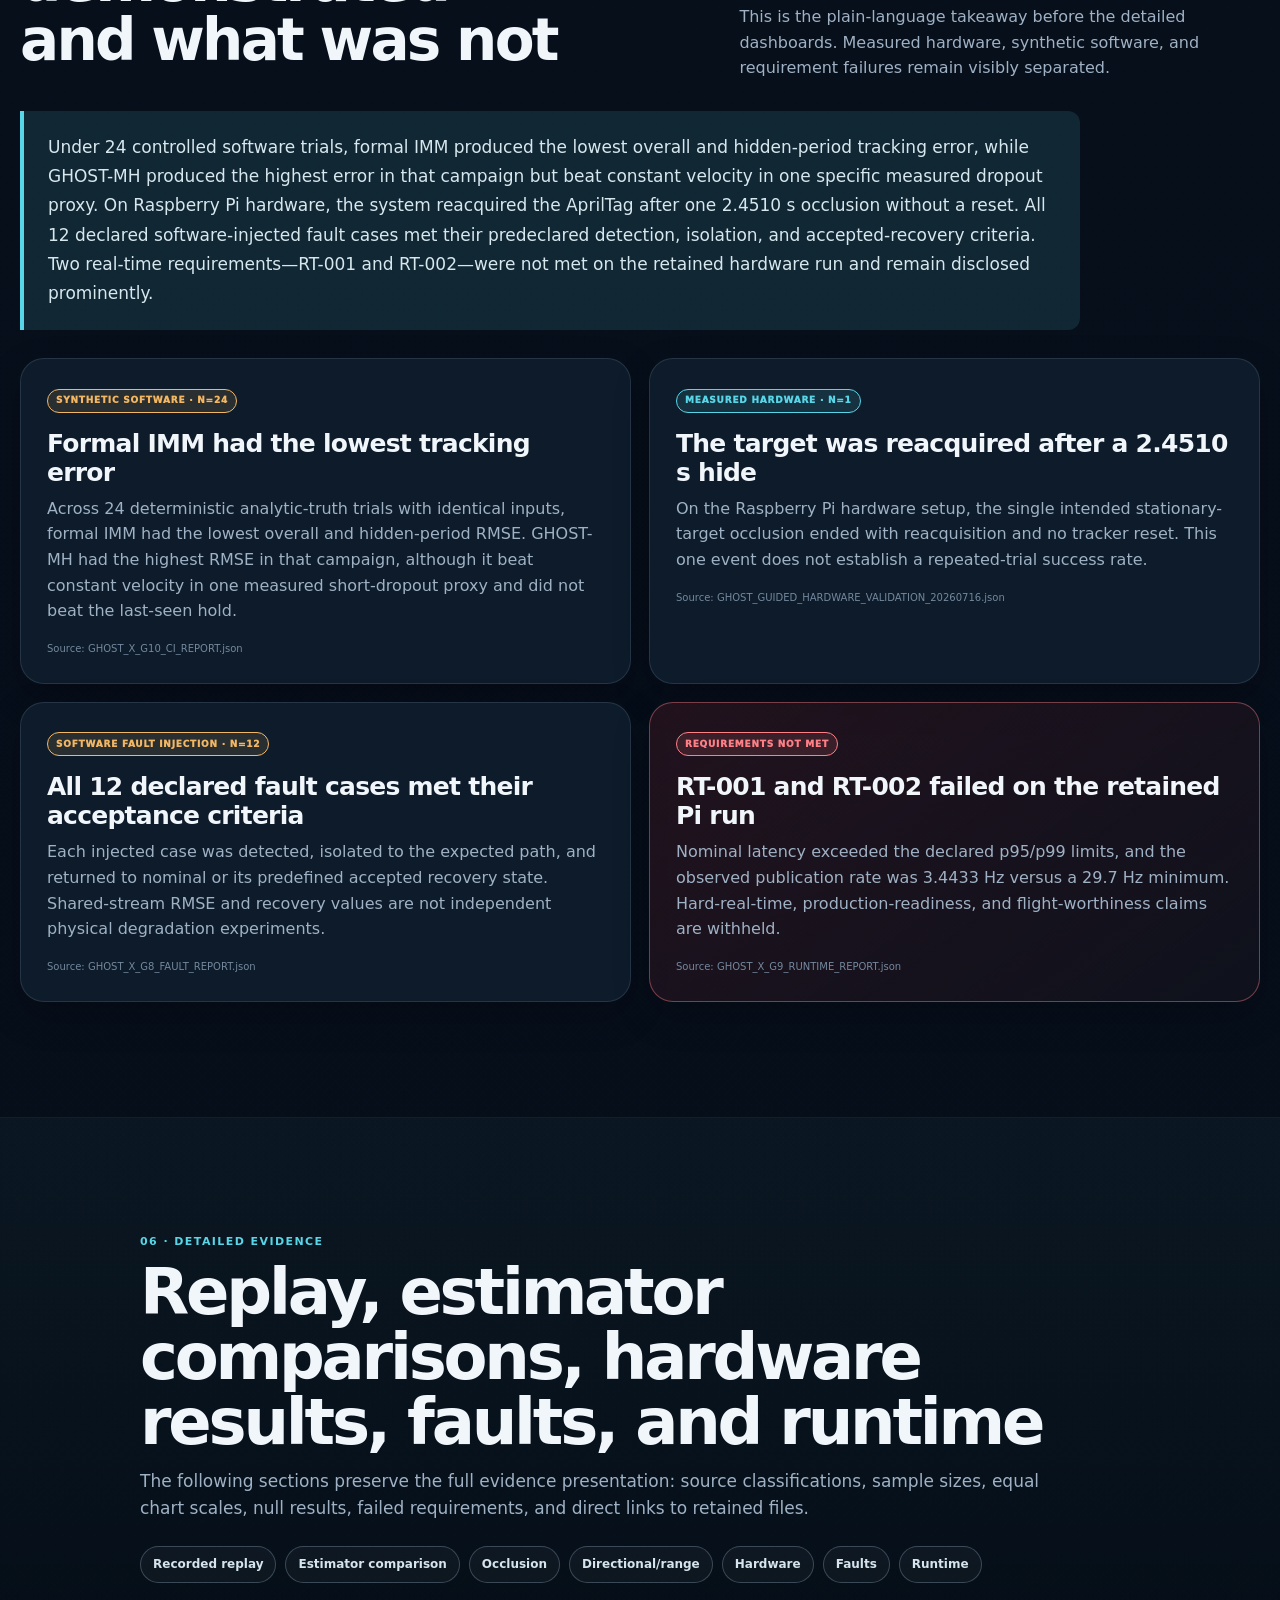
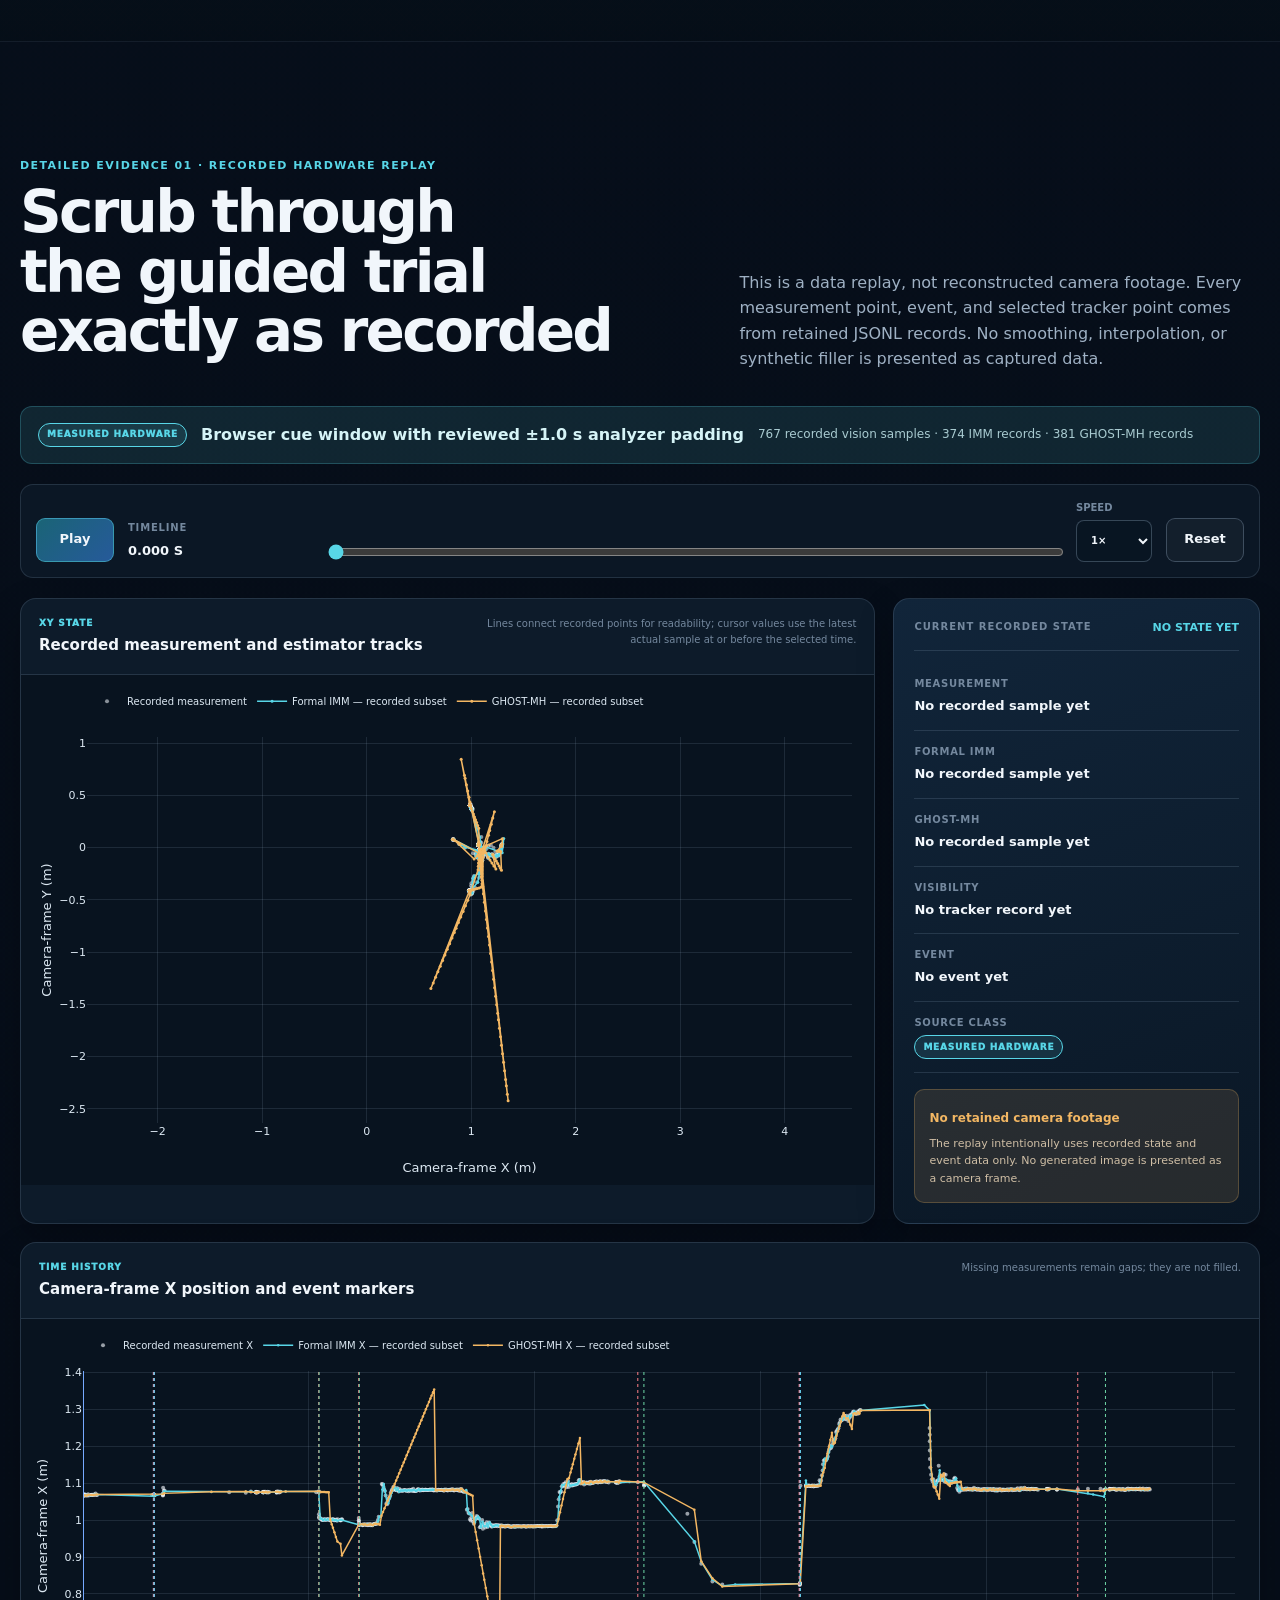
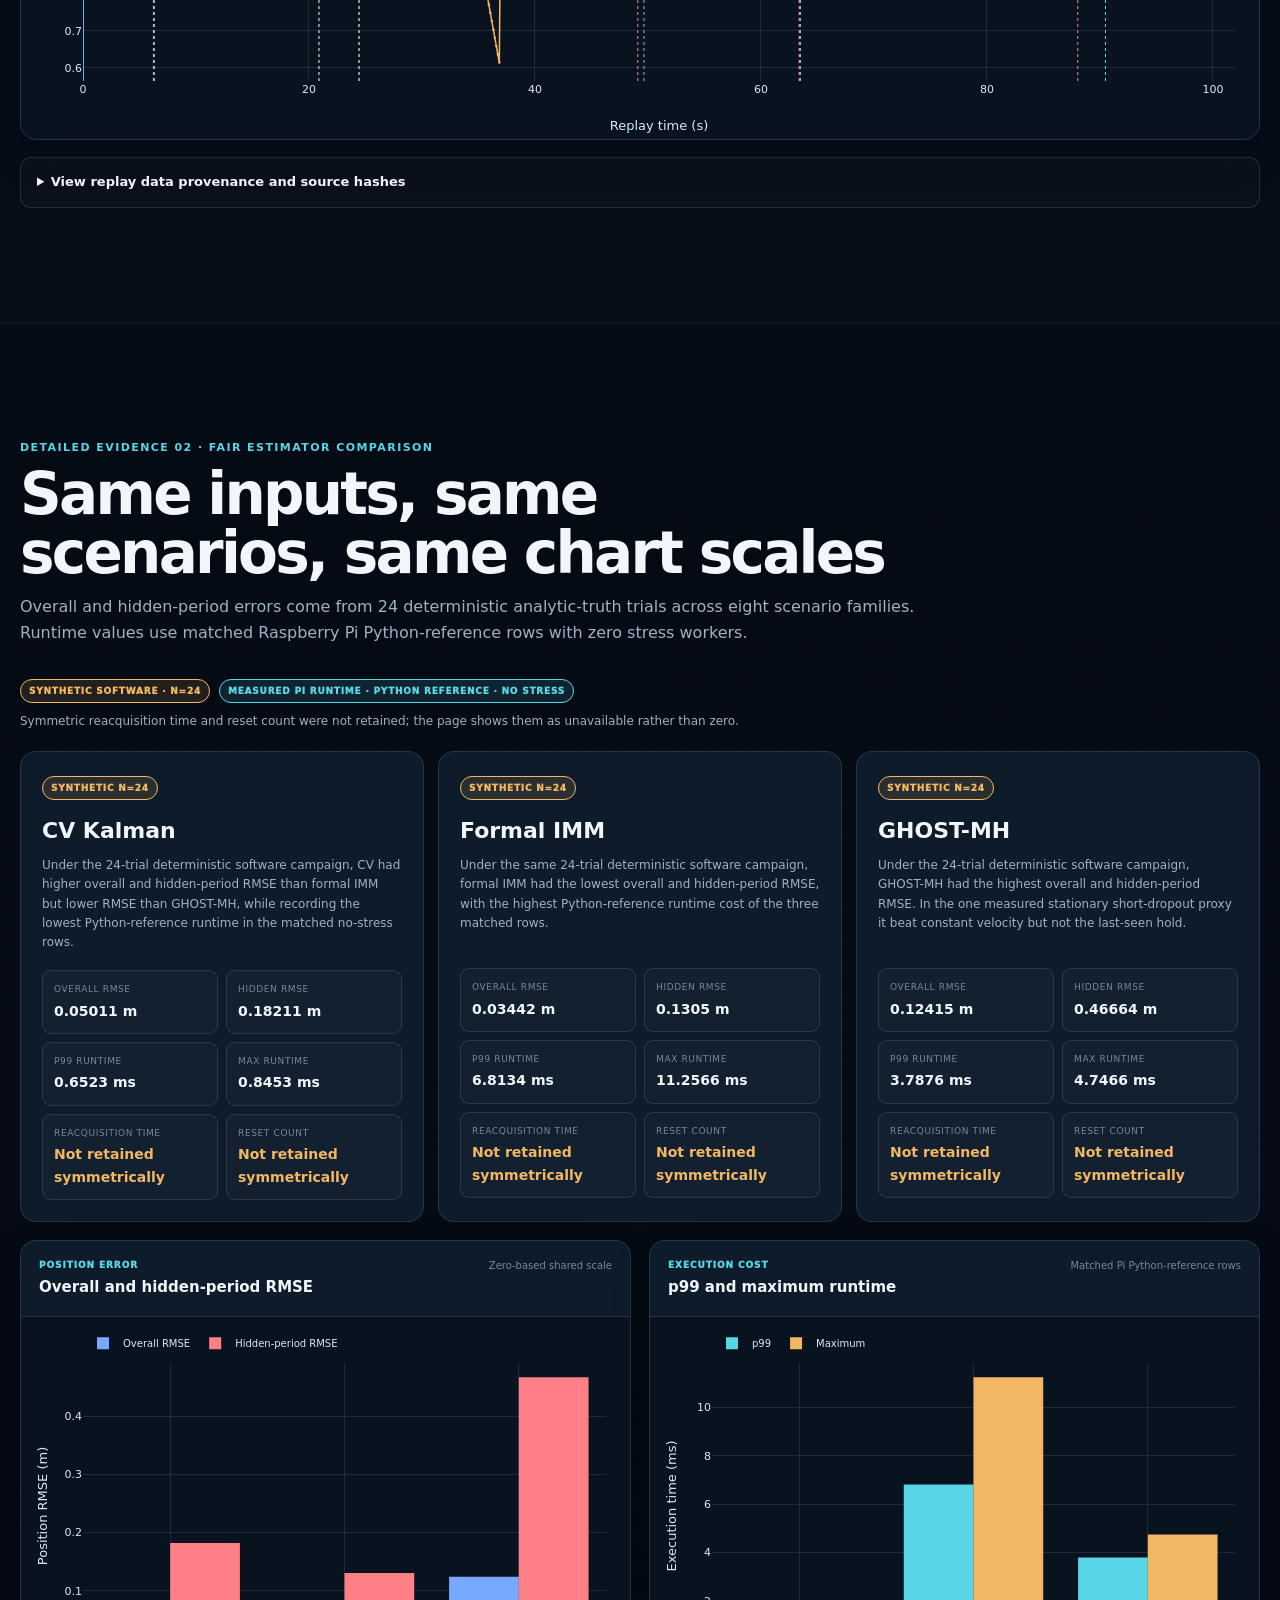
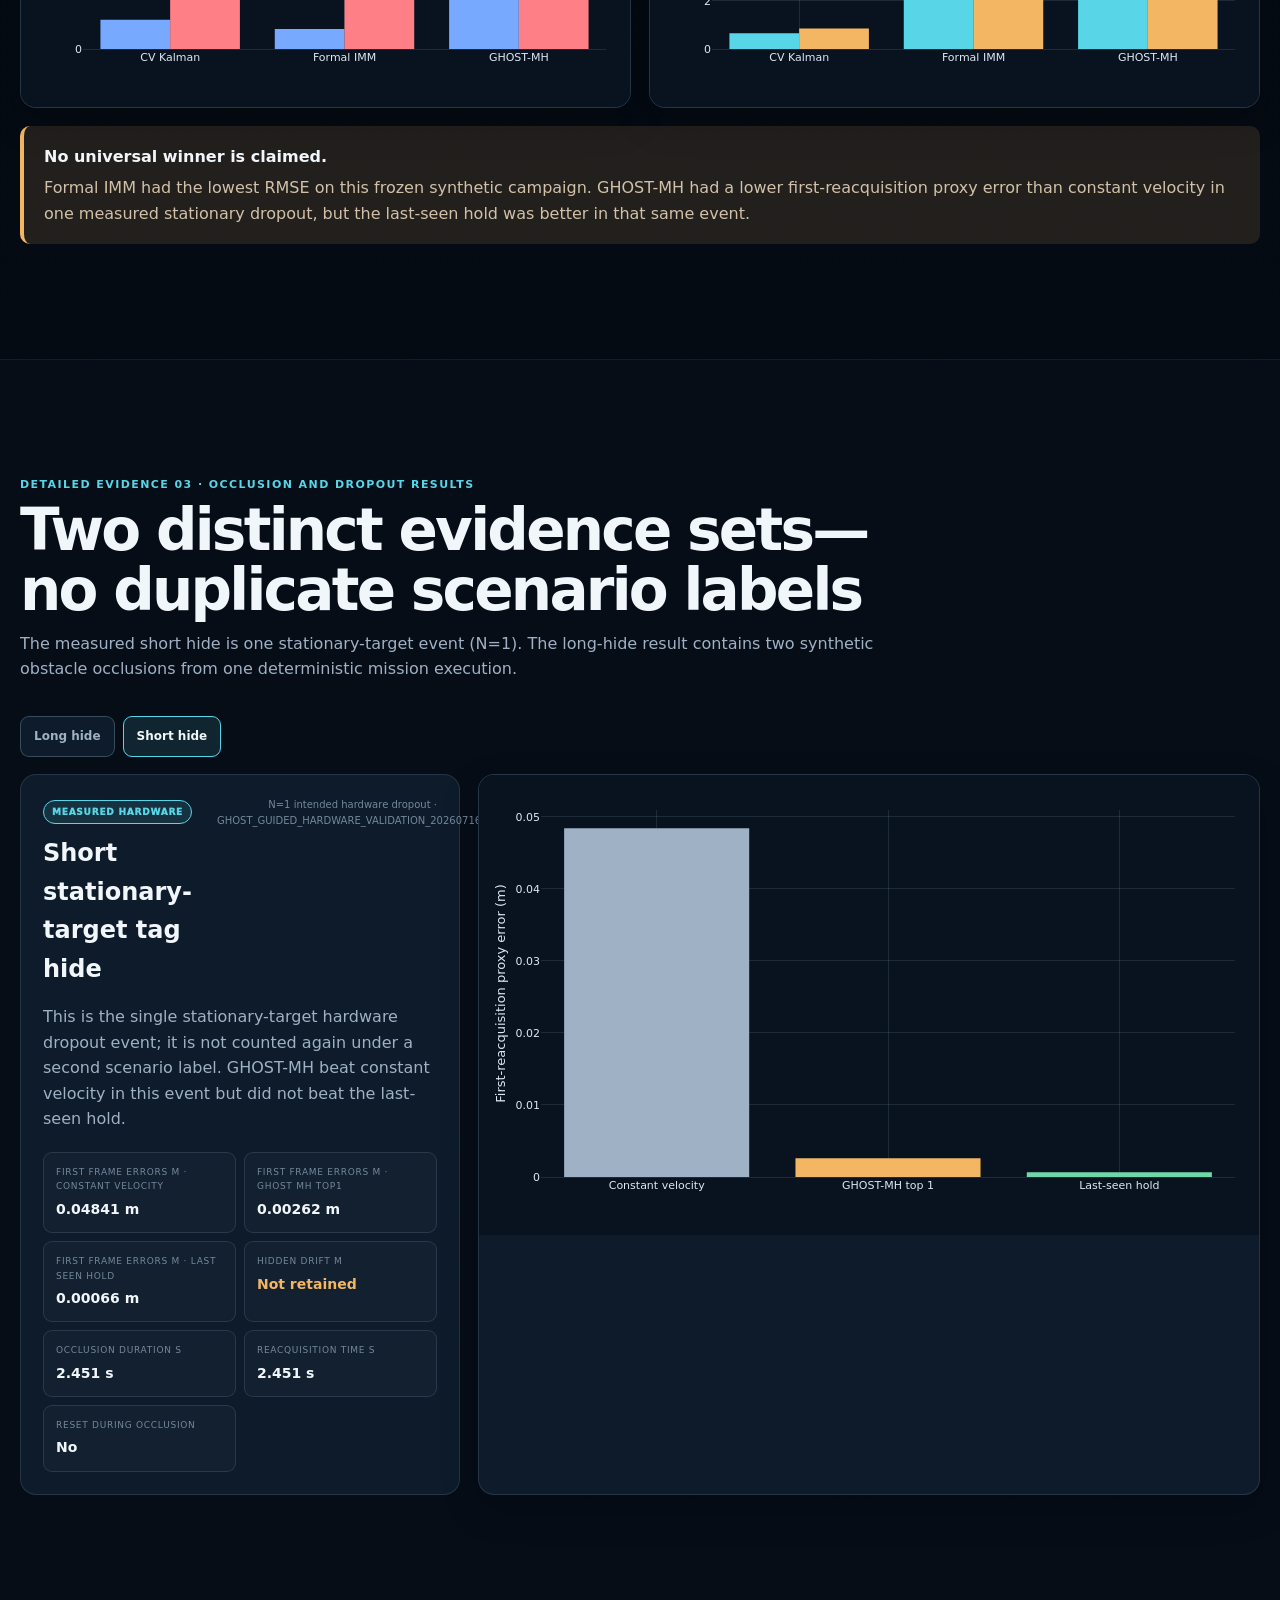
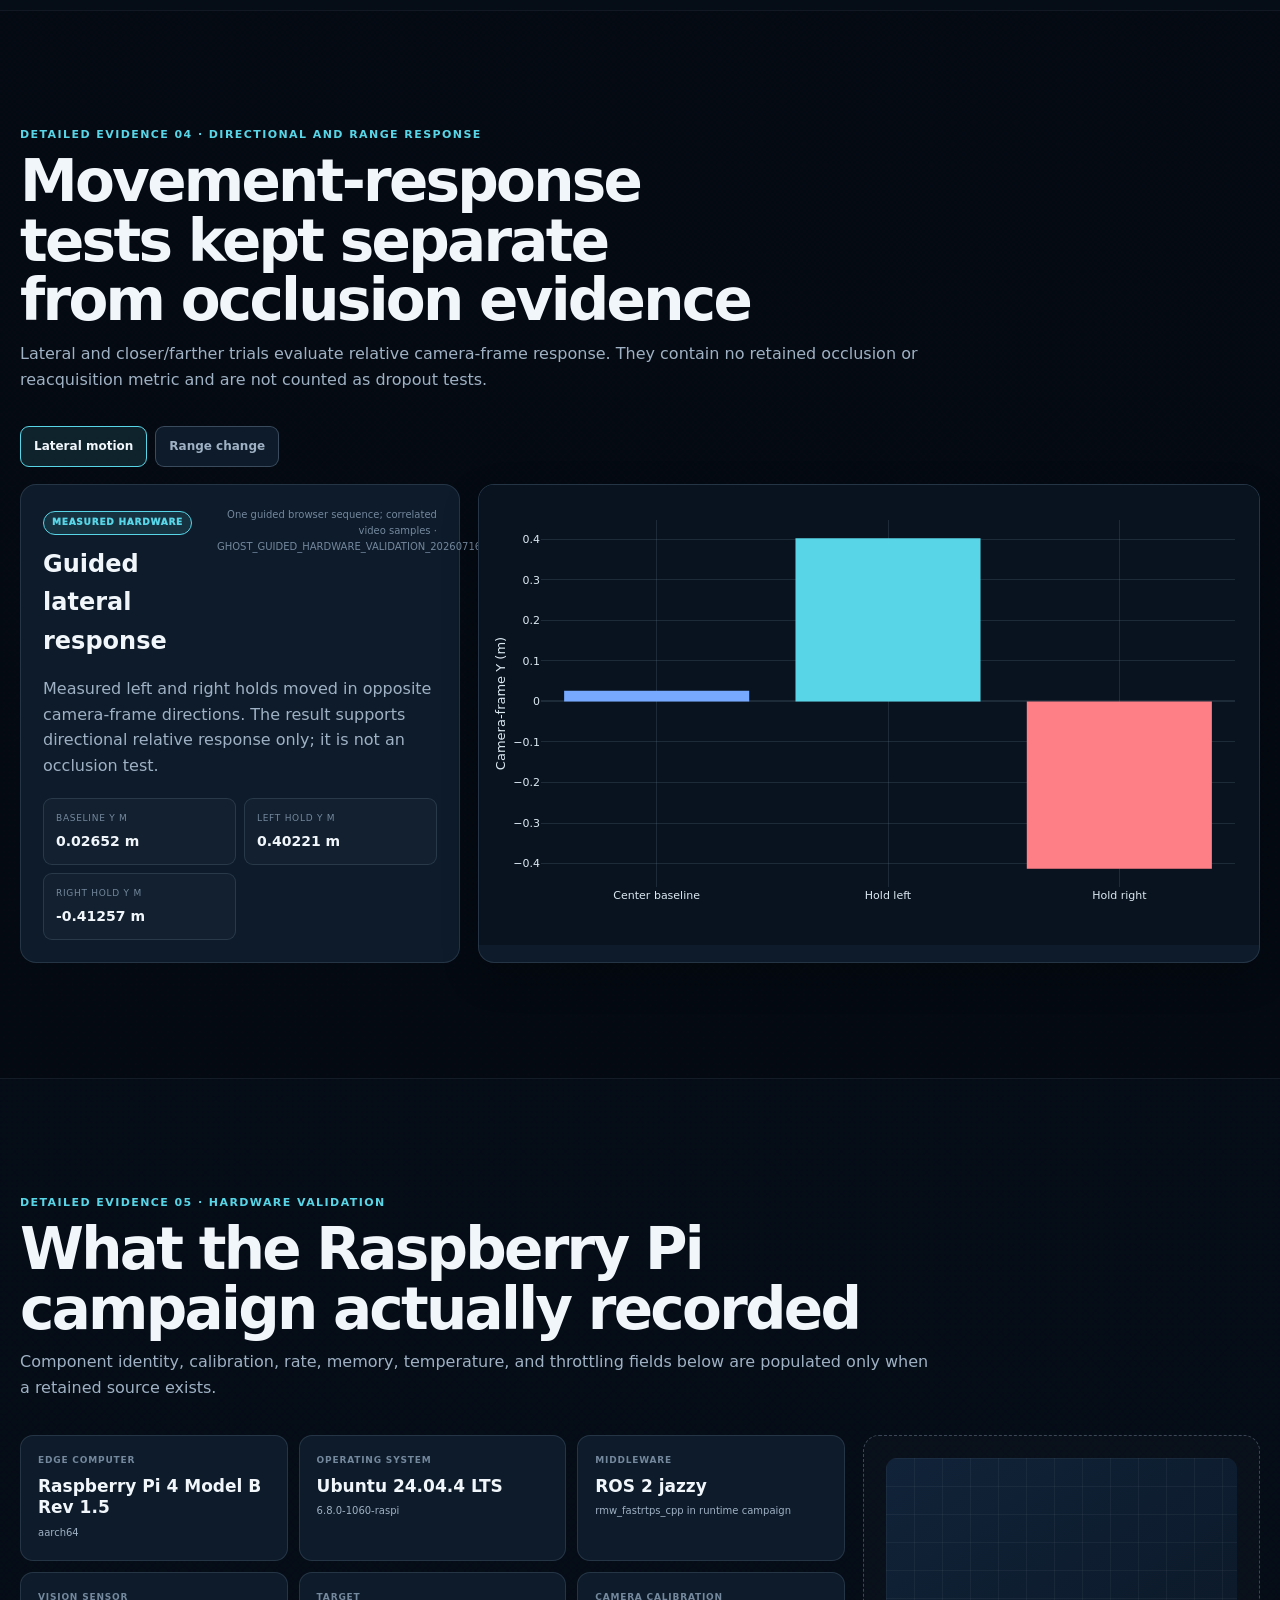
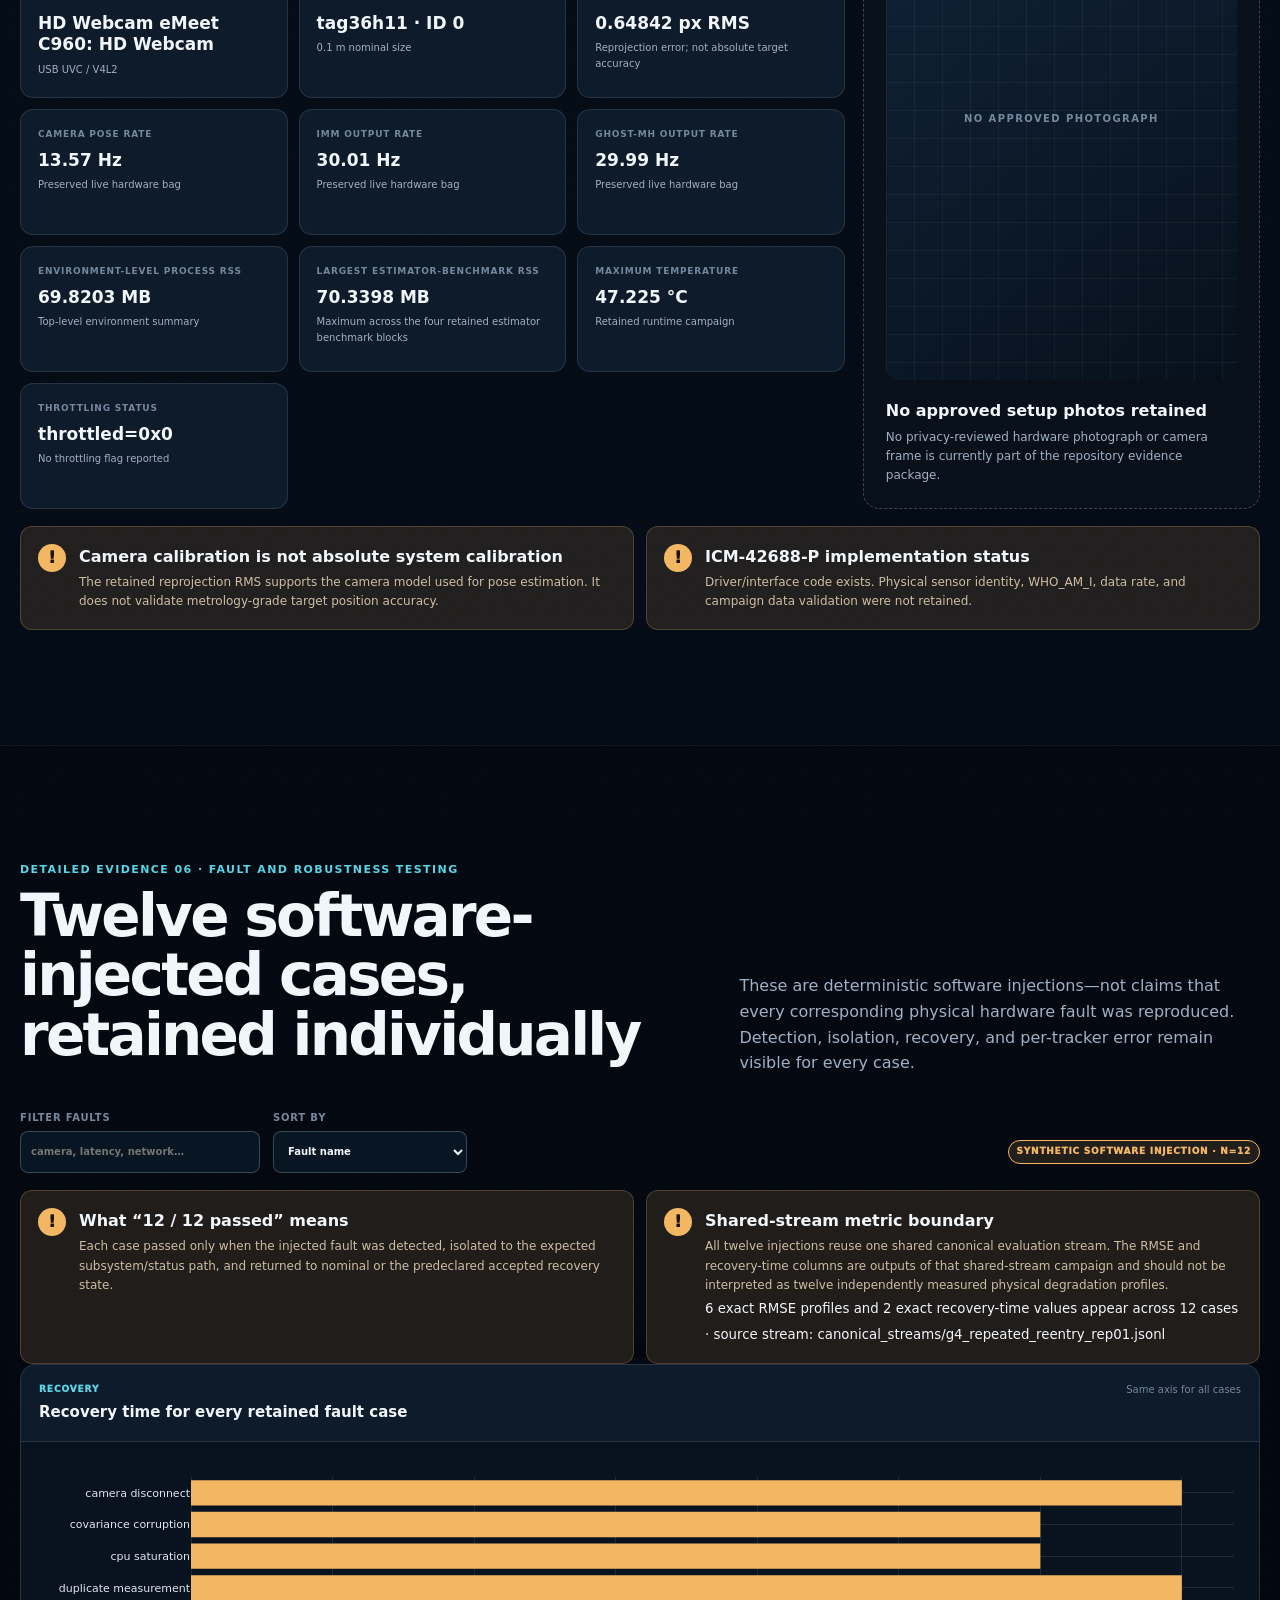
==== commit a3e6a1a0: "Reorganize showcase for recruiter comprehension" ====
--- a/ghost_sim_ros2/docs/index.html
+++ b/ghost_sim_ros2/docs/index.html
@@ -28,13 +28,14 @@
       </a>
       <button class="nav-toggle" id="nav-toggle" type="button" aria-expanded="false" aria-controls="primary-nav">Menu</button>
       <nav id="primary-nav" class="primary-nav" aria-label="Primary navigation">
-        <a href="#mission">Mission</a>
-        <a href="#architecture">Architecture</a>
-        <a href="#replay">Replay</a>
-        <a href="#comparison">Estimators</a>
-        <a href="#runtime">Runtime</a>
+        <a href="#overview">Overview</a>
+        <a href="#industry-relevance">Why It Matters</a>
+        <a href="#components">Components</a>
+        <a href="#how-it-works">How It Works</a>
+        <a href="#results-summary">Results Summary</a>
+        <a href="#detailed-evidence">Detailed Evidence</a>
         <a href="#limitations">Limitations</a>
-        <a class="nav-evidence" href="#evidence">Evidence</a>
+        <a class="nav-evidence" href="#downloads">Downloads</a>
       </nav>
     </div>
   </header>
@@ -47,10 +48,10 @@
         <p class="hero-lede">GHOST-X detects an AprilTag-marked object, estimates its camera-frame pose, maintains target state through temporary visibility loss, and exposes a state interface suitable for downstream follow behavior.</p>
         <p class="hero-boundary"><strong>Actual scope:</strong> the vision and tracking backbone was exercised on Raspberry Pi hardware under guided tabletop conditions. Follower-drone navigation was evaluated in deterministic local-frame software simulation. No physical drone was flown. No physical closed-loop drone flight was performed.</p>
         <div class="hero-actions">
-          <a class="button button-primary" href="#replay">Watch data replay</a>
-          <a class="button" href="#comparison">Explore results</a>
-          <a class="button" href="#architecture">View architecture</a>
-          <a class="button" href="#evidence">Open evidence package</a>
+          <a class="button button-primary" href="#overview">Understand the project</a>
+          <a class="button" href="#results-summary">See the takeaways</a>
+          <a class="button" href="#how-it-works">View the pipeline</a>
+          <a class="button" href="#downloads">Open evidence package</a>
         </div>
         <div class="badge-key" aria-label="Evidence classification key">
           <span class="evidence-badge measured">Measured hardware</span>
@@ -85,14 +86,12 @@
       </div>
     </section>
 
-    <section class="section mission-section" id="mission" aria-labelledby="mission-title">
-      <div class="shell">
-        <div class="section-heading split-heading">
-          <div>
-            <p class="section-kicker">01 · Mission definition</p>
-            <h2 id="mission-title">Follow behavior begins with a trustworthy relative target state</h2>
-          </div>
-          <p>A follower vehicle cannot react sensibly to an object it cannot localize. GHOST-X focuses on the sensing and estimation layers that sit before flight control: target identification, camera-frame pose, visibility handling, motion estimation, and explicit validity/status output.</p>
+    <section class="section overview-section" id="overview" aria-labelledby="overview-title">
+      <div class="shell">
+        <div class="section-heading overview-heading">
+          <p class="section-kicker">01 · What this project is</p>
+          <h2 id="overview-title">A vision system that keeps track of a marked object</h2>
+          <p class="overview-summary">GHOST-X is a target-tracking and state-estimation system for a vision-guided follower drone. A USB camera detects an AprilTag attached to an object, estimates where that object is relative to the camera, and continues producing target-state estimates during brief visibility loss. This is the perception and estimation backbone that a downstream controller could use for follow behavior. The project did not fly or control a physical drone.</p>
         </div>
 
         <div class="mission-grid">
@@ -116,19 +115,89 @@
         </div>
 
         <aside class="truth-strip" role="note">
-          <strong>What “following” means here:</strong> a perception/estimation and command-interface backbone for follow behavior—not physical closed-loop flight, vehicle control validation, GPS-denied self-localization, or flight-worthiness.
+          <strong>Scope boundary:</strong> “following” means a perception, estimation, and command-interface backbone—not physical closed-loop flight, vehicle-control validation, GPS-denied self-localization, or flight-worthiness.
         </aside>
       </div>
     </section>
 
-    <section class="section architecture-section" id="architecture" aria-labelledby="architecture-title">
-      <div class="shell">
-        <div class="section-heading">
-          <p class="section-kicker">02 · Interactive architecture</p>
-          <h2 id="architecture-title">Trace the target state from printed tag to follow interface</h2>
-          <p>Select any stage to inspect its retained inputs, outputs, failure modes, and evidence.</p>
-        </div>
-
+    <section class="section relevance-section" id="industry-relevance" aria-labelledby="industry-title">
+      <div class="shell">
+        <div class="section-heading split-heading">
+          <div>
+            <p class="section-kicker">02 · Why this matters in aerospace and defense</p>
+            <h2 id="industry-title">The same estimation problem appears across autonomous vehicles</h2>
+          </div>
+          <p>GHOST-X is not a deployed defense system and has no affiliation with an operational aerospace program. The relevance is technical: estimating a moving target through uncertainty, visibility loss, and conflicting motion hypotheses is a recurring autonomy and GNC problem.</p>
+        </div>
+
+        <div class="industry-grid">
+          <article class="industry-card">
+            <span>Space systems</span>
+            <h3>Rendezvous and proximity operations</h3>
+            <p>Spacecraft docking and inspection require relative-target estimation, uncertainty management, model switching, and safe behavior when measurements are temporarily unavailable.</p>
+          </article>
+          <article class="industry-card">
+            <span>Autonomous aircraft</span>
+            <h3>UAV following and inspection</h3>
+            <p>Follow-me, infrastructure inspection, and search-and-rescue concepts depend on stable target state, explicit visibility status, and controlled reacquisition after occlusion.</p>
+          </article>
+          <article class="industry-card">
+            <span>Robotics and defense technology</span>
+            <h3>Multi-sensor target tracking</h3>
+            <p>Ground vehicles, swarms, and guidance systems use related Kalman-filter, multiple-model, and multi-hypothesis methods to track uncertain motion without pretending one model always wins.</p>
+          </article>
+        </div>
+
+        <aside class="relevance-note">
+          <strong>Relevant role families:</strong> GNC and autonomy engineering, navigation and estimation, robotics perception, embedded robotics, systems verification, and test engineering. The portfolio value is not that one demo worked once; it is that the estimation pipeline was implemented, compared symmetrically, tested under faults and timing constraints, and prevented from overclaiming through retained evidence and CI checks.
+        </aside>
+      </div>
+    </section>
+
+    <section class="section components-section" id="components" aria-labelledby="components-title">
+      <div class="shell">
+        <div class="section-heading">
+          <p class="section-kicker">03 · System components</p>
+          <h2 id="components-title">What the system is built from</h2>
+          <p>Hardware, software, and estimators are listed together so a reviewer can see the complete stack before opening any chart.</p>
+        </div>
+
+        <div class="table-wrap components-table-wrap" tabindex="0" aria-label="Scrollable GHOST-X system components table">
+          <table class="data-table components-table">
+            <thead><tr><th>Component</th><th>What it is</th><th>Role in the system</th></tr></thead>
+            <tbody>
+              <tr><td><strong>AprilTag fiducial marker</strong></td><td>tag36h11, ID 0, nominal 0.1 m</td><td>Provides a known, detectable target geometry.</td></tr>
+              <tr><td><strong>USB camera</strong></td><td>eMeet C960, UVC/V4L2</td><td>Captures images of the marked target.</td></tr>
+              <tr><td><strong>Raspberry Pi 4B</strong></td><td>Edge compute platform</td><td>Runs the vision, estimation, tracking, logging, and ROS 2 pipeline.</td></tr>
+              <tr><td><strong>Pose estimation</strong></td><td>AprilTag detection + solvePnP</td><td>Converts detected tag corners into a camera-frame 3D position estimate.</td></tr>
+              <tr><td><strong>CV Kalman filter</strong></td><td>Baseline constant-velocity estimator</td><td>Provides a simple, low-cost tracking baseline.</td></tr>
+              <tr><td><strong>Formal IMM</strong></td><td>Interacting Multiple Model estimator</td><td>Combines multiple motion models and adapts their probabilities under the tested conditions.</td></tr>
+              <tr><td><strong>GHOST-MH</strong></td><td>Multi-hypothesis tracker</td><td>Maintains multiple possible target-state futures when motion or visibility is ambiguous.</td></tr>
+              <tr><td><strong>ROS 2 Jazzy</strong></td><td>Robotics middleware</td><td>Moves measurements, estimates, status, and evidence between components.</td></tr>
+              <tr><td><strong>ICM-42688-P IMU</strong></td><td>Inertial-sensor driver implemented; physical campaign evidence not retained</td><td>Intended future sensor-fusion input; not presented as validated hardware in this campaign.</td></tr>
+            </tbody>
+          </table>
+        </div>
+      </div>
+    </section>
+
+    <section class="section architecture-section" id="how-it-works" aria-labelledby="architecture-title">
+      <div class="shell">
+        <div class="section-heading">
+          <p class="section-kicker">04 · How it works</p>
+          <h2 id="architecture-title">From printed tag to downstream follow-state output</h2>
+          <p>The complete flow is visible below without interaction. The expandable stage view then exposes inputs, outputs, failure modes, and supporting evidence.</p>
+        </div>
+
+        <ol class="pipeline-overview" aria-label="Five-stage GHOST-X processing pipeline">
+          <li><span>01</span><div><strong>AprilTag target</strong><p>A printed tag supplies known geometry and a stable visual identity for the object being followed.</p></div></li>
+          <li><span>02</span><div><strong>USB camera</strong><p>The eMeet C960 captures timestamped images of the target through Linux UVC/V4L2.</p></div></li>
+          <li><span>03</span><div><strong>Pose estimation</strong><p>AprilTag corners and camera calibration feed solvePnP to produce a camera-frame position measurement and covariance metadata.</p></div></li>
+          <li><span>04</span><div><strong>Tracking layer</strong><p>CV, formal IMM, and GHOST-MH consume the same measurement contract and output estimated state, prediction status, and validity through visibility loss.</p></div></li>
+          <li><span>05</span><div><strong>Follow interface</strong><p>The software exposes relative target state and status for downstream navigation logic; physical drone control was not validated.</p></div></li>
+        </ol>
+
+        <div class="architecture-subheading"><strong>Inspect the evidence behind each stage</strong><span>Clickable technical detail</span></div>
         <div class="architecture-layout">
           <div class="stage-rail" id="stage-rail" role="tablist" aria-label="GHOST-X system stages"></div>
           <article class="stage-detail" id="stage-detail" role="tabpanel" tabindex="0" aria-live="polite">
@@ -146,11 +215,69 @@
       </div>
     </section>
 
-    <section class="section replay-section" id="replay" aria-labelledby="replay-title">
+    <section class="section results-summary-section" id="results-summary" aria-labelledby="results-summary-title">
       <div class="shell">
         <div class="section-heading split-heading">
           <div>
-            <p class="section-kicker">03 · Recorded hardware replay</p>
+            <p class="section-kicker">05 · Results at a glance</p>
+            <h2 id="results-summary-title">What was demonstrated—and what was not</h2>
+          </div>
+          <p>This is the plain-language takeaway before the detailed dashboards. Measured hardware, synthetic software, and requirement failures remain visibly separated.</p>
+        </div>
+
+        <p class="results-abstract">Under 24 controlled software trials, formal IMM produced the lowest overall and hidden-period tracking error, while GHOST-MH produced the highest error in that campaign but beat constant velocity in one specific measured dropout proxy. On Raspberry Pi hardware, the system reacquired the AprilTag after one 2.4510 s occlusion without a reset. All 12 declared software-injected fault cases met their predeclared detection, isolation, and accepted-recovery criteria. Two real-time requirements—RT-001 and RT-002—were not met on the retained hardware run and remain disclosed prominently.</p>
+
+        <div class="results-summary-grid">
+          <article class="summary-result-card">
+            <span class="evidence-badge synthetic">Synthetic software · N=24</span>
+            <h3>Formal IMM had the lowest tracking error</h3>
+            <p>Across 24 deterministic analytic-truth trials with identical inputs, formal IMM had the lowest overall and hidden-period RMSE. GHOST-MH had the highest RMSE in that campaign, although it beat constant velocity in one measured short-dropout proxy and did not beat the last-seen hold.</p>
+            <small>Source: GHOST_X_G10_CI_REPORT.json</small>
+          </article>
+          <article class="summary-result-card">
+            <span class="evidence-badge measured">Measured hardware · N=1</span>
+            <h3>The target was reacquired after a 2.4510 s hide</h3>
+            <p>On the Raspberry Pi hardware setup, the single intended stationary-target occlusion ended with reacquisition and no tracker reset. This one event does not establish a repeated-trial success rate.</p>
+            <small>Source: GHOST_GUIDED_HARDWARE_VALIDATION_20260716.json</small>
+          </article>
+          <article class="summary-result-card">
+            <span class="evidence-badge synthetic">Software fault injection · N=12</span>
+            <h3>All 12 declared fault cases met their acceptance criteria</h3>
+            <p>Each injected case was detected, isolated to the expected path, and returned to nominal or its predefined accepted recovery state. Shared-stream RMSE and recovery values are not independent physical degradation experiments.</p>
+            <small>Source: GHOST_X_G8_FAULT_REPORT.json</small>
+          </article>
+          <article class="summary-result-card summary-failure-card">
+            <span class="evidence-badge failure">Requirements not met</span>
+            <h3>RT-001 and RT-002 failed on the retained Pi run</h3>
+            <p>Nominal latency exceeded the declared p95/p99 limits, and the observed publication rate was 3.4433 Hz versus a 29.7 Hz minimum. Hard-real-time, production-readiness, and flight-worthiness claims are withheld.</p>
+            <small>Source: GHOST_X_G9_RUNTIME_REPORT.json</small>
+          </article>
+        </div>
+      </div>
+    </section>
+
+    <section class="section detailed-evidence-intro" id="detailed-evidence" aria-labelledby="detailed-evidence-title">
+      <div class="shell detailed-evidence-heading">
+        <p class="section-kicker">06 · Detailed evidence</p>
+        <h2 id="detailed-evidence-title">Replay, estimator comparisons, hardware results, faults, and runtime</h2>
+        <p>The following sections preserve the full evidence presentation: source classifications, sample sizes, equal chart scales, null results, failed requirements, and direct links to retained files.</p>
+        <div class="detail-jump-links" aria-label="Detailed evidence section links">
+          <a href="#replay">Recorded replay</a>
+          <a href="#comparison">Estimator comparison</a>
+          <a href="#occlusion">Occlusion</a>
+          <a href="#response">Directional/range</a>
+          <a href="#hardware">Hardware</a>
+          <a href="#faults">Faults</a>
+          <a href="#runtime">Runtime</a>
+        </div>
+      </div>
+    </section>
+
+    <section class="section replay-section" id="replay" aria-labelledby="replay-title">
+      <div class="shell">
+        <div class="section-heading split-heading">
+          <div>
+            <p class="section-kicker">Detailed evidence 01 · Recorded hardware replay</p>
             <h2 id="replay-title">Scrub through the guided trial exactly as recorded</h2>
           </div>
           <p>This is a data replay, not reconstructed camera footage. Every measurement point, event, and selected tracker point comes from retained JSONL records. No smoothing, interpolation, or synthetic filler is presented as captured data.</p>
@@ -213,7 +340,7 @@
     <section class="section comparison-section" id="comparison" aria-labelledby="comparison-title">
       <div class="shell">
         <div class="section-heading">
-          <p class="section-kicker">04 · Fair estimator comparison</p>
+          <p class="section-kicker">Detailed evidence 02 · Fair estimator comparison</p>
           <h2 id="comparison-title">Same inputs, same scenarios, same chart scales</h2>
           <p>Overall and hidden-period errors come from 24 deterministic analytic-truth trials across eight scenario families. Runtime values use matched Raspberry Pi Python-reference rows with zero stress workers.</p>
         </div>
@@ -247,7 +374,7 @@
     <section class="section occlusion-section" id="occlusion" aria-labelledby="occlusion-title">
       <div class="shell">
         <div class="section-heading">
-          <p class="section-kicker">05 · Occlusion and dropout results</p>
+          <p class="section-kicker">Detailed evidence 03 · Occlusion and dropout results</p>
           <h2 id="occlusion-title">Two distinct evidence sets—no duplicate scenario labels</h2>
           <p>The measured short hide is one stationary-target event (N=1). The long-hide result contains two synthetic obstacle occlusions from one deterministic mission execution.</p>
         </div>
@@ -269,7 +396,7 @@
     <section class="section occlusion-section response-section" id="response" aria-labelledby="response-title">
       <div class="shell">
         <div class="section-heading">
-          <p class="section-kicker">06 · Directional and range response</p>
+          <p class="section-kicker">Detailed evidence 04 · Directional and range response</p>
           <h2 id="response-title">Movement-response tests kept separate from occlusion evidence</h2>
           <p>Lateral and closer/farther trials evaluate relative camera-frame response. They contain no retained occlusion or reacquisition metric and are not counted as dropout tests.</p>
         </div>
@@ -291,7 +418,7 @@
     <section class="section hardware-section" id="hardware" aria-labelledby="hardware-title">
       <div class="shell">
         <div class="section-heading">
-          <p class="section-kicker">07 · Hardware validation</p>
+          <p class="section-kicker">Detailed evidence 05 · Hardware validation</p>
           <h2 id="hardware-title">What the Raspberry Pi campaign actually recorded</h2>
           <p>Component identity, calibration, rate, memory, temperature, and throttling fields below are populated only when a retained source exists.</p>
         </div>
@@ -316,7 +443,7 @@
       <div class="shell">
         <div class="section-heading split-heading">
           <div>
-            <p class="section-kicker">08 · Fault and robustness testing</p>
+            <p class="section-kicker">Detailed evidence 06 · Fault and robustness testing</p>
             <h2 id="faults-title">Twelve software-injected cases, retained individually</h2>
           </div>
           <p>These are deterministic software injections—not claims that every corresponding physical hardware fault was reproduced. Detection, isolation, recovery, and per-tracker error remain visible for every case.</p>
@@ -358,7 +485,7 @@
     <section class="section runtime-section" id="runtime" aria-labelledby="runtime-title">
       <div class="shell">
         <div class="section-heading">
-          <p class="section-kicker">09 · Runtime and deployment readiness</p>
+          <p class="section-kicker">Detailed evidence 07 · Runtime and deployment readiness</p>
           <h2 id="runtime-title">The timing requirements did not all pass</h2>
           <p>RT-001 and RT-002 failures are retained prominently. This campaign does not support hard-real-time, production-readiness, or flight-worthiness wording.</p>
         </div>
@@ -386,7 +513,7 @@
     <section class="section limitations-section" id="limitations" aria-labelledby="limitations-title">
       <div class="shell">
         <div class="section-heading">
-          <p class="section-kicker">10 · Limitations &amp; Claim Boundaries</p>
+          <p class="section-kicker">07 · Limitations &amp; Claim Boundaries</p>
           <h2 id="limitations-title">What this project does not establish</h2>
           <p>This section is intentionally permanent and visible. No independent metrology-grade ground truth was available, and a reviewer should not need to infer where the evidence stops.</p>
         </div>
@@ -400,19 +527,19 @@
       </div>
     </section>
 
-    <section class="section evidence-section" id="evidence" aria-labelledby="evidence-title">
+    <section class="section evidence-section" id="downloads" aria-labelledby="evidence-title">
       <div class="shell">
         <div class="section-heading split-heading">
           <div>
-            <p class="section-kicker">11 · Downloadable evidence</p>
-            <h2 id="evidence-title">Move from each headline to its source file</h2>
+            <p class="section-kicker">08 · Evidence downloads</p>
+            <h2 id="evidence-title">Download the reports, data, and reproducibility evidence</h2>
           </div>
           <p>The interactive page is a navigation layer over retained JSON, CSV, reports, raw-source hashes, tests, and a checksum-published release.</p>
         </div>
 
         <div class="evidence-actions">
           <a class="button button-primary" href="GHOST_INTERACTIVE_EVIDENCE_CHECKLIST.md">Open evidence checklist</a>
-          <a class="button" href="data/GHOST_INTERACTIVE_SHOWCASE_DATA.json">Download page data</a>
+          <a class="button" href="data/GHOST_INTERACTIVE_SHOWCASE_DATA_V2.json">Download page data</a>
           <a class="button" href="data/GHOST_HARDWARE_REPLAY_20260716.json">Download replay data</a>
           <a class="button" href="https://github.com/XpiredRuby/ghost-vins-eskf/releases/tag/ghost-x-v1.0.0">Open v1.0.0 release</a>
           <a class="button" href="https://github.com/XpiredRuby/ghost-vins-eskf">View repository</a>
--- a/ghost_sim_ros2/docs/assets/showcase.css
+++ b/ghost_sim_ros2/docs/assets/showcase.css
@@ -307,3 +307,57 @@
   *, *::before, *::after { animation-duration: .001ms !important; animation-iteration-count: 1 !important; transition-duration: .001ms !important; }
   .button:hover { transform: none; }
 }
+
+
+/* Recruiter-first narrative structure */
+.primary-nav { gap: 15px; }
+.primary-nav a { font-size: 12px; }
+.overview-heading { max-width: 1000px; }
+.overview-summary { max-width: 980px; color: #d5e0e9 !important; font-size: clamp(18px, 2vw, 22px) !important; line-height: 1.7; }
+.industry-grid { display: grid; grid-template-columns: repeat(3, 1fr); gap: 18px; }
+.industry-card { padding: 25px; border: 1px solid var(--line); border-radius: var(--radius-md); background: linear-gradient(145deg, rgba(17,37,58,.92), rgba(8,20,33,.94)); box-shadow: var(--shadow-soft); }
+.industry-card > span { color: var(--cyan); font-size: 10px; font-weight: 900; letter-spacing: .11em; text-transform: uppercase; }
+.industry-card h3 { margin: 10px 0 9px; font-size: 23px; line-height: 1.18; letter-spacing: -.025em; }
+.industry-card p { margin: 0; color: var(--muted); }
+.relevance-note { margin-top: 18px; padding: 18px 20px; border-left: 4px solid var(--blue); border-radius: 10px; background: var(--blue-soft); color: #d7e4f4; }
+.components-table { min-width: 820px; }
+.components-table td:first-child { width: 24%; color: var(--text); }
+.components-table td:nth-child(2) { width: 31%; }
+.pipeline-overview { margin: 0 0 28px; padding: 0; display: grid; grid-template-columns: repeat(5, 1fr); gap: 12px; list-style: none; }
+.pipeline-overview li { min-height: 238px; padding: 18px; border: 1px solid var(--line); border-radius: var(--radius-md); background: linear-gradient(160deg, rgba(17,37,58,.92), rgba(7,17,31,.96)); }
+.pipeline-overview li > span { display: inline-grid; place-items: center; width: 34px; height: 34px; border: 1px solid rgba(88,214,231,.38); border-radius: 9px; color: var(--cyan); font-size: 11px; font-weight: 950; }
+.pipeline-overview strong { display: block; margin-top: 17px; font-size: 17px; }
+.pipeline-overview p { margin: 8px 0 0; color: var(--muted); font-size: 13px; }
+.architecture-subheading { margin: 0 0 13px; display: flex; align-items: baseline; justify-content: space-between; gap: 18px; }
+.architecture-subheading strong { font-size: 17px; }
+.architecture-subheading span { color: var(--muted-2); font-size: 11px; letter-spacing: .08em; text-transform: uppercase; }
+.results-abstract { max-width: 1060px; margin: -4px 0 28px; padding: 22px 24px; border-left: 4px solid var(--cyan); border-radius: 0 12px 12px 0; background: var(--cyan-soft); color: #d7e7ee; font-size: 17px; line-height: 1.72; }
+.results-summary-grid { display: grid; grid-template-columns: repeat(2, 1fr); gap: 18px; }
+.summary-result-card { padding: 26px; border: 1px solid var(--line); border-radius: var(--radius-lg); background: var(--panel); box-shadow: var(--shadow-soft); }
+.summary-result-card h3 { margin: 16px 0 9px; font-size: 25px; line-height: 1.16; letter-spacing: -.03em; }
+.summary-result-card p { margin: 0; color: var(--muted); }
+.summary-result-card small { display: block; margin-top: 17px; color: var(--muted-2); font-size: 10px; }
+.summary-failure-card { border-color: rgba(255,127,134,.42); background: linear-gradient(145deg, rgba(72,25,34,.42), rgba(15,18,29,.95)); }
+.detailed-evidence-intro { padding-bottom: 58px; background: linear-gradient(180deg, rgba(88,214,231,.055), rgba(10,24,38,.12)); }
+.detailed-evidence-heading { max-width: 1000px; }
+.detailed-evidence-heading h2 { margin: 9px 0 12px; font-size: clamp(38px, 5vw, 64px); line-height: 1.02; letter-spacing: -.05em; }
+.detailed-evidence-heading > p:not(.section-kicker) { margin: 0; max-width: 900px; color: var(--muted); font-size: 17px; }
+.detail-jump-links { display: flex; flex-wrap: wrap; gap: 9px; margin-top: 24px; }
+.detail-jump-links a { padding: 8px 12px; border: 1px solid var(--line-strong); border-radius: 999px; color: #d6e4ee; background: rgba(255,255,255,.035); font-size: 12px; font-weight: 800; text-decoration: none; }
+.detail-jump-links a:hover { border-color: rgba(88,214,231,.52); background: rgba(88,214,231,.08); }
+
+@media (max-width: 1120px) {
+  .pipeline-overview { grid-template-columns: repeat(3, 1fr); }
+  .industry-grid { grid-template-columns: 1fr; }
+}
+
+@media (max-width: 900px) {
+  .results-summary-grid { grid-template-columns: 1fr; }
+  .pipeline-overview { grid-template-columns: 1fr 1fr; }
+}
+
+@media (max-width: 650px) {
+  .pipeline-overview { grid-template-columns: 1fr; }
+  .pipeline-overview li { min-height: auto; }
+  .architecture-subheading { align-items: flex-start; flex-direction: column; }
+}
